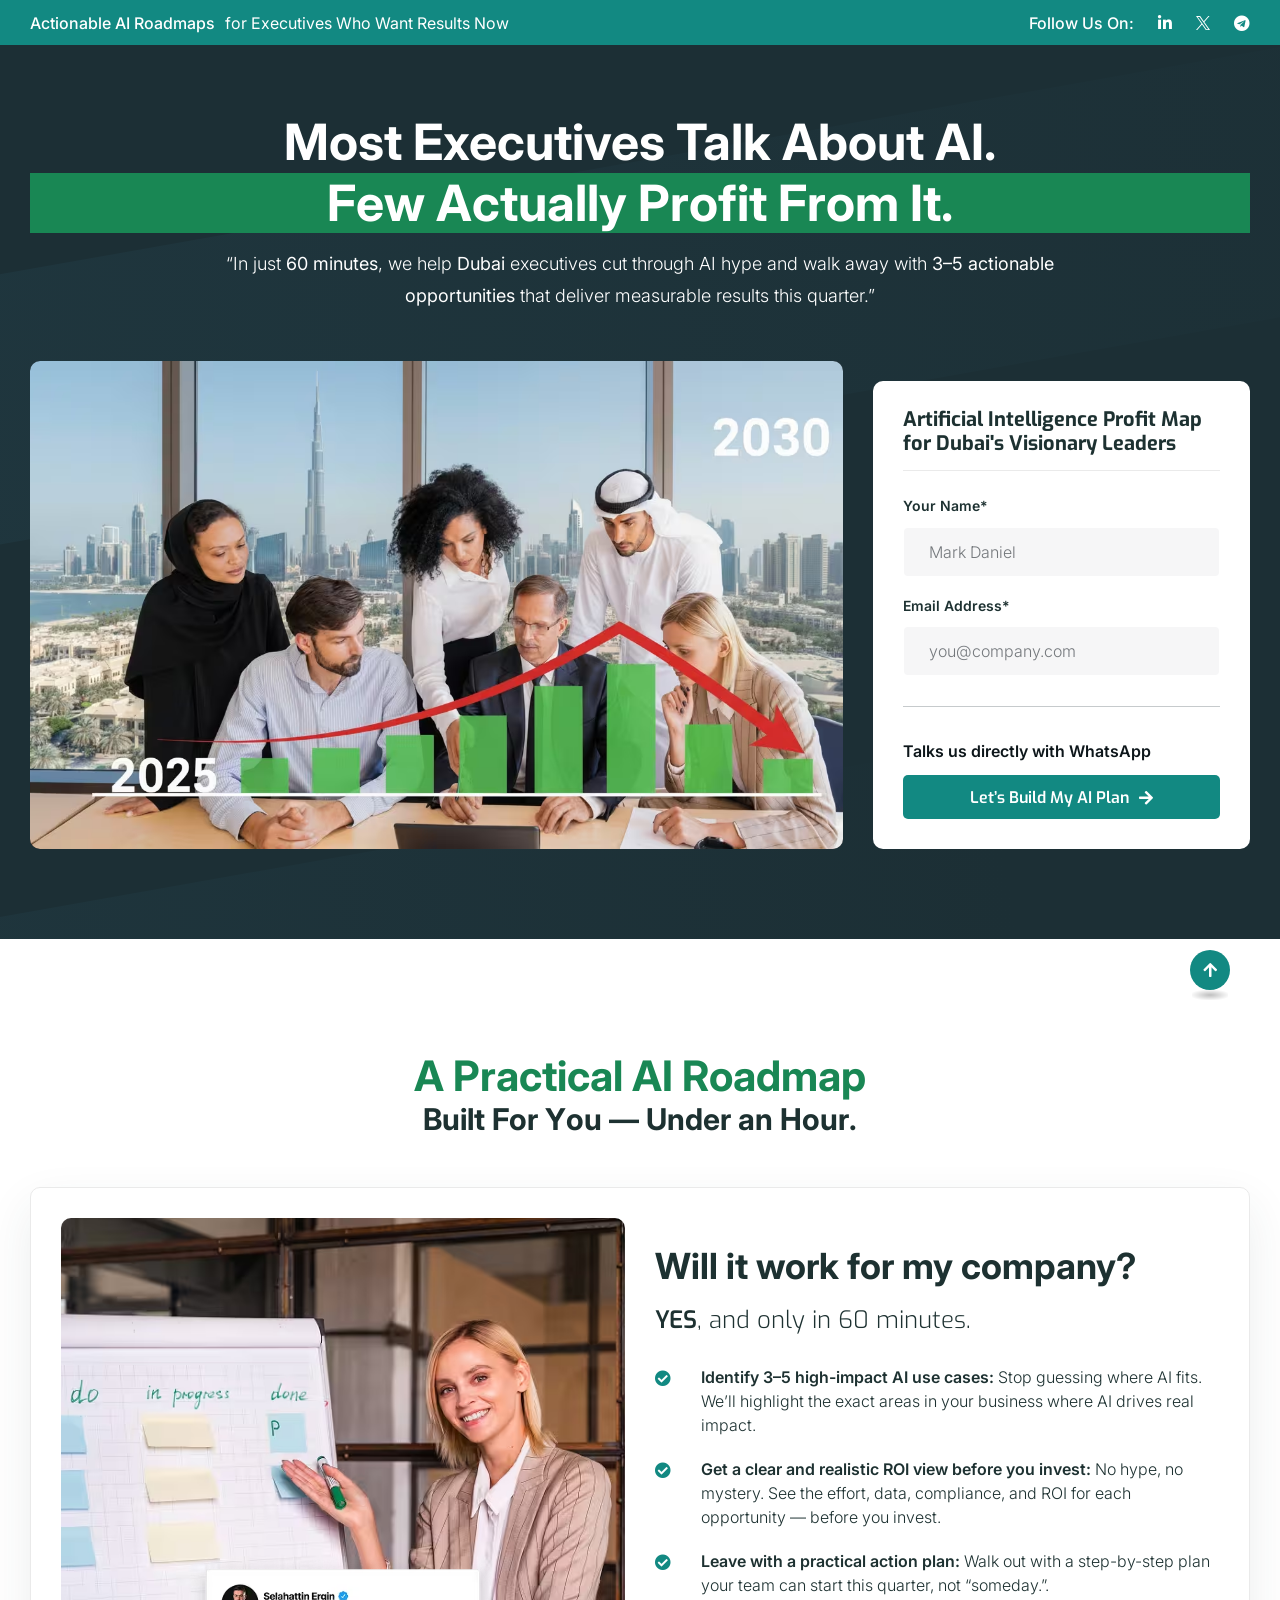
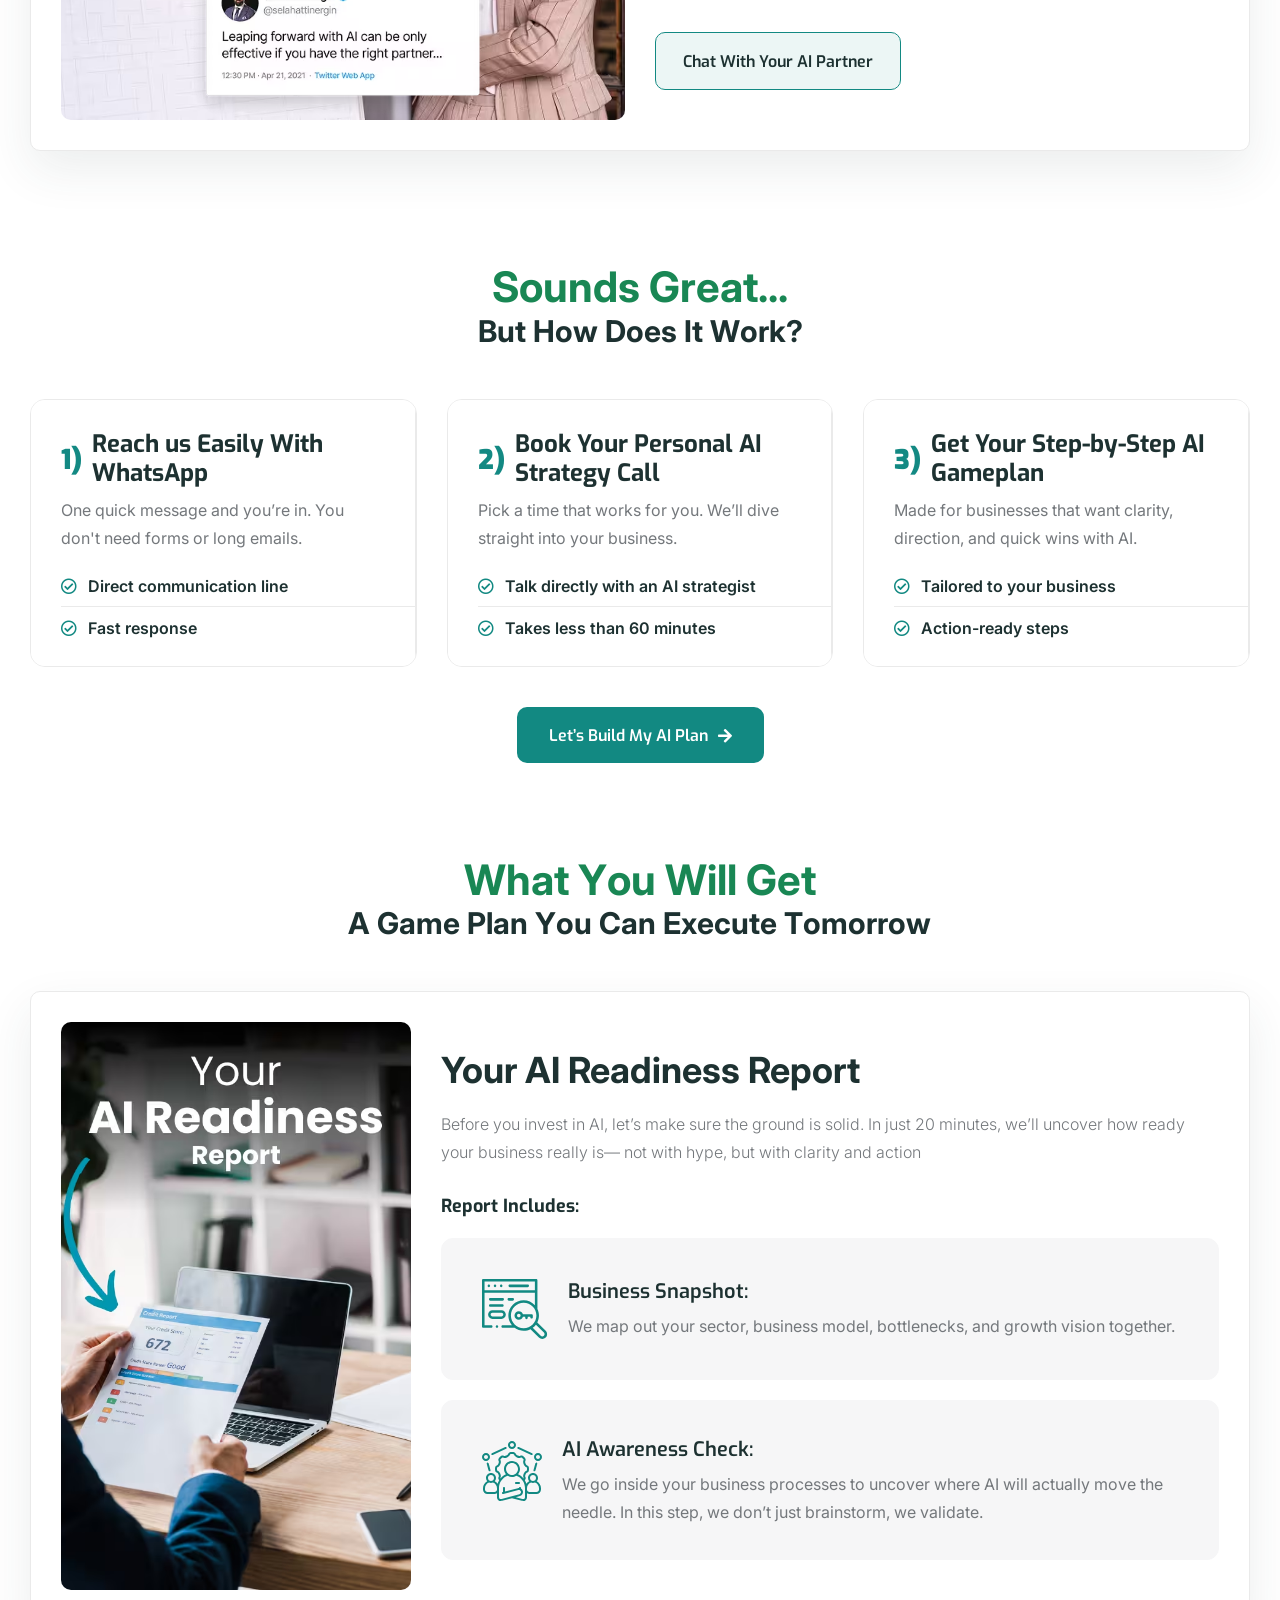
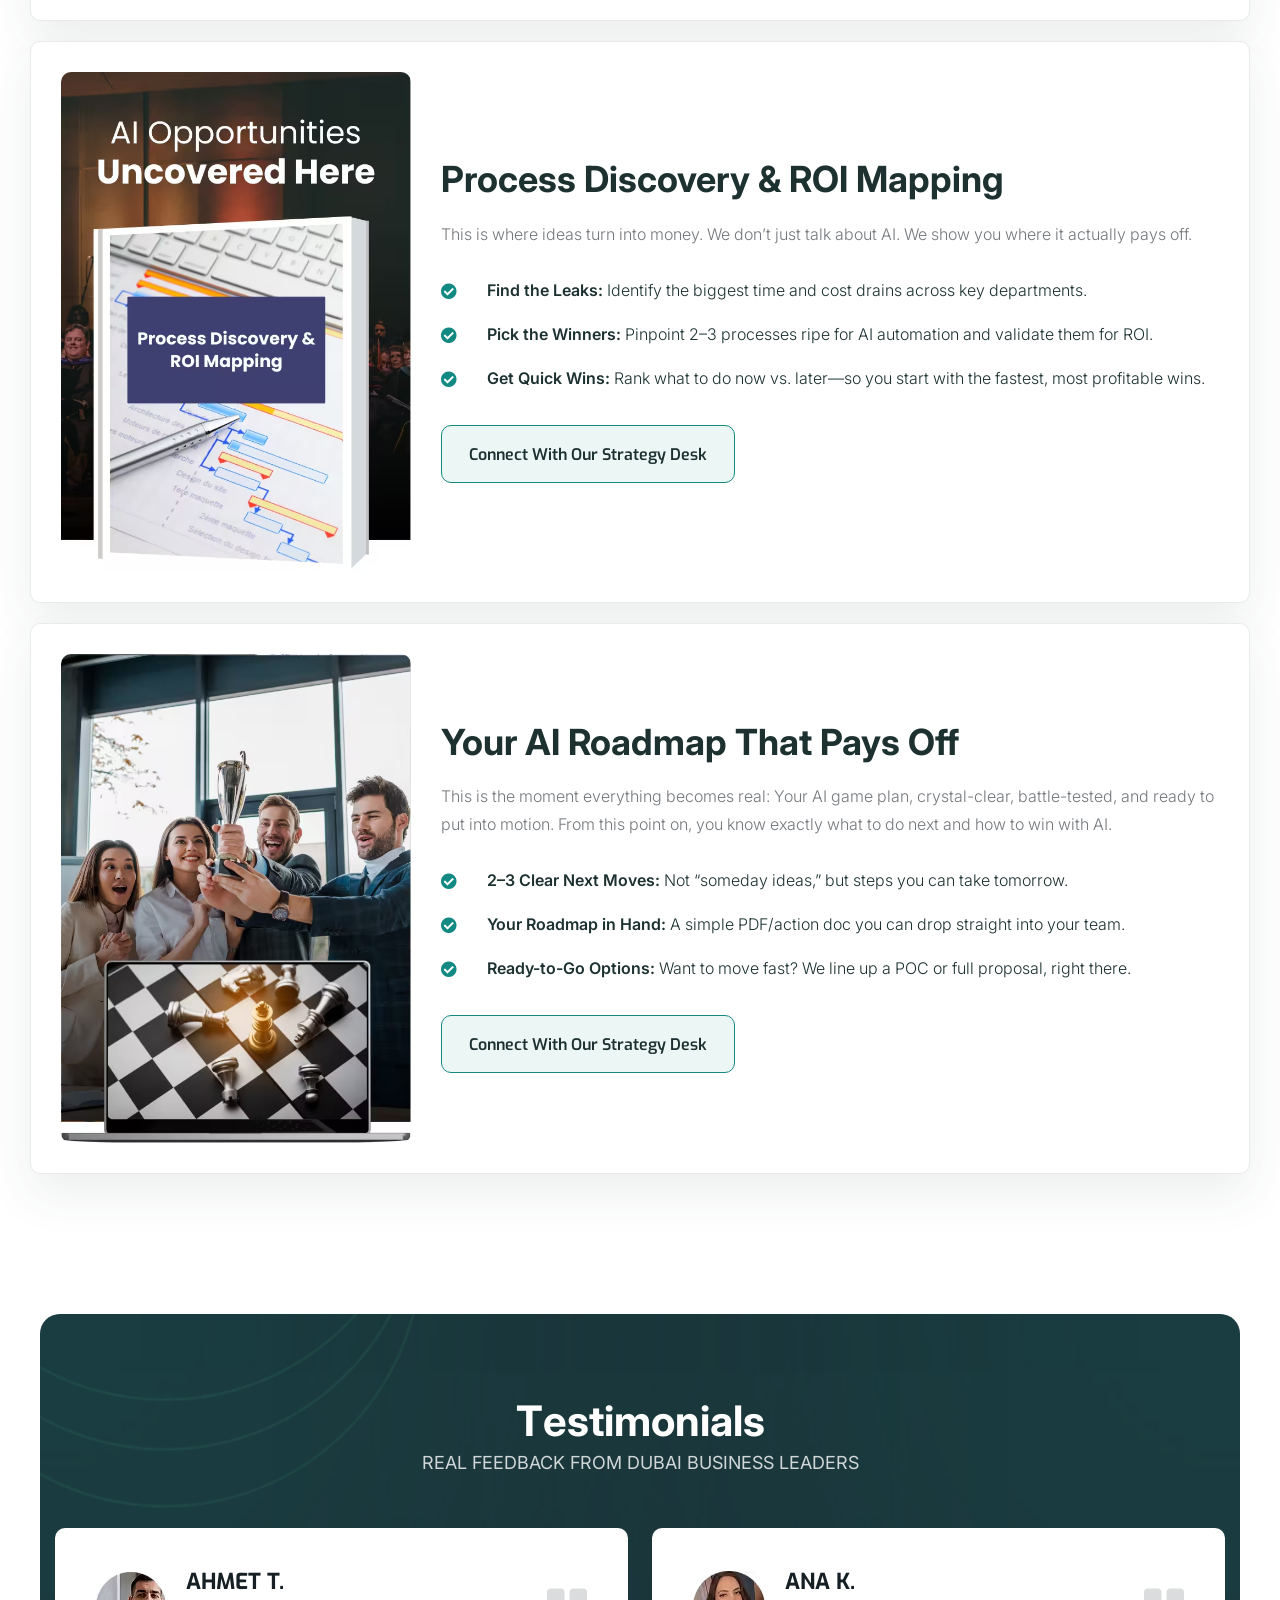
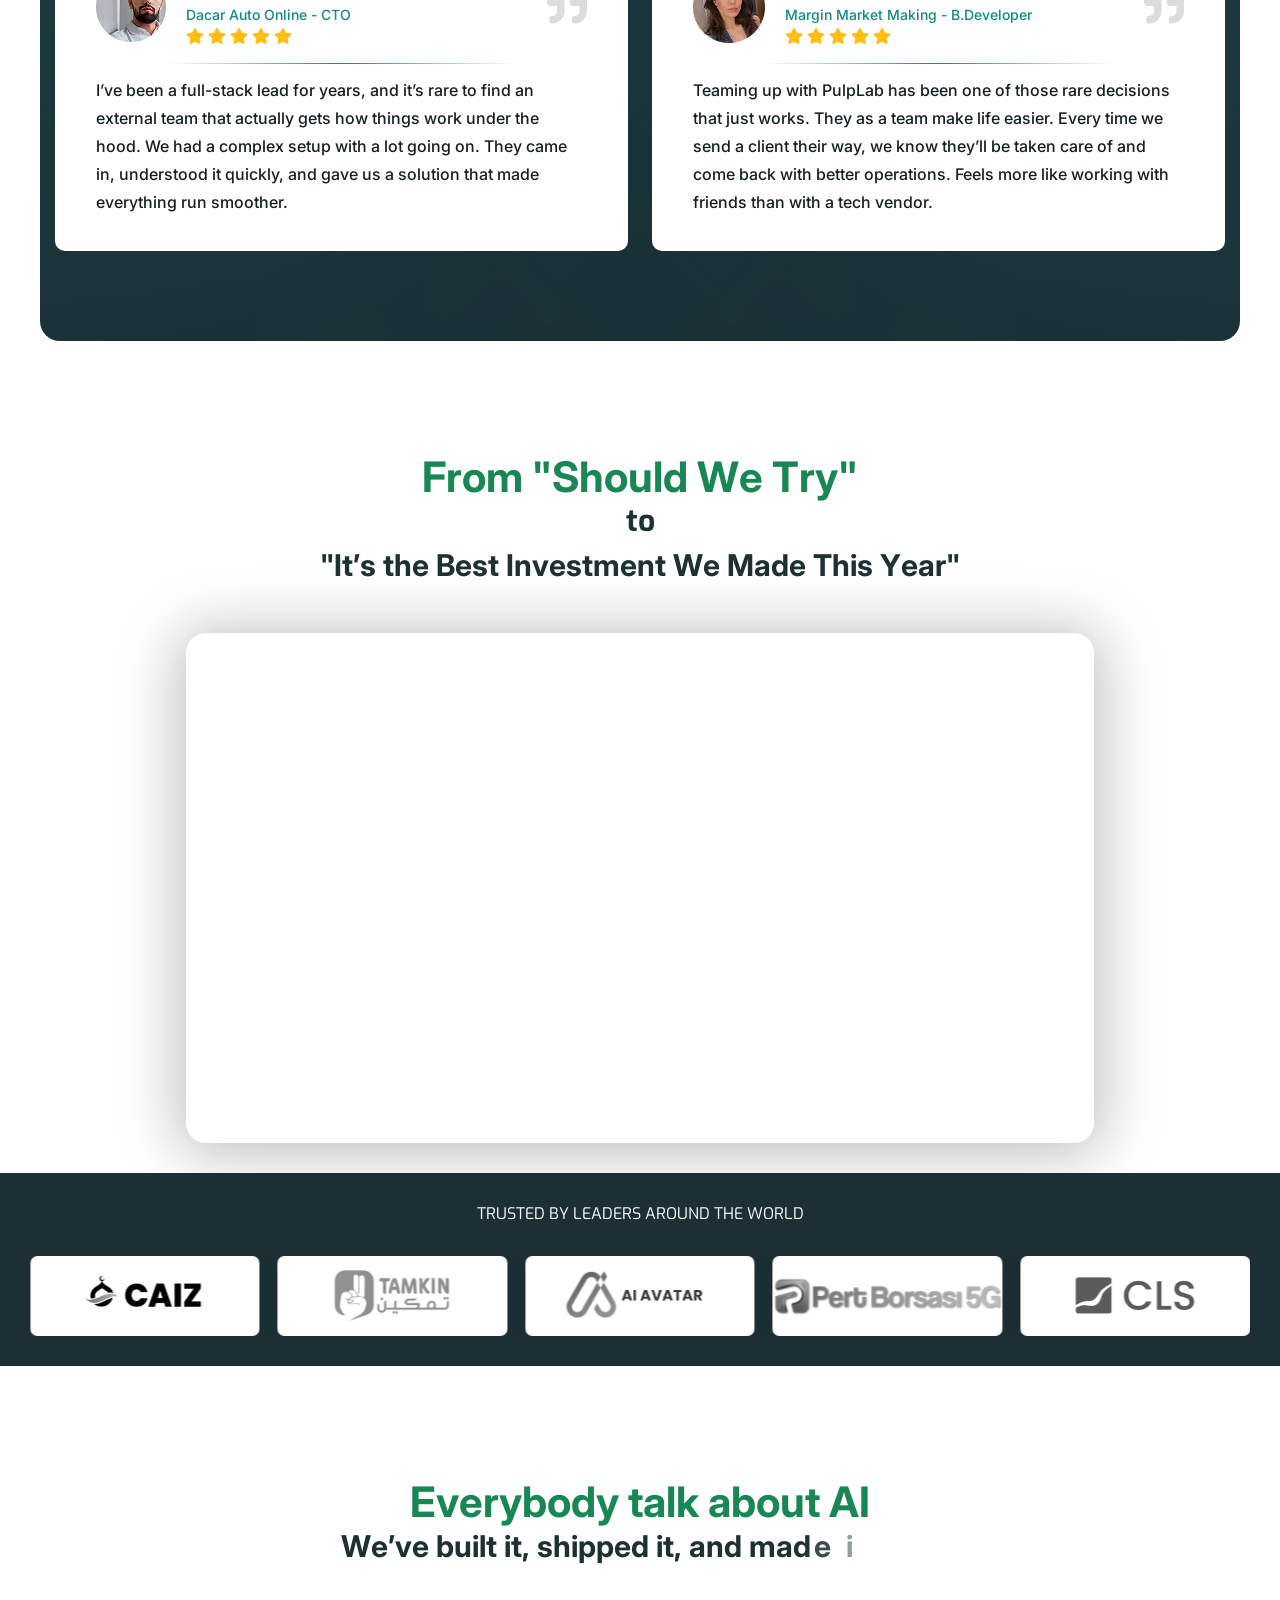
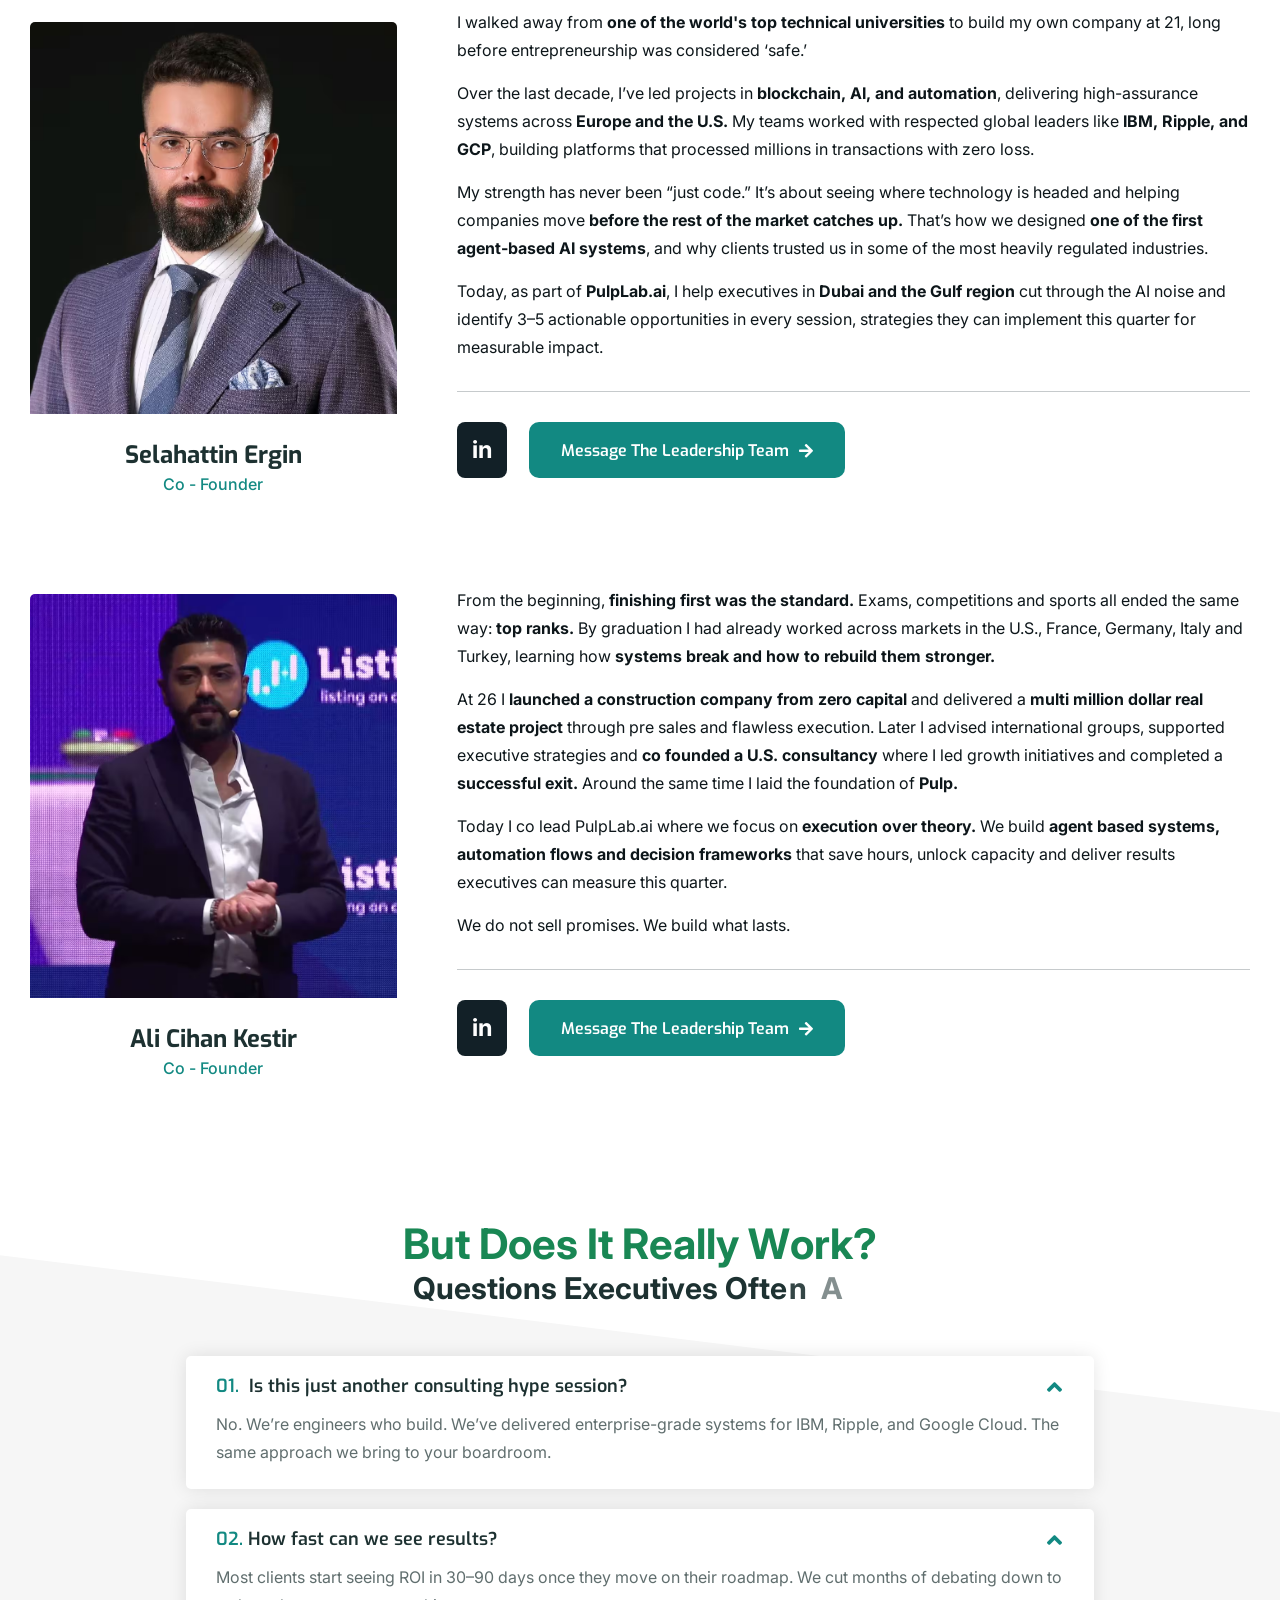
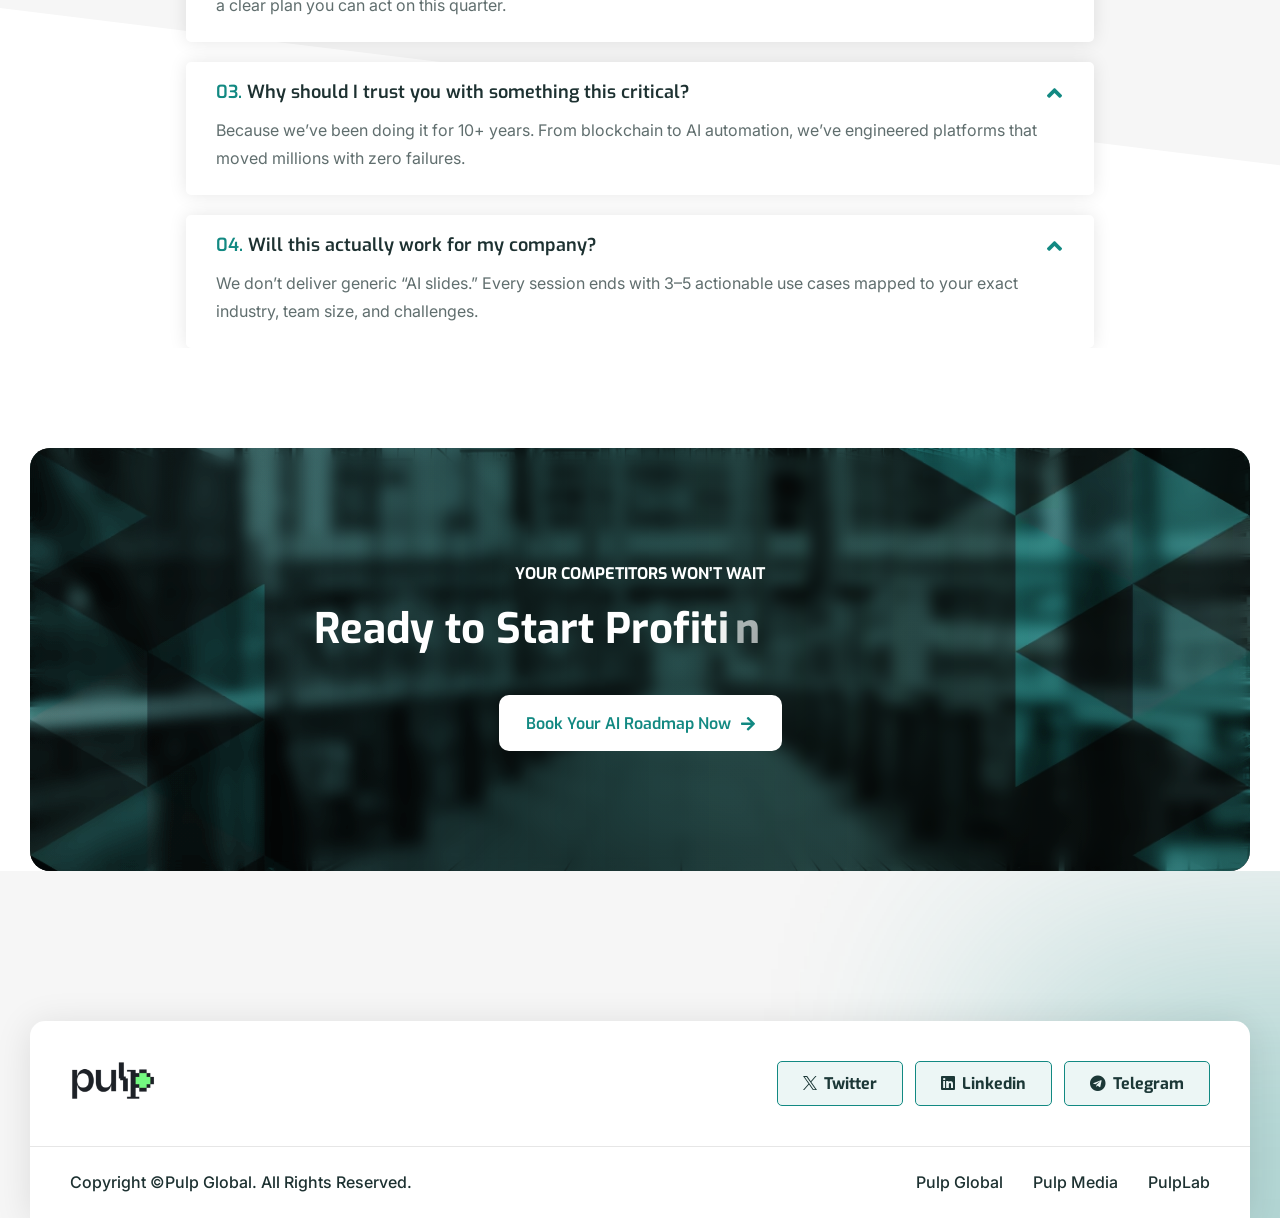
==== index.html @ 7f719d7e "new" ====
<!DOCTYPE html>
<html class="no-js" lang="en">
  <head>
    <meta charset="utf-8" />
    <meta http-equiv="x-ua-compatible" content="ie=edge" />
    <title>Exclusive AI Advisory for Dubai Executives | PulpLab.ai</title>
    <meta
      name="description"
      content="Cut through AI hype with PulpLab.ai. Exclusive 1:1 advisory sessions for Dubai executives — walk away with a clear AI roadmap, cost-saving strategies, and growth opportunities you can execute immediately."
    />
    <meta name="viewport" content="width=device-width, initial-scale=1" />

    <link
      rel="shortcut icon"
      type="image/x-icon"
      href="assets/img/favicon.ico"
    />
    <!-- Place favicon.ico in the root directory -->

    <!-- CSS here -->
    <link rel="stylesheet" href="assets/css/bootstrap.min.css" />
    <link rel="stylesheet" href="assets/css/animate.min.css" />
    <link rel="stylesheet" href="assets/css/magnific-popup.css" />
    <link rel="stylesheet" href="assets/css/fontawesome-all.min.css" />
    <link rel="stylesheet" href="assets/css/swiper-bundle.min.css" />
    <link rel="stylesheet" href="assets/css/aos.css" />
    <link rel="stylesheet" href="assets/css/jquery.datetimepicker.min.css" />
    <link rel="stylesheet" href="assets/css/default.css" />
    <link rel="stylesheet" href="assets/css/style.css" />

    <!-- Google Tag Manager -->
    <script>
      (function (w, d, s, l, i) {
        w[l] = w[l] || [];
        w[l].push({ "gtm.start": new Date().getTime(), event: "gtm.js" });
        var f = d.getElementsByTagName(s)[0],
          j = d.createElement(s),
          dl = l != "dataLayer" ? "&l=" + l : "";
        j.async = true;
        j.src = "https://www.googletagmanager.com/gtm.js?id=" + i + dl;
        f.parentNode.insertBefore(j, f);
      })(window, document, "script", "dataLayer", "GTM-NC9KHP3R");
    </script>
    <!-- End Google Tag Manager -->
  </head>
  <!-- Google tag (gtag.js) -->
  <script
    async
    src="https://www.googletagmanager.com/gtag/js?id=G-JP04Q40TRC"
  ></script>
  <script>
    window.dataLayer = window.dataLayer || [];
    function gtag() {
      dataLayer.push(arguments);
    }
    gtag("js", new Date());

    gtag("config", "G-JP04Q40TRC");
  </script>

  <body class="white-bg">
    <!--Preloader-->
    <div id="preloader" class="white-bg">
      <div id="loader" class="loader">
        <div class="loader-container">
          <div class="loader-icon">
            <img src="assets/img/logo/preloader.svg" alt="Preloader" />
          </div>
        </div>
      </div>
    </div>
    <!--Preloader-end -->

    <!-- Scroll-top -->
    <button class="scroll__top scroll-to-target" data-target="html">
      <i class="fas fa-arrow-up"></i>
    </button>
    <!-- Scroll-top-end-->

    <!-- header-area -->
    <header>
      <div class="transparent-header">
        <div class="tg-header__top tg-header__top-three d-lg-block d-none">
          <div class="container">
            <div class="row">
              <div class="col-xl-6 col-md-8">
                <ul class="tg-header__top-info left-side list-wrap">
                  <li>
                    <span class="fw-medium">Actionable AI Roadmaps</span> for
                    Executives Who Want Results Now
                  </li>
                </ul>
              </div>
              <div class="col-xl-6 col-md-4">
                <ul class="tg-header__top-right list-wrap">
                  <li class="tg-header__top-social">
                    <ul class="list-wrap">
                      <li>Follow Us On:</li>
                      <li>
                        <a
                          href="https://www.linkedin.com/company/pulplabai/"
                          target="_blank"
                          ><i class="fab fa-linkedin-in"></i
                        ></a>
                      </li>
                      <li>
                        <a href="http://x.com/pumpwithpulp" target="_blank">
                          <svg
                            class="d-block"
                            width="14"
                            height="14"
                            viewBox="0 0 14 14"
                            fill="none"
                            xmlns="http://www.w3.org/2000/svg"
                          >
                            <path
                              d="M8.33192 5.92804L13.5438 0H12.3087L7.78328 5.14724L4.16883 0H0L5.46575 7.78353L0 14H1.2351L6.01407 8.56431L9.83119 14H14L8.33192 5.92804ZM6.64027 7.85211L6.08648 7.07704L1.68013 0.909771H3.57718L7.13316 5.88696L7.68694 6.66202L12.3093 13.1316H10.4123L6.64027 7.85211Z"
                              fill="currentColor"
                            />
                          </svg>
                        </a>
                      </li>
                      <li>
                        <a href="https://t.me/PulpArmy" target="_blank"
                          ><i class="fab fa-telegram"></i
                        ></a>
                      </li>
                    </ul>
                  </li>
                </ul>
              </div>
            </div>
          </div>
        </div>
      </div>
    </header>
    <!-- header-area-end -->

    <!-- main-area -->
    <main class="fix">
      <!--==============================
    Hero Area
    ==============================-->
      <section class="hero-wrapper hero-2 overflow-hidden">
        <div class="container">
          <div class="row">
            <div class="col-12">
              <div class="hero-style2 text-center">
                <h2 class="hero-title font-impact text-white pb-10">
                  Most Executives Talk About AI.
                </h2>
                <h1
                  class="hero-title text-white text-anim font-impact heroRedBgText mt-10"
                >
                  Few Actually Profit From It.
                </h1>
                <div class="sub-title text-white fw-light">
                  “In just <b>60 minutes</b>, we help <b>Dubai</b> executives
                  cut through AI hype and walk away with
                  <b>3–5 actionable opportunities</b> that deliver measurable
                  results this quarter.”
                </div>
                <div class="hero-form-wrap">
                  <div
                    class="hero-thumb-wrap"
                    style="position: relative; overflow: hidden;"
                  >
                    <!-- Placeholder -->
                    <img
                      id="video-ph"
                      src="assets/img/hero/hero-2-1.avif"
                      srcset="
                        assets/img/hero/hero-2-1.avif    1200w,
                        assets/img/hero/hero-2-1-2x.avif 2400w
                      "
                      sizes="(max-width:1200px) 100vw, 1200px"
                      width="1200"
                      height="675"
                      loading="eager"
                      decoding="async"
                      fetchpriority="high"
                      alt="AI Advisory Video"
                    />
                    <wistia-player
                      id="wp"
                      media-id="2hefeh8jhb"
                    ></wistia-player>
                  </div>
                  <form
                    id="whatsapp-form"
                    class="appointment__form ajax-contact mt-20"
                  >
                    <h2 class="box-title">
                      Artificial Intelligence Profit Map <br />for Dubai's
                      Visionary Leaders
                    </h2>

                    <div class="row gy-4">
                      <div class="col-12 form-group">
                        <label class="form-label">Your Name*</label>
                        <input
                          type="text"
                          class="form-control"
                          name="name"
                          id="name"
                          required
                          placeholder="Mark Daniel"
                        />
                      </div>
                      <div class="col-12 form-group">
                        <label class="form-label">Email Address*</label>
                        <input
                          type="text"
                          class="form-control"
                          name="email"
                          id="email"
                          required
                          placeholder="you@company.com"
                        />
                      </div>
                    </div>
                    <hr />
                    <p class="mt-20 mb-0 pb-0 fw-semibold black-text">
                      Talks us directly with WhatsApp
                    </p>
                    <button type="submit" class="btn mt-10 w-100">
                      <span
                        class="btn-text"
                        data-text="Let’s Build My AI Plan"
                      ></span>
                      <i class="fas fa-arrow-right"></i>
                    </button>
                  </form>
                </div>
              </div>
            </div>
          </div>
          <!--
                <div class="mt-90">
                    <div class="row gy-40 justify-content-center">
                        <div class="col-lg-4">
                            <div class="hero-feature-grid">
                                <div class="box-icon">
                                    <img src="assets/img/icon/hero-feature-icon2-1.svg" alt="img">
                                </div>
                                <div class="box-details">
                                    <h4 class="box-title">Data-Driven Strategies</h4>
                                    <p class="box-text">The company can provide highly customized and predictive.</p>
                                </div>
                            </div>
                        </div>
                        <div class="col-lg-4">
                            <div class="hero-feature-grid">
                                <div class="box-icon">
                                    <img src="assets/img/icon/hero-feature-icon2-2.svg" alt="img">
                                </div>
                                <div class="box-details">
                                    <h4 class="box-title">Ethical Consulting:</h4>
                                    <p class="box-text">The company can provide highly customized and predictive.</p>
                                </div>
                            </div>
                        </div>
                        <div class="col-lg-4">
                            <div class="hero-feature-grid">
                                <div class="box-icon">
                                    <img src="assets/img/icon/hero-feature-icon2-3.svg" alt="img">
                                </div>
                                <div class="box-details">
                                    <h4 class="box-title">End-to-End Solutions</h4>
                                    <p class="box-text">The company can provide highly customized and predictive.</p>
                                </div>
                            </div>
                        </div>
                    </div>
                </div>
                -->
        </div>
      </section>
      <!--======== / Hero Section ========-->

      <!--==============================
    Business Process Area
    ==============================-->
      <section class="business-process-area-1 pt-120 pb-120">
        <div class="container">
          <div class="row justify-content-center">
            <div class="col-xl-8 col-lg-10">
              <div class="section__title text-center mb-50">
                <h2 class="title text-anim2 font-impact color-red">
                  A Practical AI Roadmap
                </h2>
                <h3 class="customTitle text-anim2 font-impact">
                  Built For You — Under an Hour.
                </h3>
              </div>
            </div>
          </div>
          <div class="row">
            <div class="col-12">
              <div class="tab-content">
                <div
                  class="tab-pane fade show active"
                  id="step01"
                  role="tabpanel"
                  aria-labelledby="step1"
                >
                  <div class="process-card">
                    <div class="process-card-thumb image-anim image-wrapper">
                      <img
                        class="tweetBG"
                        src="assets/img/others/business-process2-1.avif"
                        alt="img"
                      />
                      <img
                        src="assets/img/others/tweet.avif"
                        alt="Tweet"
                        class="tweet-image"
                      />
                    </div>
                    <div class="process-card-content pt-30 pb-30">
                      <h4 class="process-card-title font-impact">
                        Will it work for my company?
                      </h4>
                      <h4 class="process-card-text mb-30 fw-light">
                        <b class="fw-semibold">YES</b>, and only in 60 minutes.
                      </h4>
                      <div class="checklist-wrap">
                        <ul class="list-wrap">
                          <li class="fw-light">
                            <div class="row align-items-start">
                              <div class="col-auto">
                                <span class="icon">
                                  <i class="fas fa-check-circle"></i>
                                </span>
                              </div>
                              <div class="col">
                                <b class="fw-semibold"
                                  >Identify 3–5 high-impact AI use cases: </b
                                >Stop guessing where AI fits. We’ll highlight
                                the exact areas in your business where AI drives
                                real impact.
                              </div>
                            </div>
                          </li>
                          <li class="fw-light">
                            <div class="row align-items-start">
                              <div class="col-auto">
                                <span class="icon">
                                  <i class="fas fa-check-circle"></i>
                                </span>
                              </div>
                              <div class="col">
                                <b class="fw-semibold"
                                  >Get a clear and realistic ROI view before you
                                  invest:</b
                                >
                                No hype, no mystery. See the effort, data,
                                compliance, and ROI for each opportunity —
                                before you invest.
                              </div>
                            </div>
                          </li>
                          <li class="fw-light">
                            <div class="row align-items-start">
                              <div class="col-auto">
                                <span class="icon">
                                  <i class="fas fa-check-circle"></i>
                                </span>
                              </div>
                              <div class="col">
                                <b class="fw-semibold"
                                  >Leave with a practical action plan:</b
                                >
                                Walk out with a step-by-step plan your team can
                                start this quarter, not “someday.”.
                              </div>
                            </div>
                          </li>
                        </ul>
                      </div>
                      <div class="tg-button-wrap mt-35">
                        <a
                          target="_blank"
                          href="https://wa.me/905396818895?text=Hello%2C%20I%20would%20like%20to%20request%20a%20private%20slot%20for%20the%20Exclusive%20AI%20Advisory."
                          class="btn btn-six"
                        >
                          <span
                            class="btn-text"
                            data-text="Chat with Your AI Partner"
                          ></span>
                        </a>
                      </div>
                    </div>
                  </div>
                </div>
              </div>
            </div>
          </div>
        </div>
      </section>
      <!--======== / Business Process Section ========-->
      <!--==============================
    Pricing Area 2
    ==============================-->
      <section class="mb-100">
        <div class="container">
          <div class="row">
            <div class="col-xl-12">
              <div class="section__title mb-50 text-center">
                <h2 class="title text-anim2 font-impact color-red">
                  Sounds Great...
                </h2>
                <h3 class="customTitle text-anim2 font-impact">
                  But How Does It Work?
                </h3>
              </div>
            </div>
          </div>
          <div class="row">
            <div class="col-12 col-md-4 mb-20">
              <div class="pricing-card-wrap">
                <div class="pricing-card style2">
                  <div class="pricing-card_details">
                    <h4 class="Cstpricing-card_title">
                      <span class="numberedListTop">1)</span>
                      <span class="titleText"
                        >Reach us Easily With WhatsApp</span
                      >
                    </h4>
                    <p class="pricing-card_text">
                      One quick message and you’re in. You don't need forms or
                      long emails.
                    </p>
                    <div class="checklist">
                      <ul class="list-wrap">
                        <li>
                          <i class="far fa-check-circle"></i> Direct
                          communication line
                        </li>
                        <li>
                          <i class="far fa-check-circle"></i> Fast response
                        </li>
                      </ul>
                    </div>
                  </div>
                </div>
              </div>
            </div>
            <div class="col-12 col-md-4 mb-20">
              <div class="pricing-card-wrap">
                <div class="pricing-card style2">
                  <div class="pricing-card_details">
                    <h4 class="Cstpricing-card_title">
                      <span class="numberedListTop">2)</span>
                      <span class="titleText"
                        >Book Your Personal AI Strategy Call</span
                      >
                    </h4>
                    <p class="pricing-card_text">
                      Pick a time that works for you. We’ll dive straight into
                      your business.
                    </p>
                    <div class="checklist">
                      <ul class="list-wrap">
                        <li>
                          <i class="far fa-check-circle"></i> Talk directly with
                          an AI strategist
                        </li>
                        <li>
                          <i class="far fa-check-circle"></i> Takes less than 60
                          minutes
                        </li>
                      </ul>
                    </div>
                  </div>
                </div>
              </div>
            </div>
            <div class="col-12 col-md-4 mb-20">
              <div class="pricing-card-wrap">
                <div class="pricing-card style2">
                  <div class="pricing-card_details">
                    <h4 class="Cstpricing-card_title">
                      <span class="numberedListTop">3)</span>
                      <span class="titleText"
                        >Get Your Step-by-Step AI Gameplan</span
                      >
                    </h4>
                    <p class="pricing-card_text">
                      Made for businesses that want clarity, direction, and
                      quick wins with AI.
                    </p>
                    <div class="checklist">
                      <ul class="list-wrap">
                        <li>
                          <i class="far fa-check-circle"></i> Tailored to your
                          business
                        </li>
                        <li>
                          <i class="far fa-check-circle"></i> Action-ready steps
                        </li>
                      </ul>
                    </div>
                  </div>
                </div>
              </div>
            </div>
            <div class="mt-20 text-center">
              <a
                target="_blank"
                href="https://wa.me/905396818895?text=Hello%2C%20I%20would%20like%20to%20request%20a%20private%20slot%20for%20the%20Exclusive%20AI%20Advisory."
                class="btn"
              >
                <span
                  class="btn-text"
                  data-text="Let’s Build My AI Plan"
                ></span>
                <i class="fas fa-arrow-right"></i>
              </a>
            </div>
          </div>
        </div>
      </section>
      <!--======== / Pricing Section ========-->

      <!--==============================
    Business Process Area
    ==============================-->
      <section class="business-process-area-1 pb-120">
        <div class="container">
          <div class="row justify-content-center">
            <div class="col-xl-8 col-lg-10">
              <div class="section__title text-center mb-50">
                <h2 class="title text-anim2 font-impact color-red">
                  What You Will Get
                </h2>
                <h3 class="customTitle text-anim2 font-impact">
                  A Game Plan You Can Execute Tomorrow
                </h3>
              </div>
            </div>
          </div>
          <div class="row">
            <div class="col-12">
              <div class="tab-content">
                <div
                  class="tab-pane fade show active mb-20"
                  id="step01"
                  role="tabpanel"
                  aria-labelledby="step1"
                >
                  <div class="process-card">
                    <div
                      class="process-card-thumb image-anim image-wrapper"
                      style="max-width: 350px;"
                    >
                      <img
                        class="tweetBG"
                        src="assets/img/others/test.avif"
                        alt="img"
                      />
                    </div>
                    <div class="process-card-content pt-30 pb-30">
                      <h4 class="process-card-title font-impact">
                        Your AI Readiness Report
                      </h4>
                      <p class="mb-30 fw-light">
                        Before you invest in AI, let’s make sure the ground is
                        solid. In just 20 minutes, we’ll uncover how ready your
                        business really is— not with hype, but with clarity and
                        action
                      </p>
                      <h6 class="mb-20">Report Includes:</h6>
                      <div class="about-grid-card style6">
                        <div class="box-icon">
                          <svg
                            width="66"
                            height="60"
                            viewBox="0 0 66 60"
                            fill="none"
                            xmlns="http://www.w3.org/2000/svg"
                          >
                            <path
                              d="M45.7109 5.59375H27.7781C27.0761 5.59375 26.5068 6.16292 26.5068 6.86506C26.5068 7.5672 27.0761 8.13637 27.7781 8.13637H45.7109C46.4129 8.13637 46.9822 7.5672 46.9822 6.86506C46.9822 6.16292 46.4129 5.59375 45.7109 5.59375Z"
                              fill="currentColor"
                            ></path>
                            <path
                              d="M13.0246 5.59363C12.6901 5.59363 12.3622 5.72966 12.1257 5.96613C11.8893 6.2026 11.7532 6.53061 11.7532 6.86498C11.7532 7.20061 11.8891 7.52735 12.1257 7.76382C12.3622 8.00029 12.6901 8.13632 13.0246 8.13632C13.359 8.13632 13.687 8.00029 13.9233 7.76382C14.1598 7.52735 14.2959 7.19934 14.2959 6.86498C14.2959 6.53061 14.1599 6.2026 13.9233 5.96613C13.687 5.72966 13.359 5.59363 13.0246 5.59363Z"
                              fill="currentColor"
                            ></path>
                            <path
                              d="M6.85226 5.59363C6.5179 5.59363 6.18989 5.72966 5.95355 5.96613C5.71708 6.2026 5.58091 6.53061 5.58091 6.86498C5.58091 7.19934 5.71695 7.52735 5.95355 7.76382C6.18989 8.00029 6.5179 8.13632 6.85226 8.13632C7.18803 8.13632 7.51464 8.00029 7.75111 7.76382C7.98758 7.52735 8.12361 7.19934 8.12361 6.86498C8.12361 6.53061 7.98771 6.2026 7.75111 5.96613C7.51464 5.72966 7.18803 5.59363 6.85226 5.59363Z"
                              fill="currentColor"
                            ></path>
                            <path
                              d="M19.1968 5.59363C18.8624 5.59363 18.5344 5.72966 18.2979 5.96613C18.0615 6.2026 17.9254 6.53061 17.9254 6.86498C17.9254 7.19934 18.0613 7.52735 18.2979 7.76382C18.5344 8.00029 18.8624 8.13632 19.1968 8.13632C19.5312 8.13632 19.8592 8.00029 20.0955 7.76382C20.332 7.52735 20.4681 7.19934 20.4681 6.86498C20.4681 6.53061 20.3321 6.2026 20.0955 5.96613C19.8592 5.72966 19.5312 5.59363 19.1968 5.59363Z"
                              fill="currentColor"
                            ></path>
                            <path
                              d="M63.7038 51.8095L55.3082 43.414C56.3524 41.3476 56.9416 39.014 56.9416 36.545C56.9416 34.1724 56.398 31.9243 55.429 29.9187V1.27131C55.429 0.569164 54.8597 0 54.1577 0H1.27131C0.569292 0 0 0.569164 0 1.27131V47.5469C0 48.2489 0.569292 48.8182 1.27131 48.8182H9.24686C9.94887 48.8182 10.5182 48.2489 10.5182 47.5469C10.5182 46.8449 9.94887 46.2756 9.24686 46.2756H2.54262V13.7301H52.8864V26.1884C50.0922 23.1617 46.0937 21.2627 41.6592 21.2627C33.2326 21.2627 26.377 28.1183 26.377 36.545C26.377 40.2389 27.6944 43.6308 29.884 46.2757H20.6888C19.9867 46.2757 19.4174 46.845 19.4174 47.547C19.4174 48.249 19.9867 48.8183 20.6888 48.8183H32.5639C35.107 50.7079 38.2548 51.8274 41.6592 51.8274C44.117 51.8274 46.4407 51.2434 48.5001 50.208L56.9027 58.6106C57.8294 59.5371 59.0478 60 60.2691 60C61.5019 60 62.7378 59.5285 63.6797 58.5867C65.5549 56.7116 65.5655 53.6714 63.7038 51.8095ZM2.54262 11.1875V2.54261H52.8864V11.1875H2.54262ZM28.9196 36.545C28.9196 29.5204 34.6345 23.8054 41.6592 23.8054C48.684 23.8054 54.399 29.5204 54.399 36.545C54.399 43.5697 48.684 49.2848 41.6592 49.2848C34.6345 49.2848 28.9196 43.5697 28.9196 36.545ZM61.8819 56.7887C60.9984 57.6724 59.5712 57.6833 58.7009 56.8126L50.7268 48.8387C51.9478 47.9358 53.0301 46.8559 53.9352 45.6368L61.9058 53.6074C62.7764 54.4778 62.7656 55.905 61.8819 56.7887Z"
                              fill="currentColor"
                            ></path>
                            <path
                              d="M10.4247 39.9192H19.511C21.8945 39.9192 23.8335 37.9802 23.8335 35.5967C23.8335 33.2133 21.8945 31.2743 19.511 31.2743H10.4247C8.04128 31.2743 6.10228 33.2133 6.10228 35.5967C6.10228 37.9802 8.04128 39.9192 10.4247 39.9192ZM10.4247 33.8169H19.511C20.4925 33.8169 21.2908 34.6153 21.2908 35.5967C21.2908 36.5782 20.4925 37.3766 19.511 37.3766H10.4247C9.44327 37.3766 8.64489 36.5782 8.64489 35.5967C8.64489 34.6153 9.44327 33.8169 10.4247 33.8169Z"
                              fill="currentColor"
                            ></path>
                            <path
                              d="M8.26096 27.7306H20.3833C21.0853 27.7306 21.6546 27.1615 21.6546 26.4593C21.6546 25.7572 21.0853 25.188 20.3833 25.188H8.26096C7.55894 25.188 6.98965 25.7572 6.98965 26.4593C6.98965 27.1615 7.55894 27.7306 8.26096 27.7306Z"
                              fill="currentColor"
                            ></path>
                            <path
                              d="M8.26096 21.6284H20.6888C21.3908 21.6284 21.9601 21.0592 21.9601 20.3571C21.9601 19.6549 21.3908 19.0858 20.6888 19.0858H8.26096C7.55894 19.0858 6.98965 19.6549 6.98965 20.3571C6.98965 21.0592 7.55894 21.6284 8.26096 21.6284Z"
                              fill="currentColor"
                            ></path>
                            <path
                              d="M30.7233 21.6284C31.4253 21.6284 31.9946 21.0592 31.9946 20.3571C31.9946 19.6549 31.4253 19.0858 30.7233 19.0858H26.8228C26.1208 19.0858 25.5515 19.6549 25.5515 20.3571C25.5515 21.0592 26.1208 21.6284 26.8228 21.6284H30.7233Z"
                              fill="currentColor"
                            ></path>
                            <path
                              d="M50.8393 36.545C50.8393 35.843 50.2701 35.2737 49.568 35.2737H40.9331C40.3889 33.5087 38.7428 32.2226 36.8017 32.2226C34.4182 32.2226 32.4792 34.1616 32.4792 36.545C32.4792 38.9285 34.4182 40.8675 36.8017 40.8675C38.7428 40.8675 40.3889 39.5813 40.9331 37.8163H43.2115V38.8584C43.2115 39.5604 43.7808 40.1297 44.4828 40.1297C45.1848 40.1297 45.7541 39.5604 45.7541 38.8584V37.8163H48.2967V38.2625C48.2967 38.9646 48.866 39.5338 49.568 39.5338C50.2701 39.5338 50.8393 38.9646 50.8393 38.2625V36.545ZM36.8017 38.3248C35.8202 38.3248 35.0219 37.5265 35.0219 36.545C35.0219 35.5636 35.8202 34.7652 36.8017 34.7652C37.7831 34.7652 38.5815 35.5636 38.5815 36.545C38.5815 37.5265 37.7831 38.3248 36.8017 38.3248Z"
                              fill="currentColor"
                            ></path>
                            <path
                              d="M14.967 46.2756C14.6327 46.2756 14.306 46.4115 14.0694 46.6481C13.8317 46.8844 13.6957 47.2125 13.6957 47.5469C13.6957 47.8813 13.8317 48.2093 14.0694 48.4457C14.3046 48.6821 14.6327 48.8183 14.967 48.8183C15.3028 48.8183 15.6308 48.6823 15.8671 48.4457C16.1036 48.2093 16.2398 47.8813 16.2398 47.5469C16.2398 47.2125 16.1037 46.8844 15.8671 46.6481C15.6294 46.4115 15.3028 46.2756 14.967 46.2756Z"
                              fill="currentColor"
                            ></path>
                          </svg>
                        </div>
                        <div class="card-details">
                          <h4 class="box-title">Business Snapshot:</h4>
                          <p class="box-text">
                            We map out your sector, business model, bottlenecks,
                            and growth vision together.
                          </p>
                        </div>
                      </div>
                      <div class="about-grid-card style6">
                        <div class="box-icon">
                          <svg
                            width="60"
                            height="60"
                            viewBox="0 0 60 60"
                            fill="none"
                            xmlns="http://www.w3.org/2000/svg"
                          >
                            <path
                              d="M29.9997 0C27.7789 0 25.9977 1.79873 25.9977 3.99593C25.9977 6.19317 27.7789 7.99972 29.9997 7.99972C32.2203 7.99972 34.0016 6.19317 34.0016 3.99593C34.0016 1.79873 32.2203 0 29.9997 0ZM29.9997 1.99991C31.0926 1.99991 32.0016 2.87959 32.0016 3.99593C32.0016 5.11231 31.0965 5.99977 29.9997 5.99977C28.9027 5.99977 27.9977 5.11231 27.9977 3.99593C27.9977 2.87959 28.9067 1.99991 29.9997 1.99991ZM23.2751 5.9997L9.88466 12.1772C8.67821 12.7074 9.4877 14.5578 10.7225 13.9936L24.1149 7.81604C25.0485 7.39931 24.8061 5.97955 23.7615 5.90404C23.5936 5.89274 23.4269 5.92675 23.2751 5.9997ZM49.2768 13.9936C50.5117 14.5579 51.3211 12.7075 50.1147 12.1773L36.7243 5.99977C36.5727 5.92721 36.4057 5.8947 36.2379 5.90411C35.1931 5.97967 34.9507 7.39939 35.8844 7.81611L49.2768 13.9936ZM27.3785 11.4098C26.6317 11.7715 26.3554 12.3295 26.1911 12.7241C26.0267 13.1188 25.962 13.3418 25.7555 13.5952C25.5488 13.8485 25.1719 14.1723 24.3005 14.5405C23.4258 14.9101 22.9166 14.9623 22.5798 14.9389C22.243 14.9162 22.0412 14.8142 21.6579 14.6657C21.2746 14.5168 20.6773 14.3259 19.9372 14.57C19.2688 14.7904 18.6099 15.3213 17.8787 16.0622C17.0854 16.8658 16.6064 17.529 16.4158 18.1363C16.1845 18.8737 16.3931 19.4676 16.5485 19.8472C16.7045 20.2268 16.8085 20.4304 16.8376 20.7632C16.8678 21.0962 16.8225 21.6074 16.4683 22.4838C16.1127 23.3603 15.7913 23.756 15.5386 23.974C15.2862 24.1921 15.0697 24.2593 14.6969 24.4174C14.212 24.6226 13.7267 24.9095 13.4039 25.5325C13.1106 26.0989 12.9906 26.8921 12.9996 27.9973C12.992 29.0126 13.082 29.8408 13.4039 30.4621C13.7267 31.0851 14.2145 31.3729 14.6969 31.5773C15.0695 31.7352 15.2743 31.7987 15.5269 32.0167C15.7794 32.2348 16.1125 32.6344 16.4683 33.5108C16.8175 34.3703 16.8628 34.878 16.8376 35.2099C16.8111 35.5422 16.7144 35.7427 16.5639 36.1025C16.3825 36.536 16.2136 37.078 16.3863 37.7411C16.5133 38.2285 16.7711 38.675 17.1871 39.1805C16.5064 40.2974 15.9713 41.4852 15.5992 42.7703C14.8771 41.7032 13.928 40.8601 12.8024 40.243C13.55 39.3677 13.9977 38.2362 13.9977 36.999C13.9977 34.2495 11.7766 31.9972 8.9997 31.9972C6.2228 31.9972 3.99389 34.2495 3.99389 36.999C3.99389 38.2376 4.44421 39.3673 5.19505 40.243C2.68218 41.5974 0.999823 44.2502 0.999823 47.3072V48.481C0.999823 50.9858 3.01996 52.9984 5.49782 52.9984H12.4958C13.4209 52.9984 14.2824 52.7217 14.9997 52.2367V56.0061C14.9997 57.2067 15.3769 58.3826 16.2926 59.1564C17.2082 59.9301 18.5474 60.1714 20.0797 59.8732C20.1023 59.8694 20.1243 59.8618 20.1462 59.858L29.9937 57.2078L39.8803 59.8659C41.4457 60.1716 42.7474 59.9626 43.7045 59.1569C44.6199 58.3861 44.9994 57.2147 44.9994 56.0203V52.241C45.7166 52.7259 46.5781 52.9988 47.5033 52.9988H54.5012C56.9791 52.9988 58.9992 50.9861 58.9992 48.4814V47.3076C58.9992 44.2506 57.3168 41.5977 54.8039 40.2434C55.5548 39.3676 56.0051 38.238 56.0051 36.9993C56.0051 34.2498 53.7762 31.9975 50.9993 31.9975C48.2224 31.9975 46.0013 34.2498 46.0013 36.9993C46.0013 38.2365 46.449 39.368 47.1966 40.2434C46.0788 40.8448 45.118 41.7075 44.3959 42.7745C44.0236 41.4897 43.4908 40.2899 42.8099 39.1731C43.2264 38.6671 43.4857 38.2293 43.6127 37.7415C43.7854 37.0783 43.6163 36.5364 43.435 36.1029C43.285 35.7431 43.1871 35.5423 43.1614 35.2103C43.1349 34.8785 43.1803 34.3707 43.5306 33.5112C43.8863 32.6348 44.2195 32.2351 44.472 32.0171C44.7245 31.799 44.9293 31.7355 45.3021 31.5776C45.7845 31.3732 46.2723 31.0855 46.5951 30.4625C46.9171 29.8412 47.0077 29.013 46.9994 27.9977C47.0069 26.8925 46.8886 26.0993 46.5951 25.5329C46.2723 24.9099 45.787 24.6231 45.3021 24.4177C44.9295 24.2598 44.713 24.1925 44.4604 23.9744C44.2079 23.7563 43.8864 23.3606 43.5307 22.4842C43.175 21.6078 43.1325 21.0963 43.1614 20.7636C43.1917 20.431 43.2945 20.2272 43.4506 19.8476C43.6067 19.468 43.8149 18.8741 43.5832 18.1367C43.3927 17.5294 42.9136 16.8662 42.1204 16.0626C41.3891 15.3217 40.7303 14.791 40.0618 14.5704C39.3217 14.3263 38.7244 14.5171 38.3411 14.666C37.9578 14.815 37.7561 14.9159 37.4192 14.9393C37.0825 14.962 36.5732 14.9091 35.6985 14.5409C34.8271 14.1727 34.4501 13.849 34.2435 13.5956C34.0367 13.3424 33.9725 13.1192 33.808 12.7245C33.6436 12.3299 33.3673 11.772 32.6205 11.4101C31.9725 11.0961 31.1956 10.998 29.9995 10.9978C28.8034 10.9976 28.0265 11.0959 27.3785 11.4098ZM3.99994 11.9976C1.77923 11.9976 0 13.7963 0 15.9936C0 18.1908 1.77923 19.9973 3.99994 19.9973C6.22064 19.9973 8.00184 18.1908 8.00184 15.9936C8.00184 13.7963 6.22064 11.9976 3.99994 11.9976ZM55.9993 11.9976C53.7786 11.9976 51.9974 13.7963 51.9974 15.9936C51.9974 18.1908 53.7786 19.9973 55.9993 19.9973C58.22 19.9973 59.9992 18.1908 59.9992 15.9936C59.9992 13.7963 58.22 11.9976 55.9993 11.9976ZM31.7496 13.2047C31.8872 13.2712 31.9008 13.3786 31.9643 13.4995C32.075 13.7652 32.2455 14.3059 32.6947 14.8569C33.144 15.4078 33.8351 15.9296 34.9154 16.3861C35.9926 16.8412 36.8499 16.988 37.558 16.9388C38.2661 16.8897 38.7899 16.6418 39.0716 16.5326C39.239 16.4676 39.3233 16.4302 39.4329 16.4661C39.5766 16.5137 39.9413 16.6989 40.6966 17.4641C41.4169 18.1938 41.6269 18.5923 41.6712 18.7336C41.7014 18.8519 41.6523 18.9565 41.5971 19.0869C41.5026 19.3164 41.2309 19.8784 41.1694 20.5849C41.1078 21.2915 41.2382 22.1539 41.6772 23.2353C42.1161 24.3166 42.6159 25.0229 43.1537 25.4871C43.6915 25.9514 44.2401 26.1436 44.5209 26.2625C44.6796 26.3298 44.7544 26.3358 44.8157 26.4538C44.8769 26.572 45.016 26.9634 45.0069 27.9966C45.0145 28.9692 44.8977 29.381 44.8157 29.5396C44.7544 29.6579 44.6433 29.679 44.5209 29.7308C44.2401 29.8499 43.6915 30.0419 43.1537 30.5062C42.6159 30.9704 42.1161 31.6768 41.6772 32.7581C41.2467 33.8185 41.1159 34.6638 41.1694 35.3635C41.2227 36.063 41.4513 36.539 41.5893 36.8692C41.6479 37.0344 41.7061 37.127 41.6773 37.2385C41.6698 37.2687 41.6263 37.3753 41.5874 37.4494C40.1051 35.6541 38.1997 34.2012 36.0348 33.2542C37.2647 31.8459 38.0015 30.0091 38.0015 27.9985C38.0015 23.5922 34.406 19.9988 29.9997 19.9988C25.5933 19.9988 21.9979 23.5922 21.9979 27.9985C21.9979 30.0096 22.7341 31.8458 23.9646 33.2542C21.7995 34.2008 19.8939 35.6543 18.412 37.4494C18.3734 37.3753 18.3303 37.2699 18.322 37.2385C18.2918 37.127 18.3522 37.0344 18.4101 36.8692C18.548 36.5389 18.7767 36.063 18.83 35.3634C18.8833 34.6638 18.7525 33.8185 18.3222 32.7581C17.8833 31.6768 17.3834 30.9704 16.8456 30.5062C16.3078 30.042 15.7592 29.8497 15.4785 29.7308C15.3556 29.679 15.2449 29.6575 15.1837 29.5396C15.1017 29.3812 14.9841 28.9692 14.9924 27.9966C14.9848 26.9634 15.1224 26.572 15.1837 26.4538C15.2449 26.3355 15.3197 26.3298 15.4785 26.2625C15.7593 26.1435 16.3078 25.9515 16.8456 25.4871C17.3834 25.0229 17.8833 24.3166 18.3222 23.2353C18.7611 22.1539 18.8917 21.2915 18.83 20.5849C18.7684 19.8784 18.4966 19.3162 18.4022 19.0869C18.3486 18.9562 18.2964 18.8515 18.3282 18.7336C18.3724 18.5922 18.5825 18.1938 19.3028 17.4641C20.058 16.6989 20.4228 16.5135 20.5665 16.4661C20.6761 16.4283 20.7603 16.4675 20.9278 16.5326C21.2093 16.6418 21.7333 16.8897 22.4414 16.9388C23.1495 16.988 24.0068 16.8413 25.0839 16.3861C26.1643 15.9296 26.8554 15.4078 27.3046 14.8569C27.7539 14.3059 27.9245 13.765 28.0351 13.4995C28.0989 13.3786 28.1122 13.2712 28.2501 13.2047C28.4111 13.1265 28.9379 12.9976 29.9999 12.9976C31.0618 12.9976 31.5884 13.1265 31.7496 13.2047ZM3.99994 13.9976C5.09289 13.9976 6.00185 14.8772 6.00185 15.9936C6.00185 17.11 5.09682 17.9974 3.99994 17.9974C2.90306 17.9974 1.99995 17.11 1.99995 15.9936C1.99995 14.8772 2.90699 13.9976 3.99994 13.9976ZM55.9993 13.9976C57.0923 13.9976 57.9993 14.8772 57.9993 15.9936C57.9993 17.11 57.0961 17.9974 55.9993 17.9974C54.9024 17.9974 53.9973 17.11 53.9973 15.9936C53.9973 14.8772 54.9063 13.9976 55.9993 13.9976ZM5.80071 21.6262C5.11273 21.5831 4.58825 22.2322 4.7753 22.8957L6.53309 29.5537C6.83999 30.8961 8.85914 30.3658 8.46668 29.0459L6.70888 22.3879C6.60532 21.9626 6.23746 21.654 5.80071 21.6262ZM54.1985 21.6262C53.7617 21.6526 53.3938 21.9626 53.2903 22.3879L51.5325 29.0459C51.1401 30.3658 53.1593 30.8961 53.4661 29.5537L55.2239 22.8957C55.411 22.2322 54.8864 21.5829 54.1985 21.6262ZM29.9996 21.9992C33.2938 21.9992 36.0015 24.6734 36.0015 27.999C36.0015 31.3246 33.3056 34.0008 29.9996 34.0008C26.6936 34.0008 23.9977 31.3246 23.9977 27.999C23.9977 24.6734 26.7015 21.9992 29.9996 21.9992ZM8.99988 33.9969C10.6451 33.9969 11.9959 35.3301 11.9959 36.9987C11.9959 38.6674 10.649 39.9966 8.99988 39.9966C7.35071 39.9966 5.99599 38.6674 5.99599 36.9987C5.99599 35.3301 7.35464 33.9969 8.99988 33.9969ZM50.9994 33.9969C52.6446 33.9969 54.0032 35.3301 54.0032 36.9987C54.0032 38.6674 52.6485 39.9966 50.9994 39.9966C49.3502 39.9966 48.0033 38.6674 48.0033 36.9987C48.0033 35.3301 49.3541 33.9969 50.9994 33.9969ZM23.0016 50.4514V46.9886C22.9714 45.6846 21.0306 45.6846 21.0017 46.9886V50.965L20.7518 51.0293C19.4574 51.3589 19.9515 53.3002 21.246 52.9706L36.363 49.088C37.5161 48.7916 38.6386 49.4591 38.9313 50.5567C39.2288 51.667 38.5851 52.8209 37.4489 53.1269L19.6952 57.9099C19.6914 57.9107 19.6914 57.9091 19.6876 57.9099C18.552 58.1287 17.9413 57.9288 17.5841 57.6287C17.2254 57.3256 17.0021 56.8023 17.0021 56.0057V47.0002C17.0021 41.2991 20.6376 36.4886 25.67 34.7291C26.9151 35.5298 28.408 36.0006 30 36.0006C31.5908 36.0006 33.0795 35.5307 34.3241 34.7311C39.3897 36.502 42.9998 41.2989 42.9998 47.0002V56.0194C42.9998 56.8066 42.7745 57.3268 42.4158 57.6287C42.0587 57.9296 41.448 58.1288 40.3123 57.9099L33.8475 56.1698L37.9647 55.0604C40.1375 54.4754 41.4482 52.2453 40.8592 50.0469C40.5674 48.9575 39.8772 48.1063 38.9979 47.5861V46.9884C38.9676 45.6844 37.0268 45.6961 36.9979 47.0224C36.6963 46.9998 36.2418 47.0489 35.861 47.1466L23.0016 50.4514ZM34.0015 40.9986C32.6974 41.0288 32.6974 42.9696 34.0015 42.9985H36.9976C38.3016 42.9683 38.3016 41.0275 36.9976 40.9986H34.0015ZM7.06241 41.604C7.61951 41.847 8.32151 41.9966 8.99988 41.9966C9.67826 41.9966 10.3535 41.8469 10.9413 41.604C13.3159 42.4017 14.9998 44.671 14.9998 47.307V48.4807C14.9998 49.8735 13.896 50.9983 12.4959 50.9983H5.49797C4.09794 50.9982 2.99996 49.8599 2.99996 48.4807V47.307C2.99996 44.667 4.68618 42.4029 7.06241 41.604ZM49.0579 41.604C49.6222 41.8508 50.321 41.9986 50.9994 41.9986C51.6777 41.9986 52.3602 41.8587 52.9368 41.604C55.3131 42.4029 56.9993 44.667 56.9993 47.307V48.4807C56.9993 49.8599 55.9013 50.9982 54.5012 50.9983H47.5033C46.1033 50.9983 44.9994 49.8599 44.9994 48.4807V47.307C44.9994 44.671 46.6833 42.4017 49.0579 41.604Z"
                              fill="currentColor"
                            ></path>
                          </svg>
                        </div>
                        <div class="card-details">
                          <h4 class="box-title">AI Awareness Check:</h4>
                          <p class="box-text">
                            We go inside your business processes to uncover
                            where AI will actually move the needle. In this
                            step, we don’t just brainstorm, we validate.
                          </p>
                        </div>
                      </div>
                    </div>
                  </div>
                </div>
                <div
                  class="tab-pane fade show active mb-20"
                  id="step01"
                  role="tabpanel"
                  aria-labelledby="step1"
                >
                  <div class="process-card">
                    <div
                      class="process-card-thumb image-anim image-wrapper"
                      style="max-width: 350px;"
                    >
                      <img
                        class="tweetBG"
                        src="assets/img/others/step2.avif"
                        alt="img"
                      />
                    </div>
                    <div class="process-card-content pt-30 pb-30">
                      <h4 class="process-card-title font-impact">
                        Process Discovery & ROI Mapping
                      </h4>
                      <p class="mb-30 fw-light">
                        This is where ideas turn into money. We don’t just talk
                        about AI. We show you where it actually pays off.
                      </p>
                      <div class="checklist-wrap">
                        <ul class="list-wrap">
                          <li class="fw-light">
                            <div class="row align-items-start">
                              <div class="col-auto">
                                <span class="icon">
                                  <i class="fas fa-check-circle"></i>
                                </span>
                              </div>
                              <div class="col">
                                <b class="fw-semibold">Find the Leaks: </b
                                >Identify the biggest time and cost drains
                                across key departments.
                              </div>
                            </div>
                          </li>
                          <li class="fw-light">
                            <div class="row align-items-start">
                              <div class="col-auto">
                                <span class="icon">
                                  <i class="fas fa-check-circle"></i>
                                </span>
                              </div>
                              <div class="col">
                                <b class="fw-semibold">Pick the Winners: </b>
                                Pinpoint 2–3 processes ripe for AI automation
                                and validate them for ROI.
                              </div>
                            </div>
                          </li>
                          <li class="fw-light">
                            <div class="row align-items-start">
                              <div class="col-auto">
                                <span class="icon">
                                  <i class="fas fa-check-circle"></i>
                                </span>
                              </div>
                              <div class="col">
                                <b class="fw-semibold">Get Quick Wins:</b> Rank
                                what to do now vs. later—so you start with the
                                fastest, most profitable wins.
                              </div>
                            </div>
                          </li>
                        </ul>
                      </div>
                      <div class="tg-button-wrap mt-35">
                        <a
                          target="_blank"
                          href="https://wa.me/905396818895?text=Hello%2C%20I%20would%20like%20to%20request%20a%20private%20slot%20for%20the%20Exclusive%20AI%20Advisory."
                          class="btn btn-six"
                        >
                          <span
                            class="btn-text"
                            data-text="Connect with Our Strategy Desk"
                          ></span>
                        </a>
                      </div>
                    </div>
                  </div>
                </div>
                <div
                  class="tab-pane fade show active mb-20"
                  id="step01"
                  role="tabpanel"
                  aria-labelledby="step1"
                >
                  <div class="process-card">
                    <div
                      class="process-card-thumb image-anim image-wrapper"
                      style="max-width: 350px;"
                    >
                      <img
                        class="tweetBG"
                        src="assets/img/others/step3.avif"
                        alt="img"
                      />
                    </div>
                    <div class="process-card-content pt-30 pb-30">
                      <h4 class="process-card-title font-impact">
                        Your AI Roadmap That Pays Off
                      </h4>
                      <p class="mb-30 fw-light">
                        This is the moment everything becomes real: Your AI game
                        plan, crystal-clear, battle-tested, and ready to put
                        into motion. From this point on, you know exactly what
                        to do next and how to win with AI.
                      </p>
                      <div class="checklist-wrap">
                        <ul class="list-wrap">
                          <li class="fw-light">
                            <div class="row align-items-start">
                              <div class="col-auto">
                                <span class="icon">
                                  <i class="fas fa-check-circle"></i>
                                </span>
                              </div>
                              <div class="col">
                                <b class="fw-semibold">2–3 Clear Next Moves: </b
                                >Not “someday ideas,” but steps you can take
                                tomorrow.
                              </div>
                            </div>
                          </li>
                          <li class="fw-light">
                            <div class="row align-items-start">
                              <div class="col-auto">
                                <span class="icon">
                                  <i class="fas fa-check-circle"></i>
                                </span>
                              </div>
                              <div class="col">
                                <b class="fw-semibold"
                                  >Your Roadmap in Hand:
                                </b>
                                A simple PDF/action doc you can drop straight
                                into your team.
                              </div>
                            </div>
                          </li>
                          <li class="fw-light">
                            <div class="row align-items-start">
                              <div class="col-auto">
                                <span class="icon">
                                  <i class="fas fa-check-circle"></i>
                                </span>
                              </div>
                              <div class="col">
                                <b class="fw-semibold">Ready-to-Go Options:</b>
                                Want to move fast? We line up a POC or full
                                proposal, right there.
                              </div>
                            </div>
                          </li>
                        </ul>
                      </div>
                      <div class="tg-button-wrap mt-35">
                        <a
                          target="_blank"
                          href="https://wa.me/905396818895?text=Hello%2C%20I%20would%20like%20to%20request%20a%20private%20slot%20for%20the%20Exclusive%20AI%20Advisory."
                          class="btn btn-six"
                        >
                          <span
                            class="btn-text"
                            data-text="Connect with Our Strategy Desk"
                          ></span>
                        </a>
                      </div>
                    </div>
                  </div>
                </div>
              </div>
            </div>
          </div>
        </div>
      </section>
      <!--======== / Business Process Section ========-->

      <!--==============================
    Testimonial Area
    ==============================-->
      <section class="testimonial-area-3 overflow-hidden">
        <div
          class="testimonial-wrap3 pt-90 pb-90 bg-cover gray-bg"
          data-background="assets/img/bg/testimonial-bg-shape3-1.avif"
        >
          <div class="container">
            <div class="row align-items-center justify-content-center">
              <div class="col-xl-6 col-lg-10">
                <div class="section__title text-center mb-50">
                  <h2 class="title text-white text-anim2 font-impact">
                    Testimonials
                  </h2>
                  <p class="sec-text text-white mt-0">
                    REAL FEEDBACK FROM DUBAI BUSINESS LEADERS
                  </p>
                </div>
              </div>
            </div>
            <div class="slider-area">
              <div
                class="tg-swiper__slider swiper-container testi-slider3 overflow-hidden"
                id="testiSlider3"
                data-swiper-options='{
                    "loop": true,
                    "autoplay": { "delay": 3000, "disableOnInteraction": false, "pauseOnMouseEnter": true },
                    "speed": 500,
                    "spaceBetween": 24,
                    "slidesPerView": 1,
                    "breakpoints": {
                        "1200": {
                            "slidesPerView": 2
                        },
                        "1500": {
                            "slidesPerView": 3
                        }
                    }}'
              >
                <div class="swiper-wrapper">
                  <div class="swiper-slide">
                    <div class="testimonial-card3">
                      <div class="testimonial-author-card3">
                        <div class="testi-author-thumb">
                          <img
                            src="assets/img/testimonial/gabby.avif"
                            alt="img"
                          />
                        </div>
                        <div class="media-body">
                          <h4 class="testimonial-card-title">Gabby B.</h4>
                          <p class="testimonial-card-desig">
                            CLS MM - Head of BD
                          </p>
                          <div class="testimonial-card_review">
                            <i class="fas fa-star"></i>
                            <i class="fas fa-star"></i>
                            <i class="fas fa-star"></i>
                            <i class="fas fa-star"></i>
                            <i class="fas fa-star"></i>
                          </div>
                        </div>
                        <div class="testimonial-quote-icon">
                          <i class="fas fa-quote-right"></i>
                        </div>
                      </div>
                      <p class="testi-text">
                        PulpLab is the kind of partner you’re glad to have on
                        your side. We’ve sent a bunch of clients their way and
                        saw things improve almost instantly. The tools they
                        build just works and they help teams make more work, cut
                        down on cost, and grow without getting messy.
                      </p>
                    </div>
                  </div>
                  <div class="swiper-slide">
                    <div class="testimonial-card3">
                      <div class="testimonial-author-card3">
                        <div class="testi-author-thumb">
                          <img
                            src="assets/img/testimonial/ahmet.avif"
                            alt="img"
                          />
                        </div>
                        <div class="media-body">
                          <h4 class="testimonial-card-title">Ahmet T.</h4>
                          <p class="testimonial-card-desig">
                            Dacar Auto Online - CTO
                          </p>
                          <div class="testimonial-card_review">
                            <i class="fas fa-star"></i>
                            <i class="fas fa-star"></i>
                            <i class="fas fa-star"></i>
                            <i class="fas fa-star"></i>
                            <i class="fas fa-star"></i>
                          </div>
                        </div>
                        <div class="testimonial-quote-icon">
                          <i class="fas fa-quote-right"></i>
                        </div>
                      </div>
                      <p class="testi-text">
                        I’ve been a full-stack lead for years, and it’s rare to
                        find an external team that actually gets how things work
                        under the hood. We had a complex setup with a lot going
                        on. They came in, understood it quickly, and gave us a
                        solution that made everything run smoother.
                      </p>
                    </div>
                  </div>
                  <div class="swiper-slide">
                    <div class="testimonial-card3">
                      <div class="testimonial-author-card3">
                        <div class="testi-author-thumb">
                          <img
                            src="assets/img/testimonial/ana.avif"
                            alt="img"
                          />
                        </div>
                        <div class="media-body">
                          <h4 class="testimonial-card-title">Ana K.</h4>
                          <p class="testimonial-card-desig">
                            Margin Market Making - B.Developer
                          </p>
                          <div class="testimonial-card_review">
                            <i class="fas fa-star"></i>
                            <i class="fas fa-star"></i>
                            <i class="fas fa-star"></i>
                            <i class="fas fa-star"></i>
                            <i class="fas fa-star"></i>
                          </div>
                        </div>
                        <div class="testimonial-quote-icon">
                          <i class="fas fa-quote-right"></i>
                        </div>
                      </div>
                      <p class="testi-text">
                        Teaming up with PulpLab has been one of those rare
                        decisions that just works. They as a team make life
                        easier. Every time we send a client their way, we know
                        they’ll be taken care of and come back with better
                        operations. Feels more like working with friends than
                        with a tech vendor.
                      </p>
                    </div>
                  </div>
                  <div class="swiper-slide">
                    <div class="testimonial-card3">
                      <div class="testimonial-author-card3">
                        <div class="testi-author-thumb">
                          <img
                            src="assets/img/testimonial/gabby.avif"
                            alt="img"
                          />
                        </div>
                        <div class="media-body">
                          <h4 class="testimonial-card-title">Gabby B.</h4>
                          <p class="testimonial-card-desig">
                            CLS MM - Head of BD
                          </p>
                          <div class="testimonial-card_review">
                            <i class="fas fa-star"></i>
                            <i class="fas fa-star"></i>
                            <i class="fas fa-star"></i>
                            <i class="fas fa-star"></i>
                            <i class="fas fa-star"></i>
                          </div>
                        </div>
                        <div class="testimonial-quote-icon">
                          <i class="fas fa-quote-right"></i>
                        </div>
                      </div>
                      <p class="testi-text">
                        PulpLab is the kind of partner you’re glad to have on
                        your side. We’ve sent a bunch of clients their way and
                        saw things improve almost instantly. The tools they
                        build just works and they help teams make more work, cut
                        down on cost, and grow without getting messy.
                      </p>
                    </div>
                  </div>
                  <div class="swiper-slide">
                    <div class="testimonial-card3">
                      <div class="testimonial-author-card3">
                        <div class="testi-author-thumb">
                          <img
                            src="assets/img/testimonial/ahmet.avif"
                            alt="img"
                          />
                        </div>
                        <div class="media-body">
                          <h4 class="testimonial-card-title">Ahmet T.</h4>
                          <p class="testimonial-card-desig">
                            Dacar Auto Online - CTO
                          </p>
                          <div class="testimonial-card_review">
                            <i class="fas fa-star"></i>
                            <i class="fas fa-star"></i>
                            <i class="fas fa-star"></i>
                            <i class="fas fa-star"></i>
                            <i class="fas fa-star"></i>
                          </div>
                        </div>
                        <div class="testimonial-quote-icon">
                          <i class="fas fa-quote-right"></i>
                        </div>
                      </div>
                      <p class="testi-text">
                        I’ve been a full-stack lead for years, and it’s rare to
                        find an external team that actually gets how things work
                        under the hood. We had a complex setup with a lot going
                        on. They came in, understood it quickly, and gave us a
                        solution that made everything run smoother.
                      </p>
                    </div>
                  </div>
                  <div class="swiper-slide">
                    <div class="testimonial-card3">
                      <div class="testimonial-author-card3">
                        <div class="testi-author-thumb">
                          <img
                            src="assets/img/testimonial/ana.avif"
                            alt="img"
                          />
                        </div>
                        <div class="media-body">
                          <h4 class="testimonial-card-title">Ana K.</h4>
                          <p class="testimonial-card-desig">
                            Margin Market Making - B.Developer
                          </p>
                          <div class="testimonial-card_review">
                            <i class="fas fa-star"></i>
                            <i class="fas fa-star"></i>
                            <i class="fas fa-star"></i>
                            <i class="fas fa-star"></i>
                            <i class="fas fa-star"></i>
                          </div>
                        </div>
                        <div class="testimonial-quote-icon">
                          <i class="fas fa-quote-right"></i>
                        </div>
                      </div>
                      <p class="testi-text">
                        Teaming up with PulpLab has been one of those rare
                        decisions that just works. They as a team make life
                        easier. Every time we send a client their way, we know
                        they’ll be taken care of and come back with better
                        operations. Feels more like working with friends than
                        with a tech vendor.
                      </p>
                    </div>
                  </div>
                </div>
              </div>
            </div>
          </div>
        </div>
      </section>
      <!--======== / Testimonial Section ========-->

      <!--==============================
    Video Area
    ==============================-->
      <section
        class="video-area-1 pt-120 pb-30 overflow-hidden position-relative"
      >
        <div class="container">
          <div class="row justify-content-center">
            <div class="col-12">
              <div class="section__title text-center mb-50">
                <h2
                  class="title text-anim2 color-red font-impact customTitleAfter"
                >
                  From "Should We Try"
                </h2>
                <h3>to</h3>
                <h3 class="customTitle text-anim2 font-impact">
                  "It’s the Best Investment We Made This Year"
                </h3>
              </div>
            </div>
          </div>
          <div class="row">
            <div class="col-12 col-md-9 mx-auto">
              <div class="video-wrap1">
                <script src="https://fast.wistia.com/player.js" async></script>
                <script
                  src="https://fast.wistia.com/embed/whkt840xpd.js"
                  async
                  type="module"
                ></script>
                <style>
                  wistia-player[media-id="whkt840xpd"]:not(:defined) {
                    background: center / contain no-repeat
                      url("https://fast.wistia.com/embed/medias/whkt840xpd/swatch");
                    display: block;
                    filter: blur(5px);
                    padding-top: 56.25%;
                  }
                </style>
                <wistia-player
                  media-id="whkt840xpd"
                  aspect="1.7777777777777777"
                ></wistia-player>
              </div>
            </div>
          </div>
        </div>
      </section>
      <!--======== / Video Section ========-->
      <!--==============================
    Client Area
    ==============================-->
      <section
        class="client-area-1 pt-30 pb-30 overflow-hidden gray-bg position-relative"
      >
        <div class="container">
          <div class="row justify-content-center">
            <div class="col-12">
              <div class="section__title text-center mb-30">
                <span class="sub-title text-white fw-normal lh-normal lh-base"
                  >Trusted by leaders around the world</span
                >
              </div>
            </div>
          </div>
          <div
            class="tg-swiper__slider swiper-container client-slider1"
            id="clientSlider1"
            data-swiper-options='{
            "loop": true,
            "autoplay": { "delay": 3000, "disableOnInteraction": false, "pauseOnMouseEnter": true },
            "speed": 500,
            "breakpoints": {
                "0": {
                    "spaceBetween": 30,
                    "slidesPerView": 1
                },
                "375": {
                    "spaceBetween": 30,
                    "slidesPerView": 2
                },
                "600": {
                    "spaceBetween": 30,
                    "slidesPerView": 2
                },
                "768": {
                    "spaceBetween": 30,
                    "slidesPerView": 3
                },
                "992": {
                    "spaceBetween": 30,
                    "slidesPerView": 4
                },
                "1200": {
                    "spaceBetween": 18,
                    "slidesPerView": 5
                }
            }}'
          >
            <div class="swiper-wrapper">
              <div class="swiper-slide">
                <a href="javascript:void(0)" class="client-card">
                  <img src="assets/img/client/client1-1.svg" alt="img" />
                </a>
              </div>
              <div class="swiper-slide">
                <a href="javascript:void(0)" class="client-card">
                  <img src="assets/img/client/client1-2.svg" alt="img" />
                </a>
              </div>
              <div class="swiper-slide">
                <a href="javascript:void(0)" class="client-card">
                  <img src="assets/img/client/client1-3.svg" alt="img" />
                </a>
              </div>
              <div class="swiper-slide">
                <a href="javascript:void(0)" class="client-card">
                  <img src="assets/img/client/client1-4.svg" alt="img" />
                </a>
              </div>
              <div class="swiper-slide">
                <a href="javascript:void(0)" class="client-card">
                  <img src="assets/img/client/client1-5.svg" alt="img" />
                </a>
              </div>
              <div class="swiper-slide">
                <a href="javascript:void(0)" class="client-card">
                  <img src="assets/img/client/client1-1.svg" alt="img" />
                </a>
              </div>
              <div class="swiper-slide">
                <a href="javascript:void(0)" class="client-card">
                  <img src="assets/img/client/client1-2.svg" alt="img" />
                </a>
              </div>
              <div class="swiper-slide">
                <a href="javascript:void(0)" class="client-card">
                  <img src="assets/img/client/client1-3.svg" alt="img" />
                </a>
              </div>
              <div class="swiper-slide">
                <a href="javascript:void(0)" class="client-card">
                  <img src="assets/img/client/client1-4.svg" alt="img" />
                </a>
              </div>
              <div class="swiper-slide">
                <a href="javascript:void(0)" class="client-card">
                  <img src="assets/img/client/client1-5.svg" alt="img" />
                </a>
              </div>
            </div>
          </div>
        </div>
      </section>
      <!--======== / Client Section ========-->

      <!--==============================
    About Area 6
    ==============================-->
      <section class="about-area-6 pt-120 pb-120">
        <div class="container">
          <div class="row">
            <div class="col-lg-7 mx-auto mb-50">
              <div class="section__title text-center">
                <h2
                  class="title text-anim2 color-red font-impact customTitleAfter"
                >
                  Everybody talk about AI
                </h2>
                <h3 class="customTitle text-anim2 font-impact">
                  We’ve built it, shipped it, and made it work.
                </h3>
              </div>
            </div>
          </div>
          <div class="row gx-60 gy-60 align-items-center">
            <div class="col-12 col-md-4">
              <div class="team-card style3">
                <div class="box-img image-anim">
                  <a class="thumb">
                    <img src="assets/img/others/about2-2.avif" alt="img" />
                  </a>
                  <div class="social-wrap d-block">
                    <a
                      target="_blank"
                      href="https://www.linkedin.com/in/selahattin-ergin-6a955567/"
                      tabindex="-1"
                      ><i class="fab fa-linkedin"></i
                    ></a>
                  </div>
                </div>
                <div class="team-card-details">
                  <h4 class="box-title"><a>Selahattin Ergin</a></h4>
                  <span class="box-text">Co - Founder</span>
                </div>
              </div>
            </div>
            <div class="col-12 col-md-8 mt-0">
              <p class="black-text">
                I walked away from
                <b>one of the world's top technical universities</b> to build my
                own company at 21, long before entrepreneurship was considered
                ‘safe.’
              </p>
              <p class="black-text">
                Over the last decade, I’ve led projects in
                <b>blockchain, AI, and automation</b>, delivering high-assurance
                systems across <b>Europe and the U.S.</b> My teams worked with
                respected global leaders like <b>IBM, Ripple, and GCP</b>,
                building platforms that processed millions in transactions with
                zero loss.
              </p>
              <p class="black-text">
                My strength has never been “just code.” It’s about seeing where
                technology is headed and helping companies move
                <b>before the rest of the market catches up.</b> That’s how we
                designed <b>one of the first agent-based AI systems</b>, and why
                clients trusted us in some of the most heavily regulated
                industries.
              </p>
              <p class="black-text">
                Today, as part of <b>PulpLab.ai</b>, I help executives in
                <b>Dubai and the Gulf region</b> cut through the AI noise and
                identify 3–5 actionable opportunities in every session,
                strategies they can implement this quarter for measurable
                impact.
              </p>
              <hr />
              <div class="tg-button-wrap mt-10">
                <a
                  href="https://www.linkedin.com/in/selahattin-ergin-6a955567/"
                  target="_blank"
                  class="linkedin-btn text-decoration-none"
                >
                  <span>in</span>
                </a>
                <a
                  target="_blank"
                  href="https://wa.me/905396818895?text=Hello%2C%20I%20would%20like%20to%20request%20a%20private%20slot%20for%20the%20Exclusive%20AI%20Advisory."
                  class="btn"
                >
                  <span
                    class="btn-text"
                    data-text="Message the Leadership Team"
                  ></span>
                  <i class="fas fa-arrow-right"></i>
                </a>
              </div>
            </div>
          </div>
          <div class="row gx-60 gy-60 mt-10 align-items-center">
            <div class="col-12 col-md-4">
              <div class="team-card style3">
                <div class="box-img image-anim">
                  <a class="thumb">
                    <img src="assets/img/others/about2-1.avif" alt="img" />
                  </a>
                  <div class="social-wrap d-block">
                    <a
                      target="_blank"
                      href="https://www.linkedin.com/in/alicihankestir/"
                      tabindex="-1"
                      ><i class="fab fa-linkedin"></i
                    ></a>
                  </div>
                </div>
                <div class="team-card-details">
                  <h4 class="box-title"><a>Ali Cihan Kestir</a></h4>
                  <span class="box-text">Co - Founder</span>
                </div>
              </div>
            </div>
            <div class="col-12 col-md-8 mt-0">
              <p class="black-text">
                From the beginning,
                <b>finishing first was the standard.</b> Exams, competitions and
                sports all ended the same way: <b>top ranks.</b> By graduation I
                had already worked across markets in the U.S., France, Germany,
                Italy and Turkey, learning how
                <b>systems break and how to rebuild them stronger.</b>
              </p>
              <p class="black-text">
                At 26 I
                <b>launched a construction company from zero capital</b> and
                delivered a
                <b>multi million dollar real estate project</b> through pre
                sales and flawless execution. Later I advised international
                groups, supported executive strategies and
                <b>co founded a U.S. consultancy</b> where I led growth
                initiatives and completed a <b>successful exit.</b> Around the
                same time I laid the foundation of <b>Pulp.</b>
              </p>
              <p class="black-text">
                Today I co lead PulpLab.ai where we focus on
                <b>execution over theory.</b> We build
                <b
                  >agent based systems, automation flows and decision
                  frameworks</b
                >
                that save hours, unlock capacity and deliver results executives
                can measure this quarter.
              </p>
              <p class="black-text">
                We do not sell promises. We build what lasts.
              </p>
              <hr />
              <div class="tg-button-wrap mt-10">
                <a
                  href="https://www.linkedin.com/in/alicihankestir/"
                  target="_blank"
                  class="linkedin-btn text-decoration-none"
                >
                  <span>in</span>
                </a>
                <a
                  target="_blank"
                  href="https://wa.me/905396818895?text=Hello%2C%20I%20would%20like%20to%20request%20a%20private%20slot%20for%20the%20Exclusive%20AI%20Advisory."
                  class="btn"
                >
                  <span
                    class="btn-text"
                    data-text="Message the Leadership Team"
                  ></span>
                  <i class="fas fa-arrow-right"></i>
                </a>
              </div>
            </div>
          </div>
        </div>
      </section>
      <!--======== / About Area Section ========-->

      <!--==============================
    Counter Area
    ==============================-->
      <section class="counter-area-2 d-none">
        <div class="container">
          <div class="counter-wrap2">
            <div class="counter-bg-shape2-1"></div>
            <div class="counter-bg-shape2-2"></div>
            <div
              class="row gy-60 justify-content-xl-between justify-content-center"
            >
              <div class="col-xl-auto col-lg-6">
                <div class="counter-card2">
                  <div class="box-icon">
                    <img src="assets/img/icon/counter-icon2-1.svg" alt="img" />
                  </div>
                  <div class="box-content">
                    <h3 class="counter-card_title">
                      <span class="counter-number">20</span>+
                    </h3>
                    <p class="counter-card_text">GLOBAL TEAM MEMBERS</p>
                  </div>
                </div>
              </div>
              <div class="col-xl-auto col-lg-6">
                <div class="counter-card2">
                  <div class="box-icon">
                    <img src="assets/img/icon/counter-icon2-2.svg" alt="img" />
                  </div>
                  <div class="box-content">
                    <h3 class="counter-card_title">
                      <span class="counter-number">10</span>+
                    </h3>
                    <p class="counter-card_text">YEARS EXPERIENCE</p>
                  </div>
                </div>
              </div>
              <div class="col-xl-auto col-lg-6">
                <div class="counter-card2">
                  <div class="box-icon">
                    <img src="assets/img/icon/counter-icon2-3.svg" alt="img" />
                  </div>
                  <div class="box-content">
                    <h3 class="counter-card_title">
                      <span class="counter-number">100</span>M+
                    </h3>
                    <p class="counter-card_text">TRANSACTION SECURED</p>
                  </div>
                </div>
              </div>
            </div>
          </div>
        </div>
      </section>
      <!--======== / Counter Section ========-->

      <!--==============================
    Faq Area
    ==============================-->
      <section class="faq-area-1 overflow-hidden position-relative z-1 mb-100">
        <div class="faq-bg-shape1-1"></div>
        <div class="container">
          <div
            class="row gy-5 gx-80 justify-content-between align-items-center"
          >
            <div class="col-xl-9 mx-auto">
              <div class="section__title mb-50 text-center">
                <h2
                  class="title text-anim2 color-red font-impact customTitleAfter"
                >
                  But Does It Really Work?
                </h2>
                <h3 class="customTitle text-anim2 font-impact">
                  Questions Executives Often Ask
                </h3>
              </div>
              <div class="accordion-area accordion" id="faqAccordion">
                <div class="accordion-card active">
                  <div class="accordion-header" id="collapse-item-1">
                    <button
                      class="accordion-button"
                      type="button"
                      data-bs-toggle="collapse"
                      data-bs-target="#collapse-1"
                      aria-expanded="true"
                      aria-controls="collapse-1"
                    >
                      <span class="text-theme">01.</span> Is this just another
                      consulting hype session?
                    </button>
                  </div>
                  <div
                    id="collapse-1"
                    class="accordion-collapse collapse show"
                    aria-labelledby="collapse-item-1"
                    data-bs-parent="#faqAccordion"
                  >
                    <div class="accordion-body">
                      <p class="faq-text">
                        No. We’re engineers who build. We’ve delivered
                        enterprise-grade systems for IBM, Ripple, and Google
                        Cloud. The same approach we bring to your boardroom.
                      </p>
                    </div>
                  </div>
                </div>

                <div class="accordion-card active">
                  <div class="accordion-header" id="collapse-item-2">
                    <button
                      class="accordion-button"
                      type="button"
                      data-bs-toggle="collapse"
                      data-bs-target="#collapse-2"
                      aria-expanded="false"
                      aria-controls="collapse-2"
                    >
                      <span class="text-theme">02.</span>How fast can we see
                      results?
                    </button>
                  </div>
                  <div
                    id="collapse-2"
                    class="accordion-collapse collapse show"
                    aria-labelledby="collapse-item-2"
                    data-bs-parent="#faqAccordion"
                  >
                    <div class="accordion-body">
                      <p class="faq-text">
                        Most clients start seeing ROI in 30–90 days once they
                        move on their roadmap. We cut months of debating down to
                        a clear plan you can act on this quarter.
                      </p>
                    </div>
                  </div>
                </div>

                <div class="accordion-card active">
                  <div class="accordion-header" id="collapse-item-3">
                    <button
                      class="accordion-button"
                      type="button"
                      data-bs-toggle="collapse"
                      data-bs-target="#collapse-3"
                      aria-expanded="false"
                      aria-controls="collapse-3"
                    >
                      <span class="text-theme">03.</span>Why should I trust you
                      with something this critical?
                    </button>
                  </div>
                  <div
                    id="collapse-3"
                    class="accordion-collapse collapse show"
                    aria-labelledby="collapse-item-3"
                    data-bs-parent="#faqAccordion"
                  >
                    <div class="accordion-body">
                      <p class="faq-text">
                        Because we’ve been doing it for 10+ years. From
                        blockchain to AI automation, we’ve engineered platforms
                        that moved millions with zero failures.
                      </p>
                    </div>
                  </div>
                </div>

                <div class="accordion-card active">
                  <div class="accordion-header" id="collapse-item-4">
                    <button
                      class="accordion-button"
                      type="button"
                      data-bs-toggle="collapse"
                      data-bs-target="#collapse-4"
                      aria-expanded="false"
                      aria-controls="collapse-4"
                    >
                      <span class="text-theme">04.</span>Will this actually work
                      for my company?
                    </button>
                  </div>
                  <div
                    id="collapse-4"
                    class="accordion-collapse collapse show"
                    aria-labelledby="collapse-item-4"
                    data-bs-parent="#faqAccordion"
                  >
                    <div class="accordion-body">
                      <p class="faq-text">
                        We don’t deliver generic “AI slides.” Every session ends
                        with 3–5 actionable use cases mapped to your exact
                        industry, team size, and challenges.
                      </p>
                    </div>
                  </div>
                </div>
              </div>
            </div>
          </div>
        </div>
      </section>
      <!--======== / Faq Section ========-->

      <!--==============================
    Cta Area
    ==============================-->
      <section class="cta-area-1 overflow-hidden">
        <div class="container">
          <div
            class="cta-wrap1 pt-120 pb-120 bg-cover"
            data-background="assets/img/bg/cta-bg1-1.avif"
          >
            <div
              class="cta-bg-shape1-1"
              data-background="assets/img/bg/cta-bg-shape1-1.avif"
            ></div>
            <div class="row justify-content-center align-items-center">
              <div class="col-xl-7 col-lg-8">
                <div class="section__title text-center">
                  <span class="sub-title text-white"
                    >Your Competitors Won’t Wait</span
                  >
                  <h2 class="title text-white text-anim2">
                    Ready to Start Profiting From AI?
                  </h2>
                  <div class="tg-button-wrap mt-40 justify-content-center">
                    <a
                      target="_blank"
                      href="https://wa.me/905396818895?text=Hello%2C%20I%20would%20like%20to%20request%20a%20private%20slot%20for%20the%20Exclusive%20AI%20Advisory."
                      class="btn btn-seven"
                    >
                      <span
                        class="btn-text"
                        data-text="Book Your AI Roadmap Now"
                      ></span>
                      <i class="fas fa-arrow-right"></i>
                    </a>
                  </div>
                </div>
              </div>
            </div>
          </div>
        </div>
      </section>
      <!--======== / Cta Section ========-->
    </main>
    <!-- main-area-end -->

    <!-- footer-area -->
    <footer>
      <div class="footer__area footer__area-two smoke5-bg overflow-hidden">
        <div class="container">
          <div class="footer__middle">
            <div class="row justify-content-between"></div>
          </div>
        </div>
        <div class="container">
          <div class="footer__bottom">
            <div class="footer__logo-wrap">
              <div
                class="row justify-content-lg-between justify-content-center gy-4"
              >
                <div class="col-auto">
                  <div class="footer__logo mb-0">
                    <a href="index.html"
                      ><img src="assets/img/logo/logo.svg" alt="logo"
                    /></a>
                  </div>
                </div>
                <div class="col-auto">
                  <div class="social-links">
                    <ul class="list-wrap">
                      <li>
                        <a href="https://x.com/pumpwithpulp" target="_blank"
                          ><svg
                            class="d-inline-block"
                            width="14"
                            height="14"
                            viewBox="0 0 14 14"
                            fill="none"
                            xmlns="http://www.w3.org/2000/svg"
                          >
                            <path
                              d="M8.33192 5.92804L13.5438 0H12.3087L7.78328 5.14724L4.16883 0H0L5.46575 7.78353L0 14H1.2351L6.01407 8.56431L9.83119 14H14L8.33192 5.92804ZM6.64027 7.85211L6.08648 7.07704L1.68013 0.909771H3.57718L7.13316 5.88696L7.68694 6.66202L12.3093 13.1316H10.4123L6.64027 7.85211Z"
                              fill="currentColor"
                            /></svg
                          >Twitter</a
                        >
                      </li>
                      <li>
                        <a
                          href="https://www.linkedin.com/company/pulplabai/"
                          target="_blank"
                          ><i class="fab fa-linkedin"></i>Linkedin</a
                        >
                      </li>
                      <li>
                        <a href="https://t.me/PulpArmy" target="_blank"
                          ><i class="fab fa-telegram"></i>Telegram</a
                        >
                      </li>
                    </ul>
                  </div>
                </div>
              </div>
            </div>
            <div class="footer__copyright-wrap">
              <div
                class="row justify-content-lg-between justify-content-center gy-2"
              >
                <div class="col-auto">
                  <div class="footer__copyright text-center">
                    Copyright ©<a href="#">Pulp Global</a>. All Rights Reserved.
                  </div>
                </div>
                <div class="col-auto">
                  <div class="footer__bottom-links">
                    <ul class="list-wrap">
                      <li>
                        <a target="_blank" href="https://pulp.global/"
                          >Pulp Global</a
                        >
                      </li>
                      <li>
                        <a target="_blank" href="https://pulpmedia.io/"
                          >Pulp Media</a
                        >
                      </li>
                      <li>
                        <a target="_blank" href="https://pulplab.io/"
                          >PulpLab</a
                        >
                      </li>
                    </ul>
                  </div>
                </div>
              </div>
            </div>
          </div>
        </div>
      </div>
    </footer>
    <!-- footer-area-end -->
    <!-- 3) Wistia scriptleri (en alta, defer ile) -->
    <script src="https://fast.wistia.com/player.js" defer></script>
    <script
      src="https://fast.wistia.com/embed/2hefeh8jhb.js"
      defer
      type="module"
    ></script>

    <script>
      document
        .getElementById("play-video")
        .addEventListener("click", function (e) {
          e.preventDefault();
          const box = document.getElementById("video-box");
          box.innerHTML = `
            <iframe width="100%" height="500" 
                src="https://www.youtube.com/embed/vvNwlRLjLkU?autoplay=1" 
                frameborder="0" allow="accelerometer; autoplay; clipboard-write; encrypted-media; gyroscope; picture-in-picture" 
                allowfullscreen>
            </iframe>
            `;
        });
    </script>

    <script>
      document
        .getElementById("whatsapp-form")
        .addEventListener("submit", function (e) {
          e.preventDefault();

          const name = document.getElementById("name").value.trim();
          const email = document.getElementById("email").value.trim();

          const phone = "905396818895"; // TR için doğru format: 905xxxxxxxxx (başında + ve boşluk yok)
          const msg = `Hello, my name is ${name} (${email}). I would like to request a private slot for the Exclusive AI Advisory.`;
          const enc = encodeURIComponent(msg);

          const isMobile = /Android|iPhone|iPad|iPod|IEMobile|Opera Mini/i.test(
            navigator.userAgent
          );

          if (isMobile) {
            // 1) Uygulamayı doğrudan açmayı dene
            const deepLink = `whatsapp://send?phone=${phone}&text=${enc}`;
            window.location.href = deepLink;

            // 2) Olmazsa kısa süre sonra tarayıcı linkine düş
            setTimeout(() => {
              window.location.href = `https://wa.me/${phone}?text=${enc}`;
            }, 400);
          } else {
            // Masaüstünde doğrudan WhatsApp Web sohbetine git
            window.location.href = `https://web.whatsapp.com/send?phone=${phone}&text=${enc}`;
          }
        });
    </script>
    <style>
      .hero-thumb-wrap {
        position: relative;
        aspect-ratio: 16/9;
        background: #000;
        overflow: hidden;
      }
      /* placeholder en üstte başlar */
      #video-ph {
        position: absolute;
        inset: 0;
        width: 100%;
        height: 100%;
        object-fit: cover;
        z-index: 2;
        /* geçiş yok! */
      }
      /* play başlayınca player'ı üste al (placeholder hâlâ görünür) */
      .wp-show wistia-player {
        z-index: 3;
      }
    </style>

    <script>
      (function () {
        const ph = document.getElementById("video-ph");
        const wp = document.getElementById("wp"); // <wistia-player id="wp">

        if (!wp || !ph) return;

        const hidePlaceholder = () => {
          setTimeout(() => {
            ph.style.display = "none";
          }, 200); // 0.5 saniye sonra kaldır
        };

        wp.addEventListener("play", hidePlaceholder, { once: true });
      })();
    </script>

    <script>
      // Ortak numara ve mesaj
      const phone = "905396818895";
      const msg =
        "Hello, I would like to request a private slot for the Exclusive AI Advisory.";
      const enc = encodeURIComponent(msg);

      document.querySelectorAll(".whatsapp-btn").forEach((btn) => {
        btn.addEventListener("click", function () {
          const isMobile = /Android|iPhone|iPad|iPod|IEMobile|Opera Mini/i.test(
            navigator.userAgent
          );

          if (isMobile) {
            // Mobilde uygulamayı dene
            const deepLink = `whatsapp://send?phone=${phone}&text=${enc}`;
            window.location.href = deepLink;

            // fallback
            setTimeout(() => {
              window.location.href = `https://wa.me/${phone}?text=${enc}`;
            }, 400);
          } else {
            // Masaüstünde WhatsApp Web
            window.location.href = `https://web.whatsapp.com/send?phone=${phone}&text=${enc}`;
          }
        });
      });
    </script>
    <script>
      // Kritik olmayan JS init'lerini ilk boyamadan sonra başlat
      window.addEventListener("load", () => {
        requestAnimationFrame(() => {
          // Artık animasyonlara izin ver
          document.documentElement.classList.remove("loading");

          // Kritik olmayan kütüphaneleri idle modda başlat
          const idle =
            window.requestIdleCallback || ((cb) => setTimeout(cb, 0));
          idle(() => {
            try {
              if (window.AOS) AOS.init({ once: true, duration: 600 });
              // if (window.WOW) new WOW().init();
              // if (window.Swiper) { /* slider init */ }
              // Isotope, Counter gibi ağır şeyler de buraya
            } catch (e) {}
          });
        });
      });
    </script>

    <!-- JS here -->
    <script src="assets/js/vendor/jquery-3.7.1.min.js"></script>
    <script src="assets/js/bootstrap.bundle.min.js"></script>
    <script src="assets/js/jquery.magnific-popup.min.js"></script>
    <script src="assets/js/swiper-bundle.min.js"></script>
    <script src="assets/js/ajax-form.js"></script>
    <script src="assets/js/wow.min.js"></script>
    <script src="assets/js/aos.js"></script>
    <script src="assets/js/jquery.datetimepicker.min.js"></script>

    <!-- Gsap -->
    <script src="assets/js/gsap.min.js"></script>
    <!-- Scroll Trigger -->
    <script src="assets/js/ScrollTrigger.min.js"></script>
    <!-- Split Text -->
    <script src="assets/js/SplitText.min.js"></script>

    <script src="assets/js/jquery.counterup.min.js"></script>
    <script src="assets/js/imagesloaded.pkgd.min.js"></script>
    <script src="assets/js/isotope.pkgd.min.js"></script>
    <script src="assets/js/main.js"></script>
  </body>
  <!-- Google Tag Manager (noscript) -->
  <noscript
    ><iframe
      src="https://www.googletagmanager.com/ns.html?id=GTM-NC9KHP3R"
      height="0"
      width="0"
      style="display: none; visibility: hidden;"
    ></iframe
  ></noscript>
  <!-- End Google Tag Manager (noscript) -->
</html>
---- assets/css/default.css ----
/* Deafult Margin & Padding */
/*-- Margin Top --*/
.mt-5 {
	margin-top: 5px;
}
.mt-10 {
	margin-top: 10px;
}
.mt-15 {
	margin-top: 15px;
}
.mt-20 {
	margin-top: 20px;
}
.mt-25 {
	margin-top: 25px;
}
.mt-30 {
	margin-top: 30px;
}
.mt-35 {
	margin-top: 35px;
}
.mt-40 {
	margin-top: 40px;
}
.mt-45 {
	margin-top: 45px;
}
.mt-50 {
	margin-top: 50px;
}
.mt-55 {
	margin-top: 55px;
}
.mt-60 {
	margin-top: 60px;
}
.mt-65 {
	margin-top: 65px;
}
.mt-70 {
	margin-top: 70px;
}
.mt-75 {
	margin-top: 75px;
}
.mt-80 {
	margin-top: 80px;
}
.mt-85 {
	margin-top: 85px;
}
.mt-90 {
	margin-top: 90px;
}
.mt-95 {
	margin-top: 95px;
}
.mt-100 {
	margin-top: 100px;
}
.mt-105 {
	margin-top: 105px;
}
.mt-110 {
	margin-top: 110px;
}
.mt-115 {
	margin-top: 115px;
}
.mt-120 {
	margin-top: 120px;
}
.mt-125 {
	margin-top: 125px;
}
.mt-130 {
	margin-top: 130px;
}
.mt-135 {
	margin-top: 135px;
}
.mt-140 {
	margin-top: 140px;
}
.mt-145 {
	margin-top: 145px;
}
.mt-150 {
	margin-top: 150px;
}
.mt-155 {
	margin-top: 155px;
}
.mt-160 {
	margin-top: 160px;
}
.mt-165 {
	margin-top: 165px;
}
.mt-170 {
	margin-top: 170px;
}
.mt-175 {
	margin-top: 175px;
}
.mt-180 {
	margin-top: 180px;
}
.mt-185 {
	margin-top: 185px;
}
.mt-190 {
	margin-top: 190px;
}
.mt-195 {
	margin-top: 195px;
}
.mt-200 {
	margin-top: 200px;
}

@media (min-width: 992px) {
	.mt-lg-60 {
		margin-top: 60px;
	}	
}
@media (min-width: 992px) {
	.mt-lg-200 {
		margin-top: 200px;
	}	
}
/*-- Margin Bottom --*/

.mb-5 {
	margin-bottom: 5px;
}
.mb-10 {
	margin-bottom: 10px;
}
.mb-15 {
	margin-bottom: 15px;
}
.mb-20 {
	margin-bottom: 20px;
}
.mb-25 {
	margin-bottom: 25px;
}
.mb-30 {
	margin-bottom: 30px;
}
.mb-35 {
	margin-bottom: 35px;
}
.mb-40 {
	margin-bottom: 40px;
}
.mb-45 {
	margin-bottom: 45px;
}
.mb-50 {
	margin-bottom: 50px;
}
.mb-55 {
	margin-bottom: 55px;
}
.mb-60 {
	margin-bottom: 60px;
}
.mb-65 {
	margin-bottom: 65px;
}
.mb-70 {
	margin-bottom: 70px;
}
.mb-75 {
	margin-bottom: 75px;
}
.mb-80 {
	margin-bottom: 80px;
}
.mb-85 {
	margin-bottom: 85px;
}
.mb-90 {
	margin-bottom: 90px;
}
.mb-95 {
	margin-bottom: 95px;
}
.mb-100 {
	margin-bottom: 100px;
}
.mb-105 {
	margin-bottom: 105px;
}
.mb-110 {
	margin-bottom: 110px;
}
.mb-115 {
	margin-bottom: 115px;
}
.mb-120 {
	margin-bottom: 120px;
}
.mb-125 {
	margin-bottom: 125px;
}
.mb-130 {
	margin-bottom: 130px;
}
.mb-135 {
	margin-bottom: 135px;
}
.mb-140 {
	margin-bottom: 140px;
}
.mb-145 {
	margin-bottom: 145px;
}
.mb-150 {
	margin-bottom: 150px;
}
.mb-155 {
	margin-bottom: 155px;
}
.mb-160 {
	margin-bottom: 160px;
}
.mb-165 {
	margin-bottom: 165px;
}
.mb-170 {
	margin-bottom: 170px;
}
.mb-175 {
	margin-bottom: 175px;
}
.mb-180 {
	margin-bottom: 180px;
}
.mb-185 {
	margin-bottom: 185px;
}
.mb-190 {
	margin-bottom: 190px;
}
.mb-195 {
	margin-bottom: 195px;
}
.mb-200 {
	margin-bottom: 200px;
}
/*-- Padding Top --*/

.pt-5 {
	padding-top: 5px;
}
.pt-10 {
	padding-top: 10px;
}
.pt-15 {
	padding-top: 15px;
}
.pt-20 {
	padding-top: 20px;
}
.pt-25 {
	padding-top: 25px;
}
.pt-30 {
	padding-top: 30px;
}
.pt-35 {
	padding-top: 35px;
}
.pt-40 {
	padding-top: 40px;
}
.pt-45 {
	padding-top: 45px;
}
.pt-50 {
	padding-top: 50px;
}
.pt-55 {
	padding-top: 55px;
}
.pt-60 {
	padding-top: 60px;
}
.pt-65 {
	padding-top: 65px;
}
.pt-70 {
	padding-top: 70px;
}
.pt-75 {
	padding-top: 75px;
}
.pt-80 {
	padding-top: 80px;
}
.pt-85 {
	padding-top: 85px;
}
.pt-90 {
	padding-top: 90px;
}
.pt-95 {
	padding-top: 95px;
}
.pt-100 {
	padding-top: 100px;
}
.pt-105 {
	padding-top: 105px;
}
.pt-110 {
	padding-top: 110px;
}
.pt-115 {
	padding-top: 115px;
}
.pt-120 {
	padding-top: 120px;
}
.pt-125 {
	padding-top: 125px;
}
.pt-130 {
	padding-top: 130px;
}
.pt-135 {
	padding-top: 135px;
}
.pt-140 {
	padding-top: 140px;
}
.pt-145 {
	padding-top: 145px;
}
.pt-150 {
	padding-top: 150px;
}
.pt-155 {
	padding-top: 155px;
}
.pt-160 {
	padding-top: 160px;
}
.pt-165 {
	padding-top: 165px;
}
.pt-170 {
	padding-top: 170px;
}
.pt-175 {
	padding-top: 175px;
}
.pt-180 {
	padding-top: 180px;
}
.pt-185 {
	padding-top: 185px;
}
.pt-190 {
	padding-top: 190px;
}
.pt-195 {
	padding-top: 195px;
}
.pt-200 {
	padding-top: 200px;
}
/*-- Padding Bottom --*/

.pb-5 {
	padding-bottom: 5px;
}
.pb-10 {
	padding-bottom: 10px;
}
.pb-15 {
	padding-bottom: 15px;
}
.pb-20 {
	padding-bottom: 20px;
}
.pb-25 {
	padding-bottom: 25px;
}
.pb-30 {
	padding-bottom: 30px;
}
.pb-35 {
	padding-bottom: 35px;
}
.pb-40 {
	padding-bottom: 40px;
}
.pb-45 {
	padding-bottom: 45px;
}
.pb-50 {
	padding-bottom: 50px;
}
.pb-55 {
	padding-bottom: 55px;
}
.pb-60 {
	padding-bottom: 60px;
}
.pb-65 {
	padding-bottom: 65px;
}
.pb-70 {
	padding-bottom: 70px;
}
.pb-75 {
	padding-bottom: 75px;
}
.pb-80 {
	padding-bottom: 80px;
}
.pb-85 {
	padding-bottom: 85px;
}
.pb-90 {
	padding-bottom: 90px;
}
.pb-95 {
	padding-bottom: 95px;
}
.pb-100 {
	padding-bottom: 100px;
}
.pb-105 {
	padding-bottom: 105px;
}
.pb-110 {
	padding-bottom: 110px;
}
.pb-115 {
	padding-bottom: 115px;
}
.pb-120 {
	padding-bottom: 120px;
}
.pb-125 {
	padding-bottom: 125px;
}
.pb-130 {
	padding-bottom: 130px;
}
.pb-135 {
	padding-bottom: 135px;
}
.pb-140 {
	padding-bottom: 140px;
}
.pb-145 {
	padding-bottom: 145px;
}
.pb-150 {
	padding-bottom: 150px;
}
.pb-155 {
	padding-bottom: 155px;
}
.pb-160 {
	padding-bottom: 160px;
}
.pb-165 {
	padding-bottom: 165px;
}
.pb-170 {
	padding-bottom: 170px;
}
.pb-175 {
	padding-bottom: 175px;
}
.pb-180 {
	padding-bottom: 180px;
}
.pb-185 {
	padding-bottom: 185px;
}
.pb-190 {
	padding-bottom: 190px;
}
.pb-195 {
	padding-bottom: 195px;
}
.pb-200 {
	padding-bottom: 200px;
}



/*-- Padding Left --*/
.pl-0 {
	padding-left: 0px;
}
.pl-5 {
	padding-left: 5px;
}
.pl-10 {
	padding-left: 10px;
}
.pl-15 {
	padding-left: 15px;
}
.pl-20{
	padding-left: 20px;
}
.pl-25 {
	padding-left: 35px;
}
.pl-30 {
	padding-left: 30px;
}
.pl-35 {
	padding-left: 35px;
}

.pl-35 {
	padding-left: 35px;
}

.pl-40 {
	padding-left: 40px;
}

.pl-45 {
	padding-left: 45px;
}

.pl-50 {
	padding-left: 50px;
}

.pl-55 {
	padding-left: 55px;
}

.pl-60 {
	padding-left: 60px;
}
.pl-65 {
	padding-left: 65px;
}
.pl-70 {
	padding-left: 70px;
}
.pl-75 {
	padding-left: 75px;
}
.pl-80 {
	padding-left: 80px;
}
.pl-85 {
	padding-left: 80px;
}
.pl-90 {
	padding-left: 90px;
}
.pl-95 {
	padding-left: 95px;
}
.pl-100 {
	padding-left: 100px;
}


/*-- Padding Right --*/
.pr-0 {
	padding-right: 0px;
}
.pr-5 {
	padding-right: 5px;
}
.pr-10 {
	padding-right: 10px;
}
.pr-15 {
	padding-right: 15px;
}
.pr-20{
	padding-right: 20px;
}
.pr-25 {
	padding-right: 35px;
}
.pr-30 {
	padding-right: 30px;
}
.pr-35 {
	padding-right: 35px;
}

.pr-35 {
	padding-right: 35px;
}

.pr-40 {
	padding-right: 40px;
}

.pr-45 {
	padding-right: 45px;
}

.pr-50 {
	padding-right: 50px;
}

.pr-55 {
	padding-right: 55px;
}

.pr-60 {
	padding-right: 60px;
}
.pr-65 {
	padding-right: 65px;
}
.pr-70 {
	padding-right: 70px;
}
.pr-75 {
	padding-right: 75px;
}
.pr-80 {
	padding-right: 80px;
}
.pr-85 {
	padding-right: 80px;
}
.pr-90 {
	padding-right: 90px;
}
.pr-95 {
	padding-right: 95px;
}
.pr-100 {
	padding-right: 100px;
}

/* font weight */
.f-700{font-weight: 700;}
.f-600{font-weight: 600;}
.f-500{font-weight: 500;}
.f-400{font-weight: 400;}
.f-300{font-weight: 300;}

/* Background Color */

.gray-bg {
	background: #f7f7fd;
}
.white-bg {
	background: #fff;
}
.black-bg {
	background: #222;
}
.theme-bg {
	background: #222;
}
.primary-bg {
	background: #222;
}
/* Color */

.white-color {
	color: #fff;
}
.black-color {
	color: #222;
}
.theme-color {
	color: #222;
}
.primary-color {
	color: #222;
}
/* black overlay */

[data-overlay] {
	position: relative;
}
[data-overlay]::before {
	background: #000 none repeat scroll 0 0;
	content: "";
	height: 100%;
	left: 0;
	position: absolute;
	top: 0;
	width: 100%;
	z-index: 1;
}
[data-overlay="3"]::before {
	opacity: 0.3;
}
[data-overlay="4"]::before {
	opacity: 0.4;
}
[data-overlay="5"]::before {
	opacity: 0.5;
}
[data-overlay="6"]::before {
	opacity: 0.6;
}
[data-overlay="7"]::before {
	opacity: 0.7;
}
[data-overlay="8"]::before {
	opacity: 0.8;
}
[data-overlay="9"]::before {
	opacity: 0.9;
}
---- assets/css/style.css ----
/*============================================

   Theme Name: Valom Business Consultancy HTML Template
   Author : 
   Support: 
   Description: Valom Business Consultancy HTML Template
   Version: 1.0

==============================================*/
/* CSS Index
==============================================

    01. Theme Default CSS
    02. Header
    03. Mobile Menu
    04. Banner
    05. Slider
    06. About
    07. Services
    08. Choose
    09. Project
    10. Pricing
    11. Request
    12. Consulting
    13. Testimonial
    14. Features
    15. Marquee
    16. Fact
    17. Team
    18. Call-back
    19. Blog
    20. Contact
    21. Brand
    22. 404 Error
    23. Footer

==============================================*/
/*============================================
/*  01. Theme Default CSS
==============================================*/
@import url("https://fonts.googleapis.com/css2?family=Exo:ital,wght@0,100..900;1,100..900&family=Inter:ital,opsz,wght@0,14..32,100..900;1,14..32,100..900&display=swap");
.text-theme {
  color: var(--tg-theme-primary) !important;
}

.text-body {
  color: var(--tg-body-color) !important;
}

:root {
  --tg-body-font-family: "Inter", sans-serif;
  --tg-heading-font-family: "Exo", serif;
  --tg-icon-font-family: "Font Awesome 5 Free";
  --tg-body-font-size: 16px;
  --tg-body-line-height: 1.75;
  --tg-heading-line-height: 1.2;
  --tg-body-color: #74787c;
  --tg-heading-color: #1d3131;
  --tg-theme-primary: #128982;
  --tg-color-dark-theme: #51aea9;
  --tg-color-white-default: #ffffff;
  --tg-color-red-default: #ed1730;
  --tg-color-yellow-default: #fce300;
  --tg-color-gray-1: #1c2f35;
  --tg-color-gray-2: #2c383d;
  --tg-color-gray-3: #0d161a;
  --tg-color-gray-4: #f7f4f7;
  --tg-color-gray-5: #263b42;
  --tg-color-gray-6: #1f363e;
  --tg-color-gray-7: #18282d;
  --tg-color-gray-8: #172727;
  --tg-color-dark: #000000;
  --tg-color-black-1: #161f23;
  --tg-color-black-2: #0b0f13;
  --tg-color-black-3: #151d22;
  --tg-color-smoke: #f5f6f7;
  --tg-color-smoke-2: #e4f2f6;
  --tg-color-smoke-3: #f6f6f7;
  --tg-color-smoke-4: #f2f6ff;
  --tg-color-smoke-5: #f6f6f6;
  --tg-color-smoke-6: #708288;
  --tg-color-smoke-7: #f0f3f9;
  --tg-border-1: #eaeaea;
  --tg-border-2: #e8e8e8;
  --tg-border-3: #ebf2f6;
  --tg-border-4: #dbe3eb;
  --tg-border-5: #f8f8f8;
  --tg-border-6: #e6e6e6;
  --tg-border-7: #37464d;
  --tg-border-8: #55656c;
  --tg-border-9: #24383f;
  --tg-fw-extra-bold: 800;
  --tg-fw-bold: 700;
  --tg-fw-semi-bold: 600;
  --tg-fw-medium: 500;
  --tg-fw-regular: 400;
  --tg-fw-light: 300;
}

.numberedListTop {
  max-width: 30px;
  max-height: 30px;
  text-align: center;
  border-radius: 1000px;
  font-size: 27px;
  color: #138983;
  font-weight: 900;
}

.Cstpricing-card_title {
  display: flex; /* yan yana dizer */
  align-items: center; /* dikey ortalama */
  gap: 10px; /* 2 ile yazı arasına boşluk */
}

.titleText {
  display: inline-block;
}

.black-text {
  color: var(--tg-color-gray-3);
}

.process-card .image-wrapper {
  position: relative;
}

.tweetBG {
  display: block;
}

.process-card .process-card-thumb img.tweet-image {
  position: absolute;
  left: 50%;
  bottom: 0px; /* alta ortalanmış istersen */
  transform: translateX(-50%);
  width: clamp(240px, 55%, 420px); /* responsive genişlik */
  height: auto; /* oran koru */
  object-fit: contain; /* kırpma yok */
  border-radius: 12px;
  z-index: 2;
}

.linkedin-btn {
  background-color: #122027;
  display: flex;
  align-items: center;
  justify-content: center;
  border-radius: 8px;
  transition: background-color 0.3s;
  aspect-ratio: 1 / 1; /* kare kalmasını sağlar */
  width: 50px;
}

.linkedin-btn:hover {
  background-color: #0a66c2;
}

.linkedin-btn span {
  font-size: 1.5rem;
  font-weight: bold;
  color: white;
}

@media only screen and (max-width: 575.98px) {
  .customTitle {
    font-size: 1.4rem;
    font-weight: 500;
  }
}

.video-wrap1 .video-thumb-box1::after {
  display: none !important;
}

/*=============================
	Typography css start
===============================*/
body {
  font-family: var(--tg-body-font-family);
  font-size: var(--tg-body-font-size);
  font-weight: var(--tg-fw-regular);
  color: var(--tg-body-color);
  line-height: var(--tg-body-line-height);
  background: var(--tg-color-smoke);
}

.lenis.lenis-smooth {
  scroll-behavior: auto !important;
}
.lenis.lenis-smooth [data-lenis-prevent] {
  overscroll-behavior: contain;
}
.lenis.lenis-stopped {
  overflow: hidden;
}
.lenis.lenis-scrolling iframe {
  pointer-events: none;
}

img,
.img {
  max-width: 100%;
  -webkit-transition: all 0.3s ease-out 0s;
  -moz-transition: all 0.3s ease-out 0s;
  -ms-transition: all 0.3s ease-out 0s;
  -o-transition: all 0.3s ease-out 0s;
  transition: all 0.3s ease-out 0s;
}

a,
button {
  color: var(--tg-theme-primary);
  outline: none;
  text-decoration: none;
  -webkit-transition: all 0.3s ease-out 0s;
  -moz-transition: all 0.3s ease-out 0s;
  -ms-transition: all 0.3s ease-out 0s;
  -o-transition: all 0.3s ease-out 0s;
  transition: all 0.3s ease-out 0s;
}

a:focus,
.btn:focus,
.button:focus {
  text-decoration: none;
  outline: none;
  -webkit-box-shadow: none;
  -moz-box-shadow: none;
  -ms-box-shadow: none;
  -o-box-shadow: none;
  box-shadow: none;
}

a:hover,
button:hover {
  color: var(--tg-theme-primary);
  text-decoration: none;
}

button:focus,
input:focus,
input:focus,
textarea,
textarea:focus {
  outline: 0;
}

h1,
h2,
h3,
h4,
h5,
h6 {
  font-family: var(--tg-heading-font-family);
  color: var(--tg-heading-color);
  margin-top: 0px;
  font-weight: var(--tg-fw-bold);
  line-height: var(--tg-heading-line-height);
  text-transform: unset;
}

h1 a,
h2 a,
h3 a,
h4 a,
h5 a,
h6 a {
  color: inherit;
}

h1 {
  font-size: 72px;
}
@media (max-width: 1399px) {
  h1 {
    font-size: 6.25rem;
  }
}
@media (max-width: 1199.98px) {
  h1 {
    font-size: 5rem;
  }
}
@media (max-width: 767.98px) {
  h1 {
    font-size: 2.5rem;
  }
}
@media only screen and (min-width: 576px) and (max-width: 767px) {
  h1 {
    font-size: 4.063rem;
  }
}

h2 {
  font-size: 3.75rem;
}

h3 {
  font-size: 1.875rem;
}

h4 {
  font-size: 1.5rem;
}

h5 {
  font-size: 1.25rem;
}

h6 {
  font-size: 1.125rem;
}

.list-wrap {
  margin: 0px;
  padding: 0px;
}
.list-wrap li {
  list-style: none;
}

p {
  font-family: var(--tg-body-font-family);
  font-size: var(--tg-body-font-size);
  line-height: var(--tg-body-line-height);
  font-weight: var(--tg-fw-regular);
  color: var(--tg-body-color);
  margin-bottom: 15px;
}

hr {
  border-bottom: 1px solid var(--tg-color-gray-1);
  border-top: 0 none;
  margin: 30px 0;
  padding: 0;
}

label {
  color: var(--tg-heading-color);
  cursor: pointer;
  font-size: var(--tg-body-font-size);
  font-weight: var(--tg-fw-regular);
}

input[type="color"] {
  appearance: none;
  -moz-appearance: none;
  -webkit-appearance: none;
  background: none;
  border: 0;
  cursor: pointer;
  height: 100%;
  width: 100%;
  padding: 0;
  border-radius: 50%;
}

*::-moz-selection {
  background: var(--tg-theme-primary);
  color: var(--tg-color-white-default);
  text-shadow: none;
}

::-moz-selection {
  background: var(--tg-theme-primary);
  color: var(--tg-color-white-default);
  text-shadow: none;
}

::selection {
  background: var(--tg-theme-primary);
  color: var(--tg-color-white-default);
  text-shadow: none;
}

/*=============================
    - Input Placeholder
===============================*/
input,
textarea {
  color: var(--tg-body-color);
}

*::-moz-placeholder {
  color: var(--tg-body-color);
  font-size: var(--tg-body-font-size);
  opacity: 1;
}

*::placeholder {
  color: var(--tg-body-color);
  font-size: var(--tg-body-font-size);
  opacity: 1;
}

/*=============================
    - Common Classes
===============================*/
.fix {
  overflow: hidden;
}

.clear {
  clear: both;
}

/*=============================
    - Bootstrap Custom
=============================*/
.container {
  padding-left: 15px;
  padding-right: 15px;
}

.row {
  --bs-gutter-x: 30px;
}
.row.g-0 {
  --bs-gutter-x: 0px;
}

.gy-20 {
  --bs-gutter-y: 20px;
}

.gy-30 {
  --bs-gutter-y: 30px;
}

.gy-35 {
  --bs-gutter-y: 35px;
}

.gy-40 {
  --bs-gutter-y: 40px;
}

.gy-60 {
  --bs-gutter-y: 60px;
}

.gy-80 {
  --bs-gutter-y: 80px;
}
@media (max-width: 1199.98px) {
  .gy-80 {
    --bs-gutter-y: 50px;
  }
}
@media (max-width: 767.98px) {
  .gy-80 {
    --bs-gutter-y: 40px;
  }
}

.gy-90 {
  --bs-gutter-y: 90px;
}
@media (max-width: 1199.98px) {
  .gy-90 {
    --bs-gutter-y: 50px;
  }
}
@media (max-width: 767.98px) {
  .gy-90 {
    --bs-gutter-y: 40px;
  }
}

.gx-0 {
  --bs-gutter-x: 0;
}

.gx-20 {
  --bs-gutter-x: 20px;
}

.gx-30 {
  --bs-gutter-x: 30px;
}

.gx-60 {
  --bs-gutter-x: 60px;
}

@media (min-width: 1500px) {
  .gx-80 {
    --bs-gutter-x: 80px;
  }
}

@media (min-width: 1500px) {
  .gx-50 {
    --bs-gutter-x: 50px;
  }
}

@media (min-width: 1500px) {
  .gx-100 {
    --bs-gutter-x: 100px;
  }
}

.container {
  max-width: 1320px;
}
@media (max-width: 1500px) {
  .container {
    max-width: 1250px;
  }
}
@media (max-width: 1199.98px) {
  .container {
    max-width: 960px;
  }
}
@media (max-width: 991.98px) {
  .container {
    max-width: 720px;
  }
}
@media (max-width: 767.98px) {
  .container {
    max-width: 100%;
  }
}
@media only screen and (min-width: 576px) and (max-width: 767px) {
  .container {
    max-width: 540px;
  }
}

.custom-container {
  max-width: 1870px;
}
@media (max-width: 1800px) {
  .custom-container {
    max-width: 1600px;
  }
}
@media (max-width: 1500px) {
  .custom-container {
    max-width: 100%;
  }
}
@media (max-width: 1199.98px) {
  .custom-container {
    max-width: 960px;
  }
}
@media (max-width: 991.98px) {
  .custom-container {
    max-width: 720px;
  }
}
@media (max-width: 767.98px) {
  .custom-container {
    max-width: 100%;
  }
}
@media only screen and (min-width: 576px) and (max-width: 767px) {
  .custom-container {
    max-width: 540px;
  }
}

.custom-container2 {
  max-width: 1750px;
}
@media (max-width: 1800px) {
  .custom-container2 {
    max-width: 1600px;
  }
}
@media (max-width: 1500px) {
  .custom-container2 {
    max-width: 100%;
  }
}
@media (max-width: 1199.98px) {
  .custom-container2 {
    max-width: 960px;
  }
}
@media (max-width: 991.98px) {
  .custom-container2 {
    max-width: 720px;
  }
}
@media (max-width: 767.98px) {
  .custom-container2 {
    max-width: 100%;
  }
}
@media only screen and (min-width: 576px) and (max-width: 767px) {
  .custom-container2 {
    max-width: 540px;
  }
}

.include-bg {
  background-position: center;
  background-size: cover;
  background-repeat: no-repeat;
}

.section-radius {
  border-radius: 150px 0;
}
@media (max-width: 1199.98px) {
  .section-radius {
    border-radius: 50px 0;
  }
}

.tg-swiper__slider.has-shadow {
  padding-left: 15px;
  padding-right: 15px;
  margin: -30px -15px;
}
.tg-swiper__slider.has-shadow .swiper-wrapper {
  padding: 30px 0;
}
.tg-swiper__slider.swiper-fade .swiper-slide {
  opacity: 0 !important;
}
.tg-swiper__slider.swiper-fade .swiper-slide.swiper-slide-active {
  opacity: 1 !important;
}

.checklist-wrap .list-wrap li {
  line-height: 1.5em;
  font-size: 16px;
  font-weight: 600;
  color: var(--tg-heading-color);
  display: flex;
  gap: 18px;
}
.checklist-wrap .list-wrap li .icon {
  color: var(--tg-theme-primary);
  flex: none;
  position: relative;
  top: 1px;
}
.checklist-wrap .list-wrap li:not(:last-child) {
  margin-bottom: 20px;
}
.checklist-wrap.style2 .list-wrap li {
  font-weight: 400;
  color: var(--tg-body-color);
  display: block;
  line-height: var(--tg-body-line-height);
}
.checklist-wrap.style2 .list-wrap li span {
  color: var(--tg-heading-color);
}
.checklist-wrap.style2 .list-wrap li:not(:last-child) {
  margin-bottom: 14px;
}

/*=============================
	02. Button style
===============================*/
.tg-button-wrap {
  display: -webkit-box;
  display: -moz-box;
  display: -ms-flexbox;
  display: -webkit-flex;
  display: flex;
  gap: 22px;
  flex-wrap: wrap;
}

.btn {
  user-select: none;
  -moz-user-select: none;
  background: var(--tg-theme-primary) none repeat scroll 0 0;
  border: medium none;
  -webkit-border-radius: 10px;
  -moz-border-radius: 10px;
  -o-border-radius: 10px;
  -ms-border-radius: 10px;
  border-radius: 10px;
  color: var(--tg-color-white-default);
  cursor: pointer;
  display: inline-flex;
  align-items: center;
  font-size: 16px;
  font-weight: 600;
  letter-spacing: 0;
  line-height: 1;
  margin-bottom: 0;
  padding: 21px 32px 19px 32px;
  text-align: center;
  text-transform: capitalize;
  touch-action: manipulation;
  -webkit-transition: all 0.3s ease-out 0s;
  -moz-transition: all 0.3s ease-out 0s;
  -ms-transition: all 0.3s ease-out 0s;
  -o-transition: all 0.3s ease-out 0s;
  transition: all 0.3s ease-out 0s;
  transition: 0.3s cubic-bezier(0.25, 0.46, 0.45, 0.5);
  transition-delay: 0s;
  vertical-align: middle;
  white-space: nowrap;
  position: relative;
  overflow: hidden;
  z-index: 1;
  font-family: var(--tg-heading-font-family);
  gap: 10px;
  min-width: 180px;
  justify-content: center;
  --arrow-hover-move-x: -110%;
}
.btn .btn-text {
  display: inline-block;
  position: relative;
  z-index: 1;
  margin-bottom: 0px;
  text-align: center;
}
.btn .btn-text:before {
  top: 0;
  left: 0;
  opacity: 1;
  display: block;
  -webkit-transition: all 0.5s ease-out 0s;
  -moz-transition: all 0.5s ease-out 0s;
  -ms-transition: all 0.5s ease-out 0s;
  -o-transition: all 0.5s ease-out 0s;
  transition: all 0.5s ease-out 0s;
  position: relative;
  color: inherit;
  content: attr(data-text);
  transform: translateY(0);
}
.btn .btn-text:after {
  top: 0;
  left: 0;
  opacity: 0;
  width: 100%;
  display: block;
  -webkit-transition: all 0.5s ease-out 0s;
  -moz-transition: all 0.5s ease-out 0s;
  -ms-transition: all 0.5s ease-out 0s;
  -o-transition: all 0.5s ease-out 0s;
  transition: all 0.5s ease-out 0s;
  position: absolute;
  background: transparent;
  color: inherit;
  content: attr(data-text);
  transform: translateY(240%);
}
.btn::before {
  content: "";
  position: absolute;
  -webkit-transition-duration: 800ms;
  transition-duration: 800ms;
  width: 200%;
  height: 200%;
  top: 110%;
  left: 50%;
  background: var(--tg-heading-color);
  -webkit-transform: translateX(-50%);
  -moz-transform: translateX(-50%);
  -ms-transform: translateX(-50%);
  -o-transform: translateX(-50%);
  transform: translateX(-50%);
  -webkit-border-radius: 50%;
  -moz-border-radius: 50%;
  -o-border-radius: 50%;
  -ms-border-radius: 50%;
  border-radius: 50%;
  z-index: -1;
}
.btn svg {
  -webkit-transform: translateY(-2.5px);
  -moz-transform: translateY(-2.5px);
  -ms-transform: translateY(-2.5px);
  -o-transform: translateY(-2.5px);
  transform: translateY(-2.5px);
}
.btn svg path {
  transition: transform 0.38s cubic-bezier(0.37, 0.08, 0.02, 0.93),
    opacity 0.18s ease-out;
}
.btn svg path:nth-of-type(1) {
  transform: translateX(0);
  opacity: 1;
  transition-delay: 0.15s, 0.15s;
}
.btn svg path:nth-of-type(2) {
  transform: translateX(calc(1 * var(--arrow-hover-move-x)));
  opacity: 0.5;
  transition-delay: 0s, 0s;
}
.btn:hover,
.btn:focus,
.btn:active,
.btn:focus-visible {
  color: var(--tg-color-white-default) !important;
  background: var(--tg-theme-primary);
}
.btn:hover:before,
.btn:focus:before,
.btn:active:before,
.btn:focus-visible:before {
  top: -40%;
}
.btn:hover .btn-text:before,
.btn:focus .btn-text:before,
.btn:active .btn-text:before,
.btn:focus-visible .btn-text:before {
  opacity: 0;
  transform: translateY(-240%);
}
.btn:hover .btn-text:after,
.btn:focus .btn-text:after,
.btn:active .btn-text:after,
.btn:focus-visible .btn-text:after {
  opacity: 1;
  transform: translateY(0%);
}
.btn-two {
  background: var(--tg-color-white-default);
  color: var(--tg-theme-primary);
}
.btn-two:focus,
.btn-two:active,
.btn-two:hover {
  background: var(--tg-color-white-default) !important;
}
.btn-three:before {
  background: var(--tg-color-white-default);
}
.btn-three:focus,
.btn-three:active,
.btn-three:hover {
  color: var(--tg-theme-primary) !important;
}
.btn-four {
  background: #4d555a;
  border: 1px solid rgba(255, 255, 255, 0.2);
}
.btn-four:before {
  background: var(--tg-theme-primary);
}
.btn-four:focus,
.btn-four:active,
.btn-four:hover {
  border-color: var(--tg-theme-primary);
  background: #4d555a;
  color: var(--tg-color-white-default);
}
.btn-five {
  background: var(--tg-color-smoke-4);
  color: var(--tg-theme-primary);
  min-width: auto;
  padding: 21px 27px 19px 27px;
}
.btn-five:before {
  background: var(--tg-theme-primary);
}
.btn-five:focus,
.btn-five:active,
.btn-five:hover {
  background: var(--tg-color-smoke-4);
  color: var(--tg-color-white-default);
}
.btn-six {
  background: transparent;
  color: var(--tg-heading-color);
  border: 1px solid var(--tg-theme-primary);
  min-width: auto;
  padding: 21px 27px 19px 27px;
}
.btn-six:after {
  content: "";
  position: absolute;
  inset: 0;
  background: var(--tg-theme-primary);
  opacity: 0.08;
}
.btn-six:before {
  background: var(--tg-theme-primary);
}
.btn-six .btn-text:after {
  color: var(--tg-color-white-default);
}
.btn-six:focus,
.btn-six:active,
.btn-six:hover {
  background: var(--tg-color-smoke-4);
  color: var(--tg-color-white-default);
}
.btn-seven {
  background: var(--tg-color-white-default);
  color: var(--tg-theme-primary);
  min-width: auto;
  padding: 21px 27px 19px 27px;
}
.btn-seven:before {
  background: var(--tg-theme-primary);
}
.btn-seven:focus,
.btn-seven:active,
.btn-seven:hover {
  background: var(--tg-color-smoke-4);
  color: var(--tg-color-white-default);
}
.btn-eight {
  background: transparent;
  color: var(--tg-color-white-default);
  border: 1px solid var(--tg-color-white-default);
  min-width: auto;
  padding: 21px 27px 19px 27px;
}
.btn-eight:before {
  background: var(--tg-theme-primary);
}
.btn-eight .btn-text:after {
  color: var(--tg-color-white-default);
}
.btn-eight:focus,
.btn-eight:active,
.btn-eight:hover {
  background: transparent;
  border-color: var(--tg-theme-primary);
  color: var(--tg-color-white-default);
}
.btn.w-100 {
  justify-content: center;
}

.link-btn {
  font-weight: 600;
  position: relative;
}
.link-btn:after {
  content: "";
  position: absolute;
  left: 0;
  bottom: 0;
  height: 1px;
  width: 0;
  background: var(--tg-theme-primary);
  transition: 0.4s;
}
.link-btn:hover:after {
  width: 100%;
}

/*Social Area**************/
.social-links .list-wrap {
  display: flex;
  flex-wrap: wrap;
  gap: 8px;
}
.social-links .list-wrap a {
  border-radius: 5px;
  display: inline-block;
  width: 40px;
  height: 40px;
  line-height: 40px;
  text-align: center;
  background: var(--tg-border-2);
  font-size: 16px;
  transition: 0.4s;
}
.social-links .list-wrap a:hover {
  background: var(--tg-theme-primary);
  color: var(--tg-color-white-default);
}
.social-links.style2 .list-wrap {
  gap: 10px;
}
.social-links.style2 .list-wrap a {
  border-radius: 50%;
  background: var(--tg-color-smoke);
  color: var(--tg-heading-color);
  font-size: 15px;
}
.social-links.style2 .list-wrap a:hover {
  background: var(--tg-theme-primary);
  color: var(--tg-color-white-default);
}
.social-links.style3 .list-wrap {
  gap: 10px;
}
.social-links.style3 .list-wrap a {
  background: var(--tg-color-gray-6);
  color: var(--tg-color-white-default);
  font-size: 16px;
  width: 45px;
  height: 45px;
  line-height: 45px;
}
.social-links.style3 .list-wrap a:hover {
  background: var(--tg-theme-primary);
  color: var(--tg-color-white-default);
}

/*=============================
    03. Preloader
===============================*/
#preloader {
  height: 100%;
  width: 100%;
  position: fixed;
  margin-top: 0px;
  top: 0px;
  z-index: 9999;
}
#preloader .loader .loader-container {
  position: absolute;
  top: 50%;
  left: 50%;
  -webkit-transform: translate(-50%, -50%);
  -moz-transform: translate(-50%, -50%);
  -ms-transform: translate(-50%, -50%);
  -o-transform: translate(-50%, -50%);
  transform: translate(-50%, -50%);
  width: 100px;
  height: 100px;
  border: 3px solid #fdf2f9;
  -webkit-border-radius: 50%;
  -moz-border-radius: 50%;
  -o-border-radius: 50%;
  -ms-border-radius: 50%;
  border-radius: 50%;
}
#preloader .loader .loader-container::before {
  position: absolute;
  content: "";
  display: block;
  top: 50%;
  left: 50%;
  -webkit-transform: translate(-50%, -50%);
  -moz-transform: translate(-50%, -50%);
  -ms-transform: translate(-50%, -50%);
  -o-transform: translate(-50%, -50%);
  transform: translate(-50%, -50%);
  width: 100px;
  height: 100px;
  border-top: 3px solid var(--tg-theme-primary);
  -webkit-border-radius: 50%;
  -moz-border-radius: 50%;
  -o-border-radius: 50%;
  -ms-border-radius: 50%;
  border-radius: 50%;
  animation: loaderspin 1.8s infinite ease-in-out;
  -webkit-animation: loaderspin 1.8s infinite ease-in-out;
}
#preloader .loader .loader-icon {
  position: absolute;
  top: 50%;
  left: 50%;
  -webkit-transform: translate(-50%, -50%);
  -moz-transform: translate(-50%, -50%);
  -ms-transform: translate(-50%, -50%);
  -o-transform: translate(-50%, -50%);
  transform: translate(-50%, -50%);
  width: 80px;
  text-align: center;
}
#preloader .loader .loader-icon img {
  animation: loaderpulse alternate 900ms infinite;
  width: 40px;
}
#preloader.black-bg .loader-container,
#preloader.black2-bg .loader-container {
  border: 3px solid #1a1a1a;
}

@keyframes loaderspin {
  0% {
    transform: translate(-50%, -50%) rotate(0deg);
  }
  100% {
    transform: translate(-50%, -50%) rotate(360deg);
  }
}
@-webkit-keyframes loaderspin {
  0% {
    transform: translate(-50%, -50%) rotate(0deg);
  }
  100% {
    transform: translate(-50%, -50%) rotate(360deg);
  }
}
@keyframes loaderpulse {
  0% {
    transform: scale(1);
  }
  100% {
    transform: scale(1.2);
  }
}
/*=============================
    04. Background color
===============================*/
.gray-bg {
  background: var(--tg-color-gray-1);
}

.smoke5-bg {
  background: var(--tg-color-smoke-5);
}

.smoke7-bg {
  background: var(--tg-color-smoke-7);
}

.smoke3-bg {
  background: var(--tg-color-smoke-3);
}

.white-bg {
  background: var(--tg-color-white-default);
}

.title-bg {
  background: var(--tg-heading-color);
}

.black1-bg {
  background: var(--tg-color-black-1);
}

.black2-bg {
  background: var(--tg-color-black-2);
}

.dark-bg {
  background: var(--tg-color-dark);
}

.theme-bg {
  background: var(--tg-theme-primary);
}

/*=============================
    Background Shape
===============================*/
.bg-parralax {
  background-attachment: fixed;
}

.bg-cover {
  background-size: cover;
}

.bg-mask {
  mask-size: cover;
}

/*=============================
	05. OffCanvas
===============================*/
.offCanvas__info {
  background: transparent none repeat scroll 0 0;
  height: 100%;
  padding: 30px;
  position: fixed;
  right: 0;
  top: 0;
  transition: all 0.5s cubic-bezier(0.785, 0.135, 0.15, 0.86);
  -moz-transition: all 0.5s cubic-bezier(0.785, 0.135, 0.15, 0.86);
  -webkit-transition: all 0.5s cubic-bezier(0.785, 0.135, 0.15, 0.86);
  -ms-transition: all 0.5s cubic-bezier(0.785, 0.135, 0.15, 0.86);
  -o-transition: all 0.5s cubic-bezier(0.785, 0.135, 0.15, 0.86);
  width: 100%;
  z-index: 999;
  overflow-y: scroll;
  -webkit-transform: translateY(-100%);
  -moz-transform: translateY(-100%);
  -ms-transform: translateY(-100%);
  -o-transform: translateY(-100%);
  transform: translateY(-100%);
}
.offCanvas__info.active {
  -webkit-transform: translateY(0);
  -moz-transform: translateY(0);
  -ms-transform: translateY(0);
  -o-transform: translateY(0);
  transform: translateY(0);
}
.offCanvas__info::-webkit-scrollbar {
  width: 0px;
}
.offCanvas__close-icon {
  margin-top: -16px;
  text-align: right;
}
.offCanvas__close-icon button {
  background: transparent;
  border: 0 none;
  color: var(--tg-color-white-default);
  cursor: pointer;
  font-size: 20px;
  padding: 0;
}
.offCanvas__logo img {
  max-height: 45px;
}
.offCanvas__side-info {
  border-top: 1px solid rgba(255, 255, 255, 0.2);
  padding-top: 25px;
}
.offCanvas__side-info .contact-list h4 {
  color: var(--tg-color-white-default);
  font-weight: 400;
  font-size: 18px;
}
.offCanvas__side-info .contact-list p {
  color: var(--tg-color-white-default);
  margin: 0;
  margin-bottom: 2px;
  line-height: 26px;
}
.offCanvas__social-icon {
  display: -webkit-box;
  display: -moz-box;
  display: -ms-flexbox;
  display: -webkit-flex;
  display: flex;
  position: relative;
  text-align: center;
  align-items: center;
  justify-content: center;
  flex-wrap: wrap;
}
.offCanvas__social-icon li {
  position: relative;
  display: inline-block;
  margin: 0px 6px 10px;
}
.offCanvas__social-icon li a {
  display: -webkit-box;
  display: -moz-box;
  display: -ms-flexbox;
  display: -webkit-flex;
  display: flex;
  align-items: center;
  justify-content: center;
  width: 40px;
  height: 40px;
  position: relative;
  line-height: 32px;
  font-size: 16px;
  color: var(--tg-color-white-default);
  -webkit-transition: all 500ms ease;
  -o-transition: all 500ms ease;
  transition: all 500ms ease;
  border: 1px solid #efefef;
  border-radius: 50%;
}
.offCanvas__social-icon li a:hover {
  background: var(--tg-color-white-default);
  color: var(--tg-heading-color);
}
.offCanvas__overly {
  position: fixed;
  background: #000;
  top: 0;
  left: 0;
  height: 100%;
  width: 100%;
  z-index: 99;
  opacity: 0.5;
  visibility: hidden;
  -webkit-transition: all 0.3s ease-out 0s;
  -moz-transition: all 0.3s ease-out 0s;
  -ms-transition: all 0.3s ease-out 0s;
  -o-transition: all 0.3s ease-out 0s;
  transition: all 0.3s ease-out 0s;
}
.offCanvas__overly.active {
  opacity: 0.7;
  visibility: visible;
}

/*=============================
	1. Search Popup
===============================*/
.popup-search-box {
  position: fixed;
  top: 0;
  left: 50%;
  background-color: var(--tg-heading-color);
  width: 100.1%;
  height: 0px;
  overflow: hidden;
  z-index: 99999;
  opacity: 0;
  visibility: hidden;
  transform: translateX(-50%);
  transition: all ease 0.4s;
}
.popup-search-box button.searchClose {
  width: 60px;
  height: 60px;
  line-height: normal;
  position: absolute;
  top: 40px;
  right: 40px;
  background-color: transparent;
  font-size: 18px;
  border-radius: 50%;
  border: 2px solid var(--tg-color-white-default);
  transform: rotate(0);
  transition: all ease 0.4s;
  color: var(--tg-color-white-default);
}
.popup-search-box button.searchClose:hover {
  color: var(--tg-body-color);
  background-color: #2e2e2d;
  border-color: transparent;
  border-color: transparent;
  transform: rotate(90deg);
}
.popup-search-box form {
  position: absolute;
  top: 50%;
  left: 50%;
  display: inline-block;
  padding-bottom: 0px;
  cursor: auto;
  width: 100%;
  max-width: 900px;
  transform: translate(-50%, -50%);
  transition: transform ease 0.4s;
}
@media (max-width: 1199.98px) {
  .popup-search-box form {
    max-width: 600px;
  }
}
.popup-search-box form input {
  font-size: 24px;
  font-weight: 400;
  height: 70px;
  width: 100%;
  border: none;
  background-color: transparent;
  border-bottom: 2px solid var(--tg-color-white-default);
  padding: 0 80px 0 0px;
  color: var(--tg-color-white-default);
  border-radius: 0px;
}
.popup-search-box form input::placeholder {
  color: rgba(246, 245, 243, 0.5);
}
.popup-search-box form button {
  position: absolute;
  top: 0px;
  background-color: transparent;
  border: none;
  color: var(--tg-theme-primary);
  font-size: 24px;
  right: 0px;
  cursor: pointer;
  width: auto;
  height: 70px;
  transition: all ease 0.4s;
  transform: scale(1.001);
  filter: brightness(99999);
}
.popup-search-box form button:hover {
  transform: scale(1.1);
}
.popup-search-box.show {
  opacity: 1;
  visibility: visible;
  width: 100.1%;
  height: 350px;
  transition: all ease 0.4s;
  border-radius: 0;
}
.popup-search-box.show form {
  transition-delay: 0.5s;
}

@media (max-width: 767.98px) {
  .popup-search-box form {
    width: 80%;
  }
  .popup-search-box form input {
    height: 60px;
  }
  .popup-search-box form button {
    width: 60px;
    line-height: 62px;
    height: 60px;
  }
}
/*=========================
   07. Breadcrumb
===========================*/
.breadcrumb {
  margin-bottom: 0;
  align-items: center;
  line-height: 1.3;
  gap: 5px;
  background: var(--tg-color-white-default);
  display: inline-flex;
  flex-wrap: wrap;
  margin-left: auto;
  border-radius: 25px 0 25px 0;
  padding: 15px 35px;
}
.breadcrumb > * {
  font-size: 16px;
  font-family: var(--tg-body-font-family);
  color: var(--tg-theme-primary);
  text-transform: capitalize;
  font-weight: 700;
}
.breadcrumb > * a {
  color: var(--tg-body-color);
}
.breadcrumb > * a:hover {
  color: var(--tg-theme-primary);
}
.breadcrumb-wrap {
  text-align: end;
}
@media (max-width: 1199.98px) {
  .breadcrumb-wrap {
    text-align: center;
    margin-top: 40px;
  }
}
.breadcrumb .breadcrumb-separator {
  line-height: 0;
  font-size: 16px;
  margin-top: 1px;
  font-weight: 400;
  margin-top: 2px;
  color: var(--tg-theme-primary);
}
@media (max-width: 1199.98px) {
  .breadcrumb {
    justify-content: center;
  }
}
.breadcrumb__area {
  background: var(--tg-heading-color);
  background-size: cover;
  position: relative;
  z-index: 1;
  border-radius: 0 0 150px 0;
  padding: 160px 0;
}
@media (max-width: 1199.98px) {
  .breadcrumb__area {
    padding: 130px 0;
    text-align: center;
  }
}
@media (max-width: 767.98px) {
  .breadcrumb__area {
    border-radius: 0 0 100px 0;
  }
}
.breadcrumb__area:after {
  content: "";
  position: absolute;
  inset: 0;
  background: var(--tg-color-gray-3);
  opacity: 0.86;
  z-index: -3;
}
.breadcrumb__bg-shape {
  position: absolute;
  width: 279.91px;
  height: 436.94px;
  background: linear-gradient(
    174.89deg,
    rgba(0, 0, 0, 0) 20.65%,
    var(--tg-theme-primary) 95.9%
  );
  transform: rotate(15deg);
  bottom: -150px;
  left: 135px;
  z-index: -1;
}
.breadcrumb__bg-shape:before {
  content: "";
  position: absolute;
  width: 133.18px;
  height: 436.94px;
  background: linear-gradient(
    174.89deg,
    rgba(6, 122, 122, 0) 6.98%,
    var(--tg-theme-primary) 95.9%
  );
  z-index: -2;
  bottom: -66px;
  left: -100px;
}
@media (max-width: 767.98px) {
  .breadcrumb__bg-shape {
    width: 150px;
    left: 80px;
    bottom: -200px;
  }
  .breadcrumb__bg-shape:before {
    width: 50px;
    left: -50px;
  }
}
.breadcrumb__content .title {
  font-size: 60px;
  font-weight: 700;
  line-height: 0.85em;
  color: var(--tg-color-white-default);
  position: relative;
  display: block;
  margin-bottom: -0.1em;
}
@media (max-width: 1199.98px) {
  .breadcrumb__content .title {
    font-size: 50px;
  }
}
@media (max-width: 767.98px) {
  .breadcrumb__content .title {
    font-size: 40px;
  }
}
@media only screen and (min-width: 576px) and (max-width: 767px) {
  .breadcrumb__content .title {
    font-size: 48px;
  }
}
.breadcrumb__img {
  text-align: right;
}
.breadcrumb__img .thumb {
  position: relative;
  display: inline-block;
  z-index: 1;
}
.breadcrumb__img .thumb:after {
  content: "";
  position: absolute;
  z-index: -1;
  left: 50%;
  transform: translate(-50%, 0);
  top: 28px;
  border-radius: 50%;
  width: 437px;
  height: 437px;
  background: linear-gradient(
    205.39deg,
    var(--tg-theme-primary) 12.33%,
    #030201 87.34%
  );
  opacity: 0.4;
}
@media (max-width: 1199.98px) {
  .breadcrumb__img {
    display: none;
  }
}

/*=============================
    08. Scroll Top
===============================*/
.scroll__top {
  width: 40px;
  height: 40px;
  line-height: 40px;
  text-align: center;
  position: fixed;
  display: flex;
  align-items: center;
  justify-content: center;
  bottom: -10%;
  right: 50px;
  font-size: 16px;
  border-radius: 50%;
  z-index: 99;
  color: var(--tg-color-white-default);
  text-align: center;
  cursor: pointer;
  background: var(--tg-theme-primary);
  transition: 1s ease;
  border: none;
}
@media (max-width: 1199.98px) {
  .scroll__top {
    right: 25px;
    bottom: 25px;
  }
}
@media (max-width: 991.98px) {
  .scroll__top {
    right: 30px;
  }
}
@media (max-width: 767.98px) {
  .scroll__top {
    right: 15px;
    width: 30px;
    height: 30px;
    line-height: 30px;
    text-align: center;
  }
}
.scroll__top.open {
  bottom: 30px;
}
@media (max-width: 767.98px) {
  .scroll__top.open {
    bottom: 15px;
  }
}
.scroll__top::after {
  position: absolute;
  z-index: -1;
  content: "";
  top: 100%;
  left: 5%;
  height: 10px;
  width: 90%;
  opacity: 1;
  background: radial-gradient(
    ellipse at center,
    rgba(0, 0, 0, 0.25) 0%,
    rgba(0, 0, 0, 0) 80%
  );
}
.scroll__top:hover {
  background: var(--tg-heading-color);
  color: var(--tg-color-white-default);
}

/*=============================
	09. Section Title
===============================*/
.section__title .sub-title {
  text-transform: uppercase;
  font-size: 16px;
  font-weight: 700;
  margin-bottom: 30px;
  margin-top: -0.1em;
  line-height: 1;
  color: var(--tg-theme-primary);
  font-family: var(--tg-heading-font-family);
  display: block;
}
@media (max-width: 991.98px) {
  .section__title .sub-title {
    margin-top: -0.07em;
  }
}
.section__title .title {
  margin-bottom: 0;
  font-weight: 700;
  font-size: 3rem;
  line-height: 1.20833em;
  margin-top: -0.2em;
}
@media (max-width: 1399px) {
  .section__title .title {
    font-size: 2.625rem;
  }
}
@media (max-width: 767.98px) {
  .section__title .title {
    font-size: 2rem;
  }
}
@media only screen and (min-width: 576px) and (max-width: 767px) {
  .section__title .title {
    font-size: 2.375rem;
  }
}
@media (max-width: 991.98px) {
  .section__title .title br {
    display: none;
  }
}
.section__title .title.title2 {
  font-family: var(--tg-heading2-font-family);
  font-weight: 700;
}
.section__title .shadow-title {
  font-weight: 700;
  font-size: 180px;
  font-family: var(--tg-heading-font-family);
  margin-bottom: 0;
  position: absolute;
  right: 0;
  top: 50%;
  line-height: 0.85;
  z-index: -1;
  opacity: 0.08;
  transform: translate(0, -50%);
}
@media (max-width: 1199.98px) {
  .section__title .shadow-title {
    font-size: 100px;
  }
}
@media (max-width: 380px) {
  .section__title .shadow-title {
    font-size: 80px;
  }
}
.section__title p {
  margin-bottom: 0;
  margin-top: 10px;
}
@media (max-width: 767.98px) {
  .section__title p br {
    display: none;
  }
}
.section__title .sec-text {
  font-size: 18px;
  margin-top: 28px;
  opacity: 0.8;
}
@media (max-width: 767.98px) {
  .section__title .sec-text {
    font-size: 16px;
  }
}
.section__title .sec-text2 {
  font-size: 20px;
  font-family: var(--tg-heading2-font-family);
  margin-top: 28px;
  line-height: 1.5em;
  letter-spacing: -0.015em;
}
@media (max-width: 767.98px) {
  .section__title .sec-text2 {
    font-size: 16px;
  }
}
.section__title .sec-text3 {
  font-size: 20px;
  margin-top: 28px;
  line-height: 1.5em;
  letter-spacing: -0.015em;
}
@media (max-width: 767.98px) {
  .section__title .sec-text3 {
    font-size: 16px;
  }
}
.section__title-two {
  border-top: 1px solid var(--tg-heading-color);
  border-bottom: 1px solid var(--tg-heading-color);
  padding: 40px 0 31px;
}
@media (min-width: 1920px) {
  .section__title-two .title {
    margin-left: -20px;
  }
}
.section__title-three {
  position: relative;
}
.section__title-three:after {
  content: "";
  position: absolute;
  left: 0;
  right: 0;
  top: 44px;
  height: 1px;
  background: var(--tg-color-white-default);
}
.section__title.white-title .sub-title {
  color: var(--tg-color-gray-5);
}
.section__title.white-title .sub-title svg {
  color: var(--tg-color-light-blue);
}
.section__title.white-title .title {
  color: var(--tg-color-white-default);
}
.section__title.white-title p {
  color: var(--tg-color-gray-5);
}
@media (max-width: 991.98px) {
  .section__title.mb-40 {
    margin-bottom: 30px;
  }
}

.page-title {
  font-size: 40px;
  font-weight: 400;
  letter-spacing: -0.03em;
}
@media (max-width: 767.98px) {
  .page-title {
    font-size: 24px;
  }
}

/*=============================
    10. Select2 CSS
===============================*/
.tgmenu__search-form .select2-container {
  margin-left: -17px;
}
.tgmenu__search-form
  .select2-container
  .select2-selection--single
  .select2-selection__rendered {
  padding-left: 15px;
  padding-right: 18px;
  background-image: url("data:image/svg+xml,%3csvg xmlns='http://www.w3.org/2000/svg' viewBox='0 0 16 16'%3e%3cpath fill='none' stroke='%23343a40' stroke-linecap='round' stroke-linejoin='round' stroke-width='2' d='M2 5l6 6 6-6'/%3e%3c/svg%3e");
  background-repeat: no-repeat;
  background-position: right 0.1rem center;
  background-size: 16px 12px;
  font-size: 14px;
  color: var(--tg-body-color);
  font-weight: 500;
}
.tgmenu__search-form .select2-container .select2-selection--single {
  height: auto;
}

.course-category-dropdown {
  background: var(--tg-color-white-default);
  border: 1px solid var(--tg-border-2);
  margin: 0 0;
}
.course-category-dropdown .select2-results__options {
  margin-top: 7px;
}
.course-category-dropdown .select2-results__option {
  padding: 1px 10px;
  -webkit-transition: all 0.3s ease-out 0s;
  -moz-transition: all 0.3s ease-out 0s;
  -ms-transition: all 0.3s ease-out 0s;
  -o-transition: all 0.3s ease-out 0s;
  transition: all 0.3s ease-out 0s;
}
.course-category-dropdown .select2-results__option--selectable:hover {
  background: var(--tg-theme-primary);
  color: var(--tg-color-white-default);
}

/*=============================
    Input
===============================*/
select,
.single-select,
.form-control,
.form-select,
textarea,
input {
  height: 55px;
  padding: 0 25px;
  border: 1px solid transparent;
  color: var(--tg-heading-color);
  background-color: var(--tg-color-smoke-3);
  font-size: 16px;
  font-weight: 300;
  width: 100%;
  font-family: var(--tg-body-font-family);
  transition: 0.4s ease-in-out;
  padding-right: 45px;
  border-radius: 5px;
}
select:focus,
.single-select:focus,
.form-control:focus,
.form-select:focus,
textarea:focus,
input:focus {
  outline: 0;
  box-shadow: none;
  border-color: transparent;
  background-color: var(--tg-color-smoke-3);
}
select::placeholder,
.single-select::placeholder,
.form-control::placeholder,
.form-select::placeholder,
textarea::placeholder,
input::placeholder {
  color: var(--tg-body-color);
}
select.style-white,
.single-select.style-white,
.form-control.style-white,
.form-select.style-white,
textarea.style-white,
input.style-white {
  background: var(--tg-color-white-default);
}
select.style-dark,
.single-select.style-dark,
.form-control.style-dark,
.form-select.style-dark,
textarea.style-dark,
input.style-dark {
  background: var(--tg-color-black-3);
  font-size: 14px;
  color: var(--tg-color-white-default);
  padding: 0 20px;
}
select.style-dark::placeholder,
.single-select.style-dark::placeholder,
.form-control.style-dark::placeholder,
.form-select.style-dark::placeholder,
textarea.style-dark::placeholder,
input.style-dark::placeholder {
  color: rgba(255, 255, 255, 0.4);
}
select.style-border,
.single-select.style-border,
.form-control.style-border,
.form-select.style-border,
textarea.style-border,
input.style-border {
  background: var(--tg-color-smoke-3);
  border: 1px solid var(--tg-border-1);
  border-radius: 10px;
  color: var(--tg-body-color);
  font-weight: 400;
  padding-right: 25px;
}
select.style-border::placeholder,
.single-select.style-border::placeholder,
.form-control.style-border::placeholder,
.form-select.style-border::placeholder,
textarea.style-border::placeholder,
input.style-border::placeholder {
  color: var(--tg-body-color);
}
select.style-border2,
.single-select.style-border2,
.form-control.style-border2,
.form-select.style-border2,
textarea.style-border2,
input.style-border2 {
  background: transparent;
  border-bottom: 1px solid rgba(255, 255, 255, 0.3);
  border-radius: 0;
  color: var(--tg-color-white-default);
  font-weight: 400;
  padding: 0;
  padding-bottom: 20px;
  height: auto;
}
select.style-border2::placeholder,
.single-select.style-border2::placeholder,
.form-control.style-border2::placeholder,
.form-select.style-border2::placeholder,
textarea.style-border2::placeholder,
input.style-border2::placeholder {
  color: rgba(255, 255, 255, 0.4);
}
select.style-border2:hover,
select.style-border2:active,
select.style-border2:focus,
.single-select.style-border2:hover,
.single-select.style-border2:active,
.single-select.style-border2:focus,
.form-control.style-border2:hover,
.form-control.style-border2:active,
.form-control.style-border2:focus,
.form-select.style-border2:hover,
.form-select.style-border2:active,
.form-select.style-border2:focus,
textarea.style-border2:hover,
textarea.style-border2:active,
textarea.style-border2:focus,
input.style-border2:hover,
input.style-border2:active,
input.style-border2:focus {
  border-bottom: 1px solid var(--tg-theme-primary);
}
select.style-border3,
.single-select.style-border3,
.form-control.style-border3,
.form-select.style-border3,
textarea.style-border3,
input.style-border3 {
  background: var(--tg-color-white-default);
  border: 1px solid var(--tg-border-4);
  border-radius: 10px;
  color: var(--tg-body-color);
  font-weight: 400;
  padding-right: 25px;
  height: 60px;
}
select.style-border3::placeholder,
.single-select.style-border3::placeholder,
.form-control.style-border3::placeholder,
.form-select.style-border3::placeholder,
textarea.style-border3::placeholder,
input.style-border3::placeholder {
  color: var(--tg-body-color);
}

.single-select,
.form-select,
select {
  display: block;
  width: 100%;
  line-height: 55px;
  cursor: pointer;
  background-image: url("data:image/svg+xml;charset=utf-8,%3Csvg xmlns='http://www.w3.org/2000/svg' viewBox='0 0 16 16'%3E%3Cpath fill='none' stroke='%23343a40' stroke-linecap='round' stroke-linejoin='round' stroke-width='2' d='M2 5l6 6 6-6'/%3E%3C/svg%3E");
  background-position: right 26px center;
  background-repeat: no-repeat;
  background-size: 16px 12px;
  -webkit-appearance: none;
  -moz-appearance: none;
  appearance: none;
}
.single-select:after,
.form-select:after,
select:after {
  right: 30px;
  height: 8px;
  width: 8px;
}
.single-select .list,
.form-select .list,
select .list {
  width: 100%;
}

textarea.form-control,
textarea {
  min-height: 155px;
  padding-top: 18px;
  padding-bottom: 17px;
}
textarea.form-control.style2,
textarea.style2 {
  min-height: 200px;
}
textarea.form-control.style-dark,
textarea.style-dark {
  padding: 20px;
}

.form-group {
  position: relative;
}
.form-group > i {
  display: inline-block;
  position: absolute;
  right: 25px;
  top: 21px;
  font-size: 16px;
  color: var(--tg-heading-color);
}
.form-group > i.fa-envelope {
  padding-top: 1px;
}
.form-group > i.fa-comment {
  margin-top: -2px;
}
.form-group > i.fa-chevron-down {
  width: 17px;
  background-color: var(--tg-heading-color);
}
.form-group .form-icon-left {
  display: inline-block;
  position: absolute;
  right: auto;
  margin-bottom: 0;
  left: 25px;
  top: 12px;
  margin-top: 0;
}
.form-group:has(.form-icon-left) input {
  padding-left: 50px;
}
.form-group:has(.form-icon-left) textarea {
  padding-left: 55px;
}
.form-group.has-label > i {
  top: 50px;
}
.form-group.has-icon .form-control {
  padding-left: 70px;
}
.form-group.has-icon .input-icon {
  display: inline-block;
  position: absolute;
  left: 40px;
  top: 18px;
  font-size: 16px;
  color: var(--tg-heading-color);
}
.form-group.has-icon .input-icon:hover {
  color: var(--tg-theme-primary);
}
.form-group:has(.style-border2) .form-icon-left {
  filter: brightness(99);
}
.form-group .form-icon-right {
  display: inline-block;
  position: absolute;
  right: 25px;
  left: auto;
  top: 17px;
  margin-bottom: 0;
}
.form-group .form-icon-right2 {
  display: inline-block;
  position: absolute;
  right: 25px;
  left: auto;
  top: 20px;
  margin-bottom: 0;
}
.form-group:has(.form-icon-right) textarea,
.form-group:has(.form-icon-right) input {
  padding-right: 33px;
}
.form-group:has(textarea) .form-icon-left {
  top: 17px;
}
.form-group.radius-group input {
  border-radius: 100px;
}
.form-group.style-2 .form-control {
  padding: 0 30px 0 55px;
}
.form-group.style-2 textarea.form-control {
  padding: 16px 30px 30px 55px;
}
.form-group.style-3 .form-control {
  padding: 0 60px 0 30px;
}
.form-group .form-label {
  font-size: 14px;
  font-weight: 600;
  color: var(--tg-heading-color);
  margin-top: -0.5em;
}

input[type="date"] {
  padding: 0 25px 0 25px;
  position: relative;
}

input[type="date"]::-webkit-calendar-picker-indicator {
  background: transparent;
  position: absolute;
  left: 0px;
  height: 100%;
  width: 100%;
  z-index: 1;
  cursor: pointer;
}

option:checked,
option:focus,
option:hover {
  background-color: var(--tg-theme-primary);
  color: var(--tg-heading-color);
}

input::-webkit-outer-spin-button,
input::-webkit-inner-spin-button {
  -webkit-appearance: none;
  margin: 0;
}

/* Firefox */
input[type="number"] {
  -moz-appearance: textfield;
}

input[type="checkbox"] {
  visibility: hidden;
  opacity: 0;
  display: inline-block;
  vertical-align: middle;
  width: 0;
  height: 0;
  display: none;
  border-radius: 10px;
}
input[type="checkbox"]:checked ~ label:before {
  content: "\f00c";
  color: var(--tg-color-white-default);
  background-color: var(--tg-theme-primary);
  border-color: var(--tg-theme-primary);
}
input[type="checkbox"] ~ label {
  position: relative;
  padding-left: 30px;
  cursor: pointer;
  display: block;
}
input[type="checkbox"] ~ label:before {
  content: "";
  font-family: var(--tg-icon-font-family);
  font-weight: 700;
  position: absolute;
  left: 0px;
  top: 3.5px;
  background-color: var(--tg-color-white-default);
  border: 1px solid var(--tg-theme-primary);
  height: 18px;
  width: 18px;
  line-height: 18px;
  text-align: center;
  font-size: 12px;
}
input[type="checkbox"].style2 ~ label {
  color: #8b929c;
  padding-left: 23px;
  margin-bottom: -0.5em;
}
input[type="checkbox"].style2 ~ label:before {
  background-color: white;
  border: 1px solid rgb(247, 204, 215);
  height: 14px;
  width: 14px;
  line-height: 14px;
  border-radius: 3px;
  top: 6px;
}
input[type="checkbox"].style2:checked ~ label:before {
  color: var(--tg-theme-primary);
}

input[type="radio"] {
  visibility: hidden;
  opacity: 0;
  display: inline-block;
  vertical-align: middle;
  width: 0;
  height: 0;
  display: none;
}
input[type="radio"] ~ label {
  position: relative;
  padding-left: 30px;
  cursor: pointer;
  line-height: 1;
  display: inline-block;
  font-weight: 600;
  margin-bottom: 0;
}
input[type="radio"] ~ label::before {
  content: "\f111";
  position: absolute;
  font-family: var(--tg-icon-font-family);
  left: 0;
  top: -2px;
  width: 20px;
  height: 20px;
  padding-left: 0;
  font-size: 0.6em;
  line-height: 19px;
  text-align: center;
  border: 1px solid var(--tg-theme-primary);
  border-radius: 100%;
  font-weight: 700;
  background: var(--tg-color-white-default);
  color: transparent;
  transition: all 0.2s ease;
}
input[type="radio"]:checked ~ label::before {
  border-color: var(--tg-theme-primary);
  background-color: var(--tg-theme-primary);
  color: var(--tg-color-white-default);
}

label {
  margin-bottom: 0.5em;
  margin-top: -0.3em;
  display: block;
  color: var(--tg-heading-color);
  font-family: var(--tg-body-font-family);
  font-size: 16px;
}

textarea.is-invalid,
select.is-invalid,
input.is-invalid,
.was-validated input:invalid {
  background-position: right calc(0.375em + 0.8875rem) center;
  background-image: none;
}
textarea.is-invalid:focus,
select.is-invalid:focus,
input.is-invalid:focus,
.was-validated input:invalid:focus {
  outline: 0;
  box-shadow: none;
}

textarea.is-invalid {
  background-position: top calc(0.375em + 0.5875rem) right
    calc(0.375em + 0.8875rem);
}

.row.no-gutters > .form-group {
  margin-bottom: 0;
}

.form-messages {
  display: none;
}
.form-messages.mb-0 * {
  margin-bottom: 0;
}
.form-messages pre {
  padding: 0;
  background-color: transparent;
  color: inherit;
}

.xdsoft_datetimepicker {
  z-index: 9999;
}

/*=============================
	1. Pagination
===============================*/
.pagination__wrap ul {
  gap: 10px;
}
.pagination__wrap .page-numbers {
  display: -webkit-box;
  display: -moz-box;
  display: -ms-flexbox;
  display: -webkit-flex;
  display: flex;
  align-items: center;
  justify-content: center;
  width: 50px;
  height: 50px;
  background-color: var(--tg-color-white-default);
  border: 1px solid var(--tg-border-1);
  color: var(--tg-heading-color);
  -webkit-border-radius: 10px;
  -moz-border-radius: 10px;
  -o-border-radius: 10px;
  -ms-border-radius: 10px;
  border-radius: 10px;
  font-weight: 700;
  font-size: 16px;
}
.pagination__wrap .page-numbers:hover,
.pagination__wrap .page-numbers.current {
  background-image: none;
  border-color: var(--tg-theme-primary);
  background-color: var(--tg-theme-primary);
  color: var(--tg-color-white-default);
}

/*=============================
	11. Header
===============================*/
.transparent-header {
  position: absolute;
  left: 0;
  top: 0px;
  width: 100%;
  z-index: 9;
  height: auto;
}

.tg-header__top {
  background: var(--tg-theme-primary);
  padding: 11px 0;
}
@media (max-width: 767.98px) {
  .tg-header__top {
    display: none;
  }
}
.tg-header__top-info {
  display: -webkit-box;
  display: -moz-box;
  display: -ms-flexbox;
  display: -webkit-flex;
  display: flex;
  align-items: center;
  gap: 50px;
}
@media (max-width: 767.98px) {
  .tg-header__top-info {
    justify-content: center;
    margin-bottom: 10px;
  }
}
.tg-header__top-info li {
  display: -webkit-box;
  display: -moz-box;
  display: -ms-flexbox;
  display: -webkit-flex;
  display: flex;
  align-items: center;
  gap: 10px;
  color: var(--tg-color-white-default);
  font-size: 16px;
  font-weight: 500;
  position: relative;
}
.tg-header__top-info li::before {
  content: "";
  position: absolute;
  right: -26px;
  top: 50%;
  -webkit-transform: translateY(-50%) rotate(16deg);
  -moz-transform: translateY(-50%) rotate(16deg);
  -ms-transform: translateY(-50%) rotate(16deg);
  -o-transform: translateY(-50%) rotate(16deg);
  transform: translateY(-50%) rotate(16deg);
  width: 1px;
  height: 50px;
  background: var(--tg-color-dark-theme);
}
.tg-header__top-info li:last-child::before {
  display: none;
}
.tg-header__top-info li i {
  color: var(--tg-color-white-default);
  font-size: 16px;
  line-height: 0;
}
.tg-header__top-info li a {
  color: var(--tg-color-white-default);
}
.tg-header__top-info li a:hover {
  text-shadow: -0.3px -0.3px 0 var(--tg-color-white-default),
    0.3px 0.3px var(--tg-color-white-default);
}
.tg-header__top-right {
  display: -webkit-box;
  display: -moz-box;
  display: -ms-flexbox;
  display: -webkit-flex;
  display: flex;
  align-items: center;
  justify-content: flex-end;
  gap: 60px;
}
@media (max-width: 1199.98px) {
  .tg-header__top-right {
    gap: 15px;
  }
}
@media (max-width: 767.98px) {
  .tg-header__top-right {
    justify-content: center;
  }
}
.tg-header__top-right > li {
  display: -webkit-box;
  display: -moz-box;
  display: -ms-flexbox;
  display: -webkit-flex;
  display: flex;
  align-items: center;
  gap: 10px;
  color: var(--tg-color-white-default);
  font-size: 16px;
  font-weight: 500;
  position: relative;
}
@media (max-width: 1199.98px) {
  .tg-header__top-right > li:first-child {
    display: none;
  }
}
.tg-header__top-right > li::before {
  content: "";
  position: absolute;
  right: -30px;
  top: 50%;
  -webkit-transform: translateY(-50%) rotate(16deg);
  -moz-transform: translateY(-50%) rotate(16deg);
  -ms-transform: translateY(-50%) rotate(16deg);
  -o-transform: translateY(-50%) rotate(16deg);
  transform: translateY(-50%) rotate(16deg);
  width: 1px;
  height: 50px;
  background: var(--tg-color-dark-theme);
}
.tg-header__top-right > li:last-child::before {
  display: none;
}
.tg-header__top-right > li i {
  color: var(--tg-color-white-default);
  font-size: 20px;
  line-height: 0;
}
.tg-header__top-right > li a {
  color: var(--tg-color-white-default);
}
.tg-header__top-right > li a:hover {
  text-shadow: -0.3px -0.3px 0 var(--tg-color-white-default),
    0.3px 0.3px var(--tg-color-white-default);
}
.tg-header__top-social .list-wrap {
  display: -webkit-box;
  display: -moz-box;
  display: -ms-flexbox;
  display: -webkit-flex;
  display: flex;
  align-items: center;
  gap: 24px;
}
.tg-header__top-social .list-wrap li a {
  font-size: 16px;
  color: var(--tg-color-white-default);
}
.tg-header__top-social .list-wrap li a i {
  font-size: 16px;
  -webkit-transition: all 0.3s ease-out 0s;
  -moz-transition: all 0.3s ease-out 0s;
  -ms-transition: all 0.3s ease-out 0s;
  -o-transition: all 0.3s ease-out 0s;
  transition: all 0.3s ease-out 0s;
}
.tg-header__top-social .list-wrap li a:hover i {
  text-shadow: -0.3px -0.3px 0 var(--tg-color-white-default),
    0.3px 0.3px var(--tg-color-white-default);
}
.tg-header__top-links {
  display: flex;
  gap: 25px;
}
.tg-header__top-two {
  background: var(--tg-color-gray-1);
  padding: 8.5px 0;
}
.tg-header__top-two .tg-header__top-social .list-wrap li a {
  font-size: 14px;
  font-weight: 600;
}
.tg-header__top-three {
  padding: 8.5px 0;
}
.tg-header__top-three .tg-header__top-info li {
  font-weight: 400;
}
.tg-header__top-four {
  background: var(--tg-color-smoke-5);
  padding: 8.5px 0;
}
.tg-header__top-four .tg-header__top-info li {
  color: var(--tg-heading-color);
  font-weight: 400;
}
.tg-header__top-four .tg-header__top-info li a {
  color: var(--tg-theme-primary);
  font-weight: 600;
}
.tg-header__top-four .tg-header__top-info li a i {
  color: inherit;
}
.tg-header__top-four .tg-header__top-info li a:hover {
  color: var(--tg-heading-color);
}
.tg-header__top-four .tg-header__top-right > li {
  color: var(--tg-heading-color);
}
.tg-header__top-four .tg-header__top-right > li i {
  color: var(--tg-heading-color);
}
.tg-header__top-four .tg-header__top-right > li i:hover {
  color: var(--tg-theme-primary);
}
.tg-header__top-five {
  border-top: 6px solid var(--tg-theme-primary);
  background: var(--tg-color-smoke-3);
  border-bottom: 1px solid var(--tg-border-1);
  padding: 15px 0px;
}
.tg-header__top-five .tg-header__top-info li {
  color: var(--tg-heading-color);
}
.tg-header__top-five .tg-header__top-info li i {
  width: 28px;
  height: 28px;
  border-radius: 50%;
  background: #e7eaf2;
  color: var(--tg-theme-primary);
  display: flex;
  align-items: center;
  justify-content: center;
}
.tg-header__top-five .tg-header__top-right > li i,
.tg-header__top-five .tg-header__top-social .list-wrap li a {
  color: var(--tg-heading-color);
}
.tg-header__top-five .tg-header__top-right > li i:hover,
.tg-header__top-five .tg-header__top-social .list-wrap li a:hover {
  color: var(--tg-theme-primary);
}
.tg-header__middle {
  padding: 30px 0;
  background: var(--tg-color-smoke);
}
.tg-header__middle .info-card-wrap {
  margin-left: auto;
}
.tg-header__middle-two {
  padding: 0;
}
@media (max-width: 1199.98px) {
  .tg-header__middle-two {
    padding: 25px 0;
  }
}
.tg-header__middle-three {
  padding: 27px 0;
}
@media (max-width: 991.98px) {
  .tg-header__area {
    padding: 15px 0;
  }
}
.tg-header__area .tgmenu__navbar-wrap > ul > li a {
  padding: 49.5px 0px;
}
.tg-header__area .searchBoxToggler {
  padding: 0;
  border: 0;
  color: var(--tg-color-white-default);
  background: transparent;
}
.tg-header__area .searchBoxToggler:hover {
  color: var(--tg-theme-primary);
}
.tg-header__area-two {
  position: relative;
  z-index: 2;
  margin-bottom: -60px;
}
.tg-header__area-two.sticky-menu {
  background: transparent;
  box-shadow: none;
}
.tg-header__area-two .tgmenu__wrap {
  background: var(--tg-theme-primary);
  border-radius: 0 0 5px 5px;
  padding: 0px 8px 0px 25px;
}
.tg-header__area-two .tgmenu__navbar-wrap > ul {
  margin-left: 0;
}
.tg-header__area-two .tgmenu__navbar-wrap > ul > li > a {
  color: var(--tg-color-white-default);
  padding: 22px 0px;
}
.tg-header__area-two .tgmenu__main-menu li.menu-item-has-children > a::after {
  color: var(--tg-color-white-default);
}
.tg-header__area-two .tgmenu__navbar-wrap > ul > li.active > a,
.tg-header__area-two .tgmenu__navbar-wrap > ul > li:hover > a {
  text-shadow: -0.3px -0.3px 0 var(--tg-color-white-default),
    0.3px 0.3px var(--tg-color-white-default);
  color: var(--tg-color-white-default);
}
.tg-header__area-two .tgmenu__navbar-wrap > ul > li.active > a:after,
.tg-header__area-two .tgmenu__navbar-wrap > ul > li:hover > a:after {
  color: var(--tg-color-white-default);
}
.tg-header__area-two .btn {
  padding: 15px 23px 13px 23px;
  border-radius: 5px;
}
@media (max-width: 991.98px) {
  .tg-header__area-two {
    margin-bottom: 0;
  }
  .tg-header__area-two.sticky-menu {
    background: var(--tg-color-smoke);
    border-bottom: 1px solid var(--tg-border-2);
  }
  .tg-header__area-two .tgmenu__wrap {
    border-radius: 0;
    background: transparent;
    padding: 0;
  }
}
.tg-header__area-three .tgmenu__wrap {
  background: var(--tg-color-white-default);
  border-radius: 7px;
  padding: 0px 20px 0px 40px;
}
.tg-header__area-three .tgmenu__navbar-wrap > ul {
  margin-left: 0;
}
.tg-header__area-three .tgmenu__navbar-wrap > ul > li a {
  padding: 34.5px 0px;
}
.tg-header__area-three .tgmenu__navbar-wrap > ul > li .sub-menu {
  background: var(--tg-color-white-default);
}
.tg-header__area-three.sticky-menu {
  background: var(--tg-color-white-default);
}
.tg-header__area-three.sticky-menu .tgmenu__wrap {
  padding: 0;
}
.tg-header__area-three .btn {
  padding: 15px 23px 13px 23px;
  border-radius: 5px;
}
@media (max-width: 991.98px) {
  .tg-header__area-three .tgmenu__wrap {
    padding: 15px;
  }
}
.tg-header__area-four {
  border-bottom: 1px solid var(--tg-border-9);
}
.tg-header__area-four .btn {
  padding: 18px 23px 16px 23px;
  border-radius: 5px;
}
.tg-header__area-four .tgmenu__navbar-wrap > ul > li a {
  padding: 46.5px 0px;
  color: var(--tg-color-white-default);
}
.tg-header__area-four .tgmenu__main-menu li.menu-item-has-children > a::after {
  color: var(--tg-color-white-default);
}
.tg-header__area-four.sticky-menu {
  background: var(--tg-color-gray-8);
}
.tg-header__area-five {
  background: var(--tg-color-white-default);
}
.tg-header__area-five.sticky-menu {
  background: var(--tg-color-white-default);
}
.tg-header__area-five .btn {
  border-radius: 5px;
}
.tg-header__area-five .tgmenu__navbar-wrap > ul > li a {
  padding: 47px 0px;
}
.tg-header__area-six {
  background: var(--tg-color-smoke-3);
}
.tg-header__area-six.sticky-menu {
  background: var(--tg-color-smoke-3);
}
.tg-header__area-six .tgmenu__wrap {
  border-top: 1px solid var(--tg-border-1);
}
.tg-header__area-six .tgmenu__navbar-wrap > ul > li a {
  padding: 22px 0px;
}
@media (max-width: 1199.98px) {
  .tg-header__area-six .tgmenu__wrap {
    padding: 15px 0;
  }
}
@media (max-width: 991.98px) {
  .tg-header__area-six .tgmenu__wrap {
    padding: 0;
  }
}

.info-card {
  display: flex;
  gap: 15px;
  align-items: center;
}
.info-card .info-card_icon {
  flex: none;
  height: 50px;
  width: 50px;
  border-radius: 5px;
  font-size: 18px;
  display: flex;
  align-items: center;
  justify-content: center;
  background: var(--tg-color-white-default);
  color: var(--tg-theme-primary);
}
.info-card .info-card_text {
  font-size: 14px;
  color: var(--tg-body-color);
  margin-bottom: -0.2em;
  margin-top: -0.3em;
  display: block;
}
.info-card .info-card_link {
  font-size: 18px;
  font-weight: 700;
  color: var(--tg-heading-color);
  margin-bottom: -0.4em;
  display: block;
}
.info-card a:hover {
  color: var(--tg-theme-primary);
}

.info-card-wrap {
  display: inline-flex;
  gap: 40px;
}
.info-card-wrap.style2 .divider {
  height: 110px;
  width: 1px;
  background: var(--tg-border-7);
}
@media (max-width: 1199.98px) {
  .info-card-wrap.style2 .divider {
    display: none;
  }
}
.info-card-wrap.style2 .info-card .info-card_icon {
  color: var(--tg-color-white-default);
  background: transparent;
  border: 1px solid var(--tg-border-7);
  border-radius: 50%;
}
.info-card-wrap.style2 .info-card .info-card_text {
  color: var(--tg-color-white-default);
  font-weight: 500;
}
.info-card-wrap.style2 .info-card a:hover {
  color: var(--tg-theme-primary);
}
.info-card-wrap.style2 .info-card .info-card_link {
  color: var(--tg-color-white-default);
  font-weight: 600;
}
.info-card-wrap.style3 {
  display: flex;
  justify-content: space-between;
}
.info-card-wrap.style3 .divider {
  height: 65px;
  width: 1px;
  background: var(--tg-border-7);
}
@media (max-width: 1199.98px) {
  .info-card-wrap.style3 .divider {
    display: none;
  }
}
.info-card-wrap.style3 .info-card {
  gap: 10px;
}
.info-card-wrap.style3 .info-card .info-card_icon {
  background: rgba(255, 255, 255, 0.1);
  border-radius: 50%;
  height: 35px;
  width: 35px;
  color: var(--tg-color-white-default);
  font-size: 14px;
}
.info-card-wrap.style3 .info-card .info-card_content .info-card_text {
  font-size: 10px;
  font-weight: 700;
  text-transform: uppercase;
  color: var(--tg-color-smoke-6);
}
.info-card-wrap.style3 .info-card .info-card_content .info-card_link {
  font-size: 16px;
  font-weight: 700;
  color: var(--tg-color-white-default);
}
.info-card-wrap.style3 .info-card .info-card_content a:hover {
  color: var(--tg-theme-primary);
}
.info-card-wrap.style4 .info-card {
  gap: 20px;
}
.info-card-wrap.style4 .info-card .info-card_icon {
  background: #e7eaf2;
  width: 50px;
  height: 50px;
  font-size: 24px;
  border-radius: 50%;
}
.info-card-wrap.style4 .info-card .info-card_text {
  font-size: 12px;
  font-weight: 500;
  text-transform: uppercase;
  letter-spacing: 0.02em;
}

.tg-header-contact-info {
  background: var(--tg-color-gray-1);
}
@media (max-width: 1199.98px) {
  .tg-header-contact-info {
    padding: 15px 0;
  }
}

.sidebar-btn {
  position: relative;
  width: 60px;
  height: 60px;
  line-height: 58px;
  border-radius: 10px;
  background: var(--tg-theme-primary);
  text-align: center;
  padding: 22px 10px;
  display: inline-block;
}
.sidebar-btn .line {
  display: block;
  height: 2px;
  width: 22px;
  background: var(--tg-color-white-default);
  margin: auto;
  transition: 0.4s;
}
.sidebar-btn .line:not(:last-child) {
  margin-bottom: 5px;
}
.sidebar-btn:hover .line:nth-child(2) {
  width: 10px;
}
@media (max-width: 767.98px) {
  .sidebar-btn {
    width: 50px;
    height: 50px;
    padding: 17px 0;
    border-radius: 5px;
  }
}

.tgmenu__nav {
  display: -webkit-box;
  display: -moz-box;
  display: -ms-flexbox;
  display: -webkit-flex;
  display: flex;
  align-items: center;
  flex-wrap: wrap;
  justify-content: flex-start;
}
@media (max-width: 991.98px) {
  .tgmenu__nav {
    justify-content: space-between;
  }
}
.tgmenu__nav .logo img {
  max-height: 40px;
}
.tgmenu__navbar-wrap {
  display: -webkit-box;
  display: -moz-box;
  display: -ms-flexbox;
  display: -webkit-flex;
  display: flex;
  flex-grow: 1;
}
.tgmenu__navbar-wrap > ul {
  display: -webkit-box;
  display: -moz-box;
  display: -ms-flexbox;
  display: -webkit-flex;
  display: flex;
  flex-direction: row;
  flex-wrap: wrap;
  padding: 0 0;
  margin: 0 auto;
}
@media (max-width: 1199.98px) {
  .tgmenu__navbar-wrap > ul {
    margin-right: 0;
  }
}
.tgmenu__navbar-wrap > ul > li {
  list-style: none;
  display: block;
  position: relative;
  margin-right: 50px;
}
@media (max-width: 1199.98px) {
  .tgmenu__navbar-wrap > ul > li {
    margin-right: 45px;
  }
}
.tgmenu__navbar-wrap > ul > li:last-child {
  margin-right: 0;
}
.tgmenu__navbar-wrap > ul > li a {
  font-size: 16px;
  font-weight: 600;
  text-transform: capitalize;
  color: var(--tg-heading-color);
  padding: 55px 0px;
  display: flex;
  line-height: 1;
  position: relative;
  z-index: 1;
  font-family: var(--tg-body-font-family);
}
.tgmenu__navbar-wrap > ul > li .sub-menu {
  position: absolute;
  left: 0;
  top: 100%;
  min-width: 230px;
  background: var(--tg-color-smoke);
  margin: 0;
  -webkit-transform: scale(1, 0);
  -moz-transform: scale(1, 0);
  -ms-transform: scale(1, 0);
  -o-transform: scale(1, 0);
  transform: scale(1, 0);
  transform-origin: 0 0;
  -webkit-transition: all 0.3s ease-out 0s;
  -moz-transition: all 0.3s ease-out 0s;
  -ms-transition: all 0.3s ease-out 0s;
  -o-transition: all 0.3s ease-out 0s;
  transition: all 0.3s ease-out 0s;
  box-shadow: 0 0 10px 0 rgba(0, 0, 0, 0.07);
  border-radius: 0 0 6px 6px;
  padding: 18px 0;
  display: block;
  visibility: hidden;
  opacity: 0;
  z-index: 9;
}
.tgmenu__navbar-wrap > ul > li .sub-menu .sub-menu {
  right: auto;
  left: 100%;
  top: 0;
}
.tgmenu__navbar-wrap > ul > li .sub-menu > li {
  margin-left: 0;
  text-align: left;
  display: block;
}
.tgmenu__navbar-wrap > ul > li .sub-menu > li a {
  padding: 8px 15px 8px 25px;
  line-height: 1.3;
  display: block;
  color: var(--tg-heading-color);
  text-transform: capitalize;
}
.tgmenu__navbar-wrap > ul > li .sub-menu > li:hover > a,
.tgmenu__navbar-wrap > ul > li .sub-menu > li.active > a {
  color: var(--tg-theme-primary);
}
.tgmenu__navbar-wrap > ul > li .sub-menu > li:hover > a {
  -webkit-transform: translateX(8px);
  -moz-transform: translateX(8px);
  -ms-transform: translateX(8px);
  -o-transform: translateX(8px);
  transform: translateX(8px);
}
.tgmenu__navbar-wrap > ul > li:hover > .sub-menu {
  opacity: 1;
  visibility: visible;
  transform: scale(1);
}
.tgmenu__navbar-wrap > ul > li.active a,
.tgmenu__navbar-wrap > ul > li:hover a {
  color: var(--tg-theme-primary);
}
.tgmenu__navbar-wrap-two > ul > li {
  margin-right: 20px;
}
.tgmenu__main-menu li.menu-item-has-children .dropdown-btn {
  display: none;
}
.tgmenu__main-menu li.menu-item-has-children > a::after {
  content: "\f107";
  font-weight: 700;
  font-family: var(--tg-icon-font-family);
  color: var(--tg-heading-color);
  margin-left: 4px;
  -webkit-transition: all 0.3s ease-out 0s;
  -moz-transition: all 0.3s ease-out 0s;
  -ms-transition: all 0.3s ease-out 0s;
  -o-transition: all 0.3s ease-out 0s;
  transition: all 0.3s ease-out 0s;
  line-height: 1;
  transform: translateY(0px);
}
.tgmenu__main-menu li.menu-item-has-children > a:hover {
  color: var(--tg-theme-primary);
}
.tgmenu__main-menu li.menu-item-has-children:hover > a::after {
  color: var(--tg-theme-primary);
}
.tgmenu__main-menu li.menu-item-has-children.active > a::after {
  color: var(--tg-theme-primary);
}
@media (max-width: 991.98px) {
  .tgmenu__action {
    margin-right: 25px;
    margin-left: auto;
  }
}
.tgmenu__action ul {
  display: -webkit-box;
  display: -moz-box;
  display: -ms-flexbox;
  display: -webkit-flex;
  display: flex;
  align-items: center;
}
.tgmenu__action ul li {
  position: relative;
  margin-left: 40px;
}
@media (max-width: 1199.98px) {
  .tgmenu__action ul li {
    margin-left: 20px;
  }
}
.tgmenu__action ul li:first-child {
  margin-left: 0;
}
.tgmenu__action ul .search a {
  color: var(--tg-color-white-default);
}
.tgmenu__action ul .header-search {
  line-height: 0;
}
.tgmenu__action ul .header-search a {
  font-size: 24px;
  line-height: 0;
  color: var(--tg-color-gray-2);
}
.tgmenu__action ul .header-search a:hover {
  color: var(--tg-theme-primary);
}
.tgmenu__action ul .header-cart {
  line-height: 0;
  position: relative;
}
.tgmenu__action ul .header-cart::before {
  content: "";
  position: absolute;
  left: -16px;
  top: 50%;
  transform: translateY(-50%) rotate(16deg);
  width: 2px;
  height: 24px;
  background: #c3c3c3;
  border-radius: 2px;
}
@media (max-width: 1199.98px) {
  .tgmenu__action ul .header-cart::before {
    display: none;
  }
}
.tgmenu__action ul .header-cart a {
  position: relative;
  font-size: 28px;
  line-height: 0;
  color: var(--tg-color-gray-2);
}
.tgmenu__action ul .header-cart a span {
  position: absolute;
  width: 18px;
  height: 18px;
  display: -webkit-box;
  display: -moz-box;
  display: -ms-flexbox;
  display: -webkit-flex;
  display: flex;
  align-items: center;
  -webkit-border-radius: 50%;
  -moz-border-radius: 50%;
  -o-border-radius: 50%;
  -ms-border-radius: 50%;
  border-radius: 50%;
  right: -6px;
  top: -5px;
  background: var(--tg-theme-primary);
  color: var(--tg-color-white-default);
  font-size: 12px;
  font-weight: 600;
  justify-content: center;
}
.tgmenu__action ul .header-cart a:hover {
  color: var(--tg-theme-primary);
}
.tgmenu__action ul .header-cart-two {
  display: -webkit-box;
  display: -moz-box;
  display: -ms-flexbox;
  display: -webkit-flex;
  display: flex;
  align-items: center;
  gap: 5px;
}
.tgmenu__action ul .header-cart-two::before {
  display: none;
}
.tgmenu__action ul .header-cart-two .price {
  font-size: 18px;
  line-height: 0.8;
  font-weight: 500;
  font-family: var(--tg-heading-font-family);
  color: var(--tg-body-color);
}
.tgmenu__action ul .offCanvas-menu {
  line-height: 1;
}
@media (max-width: 1199.98px) {
  .tgmenu__action ul .offCanvas-menu {
    display: none;
  }
}
.tgmenu__action ul .offCanvas-menu .menu-tigger {
  color: var(--tg-heading-color);
  padding: 0 10px;
}
.tgmenu__action ul .offCanvas-menu .menu-tigger svg {
  width: 26px;
}
.tgmenu__action ul .offCanvas-menu .menu-tigger:hover {
  background: var(--tg-color-white-default);
  color: var(--tg-heading-color);
}
.tgmenu__action ul .header-btn {
  margin-left: 25px;
}
@media (max-width: 1199.98px) {
  .tgmenu__action ul .header-btn {
    display: none;
  }
}
.tgmenu__action ul .header-btn .btn {
  color: var(--tg-color-white-default);
  font-size: 16px;
  gap: 5px;
  padding: 17px 24px 15px 24px;
  background: linear-gradient(90deg, #80397e 5.39%, #9f59a4 100%);
}
.tgmenu__action ul .header-btn .btn i {
  line-height: 0;
  font-size: 18px;
  transform: translateY(-2px);
}
.tgmenu__action ul .header-btn .btn::after {
  display: none;
}
.tgmenu__action ul .header-btn.login-btn .btn {
  padding: 11px 19px 9px 19px;
  background: var(--tg-heading-color);
  font-family: var(--tg-heading-font-family);
  font-size: 15px;
  font-weight: 600;
  gap: 10px;
}
.tgmenu__action ul .header-btn.login-btn .btn i {
  font-size: 24px;
  line-height: 0;
  transform: translateY(-1px);
}
.tgmenu__action ul .header-btn.login-btn .btn::before {
  background: var(--tg-theme-primary);
}
.tgmenu__action ul .header-btn.login-btn .btn:hover {
  background: var(--tg-heading-color);
}
@media (max-width: 1199.98px) {
  .tgmenu__search {
    margin-left: auto;
  }
}
@media (max-width: 991.98px) {
  .tgmenu__search {
    display: none;
  }
}
.tgmenu__search-form {
  display: -webkit-box;
  display: -moz-box;
  display: -ms-flexbox;
  display: -webkit-flex;
  display: flex;
  -webkit-border-radius: 100px;
  -moz-border-radius: 100px;
  -o-border-radius: 100px;
  -ms-border-radius: 100px;
  border-radius: 100px;
  border: 1px solid var(--tg-border-3);
  background: #f9f9f9;
  width: 400px;
  position: relative;
}
@media (max-width: 1500px) {
  .tgmenu__search-form {
    width: 360px;
  }
}
@media (max-width: 1199.98px) {
  .tgmenu__search-form {
    width: 390px;
  }
}
.tgmenu__search-form input {
  width: 100%;
  display: block;
  background: transparent;
  -webkit-border-radius: 0;
  -moz-border-radius: 0;
  -o-border-radius: 0;
  -ms-border-radius: 0;
  border-radius: 0;
  border: none;
  padding: 15px 10px 15px 25px;
  font-size: 14px;
  color: var(--tg-heading-color);
  height: 50px;
}
.tgmenu__search-form input::placeholder {
  font-size: 14px;
  color: #7b859b;
}
.tgmenu__search-form .select-grp {
  display: flex;
  align-items: center;
  background: transparent;
  border: none;
  padding: 12px 0 12px 17px;
  border-radius: 0;
  width: 130px;
  flex: 0 0 auto;
  position: relative;
}
.tgmenu__search-form .select-grp::before {
  content: "";
  position: absolute;
  left: 0;
  top: 50%;
  transform: translateY(-50%);
  width: 2px;
  height: 16px;
  -webkit-border-radius: 2px;
  -moz-border-radius: 2px;
  -o-border-radius: 2px;
  -ms-border-radius: 2px;
  border-radius: 2px;
  background: #c1c1c1;
}
.tgmenu__search-form .select-grp svg {
  width: 16px;
  height: 16px;
  flex: 0 0 auto;
}
.tgmenu__search-form .select-grp path {
  fill: var(--tg-theme-primary);
}
.tgmenu__search-form .form-select {
  outline: none;
  box-shadow: none;
  border: none;
  padding-left: 8px;
  color: var(--tg-heading-color);
  font-size: 14px;
  font-weight: 500;
}
.tgmenu__search-form [type="submit"] {
  display: -webkit-box;
  display: -moz-box;
  display: -ms-flexbox;
  display: -webkit-flex;
  display: flex;
  align-items: center;
  justify-content: center;
  position: relative;
  top: 3px;
  bottom: 3px;
  right: 3px;
  width: 43px;
  height: 43px;
  flex: 0 0 auto;
  border: none;
  padding: 0 0;
  background: var(--tg-theme-primary);
  font-size: 18px;
  line-height: 0;
  color: var(--tg-color-white-default);
  -webkit-border-radius: 50%;
  -moz-border-radius: 50%;
  -o-border-radius: 50%;
  -ms-border-radius: 50%;
  border-radius: 50%;
  margin-left: 10px;
}
.tgmenu__search-form [type="submit"]:hover {
  background: var(--tg-heading-color);
  color: var(--tg-color-white-default);
}

.sticky-menu {
  position: fixed;
  left: 0;
  margin: auto;
  top: 0;
  width: 100%;
  z-index: 99;
  background: var(--tg-color-smoke);
  animation: 1000ms ease-in-out 0s normal none 1 running fadeInDown;
  box-shadow: 0 0 10px 0 rgba(0, 0, 0, 0.07);
  border-radius: 0;
}
.sticky-menu ul li .sub-menu {
  -webkit-border-radius: 0 0 6px 6px;
  -moz-border-radius: 0 0 6px 6px;
  -o-border-radius: 0 0 6px 6px;
  -ms-border-radius: 0 0 6px 6px;
  border-radius: 0 0 6px 6px;
}

#header-fixed-height.active-height {
  display: block;
  height: 115px;
}
@media (max-width: 991.98px) {
  #header-fixed-height.active-height {
    height: 90px;
  }
}
@media (max-width: 767.98px) {
  #header-fixed-height.active-height {
    height: 80px;
  }
}
#header-fixed-height.active-height.header-fixed-height-two {
  height: 0px;
}
@media (max-width: 991.98px) {
  #header-fixed-height.active-height.header-fixed-height-two {
    height: 90px;
  }
}
@media (max-width: 767.98px) {
  #header-fixed-height.active-height.header-fixed-height-two {
    height: 80px;
  }
}
#header-fixed-height.active-height.header-fixed-height-three {
  height: 61px;
}
@media (max-width: 1199.98px) {
  #header-fixed-height.active-height.header-fixed-height-three {
    height: 90px;
  }
}
@media (max-width: 767.98px) {
  #header-fixed-height.active-height.header-fixed-height-three {
    height: 80px;
  }
}

/*=============================
	12. Mobile Menu
===============================*/
.tgmobile__search {
  padding: 0 20px 25px 25px;
}
.tgmobile__search form {
  position: relative;
}
.tgmobile__search input {
  display: block;
  width: 100%;
  border: none;
  padding: 10px 45px 10px 20px;
  font-size: 15px;
  height: 45px;
  background: var(--tg-color-gray-4);
  -webkit-border-radius: 4px;
  -moz-border-radius: 4px;
  -o-border-radius: 4px;
  -ms-border-radius: 4px;
  border-radius: 4px;
}
.tgmobile__search input::placeholder {
  font-size: 15px;
  color: var(--tg-body-color);
}
.tgmobile__search button {
  position: absolute;
  top: 50%;
  -webkit-transform: translateY(-50%);
  -moz-transform: translateY(-50%);
  -ms-transform: translateY(-50%);
  -o-transform: translateY(-50%);
  transform: translateY(-50%);
  border: none;
  padding: 0;
  right: 20px;
  line-height: 1;
  background: transparent;
  color: var(--tg-heading-color);
}
.tgmobile__menu {
  position: fixed;
  right: 0;
  top: 0;
  width: 300px;
  padding-right: 30px;
  max-width: 100%;
  height: 100%;
  z-index: 99;
  border-radius: 0px;
  transition: all 0.3s cubic-bezier(0.785, 0.135, 0.15, 0.86);
  -moz-transition: all 0.3s cubic-bezier(0.785, 0.135, 0.15, 0.86);
  -webkit-transition: all 0.3s cubic-bezier(0.785, 0.135, 0.15, 0.86);
  -ms-transition: all 0.3s cubic-bezier(0.785, 0.135, 0.15, 0.86);
  -o-transition: all 0.3s cubic-bezier(0.785, 0.135, 0.15, 0.86);
  -webkit-transform: translateX(101%);
  -moz-transform: translateX(101%);
  -ms-transform: translateX(101%);
  -o-transform: translateX(101%);
  transform: translateX(101%);
}
.tgmobile__menu .navbar-collapse {
  display: block !important;
}
.tgmobile__menu .nav-logo {
  position: relative;
  padding: 30px 25px;
  text-align: left;
}
.tgmobile__menu .nav-logo img {
  max-height: 35px;
}
.tgmobile__menu .navigation {
  position: relative;
  display: block;
  width: 100%;
  float: none;
  margin: 0;
  padding: 0;
}
.tgmobile__menu .navigation li {
  position: relative;
  display: block;
  border-top: 1px solid rgba(0, 0, 0, 0.1);
}
.tgmobile__menu .navigation li.active > a {
  color: var(--tg-theme-primary);
}
.tgmobile__menu .navigation li.menu-item-has-children .dropdown-btn {
  position: absolute;
  right: 20px;
  top: 6px;
  width: 32px;
  height: 32px;
  text-align: center;
  font-size: 16px;
  line-height: 32px;
  color: var(--tg-heading-color);
  background: var(--tg-color-gray-4);
  cursor: pointer;
  border-radius: 2px;
  -webkit-transition: all 500ms ease;
  -o-transition: all 500ms ease;
  transition: all 500ms ease;
  z-index: 5;
}
.tgmobile__menu .navigation li.menu-item-has-children .dropdown-btn .plus-line {
  position: absolute;
  left: 50%;
  top: 50%;
  -webkit-transform: translate(-50%, -50%) rotate(0);
  -ms-transform: translate(-50%, -50%) rotate(0);
  transform: translate(-50%, -50%) rotate(0);
  border-radius: 10px;
  width: 12px;
  height: 2px;
  background-color: var(--tg-color-black-1);
  -webkit-transition: all 500ms ease;
  -o-transition: all 500ms ease;
  transition: all 500ms ease;
}
.tgmobile__menu
  .navigation
  li.menu-item-has-children
  .dropdown-btn
  .plus-line::after {
  content: "";
  position: absolute;
  left: 50%;
  top: 50%;
  -webkit-transform: translate(-50%, -50%) rotate(0);
  -ms-transform: translate(-50%, -50%) rotate(0);
  transform: translate(-50%, -50%) rotate(0);
  border-radius: 10px;
  width: 2px;
  height: 12px;
  background-color: var(--tg-color-black-1);
  -webkit-transition: all 500ms ease;
  -o-transition: all 500ms ease;
  transition: all 500ms ease;
}
.tgmobile__menu .navigation li.menu-item-has-children .dropdown-btn.open {
  background-color: var(--tg-theme-primary);
}
.tgmobile__menu
  .navigation
  li.menu-item-has-children
  .dropdown-btn.open
  .plus-line {
  background-color: var(--tg-color-white-default);
}
.tgmobile__menu
  .navigation
  li.menu-item-has-children
  .dropdown-btn.open
  .plus-line::after {
  display: none;
}
.tgmobile__menu .navigation li > a {
  position: relative;
  display: block;
  line-height: 1.5;
  padding: 10px 60px 10px 25px;
  font-size: 16px;
  font-weight: 500;
  color: var(--tg-heading-color);
  text-transform: capitalize;
  -webkit-transition: all 500ms ease;
  -o-transition: all 500ms ease;
  transition: all 500ms ease;
  border: none;
}
.tgmobile__menu .navigation li > a::before {
  content: "";
  position: absolute;
  left: 0;
  top: 0;
  height: 0;
  -webkit-transition: all 500ms ease;
  -o-transition: all 500ms ease;
  transition: all 500ms ease;
  width: 2px;
  background: var(--tg-theme-primary);
  pointer-events: none;
}
.tgmobile__menu .navigation li ul li > a {
  margin-left: 20px;
}
.tgmobile__menu .navigation li ul li ul li a {
  margin-left: 40px;
}
.tgmobile__menu .navigation li ul li ul li ul li a {
  margin-left: 60px;
}
.tgmobile__menu .navigation li > ul {
  display: none;
}
.tgmobile__menu .navigation li > ul > li > ul {
  display: none;
}
.tgmobile__menu .navigation ul {
  padding: 0;
  margin: 0;
}
.tgmobile__menu .navigation ul li a {
  display: block;
}
.tgmobile__menu .navigation ul li ul li > a {
  font-size: 16px;
  margin-left: 20px;
  text-transform: capitalize;
}
.tgmobile__menu .navigation:last-child {
  border-bottom: 1px solid rgba(0, 0, 0, 0.1);
}
.tgmobile__menu .navigation > li > ul > li:first-child {
  border-top: 1px solid rgba(0, 0, 0, 0.1);
}
.tgmobile__menu .navigation > li.active > a::before {
  height: 100%;
}
.tgmobile__menu .close-btn {
  position: absolute;
  right: 15px;
  top: 28px;
  line-height: 30px;
  width: 35px;
  text-align: center;
  font-size: 20px;
  color: var(--tg-theme-primary);
  cursor: pointer;
  z-index: 10;
  -webkit-transition: all 0.5s ease;
  -o-transition: all 0.5s ease;
  transition: all 0.5s ease;
}
.tgmobile__menu .close-btn i[class^="flaticon-"]:before {
  font-weight: var(--tg-fw-bold) !important;
}
.tgmobile__menu-backdrop {
  position: fixed;
  right: 0;
  top: 0;
  width: 100%;
  height: 100%;
  z-index: 2;
  transition: all 700ms ease;
  -moz-transition: all 700ms ease;
  -webkit-transition: all 700ms ease;
  -ms-transition: all 700ms ease;
  -o-transition: all 700ms ease;
  opacity: 0;
  visibility: hidden;
  background: rgba(0, 0, 0, 0.5);
}
.tgmobile__menu .social-links ul {
  display: -webkit-box;
  display: -moz-box;
  display: -ms-flexbox;
  display: -webkit-flex;
  display: flex;
  position: relative;
  text-align: center;
  align-items: center;
  flex-wrap: wrap;
  gap: 10px;
}
.tgmobile__menu .social-links ul li {
  position: relative;
  display: inline-block;
  margin: 0px;
}
.tgmobile__menu .social-links ul li a {
  display: -webkit-box;
  display: -moz-box;
  display: -ms-flexbox;
  display: -webkit-flex;
  display: flex;
  align-items: center;
  justify-content: center;
  width: 40px;
  height: 40px;
  position: relative;
  line-height: 32px;
  font-size: 16px;
  color: var(--tg-body-color);
  -webkit-transition: all 500ms ease;
  -o-transition: all 500ms ease;
  transition: all 500ms ease;
  border: 1px solid #efefef;
  border-radius: 3px;
  -webkit-border-radius: 3px;
  -moz-border-radius: 3px;
  -ms-border-radius: 3px;
  -o-border-radius: 3px;
}
.tgmobile__menu .social-links ul li a:hover {
  border-color: var(--tg-theme-primary);
  background: var(--tg-theme-primary);
  color: var(--tg-color-white-default);
}
.tgmobile__menu .tgmenu__action {
  padding: 0 0;
  margin: 0 0;
}
.tgmobile__menu .tgmenu__action > ul {
  margin: 0 0;
  padding: 30px 20px 0;
  justify-content: center;
  gap: 0 15px;
}
.tgmobile__menu .tgmenu__action > ul li {
  margin: 0 0;
}
.tgmobile__menu .tgmenu__action > ul .header-btn {
  display: block;
}
.tgmobile__menu-box {
  position: absolute;
  left: 0px;
  top: 0px;
  width: 100%;
  height: 100%;
  max-height: 100%;
  overflow-y: auto;
  overflow-x: hidden;
  background: var(--tg-color-white-default);
  padding: 0px 0px;
  z-index: 5;
  box-shadow: -9px 0 14px 0px rgba(0, 0, 0, 0.06);
  display: flex;
  flex-direction: column;
}
.tgmobile__menu-outer .mobile-nav-toggler {
  position: relative;
  float: right;
  font-size: 40px;
  line-height: 50px;
  cursor: pointer;
  display: none;
  color: var(--tg-color-white-default);
  margin-right: 30px;
  top: 15px;
}
@media (max-width: 991.98px) {
  .tgmobile__menu-outer .mobile-nav-toggler {
    display: block !important;
  }
}
.tgmobile__menu-bottom {
  margin-top: auto;
  padding: 30px 25px 30px;
}
.tgmobile__menu-bottom .contact-info {
  margin-bottom: 20px;
}
.tgmobile__menu-bottom .contact-info li:not(:last-child) {
  margin-bottom: 6px;
}
.tgmobile__menu-bottom .contact-info li a {
  color: var(--tg-heading-color);
}
.tgmobile__menu-bottom .contact-info li a:hover {
  color: var(--tg-theme-primary);
}

.mobile-menu-visible {
  overflow: hidden;
}
.mobile-menu-visible .tgmobile__menu {
  -webkit-transform: translateX(0%);
  -moz-transform: translateX(0%);
  -ms-transform: translateX(0%);
  -o-transform: translateX(0%);
  transform: translateX(0%);
}
.mobile-menu-visible .tgmobile__menu-backdrop {
  opacity: 1;
  visibility: visible;
}
.mobile-menu-visible .tgmobile__menu .close-btn {
  -webkit-transform: rotate(360deg);
  -moz-transform: rotate(360deg);
  -ms-transform: rotate(360deg);
  -o-transform: rotate(360deg);
  transform: rotate(360deg);
}

/*=============================
    13. Banner
===============================*/
/*hero 1****************/
.hero-slider1 {
  position: relative;
}
.hero-slider1 .swiper-slide {
  background-size: cover;
  background-position: center;
  position: relative;
}
.hero-slider1 .swiper-slide:after {
  content: "";
  position: absolute;
  inset: 0;
  background: linear-gradient(270deg, rgba(34, 44, 49, 0) 0%, #222c31 100%);
}
.hero-slider1 .swiper-slide:before {
  content: "";
  position: absolute;
  inset: 0;
  background: linear-gradient(270deg, rgba(34, 44, 49, 0) 50.56%, #222c31 100%);
}
.hero-slider1 .swiper-slide .hero-bg-shape1-1 {
  position: absolute;
  width: 461px;
  height: 367px;
  opacity: 0.8;
  background: var(--tg-theme-primary);
  mix-blend-mode: multiply;
  border-radius: 0px 300px 0px 0px;
  bottom: 0;
  left: 0;
  z-index: 1;
}
@media (max-width: 1199.98px) {
  .hero-slider1 .swiper-slide .hero-bg-shape1-1 {
    width: 300px;
    height: 250px;
  }
}
@media (max-width: 991.98px) {
  .hero-slider1 .swiper-slide .hero-bg-shape1-1 {
    width: 250px;
    height: 200px;
  }
}
.hero-slider1 .swiper-slide .hero-bg-shape1-2 {
  position: absolute;
  width: 172px;
  height: 172px;
  background: var(--tg-theme-primary);
  opacity: 0.2;
  left: 50%;
  bottom: 0;
  transform: translate(-50%, 50%);
  border-radius: 50%;
}
.hero-slider1 .slider-pagination2 {
  position: absolute;
  right: calc((100% - 1320px) / 2);
  top: 50%;
  left: auto;
  transform: translate(-15px, -50%);
  width: auto;
  height: fit-content;
  z-index: 1;
}
.hero-slider1 .slider-pagination2 .custom-page {
  display: block;
  margin: 12px 0;
  width: 45px;
  height: 45px;
  line-height: 45px;
  border-radius: 50%;
  text-align: center;
  background: var(--tg-color-white-default);
  color: var(--tg-theme-primary);
  font-size: 14px;
  font-weight: 700;
  opacity: 1;
  transition: 0.4s;
  cursor: pointer;
}
.hero-slider1 .slider-pagination2 .custom-page.active,
.hero-slider1 .slider-pagination2 .custom-page:hover {
  background: var(--tg-theme-primary);
  color: var(--tg-color-white-default);
}
@media (max-width: 1399px) {
  .hero-slider1 .slider-pagination2 {
    right: 20px;
  }
}
@media (max-width: 767.98px) {
  .hero-slider1 .slider-pagination2 {
    display: none;
  }
}
@media only screen and (min-width: 576px) and (max-width: 767px) {
  .hero-slider1 .slider-pagination2 {
    display: block;
  }
}

.hero-style1 {
  position: relative;
  z-index: 1;
  padding: 240px 0 180px;
}
.hero-style1 .sub-title {
  font-size: 16px;
  color: var(--tg-color-white-default);
  text-transform: uppercase;
  letter-spacing: 0.05em;
  margin-top: -0.5em;
  margin-bottom: 20px;
}
.hero-style1 .sub-title span {
  font-weight: 700;
}
.hero-style1 .hero-title {
  color: var(--tg-color-white-default);
  margin-bottom: 40px;
}
.hero-style1 .hero-title .title2,
.hero-style1 .hero-title .title1 {
  display: block;
}
.hero-style1 .hero-title .text-strock {
  color: #101010;
  -webkit-text-stroke: 1px var(--tg-theme-primary);
}
@media (max-width: 1500px) {
  .hero-style1 .hero-title {
    font-size: 60px;
    line-height: 1.3em;
  }
}
@media (max-width: 1399px) {
  .hero-style1 .hero-title {
    font-size: 50px;
  }
}
@media (max-width: 1199.98px) {
  .hero-style1 .hero-title {
    font-size: 48px;
  }
}
@media (max-width: 767.98px) {
  .hero-style1 .hero-title {
    font-size: 40px;
  }
}
.hero-style1 .tg-button-wrap .btn {
  box-shadow: none;
}
@media (max-width: 1399px) {
  .hero-style1 {
    padding: 180px 0 120px;
  }
}
@media (max-width: 991.98px) {
  .hero-style1 {
    padding: 120px 0;
  }
}
@media (max-width: 767.98px) {
  .hero-style1 {
    text-align: center;
  }
  .hero-style1 .tg-button-wrap {
    justify-content: center;
  }
}
@media only screen and (min-width: 576px) and (max-width: 767px) {
  .hero-style1 {
    text-align: start;
  }
  .hero-style1 .tg-button-wrap {
    justify-content: start;
  }
}

/*hero 2****************/
.hero-2 {
  background: var(--tg-color-gray-1);
  padding: 120px 0 90px;
  position: relative;
  z-index: 1;
}

.font-impact {
  font-family: "Inter", sans-serif !important;
}

.color-red {
  color: #198754;
}

.heroRedBgText {
  font-weight: 400;
  color: #ffffff;
  background: #198754;
  margin-bottom: 10px;
  font-size: 40px;
}

.toIco {
  background: #198754;
  padding: 5px;
  border-radius: 10px;
  color: white;
}

.hero-2:before,
.hero-2:after {
  content: "";
  position: absolute;
  width: 2228.26px;
  height: 265.92px;
  background: linear-gradient(
    90deg,
    var(--tg-color-gray-1) 20.73%,
    var(--tg-color-gray-6) 100%
  );
  transform: rotate(169.93deg);
  z-index: -1;
  top: 100px;
  left: -120px;
}
.hero-2:before {
  width: 1537.18px;
  height: 331.15px;
  background: linear-gradient(
    90deg,
    var(--tg-color-gray-1) 20.73%,
    var(--tg-color-gray-6) 100%
  );
  transform: rotate(169.93deg);
  bottom: -210px;
  right: -60px;
  left: auto;
  top: auto;
}
@media (max-width: 991.98px) {
  .hero-2 {
    padding: 225px 0 90px;
  }
}
@media (max-width: 767.98px) {
  .hero-2 {
    padding: 50px 0 90px;
  }
}

.hero-style2 .hero-title {
  font-size: 60px;
  font-weight: 700;
  margin-bottom: 0;
  margin-top: -0.17em;
}
@media (max-width: 1399px) {
  .hero-style2 .hero-title {
    font-size: 50px;
  }
}
@media (max-width: 1199.98px) {
  .hero-style2 .hero-title {
    font-size: 48px;
  }
}
@media (max-width: 767.98px) {
  .hero-style2 .hero-title {
    font-size: 40px;
  }
}
.hero-style2 .sub-title {
  font-size: 18px;
  font-weight: 500;
  max-width: 860px;
  margin: 0 auto;
  margin-top: 15px;
  margin-bottom: 50px;
}
.hero-style2 .hero-form-wrap {
  display: flex;
  gap: 30px;
}
.hero-style2 .hero-form-wrap .hero-thumb-wrap {
  border-radius: 10px;
  overflow: hidden;
  flex: none;
  width: 66.666%;
}
.hero-style2 .hero-form-wrap .hero-thumb-wrap img {
  height: 100%;
  width: 100%;
  object-fit: cover;
}
@media (max-width: 1199.98px) {
  .hero-style2 .hero-form-wrap .hero-thumb-wrap {
    width: 50%;
  }
}
@media (max-width: 991.98px) {
  .hero-style2 .sub-title {
    font-size: 16px;
  }
  .hero-style2 .hero-form-wrap {
    display: block;
  }
  .hero-style2 .hero-form-wrap .hero-thumb-wrap {
    width: 100%;
    margin-bottom: 30px;
  }
}

.hero-feature-grid {
  display: flex;
  gap: 20px;
}
.hero-feature-grid .box-icon {
  width: 90px;
  height: 90px;
  border-radius: 50%;
  background: var(--tg-color-gray-5);
  border: 2px dashed var(--tg-border-8);
  flex: none;
  display: flex;
  align-items: center;
  justify-content: center;
}
.hero-feature-grid .box-icon svg,
.hero-feature-grid .box-icon img {
  transition: 0.4s;
}
.hero-feature-grid .box-details {
  align-self: center;
}
.hero-feature-grid .box-title {
  font-size: 22px;
  font-weight: 700;
  color: var(--tg-color-white-default);
  margin-bottom: 6px;
}
.hero-feature-grid .box-text {
  color: var(--tg-color-white-default);
  margin-bottom: -0.4em;
}
.hero-feature-grid:hover .box-icon img,
.hero-feature-grid:hover .box-icon svg {
  transform: scale(-1) rotate(180deg);
}
@media (max-width: 1199.98px) {
  .hero-feature-grid {
    display: block;
  }
  .hero-feature-grid .box-icon {
    margin-bottom: 20px;
  }
}
@media (max-width: 991.98px) {
  .hero-feature-grid {
    display: flex;
  }
  .hero-feature-grid .box-icon {
    margin-bottom: 0;
  }
}
@media (max-width: 380px) {
  .hero-feature-grid {
    display: block;
  }
  .hero-feature-grid .box-icon {
    margin-bottom: 20px;
  }
}

/*hero 3****************/
.hero-3 {
  background-color: var(--tg-color-gray-8);
  --space: 120px;
  padding: calc(var(--space) + 160px) 0 var(--space);
}
@media (max-width: 1199.98px) {
  .hero-3 {
    --space: 100px;
  }
}
@media (max-width: 991.98px) {
  .hero-3 {
    padding: calc(var(--space) + 140px) 0 var(--space);
  }
}
@media (max-width: 767.98px) {
  .hero-3 {
    padding: calc(var(--space) + 80px) 0 var(--space);
  }
}

.hero-thumb3 {
  display: flex;
  justify-content: end;
  gap: 20px;
  align-items: start;
}
.hero-thumb3 .img1 {
  border: 13px solid #132222;
  border-radius: 500px;
  overflow: hidden;
}
.hero-thumb3 .img2 {
  border: 13px solid #132222;
  border-radius: 500px;
  overflow: hidden;
  margin-top: 77px;
}
@media (max-width: 991.98px) {
  .hero-thumb3 {
    justify-content: center;
  }
}

.hero-style3 .hero-title {
  color: var(--tg-color-white-default);
  font-size: 66px;
  font-weight: 700;
  margin-top: -0.15em;
  margin-bottom: 16px;
}
.hero-style3 .hero-title span {
  background: linear-gradient(90deg, var(--tg-theme-primary) 0%, #c7ffff 100%);
  -webkit-background-clip: text;
  -webkit-text-fill-color: transparent;
  background-clip: text;
}
.hero-style3 .hero-text {
  font-size: 18px;
  font-weight: 500;
}
.hero-style3 .btn {
  border-radius: 5px;
}
@media (max-width: 1199.98px) {
  .hero-style3 .hero-title {
    font-size: 55px;
  }
  .hero-style3 .hero-text {
    font-size: 16px;
  }
}
@media (max-width: 991.98px) {
  .hero-style3 {
    text-align: center;
  }
  .hero-style3 .hero-title {
    font-size: 50px;
  }
  .hero-style3 .tg-button-wrap {
    justify-content: center;
  }
}
@media (max-width: 767.98px) {
  .hero-style3 .hero-title {
    font-size: 40px;
  }
}
@media only screen and (min-width: 576px) and (max-width: 767px) {
  .hero-style3 .hero-title {
    font-size: 45px;
  }
}

/*hero 4****************/
.hero-slider4 {
  position: relative;
  background: var(--tg-color-gray-3);
}
.hero-slider4 .swiper-slide {
  background-size: cover;
  position: relative;
}
.hero-slider4 .swiper-slide .hero-bg-shape4-1 {
  position: absolute;
  inset: 0;
  background-size: cover;
}
.hero-slider4 .swiper-slide .hero-bg-shape4-2 {
  width: 258.61px;
  height: 632.52px;
  background: linear-gradient(
    180deg,
    rgba(0, 0, 0, 0) 0%,
    var(--tg-theme-primary) 100%
  );
  transform: rotate(-33.94deg) translate(-50%, 50%);
  position: absolute;
  bottom: 0;
  left: 0;
}
.hero-slider4 .swiper-slide .hero-bg-shape4-3 {
  position: absolute;
  width: 258.61px;
  height: 572.44px;
  background: linear-gradient(
    180deg,
    rgba(0, 0, 0, 0) 0%,
    var(--tg-theme-primary) 100%
  );
  transform: rotate(-33.94deg) translate(-10%, 80%);
  bottom: 0;
  left: 0;
}
.hero-slider4 .swiper-slide .hero-bg-shape4-4 {
  position: absolute;
  width: 106.64px;
  height: 572.44px;
  background: linear-gradient(
    180deg,
    rgba(18, 137, 130, 0) 0%,
    rgba(18, 137, 130, 0.0354719) 10.6%,
    var(--tg-theme-primary) 100%
  );
  transform: rotate(-33.94deg) translate(-100%, 10%);
  bottom: 0;
  left: 50%;
}
@media (max-width: 1399px) {
  .hero-slider4 .swiper-slide .hero-bg-shape4-4 {
    transform: rotate(-33.94deg) translate(40%, 40%);
  }
}
.hero-slider4 .slider-arrow {
  position: absolute;
  z-index: 1;
  width: 60px;
  height: 60px;
  border-radius: 50%;
  background: var(--tg-color-gray-1);
  backdrop-filter: blur(40px);
  border: 0;
  color: var(--tg-color-white-default);
  top: 50%;
  transform: translate(0, -50%);
  padding: 0;
}
.hero-slider4 .slider-arrow.slider-prev {
  left: 120px;
}
.hero-slider4 .slider-arrow.slider-next {
  right: 120px;
}
.hero-slider4 .slider-arrow:hover {
  background: var(--tg-theme-primary);
}
@media (max-width: 1500px) {
  .hero-slider4 .slider-arrow {
    right: 100px !important;
  }
  .hero-slider4 .slider-arrow.slider-next {
    transform: translate(0, calc(-50% - 40px));
  }
  .hero-slider4 .slider-arrow.slider-prev {
    left: auto;
    transform: translate(0, calc(-50% + 40px));
  }
}
@media (max-width: 1399px) {
  .hero-slider4 .slider-arrow {
    width: 50px;
    height: 50px;
    right: 80px !important;
  }
  .hero-slider4 .slider-arrow.slider-next {
    transform: translate(0, calc(-50% - 30px));
  }
  .hero-slider4 .slider-arrow.slider-prev {
    transform: translate(0, calc(-50% + 30px));
  }
}
@media (max-width: 1200px) {
  .hero-slider4 .slider-arrow {
    right: 40px !important;
  }
}
@media (max-width: 767.98px) {
  .hero-slider4 .slider-arrow {
    top: auto;
    transform: none;
    bottom: 40px;
    right: 50% !important;
  }
  .hero-slider4 .slider-arrow.slider-next {
    transform: translate(calc(50% + 30px), 0);
  }
  .hero-slider4 .slider-arrow.slider-prev {
    transform: translate(calc(50% - 30px), 0);
  }
}

.hero-style4 {
  position: relative;
  z-index: 1;
  padding: 175px 0;
}
.hero-style4 .sub-title {
  font-size: 16px;
  font-weight: 400;
  color: var(--tg-color-white-default);
  text-transform: uppercase;
  margin-top: -0.5em;
  margin-bottom: 12px;
}
.hero-style4 .sub-title span {
  font-weight: 700;
}
.hero-style4 .hero-title {
  color: var(--tg-color-white-default);
  margin-bottom: 40px;
}
.hero-style4 .hero-title .title2,
.hero-style4 .hero-title .title1 {
  display: block;
}
@media (max-width: 1500px) {
  .hero-style4 .hero-title {
    font-size: 60px;
    line-height: 1.3em;
  }
}
@media (max-width: 1399px) {
  .hero-style4 .hero-title {
    font-size: 50px;
  }
}
@media (max-width: 1199.98px) {
  .hero-style4 .hero-title {
    font-size: 48px;
  }
}
@media (max-width: 767.98px) {
  .hero-style4 .hero-title {
    font-size: 40px;
  }
}
.hero-style4 .tg-button-wrap .btn {
  box-shadow: none;
  border-radius: 5px;
}
@media (max-width: 1399px) {
  .hero-style4 {
    padding: 120px 0;
  }
}
@media (max-width: 767.98px) {
  .hero-style4 {
    text-align: center;
    padding: 120px 0 210px;
  }
  .hero-style4 .tg-button-wrap {
    justify-content: center;
  }
}

/*hero 5****************/
.hero-5 {
  background: #151f23;
  position: relative;
  z-index: 1;
  overflow: hidden;
}
.hero-5 .hero-bg-shape5-1 {
  position: absolute;
  width: 1295.86px;
  height: 965.63px;
  background: rgba(255, 255, 255, 0.03);
  border-radius: 60px;
  transform: rotate(-35.62deg) translate(50%, -50%);
  top: 0;
  right: 0;
  z-index: -1;
}
.hero-5 .hero-bg-shape5-2 {
  position: absolute;
  background: var(--tg-theme-primary);
  border-radius: 50% 50% 0 0/100% 100% 0 0;
  border-bottom: 0;
  width: 158px;
  height: 87px;
  left: 50px;
  top: 0;
  opacity: 0.17;
  z-index: -1;
}
.hero-5 .hero-bg-shape5-3 {
  position: absolute;
  background: var(--tg-theme-primary);
  width: 48px;
  height: 48px;
  border-radius: 50%;
  opacity: 0.17;
  left: 36px;
  top: 100px;
  z-index: -1;
}

.hero-style5 {
  padding: 120px 0;
}
.hero-style5 .sub-title {
  font-size: 16px;
  font-weight: 700;
  font-family: var(--tg-heading-font-family);
  color: var(--tg-theme-primary);
  text-transform: uppercase;
  margin-bottom: 20px;
}
.hero-style5 .hero-title {
  font-size: 64px;
  margin-bottom: 25px;
}
@media (max-width: 1199.98px) {
  .hero-style5 .hero-title {
    font-size: 58px;
  }
}
@media (max-width: 991.98px) {
  .hero-style5 .hero-title {
    font-size: 50px;
  }
}
@media (max-width: 767.98px) {
  .hero-style5 .hero-title {
    font-size: 40px;
  }
}
.hero-style5 .hero-text {
  color: var(--tg-color-white-default);
  font-size: 18px;
  font-weight: 500;
  max-width: 560px;
}
@media (max-width: 991.98px) {
  .hero-style5 {
    padding: 150px 0;
    text-align: center;
  }
  .hero-style5 .hero-text {
    margin-left: auto;
    margin-right: auto;
  }
  .hero-style5 .tg-button-wrap {
    justify-content: center;
  }
}
@media (max-width: 767.98px) {
  .hero-style5 {
    padding: 120px 0;
  }
  .hero-style5 .hero-text {
    font-size: 16px;
  }
}

.hero-thumb5-wrap {
  height: 100%;
  padding-top: 130px;
}
.hero-thumb5-wrap .hero-thumb5 {
  margin-right: -350px;
  display: inline-block;
  height: 100%;
  position: relative;
}
.hero-thumb5-wrap .hero-thumb5:after {
  content: "";
  position: absolute;
  inset: 18px 53px -230px 48px;
  border: 2px solid var(--tg-theme-primary);
  border-radius: 60px;
  transform: rotate(-20.41deg);
}
.hero-thumb5-wrap .hero-thumb5 .thumb {
  height: 100%;
  overflow: hidden;
}
.hero-thumb5-wrap .hero-thumb5 img {
  height: 100%;
  width: 100%;
  object-fit: cover;
}
@media (max-width: 1399px) {
  .hero-thumb5-wrap .hero-thumb5 {
    margin-right: -270px;
  }
}
@media (max-width: 1199.98px) {
  .hero-thumb5-wrap {
    padding-top: 60px;
    padding-left: 40px;
  }
  .hero-thumb5-wrap .hero-thumb5 {
    margin-right: -200px;
  }
  .hero-thumb5-wrap .hero-thumb5:after {
    inset: 58px -47px -160px 58px;
  }
}
@media (max-width: 991.98px) {
  .hero-thumb5-wrap {
    display: none;
  }
}

/*=============================
    Service 01
===============================*/
.service-bg1-1 {
  position: absolute;
  inset: 0 0 320px 0;
  background: var(--tg-heading-color);
  z-index: -1;
  border-radius: 150px 0;
}
@media (max-width: 1199.98px) {
  .service-bg1-1 {
    border-radius: 50px 0;
    inset: 0;
  }
}

.service-card {
  border-radius: 5px;
  overflow: hidden;
}
.service-card .box-content {
  background: var(--tg-color-white-default);
  padding: 40px;
}
.service-card .box-icon {
  color: var(--tg-theme-primary);
  display: inline-block;
  position: relative;
  padding-top: 6px;
  margin-bottom: 30px;
}
.service-card .box-icon svg,
.service-card .box-icon img {
  transition: 0.4s;
}
.service-card .box-icon:after {
  content: "";
  position: absolute;
  width: 51px;
  height: 51px;
  border-radius: 50%;
  background: var(--tg-theme-primary);
  opacity: 0.1;
  top: 0;
  right: -15px;
}
.service-card .box-title {
  font-size: 24px;
  font-weight: 700;
  margin-bottom: 15px;
  line-height: 1.333em;
  margin-top: -0.25em;
}
.service-card .box-title a {
  color: var(--tg-heading-color);
}
.service-card .box-title a:hover {
  color: var(--tg-theme-primary);
}
.service-card .box-text {
  margin-bottom: -0.4em;
}
.service-card .box-img {
  position: relative;
  z-index: 1;
  overflow: hidden;
}
.service-card .box-img:after {
  content: "";
  position: absolute;
  inset: 0;
  background: var(--tg-heading-color);
  opacity: 0;
  transition: 0.4s;
  mix-blend-mode: multiply;
}
.service-card .box-img img {
  width: 100%;
  height: 200px;
  object-fit: cover;
  transition: 0.4s;
}
.service-card .box-img .tg-button-wrap {
  position: absolute;
  left: 40px;
  right: 40px;
  bottom: 40px;
  transition: 0.4s;
  transform: scaleX(0);
  opacity: 0;
  z-index: 1;
}
.service-card .box-img .tg-button-wrap .btn {
  width: 100%;
  border-radius: 5px;
}
.service-card:hover .box-icon svg,
.service-card:hover .box-icon img {
  transform: scale(-1) rotate(180deg);
}
.service-card:hover .box-img:before {
  height: 250%;
  transition: all 600ms linear;
  background-color: transparent;
}
.service-card:hover .box-img:after {
  opacity: 0.8;
}
.service-card:hover .box-img .tg-button-wrap {
  transform: scaleX(1);
  opacity: 1;
}
.service-card:hover .box-img img {
  filter: grayscale(1);
  scale: 1.1;
}
@media (max-width: 1199.98px) {
  .service-card .box-content {
    padding: 30px;
  }
  .service-card .box-title {
    font-size: 20px;
  }
  .service-card .box-img .tg-button-wrap {
    left: 30px;
    right: 30px;
    bottom: 30px;
  }
}

/*=============================
    Service 02
===============================*/
.service-card.style2 {
  text-align: center;
  border-radius: 10px;
}
.service-card.style2 .box-img img {
  filter: none;
}
.service-card.style2 .box-img:after {
  display: none;
}
.service-card.style2 .box-content {
  padding: 0 40px 40px;
}
.service-card.style2 .box-content .box-icon {
  padding: 0;
  margin: 0;
  width: 110px;
  height: 110px;
  border-radius: 50%;
  display: flex;
  align-items: center;
  justify-content: center;
  margin: -55px auto 40px;
  position: relative;
  z-index: 1;
}
.service-card.style2 .box-content .box-icon:after {
  inset: 0;
  width: auto;
  height: auto;
  opacity: 0.15;
  transition: 0.4s;
  z-index: -1;
}
.service-card.style2 .box-content .box-icon:before {
  content: "";
  position: absolute;
  inset: -15px -15px 50% -15px;
  border: 15px solid var(--tg-color-white-default);
  border-radius: 50% 50% 0 0/100% 100% 0 0;
  border-bottom: 0;
  background: var(--tg-color-white-default);
  z-index: -1;
}
.service-card.style2 .box-content .box-title {
  margin-bottom: 9px;
}
.service-card.style2 .box-content .tg-button-wrap {
  margin-top: 30px;
}
.service-card.style2 .box-content .tg-button-wrap .btn {
  border-radius: 5px;
}
.service-card.style2:hover .box-content .box-icon svg {
  color: var(--tg-color-white-default);
}
.service-card.style2:hover .box-content .box-icon:after {
  opacity: 1;
}
@media (max-width: 1199.98px) {
  .service-card.style2 .box-content {
    padding: 0 30px 40px;
  }
}

/*=============================
    Service 03
===============================*/
.service-card.style3 {
  border: 1px solid var(--tg-border-1);
  border-radius: 10px;
  text-align: center;
  padding: 0 40px 40px;
  overflow: inherit;
  margin-top: 58px;
  transition: 0.4s;
}
.service-card.style3 .box-content {
  padding: 0;
  margin-bottom: -0.4em;
  background: transparent;
}
.service-card.style3 .box-icon {
  width: 130px;
  height: 130px;
  background: var(--tg-color-smoke-5);
  border-radius: 50%;
  display: flex;
  align-items: center;
  justify-content: center;
  padding: 0;
  margin: -58px auto 28px;
  transition: 0.4s;
}
.service-card.style3 .box-icon svg {
  position: relative;
  z-index: 2;
}
.service-card.style3 .box-icon:after {
  width: auto;
  height: auto;
  inset: 17px;
  z-index: 1;
  opacity: 1;
  background: var(--tg-color-white-default);
}
.service-card.style3 .box-title {
  margin-bottom: 5px;
}
.service-card.style3 .box-text {
  margin-bottom: 15px;
}
.service-card.style3:hover {
  box-shadow: 0px 23px 30px rgba(113, 113, 113, 0.12);
}
.service-card.style3:hover .box-icon {
  background: var(--tg-theme-primary);
}
@media (max-width: 1199.98px) {
  .service-card.style3 {
    padding: 0 30px 30px;
  }
  .service-card.style3 .box-title {
    margin-bottom: 10px;
    font-size: 18px;
  }
}
@media (max-width: 991.98px) {
  .service-card.style3 .box-title {
    font-size: 20px;
  }
}

/*=============================
    Service 04
===============================*/
.service-card.style4 {
  box-shadow: 0px 13px 39px rgba(23, 29, 33, 0.07);
}
.service-card.style4 .box-content {
  border: 1px solid #e1ebeb;
  border-bottom: 0;
  border-radius: 5px 5px 0 0;
}

/*=============================
    Service details page
===============================*/
.service__details-wrap {
  margin-right: 30px;
  overflow: hidden;
}
.service__details-wrap .service__details-thumb {
  border-radius: 12px;
  overflow: hidden;
}
.service__details-wrap .service__details-thumb .thumb img {
  width: 100%;
}
.service__details-wrap .title {
  font-size: 36px;
}
@media (max-width: 1199.98px) {
  .service__details-wrap {
    margin-right: 0;
  }
  .service__details-wrap .title {
    font-size: 24px;
  }
}

/*=============================
    Work 01
===============================*/
.work-card-wrap {
  padding: 0;
  list-style: none;
  margin: 0;
}

.work-card {
  position: relative;
  display: flex;
  transition: 0.4s;
  border-bottom: 1px solid rgba(255, 255, 255, 0.2);
  padding: 50px 0;
  position: relative;
}
.work-card:first-child {
  border-top: 1px solid rgba(255, 255, 255, 0.2);
}
.work-card:after {
  content: "";
  position: absolute;
  left: 2px;
  bottom: 0;
  width: 100%;
  height: 1px;
  background: var(--tg-theme-primary);
  transform-origin: right top;
  transform: scale(0, 1);
  transition: transform 0.4s cubic-bezier(0.74, 0.72, 0.27, 0.24);
}
.work-card .work-card-title {
  font-size: 60px !important;
  font-weight: 400;
  color: var(--tg-color-white-default);
  margin-bottom: 0;
  margin-top: 0;
  text-transform: uppercase;
}
@media (max-width: 991.98px) {
  .work-card .work-card-title {
    font-size: 40px !important;
  }
}
@media (max-width: 767.98px) {
  .work-card .work-card-title {
    font-size: 32px !important;
  }
}
@media (max-width: 380px) {
  .work-card .work-card-title {
    font-size: 24px !important;
  }
}
.work-card .work-card-text {
  font-size: 18px;
  font-weight: 400;
  text-transform: uppercase;
  color: rgba(255, 255, 255, 0.5);
  margin-bottom: 4px;
  align-self: flex-end;
  margin-left: 30px;
  transition: 0.4s;
}
@media (max-width: 767.98px) {
  .work-card .work-card-text {
    font-size: 16px;
  }
}
.work-card .work-card-tag {
  margin-left: auto;
  align-self: center;
  gap: 10px;
  color: var(--tg-theme-primary);
  text-transform: uppercase;
}
.work-card .hover-wrap {
  position: absolute;
  inset: 0 -315px;
  z-index: 1;
  transition: 0.4s;
  opacity: 0;
  background-size: cover;
  padding: 50px 0;
  display: flex;
  align-items: center;
}
.work-card .hover-wrap:after {
  content: "";
  position: absolute;
  inset: 0;
  background: var(--tg-theme-primary);
  opacity: 0.8;
  z-index: -1;
}
.work-card .hover-wrap .marquee-wrap {
  margin: 0;
}
.work-card .hover-wrap .work-card-title-item.m-item {
  margin-right: 80px !important;
}
.work-card .hover-wrap .work-card-title-item.m-item a {
  letter-spacing: normal;
  color: var(--tg-heading-color);
  line-height: 1;
}
.work-card .hover-wrap .work-card-title-item.m-item a:hover {
  color: transparent;
  -webkit-text-stroke: 2px var(--tg-heading-color);
}
.work-card .hover-wrap .work-card-title-item.m-item span {
  color: rgba(0, 0, 0, 0.2);
  margin-left: 80px;
  font-size: 60px;
}
.work-card:hover .work-card-text {
  color: white;
}
.work-card:hover:after {
  transform-origin: left top;
  transform: scale(1, 1);
}
.work-card:hover .hover-wrap {
  opacity: 1;
}
@media (max-width: 1500px) {
  .work-card .work-card-title {
    font-size: 50px !important;
  }
  .work-card .hover-wrap .work-card-title-item.m-item span {
    font-size: 50px;
  }
}
@media (max-width: 1199.98px) {
  .work-card .work-card-title {
    font-size: 40px !important;
  }
  .work-card .hover-wrap .work-card-title-item.m-item span {
    font-size: 40px;
  }
}
@media (max-width: 991.98px) {
  .work-card .work-card-title {
    font-size: 30px !important;
  }
  .work-card .hover-wrap .work-card-title-item.m-item {
    margin-right: 40px !important;
  }
  .work-card .hover-wrap .work-card-title-item.m-item span {
    margin-left: 40px;
    font-size: 30px;
  }
  .work-card .work-card-text {
    font-size: 14px;
    margin-left: 20px;
  }
  .work-card .work-card-tag {
    font-size: 14px;
  }
}
@media (max-width: 767.98px) {
  .work-card {
    display: block;
    padding: 30px 0;
  }
  .work-card .hover-wrap {
    padding: 30px 0;
  }
  .work-card .work-card-text {
    margin-left: 0;
    margin-top: 10px;
    margin-bottom: 20px;
    display: block;
  }
}

/*=============================
    Team 01
===============================*/
.team-card {
  border-radius: 15px;
  background: var(--tg-color-white-default);
  overflow: hidden;
}
.team-card .box-img {
  position: relative;
}
.team-card .box-img .thumb {
  overflow: hidden;
  display: block;
}
.team-card .box-img .thumb img {
  width: 100%;
  transition: 0.4s;
}
.team-card .box-img .team-social {
  position: absolute;
  right: 0;
  bottom: 0;
  transition: 0.4s;
  z-index: 1;
}
.team-card .box-img .team-social .icon-btn {
  border-radius: 0;
  width: 50px;
  height: 50px;
  line-height: 50px;
  border: 0;
  background: var(--tg-theme-primary);
  color: var(--tg-color-white-default);
  padding: 0;
  font-size: 16px;
  border-radius: 15px 0 0 0;
}
.team-card .box-img .team-social .social-wrap {
  position: absolute;
  bottom: 0;
  right: 0;
  transition: 0.4s;
  width: max-content;
  opacity: 0;
  visibility: hidden;
  z-index: -1;
}
.team-card .box-img .team-social .social-wrap a {
  display: block;
  width: 50px;
  height: 50px;
  line-height: 50px;
  border-radius: 0;
  text-align: center;
  margin-bottom: 0px;
  background: var(--tg-theme-primary);
  color: var(--tg-color-white-default);
}
.team-card .box-img .team-social .social-wrap a:hover {
  background: var(--tg-color-white-default);
  color: var(--tg-theme-primary);
}
.team-card .box-img .team-social .social-wrap a:first-child {
  border-radius: 15px 0 0 0;
}
.team-card .box-img .team-social:hover .icon-btn {
  border-radius: 0;
}
.team-card .box-img .team-social:hover .social-wrap {
  opacity: 1;
  visibility: visible;
  bottom: 50px;
}
.team-card .team-card-details {
  padding: 30px 15px;
  text-align: center;
}
.team-card .box-title {
  color: var(--tg-heading-color);
  font-size: 24px;
  font-weight: 700;
  margin-top: -0.15em;
  margin-bottom: 1px;
}
.team-card .box-text {
  color: var(--tg-theme-primary);
  font-size: 16px;
  font-weight: 500;
  display: block;
  margin-bottom: -0.3em;
}
.team-card:hover .box-img:before {
  height: 250%;
  transition: all 600ms linear;
  background-color: transparent;
}
.team-card:hover .box-img img {
  scale: 1.05;
}

/*=============================
    Team 02
===============================*/
.team-card.style2 {
  border-radius: 0;
  overflow: inherit;
  background: transparent;
}
.team-card.style2 .box-img {
  border-radius: 15px;
  overflow: hidden;
}
.team-card.style2 .team-card-details {
  margin: 0 50px;
  background: var(--tg-color-white-default);
  border: 1px solid var(--tg-border-1);
  box-shadow: 0px 11px 35px rgba(29, 78, 78, 0.23);
  border-radius: 0px 0px 15px 15px;
}
@media (max-width: 991.98px) {
  .team-card.style2 .box-title {
    font-size: 20px;
  }
}

/*=============================
    Team 03
===============================*/
.team-bg-shape3-1 {
  position: absolute;
  right: 0;
  top: 0;
}

.team-card.style3 {
  border-radius: 5px;
}
.team-card.style3 .box-img .social-wrap {
  background: var(--tg-theme-primary);
  border-radius: 10px 10px 0 0;
  right: 50%;
  transform: translate(50%, 100%);
  display: flex;
  position: absolute;
  gap: 24px;
  flex-wrap: wrap;
  padding: 17px 30px;
  width: max-content;
  transition: 0.4s;
  max-width: 100%;
}
.team-card.style3 .box-img .social-wrap a {
  color: var(--tg-color-white-default);
  line-height: 1;
}
.team-card.style3:hover .box-img .social-wrap {
  transform: translate(50%, -100%);
}

/*=============================
    Team 04
===============================*/
.team-card.style4 {
  border-radius: 10px;
  position: relative;
}
.team-card.style4 .team-card-details {
  position: absolute;
  bottom: 20px;
  left: 20px;
  right: 20px;
  background: var(--tg-color-white-default);
  border-radius: 10px;
  text-align: start;
  z-index: 1;
  padding: 30px;
}
.team-card.style4 .box-text {
  font-weight: 400;
}
.team-card.style4 .social-wrap {
  gap: 10px;
  display: flex;
  margin-top: 0;
  height: 0;
  opacity: 0;
  visibility: visible;
  transition: 0.4s;
}
.team-card.style4 .social-wrap a {
  width: 35px;
  height: 35px;
  border: 1px solid var(--tg-border-1);
  border-radius: 5px;
  display: flex;
  align-items: center;
  justify-content: center;
  color: var(--tg-heading-color);
}
.team-card.style4 .social-wrap a:hover {
  background: var(--tg-theme-primary);
  border: 1px solid var(--tg-theme-primary);
  color: var(--tg-color-white-default);
}
.team-card.style4:hover .social-wrap {
  margin-top: 20px;
  height: 35px;
  opacity: 1;
  visibility: visible;
}
@media (max-width: 380px) {
  .team-card.style4 .team-card-details {
    padding: 25px;
    left: 15px;
    right: 15px;
    bottom: 15px;
  }
}

/*=============================
    Team 05
===============================*/
.team-card.style5 {
  border-radius: 0;
}
.team-card.style5 .box-img {
  border-radius: 5px;
  overflow: hidden;
}
.team-card.style5 .box-img .social-wrap {
  position: absolute;
  bottom: 0;
  left: 50%;
  background: var(--tg-color-white-default);
  display: inline-flex;
  border-radius: 80px;
  gap: 25px;
  padding: 0 25px;
  transform: translate(-50%, 0);
  height: 45px;
  align-items: center;
  opacity: 0;
  transition: 0.4s;
}
.team-card.style5 .box-img .social-wrap a {
  color: var(--tg-body-color);
}
.team-card.style5 .box-img .social-wrap a:hover {
  color: var(--tg-heading-color);
}
.team-card.style5 .team-card-details {
  background: var(--tg-color-smoke-5);
  border-radius: 5px;
  margin-top: 5px;
  transition: 0.4s;
}
.team-card.style5 .team-card-details .box-text {
  color: var(--tg-body-color);
}
.team-card.style5:hover .box-img .social-wrap {
  bottom: 30px;
  opacity: 1;
}
.team-card.style5:hover .team-card-details {
  background: var(--tg-heading-color);
}
.team-card.style5:hover .team-card-details .box-title {
  color: var(--tg-color-white-default);
}
.team-card.style5:hover .team-card-details .box-text {
  color: var(--tg-color-smoke-6);
}

/*=============================
    Team Page
===============================*/
.team-slider-card {
  position: relative;
  border-radius: 20px;
  overflow: hidden;
  z-index: 1;
  display: flex;
}
.team-slider-card .team-card-bg-thumb {
  position: absolute;
  inset: 0;
  filter: grayscale(1);
  z-index: -3;
}
.team-slider-card:after {
  content: "";
  position: absolute;
  inset: 0;
  background: linear-gradient(to left, var(--tg-heading-color), transparent);
  z-index: -2;
}
.team-slider-card:before {
  content: "";
  position: absolute;
  inset: 0;
  background: linear-gradient(
    270deg,
    var(--tg-heading-color) 0%,
    rgba(20, 39, 38, 0.6318) 51.63%,
    rgba(18, 44, 44, 0.2964) 100%
  );
  backdrop-filter: blur(7.5px);
  z-index: -1;
  mix-blend-mode: hard-light;
  background-color: var(--tg-heading-color);
}
.team-slider-card .team-slider-bg-shape1-1 {
  position: absolute;
  inset: 0;
  z-index: -1;
}
.team-slider-card .team-card-wrap {
  padding: 100px 0 100px 100px;
  margin-right: -70px;
}
@media (max-width: 1399px) {
  .team-slider-card .team-card-wrap {
    margin-right: 0;
  }
}
@media (max-width: 1199.98px) {
  .team-slider-card .team-card-wrap {
    padding: 80px;
  }
}
@media (max-width: 767.98px) {
  .team-slider-card .team-card-wrap {
    padding: 40px;
  }
}
@media only screen and (min-width: 576px) and (max-width: 767px) {
  .team-slider-card .team-card-wrap {
    padding: 60px;
  }
}
.team-slider-card .team-card-thumb {
  flex: none;
  padding: 30px 30px 0 0;
}
.team-slider-card .team-card-thumb img {
  height: 100%;
  object-fit: cover;
}
@media (max-width: 1199.98px) {
  .team-slider-card .team-card-thumb {
    display: none;
  }
}
.team-slider-card .box-subtitle {
  font-size: 18px;
  font-weight: 500;
  font-family: var(--tg-heading-font-family);
  color: var(--tg-color-white-default);
  margin-bottom: 13px;
  display: block;
}
.team-slider-card .box-title {
  font-size: 48px;
  font-weight: 700;
  color: var(--tg-color-white-default);
}
@media (max-width: 767.98px) {
  .team-slider-card .box-title {
    font-size: 30px;
  }
}
.team-slider-card .team-card-details {
  display: flex;
  gap: 30px;
  margin-top: 40px;
}
.team-slider-card .team-card-details .box-icon {
  width: 90px;
  height: 90px;
  background: rgba(255, 255, 255, 0.04);
  border: 1px solid #294440;
  backdrop-filter: blur(8px);
  flex: none;
  display: flex;
  align-items: center;
  justify-content: center;
  border-radius: 50%;
  color: var(--tg-color-white-default);
}
.team-slider-card .team-card-details .box-text {
  font-size: 18px;
  font-weight: 500;
  color: var(--tg-color-white-default);
  margin-bottom: 27px;
}
.team-slider-card .team-card-details .team-card-info {
  display: flex;
  gap: 10px;
  align-items: end;
}
@media (max-width: 767.98px) {
  .team-slider-card .team-card-details .team-card-info {
    display: block;
  }
}
.team-slider-card .team-card-details .team-card-title {
  font-size: 24px;
  font-weight: 700;
  color: var(--tg-color-white-default);
  margin-bottom: 0;
}
@media (max-width: 767.98px) {
  .team-slider-card .team-card-details .team-card-title {
    margin-bottom: 3px;
  }
}
.team-slider-card .team-card-details .team-card-desig {
  font-size: 16px;
  font-weight: 500;
  color: var(--tg-theme-primary);
}
@media (max-width: 767.98px) {
  .team-slider-card .team-card-details {
    display: block;
  }
  .team-slider-card .team-card-details .box-icon {
    margin-bottom: 20px;
  }
}

.team-page-slider {
  position: relative;
}
.team-page-slider .slider-arrow {
  position: absolute;
  top: 50%;
  min-width: auto;
  width: 55px;
  height: 100px;
  transform: translate(0, -50%);
}
.team-page-slider .slider-arrow.slider-prev {
  border-radius: 15px 0 0 15px;
  transform: translate(-100%, -50%);
  left: 0;
}
.team-page-slider .slider-arrow.slider-next {
  border-radius: 0 15px 15px 0;
  transform: translate(100%, -50%);
  right: 0;
}
@media (max-width: 1399px) {
  .team-page-slider .slider-arrow {
    display: none;
  }
}

/*=============================
    Team Details Page
===============================*/
.team__details-thumb {
  border-radius: 20px;
  overflow: hidden;
}
.team__details-thumb img {
  width: 100%;
}

.team__details-content .title {
  font-size: 36px;
  font-weight: 700;
}
.team__details-content .subtitle {
  font-size: 600;
  font-size: 16px;
  text-transform: uppercase;
}

.team-info-wrap {
  background: var(--tg-color-smoke-3);
  border-radius: 10px;
  list-style: none;
  padding: 0;
  margin: 0;
  display: grid;
  grid-template-columns: repeat(2, 1fr);
  padding: 30px;
  gap: 50px;
  position: relative;
}
.team-info-wrap:after,
.team-info-wrap:before {
  content: "";
  position: absolute;
  background: var(--tg-border-4);
}
.team-info-wrap:after {
  height: 1px;
  width: 100%;
  left: 0;
  top: 50%;
  transform: translate(0, -50%);
}
.team-info-wrap:before {
  width: 1px;
  height: 100%;
  top: 0;
  left: 50%;
  transform: translate(-50%, 0);
}
.team-info-wrap .team-info-card {
  display: flex;
  gap: 20px;
}
.team-info-wrap .team-info-card .team-info-icon {
  width: 50px;
  height: 50px;
  border-radius: 50%;
  flex: none;
  border: 1px solid var(--tg-border-4);
  display: flex;
  align-items: center;
  justify-content: center;
  color: var(--tg-theme-primary);
}
.team-info-wrap .team-info-card .team-info-details p {
  margin-bottom: 0;
}
.team-info-wrap .team-info-card .team-info-details h4 {
  font-size: 18px;
  font-weight: 600;
  font-family: var(--tg-body-font-family);
  margin-bottom: 0;
}
@media (max-width: 1500px) {
  .team-info-wrap {
    gap: 20px;
    padding: 20px;
  }
  .team-info-wrap:after,
  .team-info-wrap:before {
    display: none;
  }
}
@media (max-width: 1199.98px) {
  .team-info-wrap {
    gap: 50px;
    padding: 30px;
  }
  .team-info-wrap:after,
  .team-info-wrap:before {
    display: block;
  }
}
@media (max-width: 767.98px) {
  .team-info-wrap {
    grid-template-columns: repeat(1, 1fr);
    display: block;
  }
  .team-info-wrap:after,
  .team-info-wrap:before {
    display: none;
  }
  .team-info-wrap li:not(:last-child) {
    border-bottom: 1px solid var(--tg-border-4);
    margin-bottom: 30px;
    padding-bottom: 30px;
  }
}

/*=============================
    Testimonial 01
===============================*/
.testimonial-bg-shape {
  position: relative;
  z-index: 1;
}
.testimonial-bg-shape:before,
.testimonial-bg-shape:after {
  content: "";
  position: absolute;
  width: 2228.26px;
  height: 265.92px;
  background: linear-gradient(
    90deg,
    var(--tg-color-gray-1) 20.73%,
    var(--tg-color-gray-6) 100%
  );
  transform: rotate(169.93deg);
  z-index: -2;
  top: 100px;
  left: -120px;
}
.testimonial-bg-shape:before {
  width: 1537.18px;
  height: 331.15px;
  background: linear-gradient(
    90deg,
    var(--tg-color-gray-1) 20.73%,
    var(--tg-color-gray-6) 100%
  );
  transform: rotate(169.93deg);
  bottom: -210px;
  right: -460px;
  left: auto;
  top: auto;
}

.testimonial-wrap1 {
  position: relative;
}
.testimonial-wrap1:after {
  content: "";
  position: absolute;
  height: calc(100% - 260px);
  width: 1px;
  background: var(--tg-border-8);
  left: 4px;
  top: 50%;
  transform: translate(0, -50%);
}
@media (max-width: 1199.98px) {
  .testimonial-wrap1:after {
    height: calc(100% - 300px);
  }
}
@media (max-width: 991.98px) {
  .testimonial-wrap1:after {
    display: none;
  }
}

.testimonial-card-list {
  display: flex;
  gap: 100px;
  align-items: center;
  position: relative;
}
.testimonial-card-list:not(:last-child) {
  margin-bottom: 40px;
}
.testimonial-card-list .testimonial-brand-thumb {
  background: var(--tg-theme-primary);
  border-radius: 7px;
  padding: 20px 33px;
  flex: none;
  width: 237px;
}
.testimonial-card-list:before {
  content: "";
  display: inline-block;
  position: relative;
  width: 9px;
  height: 9px;
  border-radius: 50%;
  background: var(--tg-theme-primary);
  flex: none;
}
.testimonial-card-list:after {
  content: "";
  display: inline-block;
  position: absolute;
  width: 21px;
  height: 21px;
  border-radius: 50%;
  border: 1px solid var(--tg-border-8);
  flex: none;
  transform: translate(-6px, -50%);
  left: 0;
  top: 50%;
}
@media (max-width: 1199.98px) {
  .testimonial-card-list {
    gap: 50px;
  }
  .testimonial-card-list .testimonial-brand-thumb {
    width: 150px;
  }
}
@media (max-width: 991.98px) {
  .testimonial-card-list {
    display: block;
  }
  .testimonial-card-list .testimonial-brand-thumb {
    margin-bottom: 20px;
    width: auto;
    display: inline-block;
  }
  .testimonial-card-list:after,
  .testimonial-card-list:before {
    display: none;
  }
}

.testimonial-card {
  background: var(--tg-color-gray-7);
  border-radius: 7px;
  padding: 40px;
  position: relative;
  transition: 0.4s;
  border: 1px solid var(--tg-border-9);
}
.testimonial-card_review {
  color: #ffbe11;
  margin-bottom: 0;
  display: block;
  margin-left: auto;
  line-height: 1;
}
.testimonial-card_text {
  font-size: 20px;
  font-weight: 500;
  font-family: var(--tg-body-font-family);
  color: var(--tg-color-white-default);
  line-height: 1.5em;
  margin-bottom: 25px;
  margin-top: -0.35em;
}
.testimonial-card_details {
  display: flex;
  align-items: center;
  gap: 15px;
  border-top: 1px solid var(--tg-border-9);
  padding-top: 30px;
}
.testimonial-card_thumb {
  flex: none;
  border-radius: 50%;
  overflow: hidden;
  width: 45px;
  height: 45px;
}
.testimonial-card_title {
  font-size: 18px;
  font-weight: 700;
  color: var(--tg-color-white-default);
  margin-bottom: 0;
  line-height: 1;
}
.testimonial-card_desig {
  color: #808c8f;
  font-size: 16px;
  margin-bottom: -0.3em;
  line-height: 1;
}
@media (max-width: 767.98px) {
  .testimonial-card {
    padding: 30px;
  }
  .testimonial-card .testimonial-card_details {
    flex-wrap: wrap;
    gap: 25px 15px;
  }
  .testimonial-card .testimonial-card_text {
    font-size: 18px;
  }
  .testimonial-card .testimonial-card_review {
    margin-left: 0;
  }
  .testimonial-card .testimonial-card_desig {
    line-height: normal;
  }
}

/*=============================
    Testimonial 02
===============================*/
.testimonial-wrap2 {
  border-radius: 8px;
  position: relative;
  border: 1px solid var(--tg-theme-primary);
  overflow: hidden;
  padding: 60px;
  display: flex;
  gap: 40px;
}
.testimonial-wrap2:after {
  content: "";
  position: absolute;
  inset: 0;
  background: var(--tg-theme-primary);
  opacity: 0.08;
  z-index: -1;
}
.testimonial-wrap2 .testimonial-thumb2 {
  border-radius: 15px;
  overflow: hidden;
  flex: none;
}
.testimonial-wrap2 .testimonial-thumb2 img {
  width: 100%;
  height: 100%;
  object-fit: cover;
}
.testimonial-wrap2 .slider-area {
  flex: 1;
  overflow: hidden;
  align-self: center;
}
@media (max-width: 991.98px) {
  .testimonial-wrap2 {
    display: block;
  }
  .testimonial-wrap2 .testimonial-thumb2 {
    margin-bottom: 30px;
  }
}
@media (max-width: 767.98px) {
  .testimonial-wrap2 {
    padding: 30px;
  }
}

.testi-slider2 {
  position: relative;
  z-index: -1;
}
.testi-slider2 .testimonial-card2 .testi-text {
  font-size: 22px;
  margin-bottom: 0;
}
@media (max-width: 1199.98px) {
  .testi-slider2 .testimonial-card2 .testi-text {
    font-size: 20px;
  }
}
@media (max-width: 767.98px) {
  .testi-slider2 .testimonial-card2 .testi-text {
    font-size: 16px;
  }
}

.testi-thumb-slider2 {
  margin-top: 30px;
}
.testi-thumb-slider2
  .swiper-slide.swiper-slide-active
  .testimonial-author-card2 {
  background: var(--tg-color-white-default);
  box-shadow: 0px 17px 30px rgba(13, 48, 46, 0.09);
}
.testi-thumb-slider2
  .swiper-slide.swiper-slide-active
  .testimonial-author-card2:after {
  opacity: 1;
  height: 20px;
}
.testi-thumb-slider2 .testimonial-author-card2 {
  display: flex;
  gap: 15px;
  align-items: center;
  padding: 25px 30px;
  border-radius: 10px;
  transition: 0.4s;
  position: relative;
}
.testi-thumb-slider2 .testimonial-author-card2:after {
  content: "";
  position: absolute;
  width: 5px;
  height: 0px;
  background: var(--tg-theme-primary);
  border-radius: 15px;
  left: 0;
  top: 50%;
  transform: translate(0, -50%);
  transition: 0.4s;
  opacity: 0;
}
.testi-thumb-slider2 .testimonial-author-card2 .testimonial-card-title {
  font-size: 20px;
  font-weight: 700;
  margin-bottom: 3px;
}
.testi-thumb-slider2 .testimonial-author-card2 .testimonial-card-desig {
  font-size: 14px;
  font-weight: 400;
  color: var(--tg-theme-primary);
  margin-bottom: -0.3em;
}
@media (max-width: 380px) {
  .testi-thumb-slider2 .testimonial-author-card2 {
    display: block;
  }
  .testi-thumb-slider2 .testimonial-author-card2 .testi-author-thumb {
    margin-bottom: 15px;
  }
}

/*=============================
    Testimonial 03
===============================*/
.testimonial-wrap3 {
  margin: 0 40px;
  border-radius: 20px;
  overflow: hidden;
  position: relative;
  z-index: 1;
}
.testimonial-wrap3:before,
.testimonial-wrap3:after {
  content: "";
  position: absolute;
  width: 788px;
  height: 788px;
  background: var(--tg-theme-primary);
  opacity: 0.25;
  filter: blur(250px);
  left: 0;
  top: 0;
  transform: translate(-50%, -50%);
  z-index: -1;
}
.testimonial-wrap3:before {
  left: auto;
  right: 0;
  transform: translate(50%, -50%);
}
@media (max-width: 1200px) {
  .testimonial-wrap3 {
    margin: 0;
    border-radius: 0;
  }
}

.testi-slider3 {
  margin: 0 -190px;
}
@media (max-width: 1500px) {
  .testi-slider3 {
    margin: 0;
  }
}

.testimonial-card3 {
  background: #fff;
  border: 1px solid rgba(255, 255, 255, 0.13);
  border-radius: 10px;
  padding: 40px;
}
.testimonial-card3 .testimonial-author-card3 {
  display: flex;
  align-items: center;
  gap: 20px;
  padding-bottom: 20px;
  position: relative;
  margin-bottom: 20px;
}
.testimonial-card3 .testimonial-author-card3:after {
  content: "";
  position: absolute;
  height: 1px;
  left: 0;
  right: 0;
  background: radial-gradient(
    var(--tg-theme-primary) 0%,
    rgba(255, 255, 255, 0.1) 50%
  );
  bottom: 0;
}
.testimonial-card3 .testimonial-author-card3 .testi-author-thumb {
  flex: none;
}
.testimonial-card3 .testimonial-author-card3 .testimonial-card-title {
  font-size: 22px;
  font-weight: 700;
  text-transform: uppercase;
  color: var(--tg-color-black-1);
}
.testimonial-card3 .testimonial-author-card3 .testimonial-card-desig {
  font-size: 14px;
  font-weight: 500;
  margin-bottom: 0;
  color: var(--tg-theme-primary);
}
.testimonial-card3 .testimonial-author-card3 .testimonial-quote-icon {
  margin-left: auto;
  color: var(--tg-color-black-1);
  font-size: 40px;
  opacity: 0.15;
  line-height: 1;
}
@media (max-width: 767.98px) {
  .testimonial-card3 .testimonial-author-card3 {
    display: block;
    margin-bottom: 30px;
    padding-bottom: 30px;
  }
  .testimonial-card3 .testimonial-author-card3 .testi-author-thumb {
    margin-bottom: 30px;
  }
  .testimonial-card3 .testimonial-author-card3 .testimonial-quote-icon {
    margin-top: 20px;
  }
}
.testimonial-card3 .testi-text {
  font-weight: 500;
  color: var(--tg-color-black-1);
  margin-bottom: -0.4em;
  margin-top: -0.5em;
}
@media (max-width: 767.98px) {
  .testimonial-card3 {
    padding: 30px;
  }
}

/*=============================
    Counter 01
===============================*/
.counter-card {
  background: linear-gradient(180deg, #f0f4f7 0%, #ffffff 100%);
  border: 1px solid var(--tg-border-3);
  border-radius: 40px 0px;
  padding: 60px 50px;
  transition: 0.4s;
}
.counter-card_title {
  font-weight: 700;
  font-size: 48px;
  line-height: normal;
  margin-bottom: -0.3em;
  margin-top: -0.25em;
}
@media (max-width: 1399px) {
  .counter-card_title {
    font-size: 42px;
  }
}
@media (max-width: 767.98px) {
  .counter-card_title {
    font-size: 32px;
  }
}
@media only screen and (min-width: 576px) and (max-width: 767px) {
  .counter-card_title {
    font-size: 40px;
  }
}
.counter-card_subtitle {
  font-size: 14px;
  font-weight: 700;
  font-family: var(--tg-heading-font-family);
  color: var(--tg-theme-primary);
  text-transform: uppercase;
  margin-top: 12px;
}
.counter-card_text {
  font-size: 16px;
  margin-bottom: -0.3em;
  margin-top: 15px;
}
.counter-card:hover {
  border-color: var(--tg-theme-primary);
}
@media (max-width: 1199.98px) {
  .counter-card {
    padding: 50px 30px;
  }
}
@media (max-width: 767.98px) {
  .counter-card {
    padding: 50px 30px;
  }
}
@media only screen and (min-width: 576px) and (max-width: 767px) {
  .counter-card {
    padding: 50px 40px;
  }
}

/*=============================
    Counter 02
===============================*/
.counter-wrap2 {
  background: var(--tg-heading-color);
  border-radius: 10px;
  padding: 100px 120px;
  position: relative;
  overflow: hidden;
  z-index: 1;
}
.counter-wrap2:after {
  content: "";
  position: absolute;
  width: 416px;
  height: 416px;
  bottom: 0;
  left: 0;
  background: var(--tg-theme-primary);
  mix-blend-mode: difference;
  filter: blur(125px);
  z-index: -1;
  transform: translate(-50%, 50%);
}
.counter-wrap2 .counter-bg-shape2-1 {
  position: absolute;
  clip-path: polygon(
    50% 0,
    50% 0,
    0 100%,
    20% 100%,
    50% 40%,
    80% 100%,
    100% 100%,
    100% 100%
  );
  background: linear-gradient(
    var(--tg-theme-primary) 0%,
    var(--tg-heading-color) 75%
  );
  height: 600px;
  width: 600px;
  right: 100px;
  bottom: -140px;
  z-index: -1;
  opacity: 0.4;
}
.counter-wrap2 .counter-bg-shape2-2 {
  position: absolute;
  clip-path: polygon(
    50% 0,
    50% 0,
    0 100%,
    20% 100%,
    50% 40%,
    80% 100%,
    100% 100%,
    100% 100%
  );
  background: linear-gradient(
    var(--tg-theme-primary) 0%,
    var(--tg-heading-color) 75%
  );
  height: 300px;
  width: 300px;
  right: -150px;
  bottom: -90px;
  z-index: -1;
  opacity: 0.4;
}
@media (max-width: 1399px) {
  .counter-wrap2 {
    padding: 80px;
  }
}
@media (max-width: 767.98px) {
  .counter-wrap2 {
    padding: 60px 30px;
  }
}
@media only screen and (min-width: 576px) and (max-width: 767px) {
  .counter-wrap2 {
    padding: 60px;
  }
}

.counter-card2 {
  display: flex;
  gap: 30px;
}
.counter-card2 .box-icon {
  flex: none;
}
.counter-card2 .box-icon img {
  transition: 0.4s;
}
.counter-card2 .counter-card_title {
  font-size: 40px;
  font-weight: 700;
  color: var(--tg-color-white-default);
}
.counter-card2 .counter-card_text {
  color: var(--tg-color-white-default);
  font-weight: 700;
  margin-top: 10px;
}
.counter-card2:hover .box-icon img {
  transform: scale(-1) rotate(180deg);
}
@media (max-width: 1199.98px) {
  .counter-card2 {
    justify-content: center;
  }
}
@media (max-width: 767.98px) {
  .counter-card2 {
    justify-content: start;
  }
  .counter-card2 .counter-card_title {
    font-size: 36px;
  }
}

/*=============================
    Counter 03
===============================*/
.counter-card3 {
  background: var(--tg-color-white-default);
  box-shadow: 0px 6px 60px 6px rgba(14, 25, 27, 0.11);
  border-radius: 10px;
  overflow: hidden;
  text-align: center;
  position: relative;
}
.counter-card3:after {
  content: "";
  position: absolute;
  width: 156px;
  height: 156px;
  border-radius: 50%;
  top: 0;
  left: 50%;
  background: var(--tg-theme-primary);
  opacity: 0.19;
  filter: blur(40px);
  transform: translate(-50%, -50%);
}
.counter-card3 .counter-card_title {
  color: var(--tg-theme-primary);
  font-size: 54px;
  font-weight: 700;
}
.counter-card3 .box-content {
  padding: 50px 0;
}
.counter-card3 .box-thumb {
  position: relative;
}
.counter-card3 .box-thumb img {
  width: 100%;
  mix-blend-mode: luminosity;
}
.counter-card3 .box-thumb:after {
  content: "";
  position: absolute;
  inset: 0;
  background: var(--tg-theme-primary);
  mix-blend-mode: multiply;
}
.counter-card3 .counter-card_text {
  position: absolute;
  font-size: 16px;
  font-weight: 700;
  color: var(--tg-color-white-default);
  text-transform: uppercase;
  inset: 0;
  margin-top: 0;
  margin-bottom: 0;
  display: flex;
  align-items: center;
  justify-content: center;
  z-index: 1;
}

/*=============================
    Counter 04
===============================*/
.counter-wrap4 {
  border-radius: 20px;
  overflow: hidden;
  margin: 0 40px;
  position: relative;
  z-index: 1;
}
.counter-wrap4:before,
.counter-wrap4:after {
  content: "";
  position: absolute;
  width: 788px;
  height: 788px;
  background: var(--tg-theme-primary);
  opacity: 0.25;
  filter: blur(250px);
  left: 0;
  top: 0;
  transform: translate(-50%, -50%);
  z-index: -1;
}
.counter-wrap4:before {
  left: auto;
  right: 0;
  transform: translate(50%, -50%);
}
@media (max-width: 1200px) {
  .counter-wrap4 {
    margin: 0;
    border-radius: 0;
  }
}

.counter-card4-wrap {
  display: flex;
  border-radius: 10px;
  background: rgba(255, 255, 255, 0.05);
  border: 1px solid rgba(255, 255, 255, 0.1);
  justify-content: space-around;
  align-items: center;
  padding: 0 60px;
  gap: 60px;
  flex-wrap: wrap;
}
.counter-card4-wrap .divider {
  background: rgba(255, 255, 255, 0.08);
  height: 150px;
  width: 1px;
}
@media (max-width: 1500px) {
  .counter-card4-wrap {
    gap: 40px;
  }
}
@media (max-width: 1200px) {
  .counter-card4-wrap {
    gap: 0 30px;
    padding: 0 30px;
  }
}
@media (max-width: 1199.98px) {
  .counter-card4-wrap {
    padding: 60px;
    gap: 30px;
  }
  .counter-card4-wrap .divider {
    display: none;
  }
}
@media (max-width: 991.98px) {
  .counter-card4-wrap {
    justify-content: start;
  }
}
@media (max-width: 767.98px) {
  .counter-card4-wrap {
    padding: 60px 30px;
  }
}
@media only screen and (min-width: 576px) and (max-width: 767px) {
  .counter-card4-wrap {
    padding: 60px;
  }
}

.counter-card4 {
  display: flex;
  gap: 20px;
  align-items: center;
}
.counter-card4 .counter-card_title {
  font-size: 48px;
  font-weight: 700;
  color: var(--tg-color-white-default);
}
.counter-card4 .counter-card_text {
  text-transform: uppercase;
  color: var(--tg-color-white-default);
  font-size: 16px;
  font-weight: 700;
  font-family: var(--tg-heading-font-family);
  margin-bottom: 0;
  margin-top: 0;
  max-width: 192px;
}
@media (max-width: 1500px) {
  .counter-card4 .counter-card_text {
    font-size: 14px;
  }
}
@media (max-width: 767.98px) {
  .counter-card4 .counter-card_title {
    font-size: 36px;
  }
}

/*=============================
    Project 01
===============================*/
.project-slider1 {
  margin: 0 -10px;
}
@media (max-width: 1199.98px) {
  .project-slider1 {
    margin: 0 20px;
  }
}
@media (max-width: 767.98px) {
  .project-slider1 {
    margin: 0 15px;
  }
}

.project-card {
  position: relative;
  border-radius: 10px;
  overflow: hidden;
  z-index: 1;
}
.project-card:before {
  z-index: -1 !important;
}
.project-card .project-thumb {
  position: relative;
  z-index: -2;
}
.project-card .project-thumb:after {
  content: "";
  position: absolute;
  inset: 0;
  background: linear-gradient(
    180deg,
    rgba(13, 46, 44, 0.2) 65.21%,
    var(--tg-theme-primary) 80.14%
  );
  mix-blend-mode: normal;
  opacity: 0;
  transition: 0.4s;
}
.project-card .project-thumb img {
  width: 100%;
  height: 500px;
  object-fit: cover;
}
.project-card .project-card-details {
  position: absolute;
  bottom: -40px;
  left: 0;
  right: 0;
  padding: 40px;
  opacity: 0;
  transition: 0.4s;
}
.project-card .project-subtitle {
  font-size: 16px;
  text-transform: uppercase;
  color: var(--tg-color-white-default);
  margin-bottom: 6px;
  display: block;
}
.project-card .project-title {
  font-size: 24px;
  font-weight: 700;
  margin-bottom: -0.3em;
}
.project-card .project-title a {
  color: var(--tg-color-white-default);
}
.project-card:hover .project-thumb img {
  scale: 1.05;
}
.project-card:hover .project-thumb:after {
  opacity: 0.96;
}
.project-card:hover .project-card-details {
  opacity: 1;
  bottom: 0;
}
@media (max-width: 767.98px) {
  .project-card .project-thumb:after {
    opacity: 0.96;
  }
  .project-card .project-card-details {
    opacity: 1;
    bottom: 0;
  }
}
@media (max-width: 380px) {
  .project-card .project-card-details {
    padding: 30px;
  }
}

/*=============================
    Project 02
===============================*/
.project-area-2 {
  background-image: linear-gradient(
    var(--tg-theme-primary),
    var(--tg-theme-primary)
  );
  background-repeat: no-repeat;
  background-size: 100% calc(100% - 294px);
}
@media (max-width: 1199.98px) {
  .project-area-2 {
    background-size: 100% calc(100% - 150px);
  }
}
@media (max-width: 991.98px) {
  .project-area-2 {
    background-size: 100% calc(100% - 148px);
  }
}
@media (max-width: 767.98px) {
  .project-area-2 {
    background-size: 100% calc(100% - 170px);
  }
}

.project-card2 .project-thumb {
  overflow: hidden;
  border-radius: 10px;
}
.project-card2 .project-thumb img {
  width: 100%;
  min-height: 300px;
  object-fit: cover;
}
.project-card2 .project-card-details {
  position: absolute;
  left: 30px;
  right: 30px;
  bottom: 30px;
}
@media (max-width: 767.98px) {
  .project-card2 .project-card-details {
    left: 20px;
    right: 20px;
    bottom: 20px;
  }
}
.project-card2 .project-card-tag {
  border-radius: 5px;
  background: var(--tg-theme-primary);
  font-size: 14px;
  font-weight: 600;
  padding: 5.25px 30px;
  text-transform: uppercase;
  display: inline-flex;
  margin-bottom: 5px;
  flex-wrap: wrap;
}
.project-card2 .project-card-tag a {
  color: var(--tg-color-white-default);
}
.project-card2 .project-card-tag a:hover {
  color: var(--tg-color-white-default);
  text-shadow: -0.3px -0.3px 0 var(--tg-color-white-default),
    0.3px 0.3px var(--tg-color-white-default);
}
@media (max-width: 767.98px) {
  .project-card2 .project-card-tag {
    padding: 5.25px 25px;
  }
}
.project-card2 .project-title {
  margin-bottom: 0;
  font-size: 24px;
  font-weight: 700;
  background: var(--tg-color-white-default);
  border-radius: 5px;
  padding: 24px 30px;
}
.project-card2 .project-title a {
  display: flex;
  justify-content: space-between;
  align-items: center;
  color: var(--tg-heading-color);
  gap: 15px;
}
.project-card2 .project-title a:hover {
  color: var(--tg-theme-primary);
}
@media (max-width: 767.98px) {
  .project-card2 .project-title {
    font-size: 20px;
    padding: 24px;
  }
}
@media (max-width: 380px) {
  .project-card2 .project-title {
    font-size: 18px;
  }
}

/*=============================
    Project 03
===============================*/
.project-slider3 {
  position: relative;
}
.project-slider3 .slider-arrow {
  position: absolute;
  top: 50%;
  margin-top: calc(var(--icon-size, 60px) / -2);
  width: var(--icon-size, 60px);
  height: var(--icon-size, 60px);
  display: flex;
  align-items: center;
  justify-content: center;
  border-radius: 50%;
  color: var(--tg-theme-primary);
}
.project-slider3 .slider-arrow.slider-prev {
  left: var(--pos-x, -120px);
}
.project-slider3 .slider-arrow.slider-next {
  right: var(--pos-x, -120px);
}
@media (max-width: 1500px) {
  .project-slider3 .slider-arrow {
    --pos-x: -90px;
  }
}
@media (max-width: 1399px) {
  .project-slider3 .slider-arrow {
    --pos-x: -30px;
    background: var(--tg-color-white-default);
  }
}
@media (max-width: 1200px) {
  .project-slider3 .slider-arrow {
    display: none;
  }
}

.project-card3 {
  position: relative;
}
.project-card3 .project-thumb {
  overflow: hidden;
  border-radius: 10px;
  position: relative;
}
.project-card3 .project-thumb:after {
  content: "";
  position: absolute;
  inset: 0;
  background: var(--tg-theme-primary);
  mix-blend-mode: multiply;
  opacity: 0;
  transition: 0.4s;
}
.project-card3 .project-thumb img {
  width: 100%;
  min-height: 300px;
  object-fit: cover;
  transition: 0.4s;
}
@media (max-width: 767.98px) {
  .project-card3 .project-thumb img {
    min-height: 500px;
  }
}
.project-card3 .project-card-details {
  position: absolute;
  left: 30px;
  right: 30px;
  bottom: 30px;
}
@media (max-width: 767.98px) {
  .project-card3 .project-card-details {
    left: 20px;
    right: 20px;
    bottom: 20px;
  }
}
.project-card3 .project-card-tag {
  border-radius: 10px;
  background: var(--tg-theme-primary);
  font-size: 14px;
  font-weight: 600;
  padding: 5.25px 30px;
  text-transform: uppercase;
  display: inline-flex;
  margin-bottom: 5px;
  flex-wrap: wrap;
}
.project-card3 .project-card-tag a {
  color: var(--tg-color-white-default);
}
.project-card3 .project-card-tag a:hover {
  color: var(--tg-color-white-default);
  text-shadow: -0.3px -0.3px 0 var(--tg-color-white-default),
    0.3px 0.3px var(--tg-color-white-default);
}
@media (max-width: 767.98px) {
  .project-card3 .project-card-tag {
    padding: 5.25px 25px;
  }
}
.project-card3 .project-title {
  margin-bottom: 0;
  font-size: 24px;
  font-weight: 700;
  border-bottom: 1px solid var(--tg-border-1);
  padding-bottom: 15px;
  margin-bottom: 20px;
}
.project-card3 .project-title a {
  display: flex;
  justify-content: space-between;
  align-items: center;
  color: var(--tg-heading-color);
  gap: 15px;
}
.project-card3 .project-title a:hover {
  color: var(--tg-theme-primary);
}
@media (max-width: 767.98px) {
  .project-card3 .project-title {
    font-size: 20px;
  }
}
@media (max-width: 380px) {
  .project-card3 .project-title {
    font-size: 18px;
  }
}
.project-card3 .box-text {
  margin-bottom: -0.4em;
}
.project-card3 .project-card-content {
  background: var(--tg-color-white-default);
  border-radius: 10px;
  padding: 30px;
}
.project-card3:hover .project-thumb img {
  filter: grayscale(1);
}
.project-card3:hover .project-thumb:after {
  opacity: 1;
}
.project-card3.style2 .project-thumb img {
  filter: none;
}
.project-card3.style2 .project-thumb:after {
  display: none;
}
.project-card3.style2 .project-card-details {
  opacity: 0;
  bottom: 0;
  transition: 0.4s;
}
.project-card3.style2:hover .project-card-details {
  opacity: 1;
  bottom: 30px;
}

/*=============================
    Project Details Page
===============================*/
.project__details-wrap {
  margin-right: 20px;
}
.project__details-wrap .title {
  font-size: 36px;
}
@media (max-width: 1199.98px) {
  .project__details-wrap {
    margin-right: 0;
  }
  .project__details-wrap .title {
    font-size: 24px;
  }
}

.project__details-thumb {
  border-radius: 12px;
  overflow: hidden;
}
.project__details-thumb img {
  width: 100%;
}

/*=============================
    Award 01
===============================*/
.award-list-wrap {
  margin: 0;
  padding: 0;
  list-style: none;
  display: grid;
  grid-template-columns: repeat(4, 1fr);
  margin: 2px 0 0 2px;
}
.award-list-wrap .award-list-title {
  font-size: 50px;
  font-weight: 400;
  margin-bottom: 0;
  text-transform: uppercase;
  padding: 0 50px 0 0;
}
@media (max-width: 1199.98px) {
  .award-list-wrap .award-list-title {
    font-size: 40px;
    padding: 0 40px 0 0;
  }
}
.award-list-wrap .award-card-details {
  position: absolute;
  inset: 0;
  display: flex;
  align-items: center;
  justify-content: center;
  transition: 0.4s;
  opacity: 0;
  padding: 0 20px;
}
.award-list-wrap .award-card-details span {
  display: block;
  margin-bottom: 10px;
}
.award-list-wrap .award-card-details .award-card-title {
  color: var(--tg-color-white-default);
  font-weight: 400;
  font-size: 20px;
  text-transform: uppercase;
  margin-bottom: 0;
}
.award-list-wrap li {
  border: 2px solid #1e2122;
  margin-left: -2px;
  margin-top: -2px;
}
.award-list-wrap li a {
  height: 220px;
  line-height: 220px;
  width: 100%;
  display: inline-block;
  text-align: center;
  display: flex;
  align-items: center;
  justify-content: center;
  margin: auto;
  position: relative;
}
.award-list-wrap li a img {
  transition: 0.4s;
}
.award-list-wrap li a:hover img {
  opacity: 0.1;
}
.award-list-wrap li a:hover .award-card-details {
  opacity: 1;
}
.award-list-wrap li:first-child {
  border-left: 0;
  border-top: 0;
}
.award-list-wrap li:last-child {
  border-right: 0;
  border-bottom: 0;
}
.award-list-wrap li:nth-child(odd) {
  border-top: 0;
}
.award-list-wrap li:nth-child(even) {
  border-bottom: 0;
}
@media (max-width: 1199.98px) {
  .award-list-wrap li a {
    height: 200px;
    line-height: 200px;
  }
}
@media (max-width: 991.98px) {
  .award-list-wrap {
    grid-template-columns: repeat(3, 1fr);
  }
  .award-list-wrap li:nth-child(even) {
    border-bottom: 1px solid #1e2122;
  }
  .award-list-wrap li:nth-child(odd) {
    border-top: 1px solid #1e2122;
  }
  .award-list-wrap li:first-child {
    border-top: 0;
  }
  .award-list-wrap li:last-child {
    border-bottom: 0;
  }
}
@media (max-width: 767.98px) {
  .award-list-wrap {
    grid-template-columns: repeat(1, 1fr);
  }
  .award-list-wrap .award-list-title {
    text-align: center;
    padding-right: 0;
    margin-bottom: 30px;
    font-size: 30px;
  }
  .award-list-wrap li:first-child {
    border: 0;
  }
  .award-list-wrap li:last-child {
    border: 1px solid #1e2122;
  }
}
@media only screen and (min-width: 576px) and (max-width: 767px) {
  .award-list-wrap {
    grid-template-columns: repeat(2, 1fr);
  }
  .award-list-wrap .award-list-title {
    text-align: start;
    padding-right: 40px;
    margin-bottom: 0px;
    font-size: 40px;
  }
}

/*=============================
    Award 02
===============================*/
.award-list-wrap2 {
  list-style: none;
  padding: 0;
  margin: 0;
}
.award-list-wrap2 .single-award-list {
  display: flex;
  border-bottom: 1px solid rgba(255, 255, 255, 0.1);
  padding-bottom: 40px;
  padding-top: 40px;
  transition: 0.4s;
}
.award-list-wrap2 .single-award-list:first-child {
  border-top: 1px solid rgba(255, 255, 255, 0.1);
}
.award-list-wrap2 .single-award-list .subtitle {
  font-size: 18px;
  font-weight: 400;
  font-family: var(--tg-paragraph-font-family);
  color: var(--tg-theme-primary);
  transition: 0.4s;
  text-transform: uppercase;
  margin-bottom: 6px;
  margin-top: -0.4em;
}
.award-list-wrap2 .single-award-list .award-details {
  transition: 0.4s;
  position: relative;
}
.award-list-wrap2 .single-award-list .award-details .title {
  font-size: 30px;
  font-weight: 400;
  text-transform: uppercase;
  font-family: var(--tg-heading-font-family);
  margin-bottom: -0.2em;
}
.award-list-wrap2 .single-award-list .award-details .title a {
  color: var(--tg-color-white-default);
}
.award-list-wrap2 .single-award-list .award-details .title a:hover {
  color: var(--tg-theme-primary);
}
.award-list-wrap2 .single-award-list .link-btn {
  margin-left: auto;
  text-transform: uppercase;
  transition: 0.4s;
  align-self: center;
  font-size: 14px;
  font-weight: 600;
  color: var(--tg-color-white-2);
  gap: 10px;
  margin-bottom: -7px;
}
.award-list-wrap2 .single-award-list .link-btn i.fa-arrow-right {
  transform: rotate(-45deg);
  font-size: 16px;
}
.award-list-wrap2 .single-award-list .link-btn:hover i.fa-arrow-right {
  transform: none;
}
.award-list-wrap2 .single-award-list:hover {
  border-bottom-color: var(--tg-theme-primary);
}
.award-list-wrap2 .single-award-list:hover .award-details {
  transform: translate3d(1.5rem, 0px, 0px) scale3d(1, 1, 1) rotateX(0deg)
    rotateY(0deg) rotateZ(0deg) skew(0deg, 0deg);
  transform-style: preserve-3d;
}
.award-list-wrap2 .single-award-list:hover .link-btn {
  transform: translate3d(-1.5rem, 0px, 0px) scale3d(1, 1, 1) rotateX(0deg)
    rotateY(0deg) rotateZ(0deg) skew(0deg, 0deg);
  transform-style: preserve-3d;
  color: var(--tg-theme-primary);
}
@media (max-width: 991.98px) {
  .award-list-wrap2 .single-award-list .award-details p {
    font-size: 16px;
  }
}
@media (max-width: 767.98px) {
  .award-list-wrap2 {
    padding-bottom: 120px;
  }
  .award-list-wrap2 .single-award-list {
    display: block;
  }
  .award-list-wrap2 .single-award-list:hover .link-btn {
    transform: none;
  }
  .award-list-wrap2 .single-award-list .award-details {
    margin-left: 0px;
    margin-top: 10px;
    margin-bottom: 20px;
  }
  .award-list-wrap2 .single-award-list .award-details .title {
    font-size: 24px;
    line-height: normal;
  }
  .award-list-wrap2 .single-award-list .award-tag {
    margin-bottom: -0.5em;
    display: block;
    transform: none;
  }
  .award-list-wrap2 .single-award-list {
    transition: 1s;
  }
  .award-list-wrap2 .single-award-list:hover .award-details {
    transform: none;
  }
  .award-list-wrap2 .single-award-list:hover .award-tag {
    transform: none;
  }
}

/*=============================
    Client
===============================*/
.client-slider1 {
  overflow: hidden;
}

.client-card {
  background: var(--tg-color-white-default);
  transition: 0.4s;
  border-radius: 7px;
  box-shadow: 0px 0px 15px rgba(29, 43, 42, 0.1);
  height: 80px;
  display: flex;
  align-items: center;
  justify-content: center;
}
.client-card img {
  transition: 0.4s;
  filter: grayscale(1);
}
.client-card:hover img {
  filter: none;
  scale: 1.05;
}

/*=============================
    Client
===============================*/
.client-area-2 {
  border-top: 1px solid var(--tg-border-1);
  border-bottom: 1px solid var(--tg-border-1);
}

.client-slider2 {
  overflow: hidden;
}

/*=============================
    Contact 01
===============================*/
.contact-wrap1 {
  margin: 0 40px 40px;
  border-radius: 20px;
  overflow: hidden;
}
@media (max-width: 1200px) {
  .contact-wrap1 {
    margin: 0;
    border-radius: 0;
  }
}

.contact-thumb1 {
  position: absolute;
  left: 0;
  top: 0;
  bottom: 0;
  border-radius: 20px;
  overflow: hidden;
  width: calc(50% - 105px);
}
.contact-thumb1 img {
  height: 100%;
  width: 100%;
  object-fit: cover;
}
@media (max-width: 1500px) {
  .contact-thumb1 {
    width: calc(50% - 55px);
  }
}
@media (max-width: 1399px) {
  .contact-thumb1 {
    width: calc(50% - 15px);
  }
}
@media (max-width: 1200px) {
  .contact-thumb1 {
    border-radius: 0;
  }
}

.contact-form-wrap {
  background: var(--tg-color-white-default);
  border-radius: 10px;
  padding: 50px;
  margin-right: -150px;
}
.contact-form-wrap .section__title {
  border-bottom: 1px solid var(--tg-border-1);
  padding-bottom: 17px;
}
.contact-form-wrap .section__title .title {
  font-size: 30px;
  font-weight: 700;
}
@media (max-width: 1500px) {
  .contact-form-wrap {
    margin-right: 0;
  }
}
@media (max-width: 767.98px) {
  .contact-form-wrap {
    padding: 40px 30px;
  }
  .contact-form-wrap .section__title .title {
    font-size: 24px;
  }
}

/*contact page ***********/
.contact-form-wrap2 {
  padding: 0 120px;
}
@media (max-width: 991.98px) {
  .contact-form-wrap2 {
    padding: 0 80px;
  }
}
@media (max-width: 767.98px) {
  .contact-form-wrap2 {
    padding: 0 30px;
  }
}
@media only screen and (min-width: 576px) and (max-width: 767px) {
  .contact-form-wrap2 {
    padding: 0 50px;
  }
}

.contact-map-area {
  width: 100%;
  line-height: 0.01px;
  position: relative;
  z-index: 1;
}
.contact-map-area iframe {
  height: 100%;
  width: 100%;
  filter: grayscale(100) brightness(0.8);
  position: absolute;
  inset: 0;
  z-index: -1;
}
@media (max-width: 991.98px) {
  .contact-map-area iframe {
    min-height: 400px;
  }
}
@media (max-width: 767.98px) {
  .contact-map-area iframe {
    min-height: 280px;
  }
}
@media only screen and (min-width: 576px) and (max-width: 767px) {
  .contact-map-area iframe {
    min-height: 300px;
  }
}
.contact-map-area .contact-info-wrap {
  background: var(--tg-color-white-default);
  display: inline-block;
  border-bottom: 5px solid var(--tg-theme-primary);
  box-shadow: 0px 4px 38px rgba(0, 0, 0, 0.15);
}
.contact-map-area .contact-info-wrap .contact-info-thumb img {
  width: 100%;
}
.contact-map-area .contact-info-wrap .list-wrap {
  padding: 40px;
}
.contact-map-area .contact-info-wrap .list-wrap li:not(:last-child) {
  border-bottom: 1px solid var(--tg-border-4);
  margin-bottom: 25px;
  padding-bottom: 25px;
}
.contact-map-area .contact-info-wrap .list-wrap .contact-info-card {
  display: flex;
  gap: 20px;
}
.contact-map-area
  .contact-info-wrap
  .list-wrap
  .contact-info-card
  .contact-info-icon {
  width: 50px;
  height: 50px;
  border-radius: 50%;
  background: var(--tg-theme-primary);
  flex: none;
  display: flex;
  align-items: center;
  justify-content: center;
  color: var(--tg-color-white-default);
}
.contact-map-area .contact-info-wrap .list-wrap .contact-info-card p {
  font-size: 14px;
  font-weight: 600;
  font-family: var(--tg-heading-font-family);
  text-transform: uppercase;
  color: var(--tg-theme-primary);
  margin-bottom: 5px;
}
.contact-map-area .contact-info-wrap .list-wrap .contact-info-card h4 {
  font-size: 20px;
  font-weight: 700;
  margin-bottom: -0.4em;
}

/*=============================
    Marquee 01
===============================*/
.marquee-wrap {
  margin: -7px 0 -26px;
  display: flex;
}
@media (max-width: 1399px) {
  .marquee-wrap {
    margin: -5px 0 -20px;
  }
}
@media (max-width: 1199.98px) {
  .marquee-wrap {
    margin: -4px 0 -7px;
  }
}
@media (max-width: 767.98px) {
  .marquee-wrap {
    margin: -2px 0 -7px;
  }
}
.marquee-wrap .marquee__group .m-item {
  margin-right: 25px;
  display: inline;
}
.marquee-wrap .marquee__group .m-item a {
  font-size: 130px;
  font-weight: 400;
  letter-spacing: -0.03em;
  text-transform: uppercase;
  line-height: 1;
}
@media (max-width: 1399px) {
  .marquee-wrap .marquee__group .m-item a {
    font-size: 100px;
  }
}
@media (max-width: 1199.98px) {
  .marquee-wrap .marquee__group .m-item a {
    font-size: 80px;
  }
}
@media (max-width: 991.98px) {
  .marquee-wrap .marquee__group .m-item a {
    font-size: 65px;
  }
}
@media (max-width: 767.98px) {
  .marquee-wrap .marquee__group .m-item a {
    font-size: 45px;
  }
}
@media (max-width: 380px) {
  .marquee-wrap .marquee__group .m-item a {
    font-size: 40px;
  }
}
@media only screen and (min-width: 576px) and (max-width: 767px) {
  .marquee-wrap .marquee__group .m-item a {
    font-size: 50px;
  }
}
.marquee-wrap .marquee__group .m-item.text-stroke a {
  -webkit-text-fill-color: transparent;
  -webkit-text-stroke: 1px var(--tg-heading-color);
}
.marquee-wrap .marquee__group .m-item.text-stroke a:hover {
  -webkit-text-stroke: 1px var(--tg-theme-primary);
}

.marquee-area-1.marquee-wrap .marquee__group .m-item {
  margin-right: 80px;
  position: relative;
  display: inline-flex;
  align-items: center;
  gap: 80px;
  margin-bottom: 0;
}
.marquee-area-1.marquee-wrap .marquee__group .m-item:after {
  content: "";
  position: relative;
  width: 20px;
  height: 20px;
  background: var(--tg-heading-color);
  opacity: 0.2;
  border-radius: 50%;
}
.marquee-area-1.marquee-wrap .marquee__group .m-item a {
  font-size: 120px;
  color: var(--tg-heading-color);
}
@media (max-width: 1399px) {
  .marquee-area-1.marquee-wrap .marquee__group .m-item a {
    font-size: 100px;
  }
}
@media (max-width: 1199.98px) {
  .marquee-area-1.marquee-wrap .marquee__group .m-item a {
    font-size: 80px;
  }
}
@media (max-width: 991.98px) {
  .marquee-area-1.marquee-wrap .marquee__group .m-item a {
    font-size: 65px;
  }
}
@media (max-width: 767.98px) {
  .marquee-area-1.marquee-wrap .marquee__group .m-item a {
    font-size: 45px;
  }
}
@media (max-width: 380px) {
  .marquee-area-1.marquee-wrap .marquee__group .m-item a {
    font-size: 40px;
  }
}
@media only screen and (min-width: 576px) and (max-width: 767px) {
  .marquee-area-1.marquee-wrap .marquee__group .m-item a {
    font-size: 50px;
  }
}
@media (max-width: 1199.98px) {
  .marquee-area-1.marquee-wrap .marquee__group .m-item {
    margin-right: 40px;
    gap: 40px;
  }
}

/*=============================
    Marquee 02
===============================*/
.marquee-area-2.marquee-wrap .marquee__group .m-item {
  margin-right: 140px;
}
.marquee-area-2.marquee-wrap .marquee__group .m-item a {
  font-size: 120px;
  color: transparent;
  letter-spacing: normal;
  -webkit-text-stroke: 2px rgba(255, 255, 255, 0.2);
}
.marquee-area-2.marquee-wrap .marquee__group .m-item a:hover {
  color: var(--tg-theme-primary);
  -webkit-text-stroke: 2px var(--tg-theme-primary);
}
@media (max-width: 1399px) {
  .marquee-area-2.marquee-wrap .marquee__group .m-item a {
    font-size: 100px;
  }
}
@media (max-width: 1199.98px) {
  .marquee-area-2.marquee-wrap .marquee__group .m-item a {
    font-size: 80px;
  }
}
@media (max-width: 991.98px) {
  .marquee-area-2.marquee-wrap .marquee__group .m-item a {
    font-size: 65px;
  }
}
@media (max-width: 767.98px) {
  .marquee-area-2.marquee-wrap .marquee__group .m-item a {
    font-size: 45px;
  }
}
@media (max-width: 380px) {
  .marquee-area-2.marquee-wrap .marquee__group .m-item a {
    font-size: 40px;
  }
}
@media only screen and (min-width: 576px) and (max-width: 767px) {
  .marquee-area-2.marquee-wrap .marquee__group .m-item a {
    font-size: 50px;
  }
}
@media (max-width: 1199.98px) {
  .marquee-area-2.marquee-wrap .marquee__group .m-item {
    margin-right: 40px;
  }
}

/*=============================
    Marquee 03
===============================*/
.marquee-area-3 {
  position: relative;
}
.marquee-area-3:after,
.marquee-area-3:before {
  content: "";
  position: absolute;
  width: 200px;
  left: 0;
  top: 0;
  bottom: 0;
  background: linear-gradient(to right, var(--tg-heading-color), transparent);
  background-size: cover;
  z-index: 1;
}
.marquee-area-3:after {
  left: auto;
  right: 0;
  background: linear-gradient(to left, var(--tg-heading-color), transparent);
}
.marquee-area-3.marquee-wrap {
  margin: 0;
}
.marquee-area-3.marquee-wrap .marquee__group .m-item {
  margin-right: 0px;
  display: inline-flex;
  align-items: center;
  margin-bottom: 0;
}
.marquee-area-3.marquee-wrap .marquee__group .m-item a {
  font-size: 120px;
  margin-left: 50px;
  color: transparent;
  letter-spacing: normal;
  -webkit-text-stroke: 2px rgba(255, 255, 255, 0.2);
}
.marquee-area-3.marquee-wrap .marquee__group .m-item a:hover {
  color: var(--tg-theme-primary);
  -webkit-text-stroke: 2px var(--tg-theme-primary);
}
@media (max-width: 1399px) {
  .marquee-area-3.marquee-wrap .marquee__group .m-item a {
    font-size: 100px;
  }
}
@media (max-width: 1199.98px) {
  .marquee-area-3.marquee-wrap .marquee__group .m-item a {
    font-size: 80px;
  }
}
@media (max-width: 991.98px) {
  .marquee-area-3.marquee-wrap .marquee__group .m-item a {
    font-size: 65px;
  }
}
@media (max-width: 767.98px) {
  .marquee-area-3.marquee-wrap .marquee__group .m-item a {
    font-size: 45px;
  }
}
@media (max-width: 380px) {
  .marquee-area-3.marquee-wrap .marquee__group .m-item a {
    font-size: 40px;
  }
}
@media only screen and (min-width: 576px) and (max-width: 767px) {
  .marquee-area-3.marquee-wrap .marquee__group .m-item a {
    font-size: 50px;
  }
}
.marquee-area-3.marquee-wrap .marquee__group .m-item .skull-icon {
  width: 110px;
  height: 110px;
  line-height: 110px;
  border-radius: 50%;
  text-align: center;
  display: inline-block;
  border: 1px solid var(--tg-theme-primary);
  margin-left: 50px;
}
@media (max-width: 1199.98px) {
  .marquee-area-3.marquee-wrap .marquee__group .m-item .skull-icon {
    width: 80px;
    height: 80px;
    line-height: 80px;
  }
  .marquee-area-3.marquee-wrap .marquee__group .m-item .skull-icon img {
    width: 40px;
  }
}
@media (max-width: 767.98px) {
  .marquee-area-3:after,
  .marquee-area-3:before {
    display: none;
  }
}

/*=============================
    Pricing 01
===============================*/
.pricing-card {
  position: relative;
  z-index: 1;
  border-radius: 12px;
  overflow: hidden;
}
.pricing-card_thumb {
  position: relative;
  z-index: 1;
}
.pricing-card_thumb:after {
  content: "";
  position: absolute;
  background: linear-gradient(
    76.62deg,
    rgba(13, 35, 34, 0.27) 0%,
    #052321 100%
  );
  inset: 0;
  transition: 0.4s;
  opacity: 0;
}
.pricing-card_thumb img {
  width: 100%;
  min-height: 200px;
  object-fit: cover;
}
.pricing-card_tag {
  background: var(--tg-theme-primary);
  color: var(--tg-color-white-default);
  text-transform: uppercase;
  font-size: 14px;
  font-weight: 700;
  text-align: center;
  position: absolute;
  padding: 10.5px 20px;
  line-height: normal;
  min-width: 180px;
  transform: rotate(45deg) translate(50%, 100%);
  transform-origin: top right;
  right: 0;
  top: 0;
  z-index: 1;
}
.pricing-card_price {
  background: var(--tg-theme-primary);
  display: inline-block;
  position: absolute;
  bottom: 0;
  left: 0;
  z-index: 1;
  font-size: 30px;
  font-weight: 700;
  color: var(--tg-color-white-default);
  margin-bottom: 0;
  padding: 17px 40px;
  border-radius: 0 20px 0 0;
}
.pricing-card_price .duration {
  font-size: 16px;
  font-weight: 600;
}
.pricing-card_details {
  padding: 40px;
  background: var(--tg-color-white-default);
}
@media (max-width: 767.98px) {
  .pricing-card_details {
    padding: 30px;
  }
}
.pricing-card_title {
  font-size: 24px;
  font-weight: 700;
  margin-top: -0.2em;
  margin-bottom: 12px;
}
@media (max-width: 1199.98px) {
  .pricing-card_title {
    font-size: 20px;
    margin-bottom: 18px;
    margin-top: -0.1em;
  }
}
.pricing-card p {
  font-size: 16px;
}
.pricing-card .checklist {
  margin-bottom: 28px;
  margin-top: 20px;
}
.pricing-card .checklist li {
  font-size: 16px;
  font-weight: 600;
  color: var(--tg-heading-color);
  display: flex;
  align-items: start;
  transition: 0.4s;
}
.pricing-card .checklist li:not(:last-child) {
  margin-bottom: 7px;
}
.pricing-card .checklist li i,
.pricing-card .checklist li svg,
.pricing-card .checklist li img {
  margin-right: 12px;
  margin-top: 6px;
  color: var(--tg-theme-primary);
}
.pricing-card .btn {
  border-radius: 5px;
}
.pricing-card:hover .pricing-card_thumb:after,
.pricing-card.active .pricing-card_thumb:after {
  opacity: 1;
}

/*=============================
    Pricing 02
===============================*/
.pricing-bg-shape2-1 {
  position: absolute;
  left: 0;
  top: 0;
  bottom: 0;
  width: calc(50% - 105px);
}
.pricing-bg-shape2-1 img {
  width: 100%;
  height: 100%;
  object-fit: cover;
}
@media (max-width: 1399px) {
  .pricing-bg-shape2-1 {
    width: calc(50% - 55px);
  }
}

.pricing-card.style2 {
  display: flex;
  border-radius: 15px;
  background: var(--tg-color-white-default);
  border: 1px solid var(--tg-border-1);
}
.pricing-card.style2 .pricing-card_details {
  padding: 40px 35px 40px 40px;
  border-right: 1px solid var(--tg-border-1);
}
@media (max-width: 1399px) {
  .pricing-card.style2 .pricing-card_details {
    padding: 30px;
  }
}
.pricing-card.style2 .media-body {
  align-self: center;
  text-align: center;
  flex: none;
  padding: 0 40px;
}
@media (max-width: 1399px) {
  .pricing-card.style2 .media-body {
    padding: 0 30px;
  }
}
.pricing-card.style2 .pricing-card_price {
  position: relative;
  background: transparent;
  color: var(--tg-heading-color);
  padding: 0;
  border-radius: 0;
  margin-bottom: 25px;
}
.pricing-card.style2 .checklist {
  margin-bottom: -0.35em;
}
.pricing-card.style2 .checklist li:not(:last-child) {
  padding-bottom: 7px;
  margin-bottom: 7px;
  position: relative;
}
.pricing-card.style2 .checklist li:not(:last-child):after {
  content: "";
  position: absolute;
  bottom: 0;
  left: 0;
  right: 0;
  background: var(--tg-border-1);
  width: calc(100% + 35px);
  height: 1px;
}
@media (max-width: 1399px) {
  .pricing-card.style2 .checklist li:not(:last-child):after {
    width: calc(100% + 30px);
  }
}
.pricing-card.style2 .checklist li i {
  margin-right: 11px;
}
@media (max-width: 767.98px) {
  .pricing-card.style2 {
    display: block;
  }
  .pricing-card.style2 .media-body {
    padding-bottom: 30px;
    text-align: start;
  }
  .pricing-card.style2 .checklist {
    margin-bottom: -0.35em;
  }
  .pricing-card.style2 .checklist li:not(:last-child) {
    padding-bottom: 0;
  }
  .pricing-card.style2 .checklist li:not(:last-child):after {
    display: none;
  }
}

.pricing-card-wrap .pricing-card:not(:last-child) {
  margin-bottom: 24px;
}

/*=============================
    FAQ 01
===============================*/
.faq-bg-shape1-1 {
  position: absolute;
  width: 110%;
  height: 350px;
  bottom: 0;
  left: 50%;
  background: var(--tg-color-smoke-5);
  transform: rotate(7deg) translate(-50%, -50%);
  z-index: -1;
}
@media (max-width: 991.98px) {
  .faq-bg-shape1-1 {
    display: none;
  }
}

.faq-thumb1-1 {
  border-radius: 15px;
  overflow: hidden;
}
.faq-thumb1-1 img {
  width: 100%;
}

.accordion-card {
  transition: 0.3s;
  background: var(--tg-color-white-default);
  border-radius: 5px;
  position: relative;
  padding: 18px 30px;
  box-shadow: 0px 0px 18px rgba(24, 16, 16, 0.1);
}
.accordion-card:not(:last-child) {
  margin-bottom: 20px;
}
.accordion-card .accordion-button {
  font-size: 18px;
  font-weight: 600;
  font-family: var(--tg-heading-font-family);
  color: var(--tg-heading-color);
  border: 0;
  background-color: transparent;
  text-align: left;
  transition: 0.3s;
  box-shadow: none;
  padding: 0px 45px 0px 0;
  line-height: normal;
  display: block;
}
.accordion-card .accordion-button span {
  margin-right: 5px;
  align-self: start;
}
@media (max-width: 767.98px) {
  .accordion-card .accordion-button {
    font-size: 18px;
  }
}
.accordion-card .accordion-button:after {
  content: "\f107";
  height: 30px;
  width: auto;
  background: transparent;
  border: 0;
  font-family: "Font Awesome 5 Free";
  color: var(--tg-theme-primary);
  font-weight: 900;
  font-size: 24px;
  display: grid;
  justify-content: center;
  align-items: center;
  text-align: center;
  position: absolute;
  line-height: normal;
  top: -2px;
  right: 2px;
  transition: 0.3s ease-in-out;
}
@media (max-width: 767.98px) {
  .accordion-card .accordion-button:after {
    font-size: 20px;
    right: 1px;
  }
}
.accordion-card .accordion-button:not(.collapsed)::after {
  color: var(--tg-theme-primary);
}
.accordion-card .accordion-button:focus {
  outline: none;
  box-shadow: none;
}
.accordion-card .accordion-collapse {
  border: none;
  position: relative;
}
.accordion-card .accordion-body {
  border-radius: 0;
  background-color: transparent;
  border: none;
  padding: 12px 0 5px 0;
}
.accordion-card .accordion-body p {
  font-weight: 400;
  font-size: 16px;
  margin: 0;
  opacity: 0.7;
  color: var(--tg-heading-color);
}
@media (max-width: 767.98px) {
  .accordion-card .accordion-body p {
    font-size: 16px;
  }
}
.accordion-card:last-child {
  margin-bottom: 0;
}

/*=============================
    Feature 01
===============================*/
.feature-wrap1 {
  margin: 30px 30px 0;
  border-radius: 5px;
  background-size: cover;
  background-position: center;
}
@media (max-width: 1399px) {
  .feature-wrap1 {
    margin: 0;
    border-radius: 0;
  }
}

.feature-card {
  background: var(--tg-color-white-default);
  border-radius: 5px;
  padding: 40px;
}
.feature-card .box-icon {
  color: var(--tg-theme-primary);
  display: inline-block;
  position: relative;
  padding-top: 6px;
  margin-bottom: 30px;
}
.feature-card .box-icon svg,
.feature-card .box-icon img {
  transition: 0.4s;
}
.feature-card .box-icon:after {
  content: "";
  position: absolute;
  width: 51px;
  height: 51px;
  border-radius: 50%;
  background: var(--tg-theme-primary);
  opacity: 0.1;
  top: 0;
  right: -15px;
}
.feature-card .box-title {
  font-size: 24px;
  font-weight: 700;
  margin-bottom: 15px;
  line-height: 1.333em;
  margin-top: -0.25em;
}
.feature-card .box-title a {
  color: var(--tg-heading-color);
}
.feature-card .box-title a:hover {
  color: var(--tg-theme-primary);
}
.feature-card .box-text {
  margin-bottom: -0.4em;
}
.feature-card:hover .box-icon svg,
.feature-card:hover .box-icon img {
  transform: scale(-1) rotate(180deg);
}
@media (max-width: 1199.98px) {
  .feature-card {
    padding: 30px;
  }
  .feature-card .box-title {
    font-size: 20px;
  }
}

/*=============================
    Feature 02
===============================*/
.feature-thumb2-1 {
  position: relative;
  padding-left: 125px;
  padding-bottom: 245px;
  display: inline-block;
}
.feature-thumb2-1 .img1 {
  border-radius: 10px;
  display: inline-block;
  overflow: hidden;
}
.feature-thumb2-1 .img2 {
  border: 6px solid var(--tg-color-white-default);
  border-radius: 10px;
  overflow: hidden;
  display: inline-block;
  position: absolute;
  left: 0;
  bottom: 50px;
  z-index: 1;
}
.feature-thumb2-1 .img2 .thumb {
  border-radius: 10px;
  overflow: hidden;
}
.feature-thumb2-1 .feature-counter-wrap {
  background: var(--tg-theme-primary);
  position: absolute;
  bottom: 0;
  right: 0;
  border-radius: 10px;
  text-align: start;
  padding: 30px;
  z-index: 1;
}
.feature-thumb2-1 .feature-counter-wrap .box-icon {
  margin-bottom: 27px;
}
.feature-thumb2-1 .feature-counter-wrap .box-counter {
  font-size: 48px;
  font-weight: 700;
  color: var(--tg-color-white-default);
  margin-bottom: 0;
}
.feature-thumb2-1 .feature-counter-wrap .box-text {
  color: var(--tg-color-white-default);
  font-size: 16px;
  font-weight: 700;
  font-family: var(--tg-heading-font-family);
  text-transform: uppercase;
  margin-bottom: -0.5em;
}
@media (max-width: 767.98px) {
  .feature-thumb2-1 {
    padding: 0;
    display: block;
  }
  .feature-thumb2-1 .img1 {
    display: block;
  }
  .feature-thumb2-1 .img1 img {
    width: 100%;
  }
  .feature-thumb2-1 .img2 {
    position: relative;
    animation: none !important;
    display: block;
    border: 0;
    bottom: auto;
    margin-top: 20px;
  }
  .feature-thumb2-1 .img2 img {
    width: 100%;
  }
  .feature-thumb2-1 .feature-counter-wrap {
    position: relative;
    margin-top: 20px;
  }
}

/*=============================
    Feature 03
===============================*/
.feature-wrap3 {
  border-radius: 0 0 20px 20px;
  overflow: hidden;
  margin: 0 40px;
}
@media (max-width: 767.98px) {
  .feature-wrap3 {
    margin: 0 15px;
  }
}

.feature-card-wrap3:last-child .feature-card3 {
  border: 0;
}

.feature-card3 {
  border-right: 1px solid #2c464f;
  padding: 120px;
}
.feature-card3 .box-icon {
  width: 120px;
  height: 120px;
  border-radius: 50%;
  display: flex;
  align-items: center;
  justify-content: center;
  background: #253d45;
  border: 1px solid #344b53;
  color: var(--tg-color-white-default);
  margin-bottom: 40px;
}
.feature-card3 .box-icon svg,
.feature-card3 .box-icon i,
.feature-card3 .box-icon img {
  transition: 0.4s;
}
.feature-card3 .box-title {
  color: var(--tg-color-white-default);
  font-size: 24px;
  margin-top: -0.2em;
  margin-bottom: 10px;
}
.feature-card3 .box-text {
  margin-bottom: -0.4em;
  color: #adadad;
}
.feature-card3:hover .box-icon svg,
.feature-card3:hover .box-icon i,
.feature-card3:hover .box-icon img {
  transform: scale(-1) rotate(180deg);
}
@media (max-width: 1500px) {
  .feature-card3 {
    padding: 80px;
  }
}
@media (max-width: 1399px) {
  .feature-card3 {
    padding: 60px;
  }
}
@media (max-width: 1199.98px) {
  .feature-card3 {
    padding: 60px 30px;
  }
}
@media (max-width: 991.98px) {
  .feature-card3 {
    padding: 60px;
    border-right: 0;
    border-bottom: 1px solid #2c464f;
  }
}
@media (max-width: 767.98px) {
  .feature-card3 {
    padding: 60px 30px;
  }
}

/*=============================
    Video 01
===============================*/
.video-bg-shape1 {
  position: absolute;
  left: 120px;
  top: 220px;
}
@media (max-width: 1399px) {
  .video-bg-shape1 {
    display: none;
  }
}

.video-wrap1 {
  box-shadow: 0px 4px 60px 8px rgba(0, 0, 0, 0.25);
  border-radius: 20px;
}
.video-wrap1 .video-thumb-box1 {
  position: relative;
  border: 10px solid var(--tg-color-white-default);
  border-radius: 20px;
  overflow: hidden;
}
.video-wrap1 .video-thumb-box1:after {
  content: "";
  position: absolute;
  inset: 0;
  background: rgba(29, 29, 30, 0.41);
}
.video-wrap1 .video-thumb-box1 img {
  width: 100%;
  min-height: 300px;
  object-fit: cover;
}
.video-wrap1 .video-thumb-box1 .video-link {
  position: absolute;
  left: 50%;
  top: 50%;
  transform: translate(-50%, -50%);
  background: var(--tg-theme-primary);
  color: var(--tg-color-white-default);
  border-radius: 50px;
  display: flex;
  overflow: hidden;
  font-size: 18px;
  font-weight: 600;
  padding: 0 0 0 30px;
  align-items: center;
  z-index: 1;
  transition: 0.4s;
  width: max-content;
}
.video-wrap1 .video-thumb-box1 .video-link .video-btn {
  background: var(--tg-color-white-default);
  color: var(--tg-theme-primary);
  font-size: 30px;
  padding: 4px 26px 4px 28px;
  margin-left: 30px;
  transition: 0.4s;
}
.video-wrap1 .video-thumb-box1 .video-link:hover {
  background: var(--tg-color-white-default);
  color: var(--tg-theme-primary);
}
.video-wrap1 .video-thumb-box1 .video-link:hover .video-btn {
  background: var(--tg-theme-primary);
  color: var(--tg-color-white-default);
}
.video-wrap1 .video-thumb-box1 .video-text {
  font-size: 220px;
  font-weight: 700;
  position: absolute;
  bottom: -40px;
  left: 0;
  right: 0;
  margin: 0 -30px;
  line-height: 0.85;
  -webkit-text-stroke: 2px #fff;
  color: transparent;
  z-index: 1;
  opacity: 0.6;
  text-align: center;
}
@media (max-width: 1500px) {
  .video-wrap1 .video-thumb-box1 .video-text {
    font-size: 200px;
  }
}
@media (max-width: 1199.98px) {
  .video-wrap1 .video-thumb-box1 .video-text {
    font-size: 150px;
    bottom: -20px;
  }
}
@media (max-width: 991.98px) {
  .video-wrap1 .video-thumb-box1 .video-text {
    font-size: 100px;
  }
}
@media (max-width: 767.98px) {
  .video-wrap1 .video-thumb-box1 .video-text {
    font-size: 50px;
    bottom: -5px;
  }
}
@media only screen and (min-width: 576px) and (max-width: 767px) {
  .video-wrap1 .video-thumb-box1 .video-text {
    font-size: 70px;
    bottom: -10px;
  }
}
@media (max-width: 767.98px) {
  .video-wrap1 .video-thumb-box1 .video-text {
    font-size: 40px;
  }
}
@media (max-width: 380px) {
  .video-wrap1 .video-thumb-box1 .video-link {
    font-size: 16px;
    padding: 0 0 0 20px;
  }
  .video-wrap1 .video-thumb-box1 .video-link .video-btn {
    padding: 0px 20px 0px 20px;
    margin-left: 20px;
  }
}

/*=============================
    About area
===============================*/
.about-grid-card {
  display: flex;
  gap: 20px;
}
.about-grid-card:not(:last-child) {
  margin-bottom: 40px;
}
.about-grid-card .box-icon {
  width: 90px;
  height: 90px;
  background: rgba(29, 49, 49, 0.08);
  border-radius: 5px;
  flex: none;
  color: var(--tg-theme-primary);
  display: flex;
  align-items: center;
  justify-content: center;
}
.about-grid-card .box-title {
  font-size: 24px;
  font-weight: 700;
  color: var(--tg-heading-color);
  margin-top: -0.15em;
}
.about-grid-card .box-text {
  margin-bottom: -0.4em;
}
.about-grid-card .card-details {
  align-self: center;
}
@media (max-width: 767.98px) {
  .about-grid-card {
    display: block;
  }
  .about-grid-card .box-icon {
    margin-bottom: 20px;
  }
}

.about-thumb1-1 {
  display: inline-block;
  position: relative;
  z-index: 1;
  padding-right: 85px;
}
.about-thumb1-1:after {
  content: "";
  position: absolute;
  width: 198px;
  height: 100px;
  background: var(--tg-theme-primary);
  mix-blend-mode: multiply;
  transform: rotate(-135deg);
  border-radius: 50% 50% 0 0/100% 100% 0 0;
  right: 0;
  top: 52px;
  animation: spin 15s linear infinite;
  z-index: -1;
}
.about-thumb1-1 .img1 {
  border-radius: 130px 0 130px 0;
  display: inline-block;
  overflow: hidden;
}
.about-thumb1-1 .about-experience-wrap {
  background: var(--tg-theme-primary);
  display: inline-block;
  border-radius: 60px 0 60px 0;
  padding: 40px;
  position: absolute;
  bottom: 8px;
  left: 0;
}
.about-thumb1-1 .about-experience-wrap .counter-title {
  color: var(--tg-color-white-default);
  font-size: 48px;
  font-weight: 700;
  margin-top: -0.15em;
  margin-bottom: 0px;
}
.about-thumb1-1 .about-experience-wrap .counter-text {
  color: var(--tg-color-white-default);
  font-size: 16px;
  font-weight: 700;
  font-family: var(--tg-heading-font-family);
  text-transform: uppercase;
  margin-bottom: -0.5em;
  display: block;
}
@media (max-width: 767.98px) {
  .about-thumb1-1 {
    padding-right: 0px;
  }
  .about-thumb1-1:after {
    top: 0px;
  }
  .about-thumb1-1 .img1 {
    border-radius: 70px 0 70px 0;
  }
}

/*=============================
    About area 2
===============================*/
.about-thumb2-1 {
  position: relative;
  display: inline-block;
  padding: 0 185px 195px 0;
}
.about-thumb2-1 .img1 {
  border-radius: 15px;
  overflow: hidden;
  display: inline-block;
}
.about-thumb2-1 .img2 {
  overflow: hidden;
  border-radius: 15px;
  display: inline-block;
  position: absolute;
  right: 0;
  bottom: 0;
}
.about-thumb2-1 .about-bg-shape2-1 {
  position: absolute;
  right: 60px;
  top: 122px;
  border-radius: 15px;
  display: inline-block;
  width: 184px;
  height: 184px;
  z-index: -1;
  overflow: hidden;
}
.about-thumb2-1 .about-bg-shape2-1:after,
.about-thumb2-1 .about-bg-shape2-1:before {
  content: "";
  position: absolute;
  inset: 0;
  opacity: 0.06;
  background: var(--tg-theme-primary);
}
.about-thumb2-1 .about-bg-shape2-1 .shape1 {
  position: absolute;
  width: 43px;
  height: 200px;
  right: 10px;
  top: -60px;
  background: linear-gradient(
    -180deg,
    var(--tg-theme-primary) 0%,
    rgba(255, 255, 255, 0.4) 100%
  );
  transform: rotate(-38.54deg);
  opacity: 0.25;
}
.about-thumb2-1 .about-bg-shape2-1 .shape2 {
  position: absolute;
  width: 43px;
  background: linear-gradient(
    -180deg,
    var(--tg-theme-primary) 0%,
    rgba(255, 255, 255, 0.4) 100%
  );
  transform: rotate(-38.54deg);
  top: -60px;
  right: 50px;
  height: 300px;
  opacity: 0.25;
}
@media (max-width: 767.98px) {
  .about-thumb2-1 {
    padding: 0;
  }
  .about-thumb2-1 .img2 {
    position: initial;
    display: block;
    margin-top: 20px;
  }
  .about-thumb2-1 .img2 img {
    width: 100%;
  }
}
@media only screen and (min-width: 576px) and (max-width: 767px) {
  .about-thumb2-1 {
    padding: 0 130px 220px 0;
  }
  .about-thumb2-1 .img2 {
    position: absolute;
    margin-top: 0;
  }
}

.about-wrap2 .cta-link {
  font-family: var(--tg-heading-font-family);
  color: var(--tg-heading-color);
  margin-top: 30px;
}
.about-wrap2 .cta-link a {
  font-size: 20px;
  font-weight: 600;
}
.about-wrap2 .tg-button-wrap {
  border-top: 1px solid var(--tg-border-1);
  padding-top: 40px;
}

/*=============================
    About area 3
===============================*/
.about-thumb3-1 {
  position: relative;
  display: inline-block;
  padding-right: 45px;
}
.about-thumb3-1 .img1 {
  border-radius: 15px;
  display: inline-block;
  overflow: hidden;
}
.about-thumb3-1 .img2 {
  border-radius: 15px;
  overflow: hidden;
  filter: drop-shadow(0px 6px 34px rgba(0, 0, 0, 0.13));
  border: 5px solid var(--tg-color-white-default);
  display: inline-block;
  position: absolute;
  right: 0;
  bottom: 80px;
}
@media (max-width: 380px) {
  .about-thumb3-1 {
    padding-right: 0;
  }
  .about-thumb3-1 .img1 {
    width: 100%;
  }
  .about-thumb3-1 .img2 {
    position: relative;
    bottom: auto;
    right: auto;
    animation: none !important;
    border: 0;
    filter: none;
    width: 100%;
    margin-top: 15px;
  }
  .about-thumb3-1 .img2 img {
    width: 100%;
  }
}

.about-grid-wrap {
  display: flex;
  gap: 40px;
  align-items: start;
  flex-wrap: wrap;
}

.about-grid-card.style2 {
  gap: 15px;
  align-items: center;
  margin-bottom: 0;
}
.about-grid-card.style2 .box-icon {
  width: 60px;
  height: 60px;
  border-radius: 10px;
  box-shadow: 0px 10px 21px rgba(0, 0, 0, 0.12);
  background: var(--tg-color-white-default);
}
.about-grid-card.style2 .box-icon svg,
.about-grid-card.style2 .box-icon img {
  transition: 0.4s;
}
.about-grid-card.style2 .box-title {
  font-size: 24px;
  font-weight: 700;
  margin-bottom: 0;
}
@media (max-width: 767.98px) {
  .about-grid-card.style2 .box-title {
    font-size: 20px;
  }
}
.about-grid-card.style2:hover .box-icon svg,
.about-grid-card.style2:hover .box-icon img {
  transform: scale(-1) rotate(180deg);
}

.about-wrap3 .tg-button-wrap {
  border-top: 1px solid var(--tg-border-1);
  padding-top: 40px;
  gap: 30px;
}
.about-wrap3 .info-card .info-card_icon {
  box-shadow: 0px 10px 21px rgba(0, 0, 0, 0.12);
  width: 55px;
  height: 55px;
  border-radius: 50%;
}
.about-wrap3 .info-card .info-card_text {
  font-size: 14px;
  font-weight: 400;
  font-family: var(--tg-heading-font-family);
}
.about-wrap3 .info-card .info-card_link {
  font-size: 20px;
  font-weight: 700;
  font-family: var(--tg-heading-font-family);
}

.about-grid-wrap.style3 {
  gap: 0;
}

.about-grid-card.style3 {
  gap: 0;
  align-items: center;
}
.about-grid-card.style3 .box-icon {
  background: var(--tg-theme-primary);
  border-radius: 5px;
  width: 75px;
  height: 75px;
  position: relative;
  z-index: 1;
}
.about-grid-card.style3 .card-details {
  background: var(--tg-color-white-default);
  box-shadow: 0px 2px 35px rgba(0, 0, 0, 0.1);
  border-radius: 5px;
  padding: 40px 35px 40px 70px;
  margin-left: -35px;
}
.about-grid-card.style3 .box-title {
  font-size: 22px;
}
.about-grid-card.style3:not(:last-child) {
  margin-bottom: 20px;
}
@media (max-width: 767.98px) {
  .about-grid-card.style3 {
    box-shadow: 0px 2px 35px rgba(0, 0, 0, 0.1);
    background: var(--tg-color-white-default);
    padding: 30px;
    border-radius: 5px;
  }
  .about-grid-card.style3 .card-details {
    border-radius: 0px;
    padding: 0;
    margin-left: 0;
    box-shadow: none;
  }
}

/*=============================
    About area 4
===============================*/
.about-thumb4-1 {
  position: relative;
  padding-top: 60px;
  padding-right: 60px;
  display: inline-block;
}
.about-thumb4-1 .img1 {
  border-radius: 15px;
  overflow: hidden;
  display: inline-block;
}
.about-thumb4-1 .img2 {
  position: absolute;
  top: 30px;
  right: 0;
  border-radius: 15px;
  z-index: 1;
}
.about-thumb4-1 .about-experience-wrap {
  background: var(--tg-theme-primary);
  border-radius: 15px;
  box-shadow: 0px 8px 34px rgba(0, 0, 0, 0.12);
  border: 5px solid var(--tg-color-white-default);
  display: inline-flex;
  color: var(--tg-color-white-default);
  gap: 5px;
  align-items: center;
  padding: 17px 40px;
  left: -115px;
  bottom: 60px;
  position: absolute;
}
.about-thumb4-1 .about-experience-wrap .counter-title {
  margin-bottom: 0;
  color: var(--tg-color-white-default);
  font-size: 44px;
  font-weight: 700;
}
.about-thumb4-1 .about-experience-wrap .counter-text {
  font-size: 16px;
  font-weight: 700;
  font-family: var(--tg-heading-font-family);
  text-transform: uppercase;
  max-width: 120px;
  line-height: normal;
}
@media (max-width: 1199.98px) {
  .about-thumb4-1 {
    padding-left: 0px;
  }
  .about-thumb4-1 .about-experience-wrap {
    left: 50px;
  }
}
@media (max-width: 380px) {
  .about-thumb4-1 {
    padding-right: 0;
    padding-top: 0;
  }
  .about-thumb4-1 .img2 {
    position: relative;
    animation: none !important;
    top: 0;
    margin-top: 10px;
  }
  .about-thumb4-1 .img2 .thumb img {
    width: 100%;
  }
  .about-thumb4-1 .about-experience-wrap {
    position: relative;
    animation: none !important;
    left: 0;
    bottom: 0;
    display: flex;
    margin-top: 20px;
  }
}

.about-tabs {
  gap: 15px;
  border-bottom: 0;
}
.about-tabs .nav-item .nav-link {
  border-radius: 5px;
  background: var(--tg-color-white-default);
  margin: 0;
  border: 1px solid var(--tg-border-1);
  font-size: 16px;
  font-weight: 700;
  font-family: var(--tg-heading-font-family);
  text-transform: uppercase;
  color: var(--tg-heading-color);
  padding: 17px 30px 15px;
  line-height: 1;
  transition: 0.4s;
}
.about-tabs .nav-item .nav-link.active,
.about-tabs .nav-item .nav-link:hover {
  background: var(--tg-theme-primary);
  border: 1px solid var(--tg-theme-primary);
  color: var(--tg-color-white-default);
}

.about-grid-wrap.style4 {
  display: flex;
  gap: 30px 55px;
}

.about-grid-card.style4 {
  margin-bottom: 0;
}
.about-grid-card.style4 .box-icon {
  width: 65px;
  height: 65px;
}
.about-grid-card.style4 .box-title {
  margin-bottom: 0;
  max-width: 152px;
  font-size: 18px;
  font-weight: 700;
  line-height: normal;
}

.about-wrap4 .btn {
  border-radius: 5px;
}

/*=============================
    About area 5
===============================*/
.about-wrap5 {
  background: var(--tg-heading-color);
  border-radius: 20px;
  overflow: hidden;
  padding: 100px 0 100px 100px;
  position: relative;
}
.about-wrap5:after {
  content: "";
  position: absolute;
  background: rgba(18, 137, 130, 0.42);
  filter: blur(200px);
  width: 710px;
  height: 710px;
  border-radius: 50%;
  left: 50%;
  bottom: 0;
  transform: translate(-50%, 50%);
}
.about-wrap5 .checklist .list-wrap {
  text-align: end;
}
.about-wrap5 .checklist .list-wrap li {
  display: inline-flex;
  gap: 10px;
  font-size: 18px;
  font-weight: 600;
  color: #adadad;
  border: 1px solid rgba(255, 255, 255, 0.1);
  background: rgba(255, 255, 255, 0.01);
  box-shadow: 0px 20px 32px 1px rgba(11, 12, 12, 0.29);
  backdrop-filter: blur(30px);
  border-radius: 10px 0px 0px 10px;
  padding: 17px 20px 17px 20px;
}
.about-wrap5 .checklist .list-wrap li i {
  width: 31px;
  height: 31px;
  line-height: 31px;
  border: 1px solid rgba(255, 255, 255, 0.17);
  text-align: center;
  border-radius: 50%;
  color: var(--tg-theme-primary);
  flex: none;
}
.about-wrap5 .checklist .list-wrap li:not(:last-child) {
  margin-bottom: 25px;
}
@media (max-width: 1199.98px) {
  .about-wrap5 {
    padding: 80px;
  }
  .about-wrap5 .checklist .list-wrap {
    text-align: start;
    display: flex;
    gap: 20px;
    flex-wrap: wrap;
  }
  .about-wrap5 .checklist .list-wrap li {
    border-radius: 10px;
  }
  .about-wrap5 .checklist .list-wrap li:not(:last-child) {
    margin-bottom: 0;
  }
}
@media (max-width: 991.98px) {
  .about-wrap5 {
    padding: 80px 60px;
  }
}
@media (max-width: 991.98px) {
  .about-wrap5 {
    padding: 60px 30px;
  }
}

.about-grid-card.style5 {
  gap: 25px;
}
.about-grid-card.style5 .box-icon {
  border-radius: 50%;
  width: 85px;
  height: 85px;
  background: var(--tg-border-3);
}
.about-grid-card.style5 .box-title {
  margin-bottom: 10px;
}

/*=============================
    About area 6
===============================*/
.about-thumb6-1 {
  border-radius: 15px;
  overflow: hidden;
}
.about-thumb6-1 .img1 img {
  width: 100%;
}

.about-grid-card.style6 {
  background: var(--tg-color-smoke-3);
  border-radius: 12px;
  padding: 40px;
  border: 1px solid var(--tg-color-smoke-3);
  transition: 0.4s;
}
.about-grid-card.style6 .box-icon {
  width: auto;
  height: auto;
  background: transparent;
  align-self: start;
}
.about-grid-card.style6 .box-icon img,
.about-grid-card.style6 .box-icon svg,
.about-grid-card.style6 .box-icon i {
  transition: 0.4s;
}
.about-grid-card.style6 .box-title {
  font-size: 20px;
  font-weight: 600;
}
.about-grid-card.style6:not(:last-child) {
  margin-bottom: 20px;
}
.about-grid-card.style6:hover {
  border: 1px solid var(--tg-theme-primary);
}
.about-grid-card.style6:hover .box-icon img,
.about-grid-card.style6:hover .box-icon svg,
.about-grid-card.style6:hover .box-icon i {
  transform: scale(-1) rotate(180deg);
}
@media (max-width: 991.98px) {
  .about-grid-card.style6 .box-icon {
    justify-content: start;
  }
}
@media (max-width: 767.98px) {
  .about-grid-card.style6 {
    padding: 30px;
  }
}

/*=============================
    Blog
===============================*/
.blog__post-meta .list-wrap {
  display: flex;
  align-items: center;
  gap: 15px 25px;
  flex-wrap: wrap;
}
.blog__post-meta .list-wrap li {
  display: flex;
  align-items: center;
  line-height: 1;
  gap: 10px;
  font-size: 16px;
  font-weight: 400;
  text-transform: capitalize;
  position: relative;
}
.blog__post-meta .list-wrap li a {
  color: var(--tg-heading-color);
  display: flex;
  align-items: center;
  gap: 10px;
}
.blog__post-meta .list-wrap li a:hover {
  color: var(--tg-theme-primary);
}

/*blog item one*****************/
.blog__post-item {
  border-radius: 12px;
  background: var(--tg-color-white-default);
  overflow: hidden;
}
.blog__post-item .blog__post-meta {
  background: var(--tg-heading-color);
  padding: 12px 10px 12px 120px;
}
.blog__post-item .blog__post-meta .list-wrap {
  position: relative;
}
.blog__post-item .blog__post-meta .list-wrap li a {
  color: var(--tg-color-white-default);
}
.blog__post-item .blog__post-meta .list-wrap li a:hover {
  color: var(--tg-theme-primary);
}
.blog__post-item .blog__post-thumb {
  position: relative;
}
.blog__post-item .blog__post-thumb a {
  display: block;
  transition: 0.4s;
  overflow: hidden;
}
.blog__post-item .blog__post-thumb img {
  transition: 0.4s;
  height: 410px;
  min-width: 380px;
  width: 100%;
  object-fit: cover;
}
.blog__post-item .blog__post-date {
  background: var(--tg-theme-primary);
  position: absolute;
  bottom: -30px;
  left: 40px;
  font-size: 20px;
  font-weight: 700;
  font-family: var(--tg-heading-font-family);
  text-align: center;
  display: block;
  width: 60px;
  height: 60px;
  line-height: 45px;
  border-radius: 10px;
  color: var(--tg-color-white-default);
}
.blog__post-item .blog__post-date span {
  display: block;
  font-size: 12px;
  font-weight: 700;
  font-family: var(--tg-body-font-family);
  text-transform: uppercase;
  line-height: normal;
  margin-top: -10px;
}
.blog__post-item .blog__post-content {
  padding: 40px;
}
.blog__post-item .title {
  font-size: 36px;
  font-weight: 700;
  margin-bottom: 12px;
  margin-top: -0.2em;
}
.blog__post-item .text {
  margin-bottom: -0.4em;
}
.blog__post-item .blog__post-bottom {
  border-top: 1px solid var(--tg-border-1);
  margin-top: 30px;
  padding-top: 30px;
}
.blog__post-item:hover .blog__post-thumb a {
  filter: grayscale(0);
}
.blog__post-item:hover .blog__post-thumb img {
  transform: scale(1.05);
}
@media (max-width: 1199.98px) {
  .blog__post-item .title {
    font-size: 30px;
  }
}
@media (max-width: 767.98px) {
  .blog__post-item .blog__post-thumb {
    width: 100%;
  }
  .blog__post-item .blog__post-thumb img {
    width: 100%;
    height: 300px;
  }
  .blog__post-item .blog__post-content {
    padding: 30px;
  }
  .blog__post-item .title {
    font-size: 24px;
  }
  .blog__post-item .blog__post-date {
    left: 30px;
  }
  .blog__post-item .blog__post-meta {
    padding: 12px 10px 12px 110px;
  }
}
@media (max-width: 380px) {
  .blog__post-item .blog__post-date {
    left: 30px;
    top: 30px;
    bottom: auto;
  }
  .blog__post-item .blog__post-meta {
    padding: 12px 30px;
  }
}

/*blog post style two*****************/
.blog__post-item-two .blog__post-date {
  left: 30px;
}
.blog__post-item-two .blog__post-meta {
  padding: 12px 10px 12px 110px;
}
.blog__post-item-two .blog__post-thumb img {
  height: 260px;
}
.blog__post-item-two .blog__post-content {
  padding: 30px;
}
.blog__post-item-two .title {
  font-size: 24px;
  font-weight: 700;
  margin-bottom: 12px;
  margin-top: -0.2em;
  line-height: 1.4166;
}
.blog__post-item-two .blog__post-bottom {
  margin-bottom: -0.4em;
  padding-top: 18px;
}
@media (max-width: 991.98px) {
  .blog__post-item-two .blog__post-meta .list-wrap li {
    font-size: 14px;
  }
  .blog__post-item-two .title {
    font-size: 20px;
  }
}
@media (max-width: 380px) {
  .blog__post-item-two .blog__post-meta {
    padding: 12px 30px;
  }
}

/*blog post style three*****************/
.blog__post-item-three {
  background: var(--tg-color-smoke-5);
}
.blog__post-item-three .blog__post-thumb img {
  height: 300px;
}
.blog__post-item-three .blog__post-date {
  bottom: auto;
  left: 20px;
  top: 20px;
}
.blog__post-item-three .blog__post-bottom {
  border-color: var(--tg-border-4);
}
.blog__post-item-three:hover .blog__post-thumb:before {
  height: 250%;
  transition: all 600ms linear;
  background-color: transparent;
  visibility: hidden;
}

/*blog item four*****************/
.blog__post-item-four {
  overflow: inherit;
}
.blog__post-item-four .blog__post-thumb {
  border-radius: 10px;
  overflow: hidden;
}
.blog__post-item-four .blog__post-meta {
  background: transparent;
  padding: 0;
  padding-bottom: 25px;
}
.blog__post-item-four .blog__post-meta .list-wrap {
  gap: 15px 20px;
}
.blog__post-item-four .blog__post-meta .list-wrap li a {
  color: var(--tg-body-color);
  gap: 8px;
}
.blog__post-item-four .blog__post-meta .list-wrap li a i {
  color: var(--tg-theme-primary);
}
.blog__post-item-four .blog__post-content {
  background: var(--tg-color-white-default);
  margin: 0 30px;
  margin-top: -70px;
  box-shadow: 0px 11px 28px rgba(32, 46, 53, 0.11);
  border-radius: 10px;
  position: relative;
  z-index: 1;
}
.blog__post-item-four .title {
  font-size: 24px;
  font-weight: 700;
  line-height: 1.4166em;
}
@media (max-width: 1200px) {
  .blog__post-item-four .title {
    font-size: 22px;
  }
}
.blog__post-item-four .blog__post-bottom {
  margin-bottom: -0.4em;
  padding-top: 23px;
}
@media (max-width: 1199.98px) {
  .blog__post-item-four .blog__post-content {
    padding: 30px;
  }
  .blog__post-item-four .title {
    font-size: 20px;
  }
}
@media (max-width: 767.98px) {
  .blog__post-item-four .blog__post-content {
    margin: -70px 25px 0;
  }
}

/*blog item five*****************/
.blog__post-item-five {
  overflow: hidden;
  background: var(--tg-color-white-default);
  box-shadow: 0px 11px 28px rgba(32, 46, 53, 0.11);
  border-radius: 10px;
}
.blog__post-item-five .blog__post-thumb {
  overflow: hidden;
}
.blog__post-item-five .blog__post-thumb img {
  height: 255px;
}
.blog__post-item-five .blog__post-meta {
  background: transparent;
  padding: 0;
  padding-bottom: 25px;
}
.blog__post-item-five .blog__post-meta .list-wrap {
  gap: 15px 20px;
}
.blog__post-item-five .blog__post-meta .list-wrap li a {
  color: var(--tg-body-color);
  gap: 8px;
}
.blog__post-item-five .blog__post-meta .list-wrap li a i {
  color: var(--tg-theme-primary);
}
.blog__post-item-five .blog__post-content {
  padding: 30px;
}
.blog__post-item-five .title {
  font-size: 22px;
  font-weight: 700;
  line-height: 1.3636em;
  margin-bottom: -0.35em;
}
.blog__post-item-five .blog__post-bottom {
  margin-bottom: -0.4em;
  padding-top: 23px;
}

/*blog item six*****************/
.blog__post-item-six {
  overflow: hidden;
  border-radius: 10px;
  position: relative;
  filter: drop-shadow(0px 10px 65px rgba(0, 0, 0, 0.09));
}
.blog__post-item-six:after {
  content: "";
  position: absolute;
  inset: 0;
  background: linear-gradient(
    180deg,
    rgba(3, 17, 16, 0) 0%,
    rgba(6, 24, 23, 0.98) 61.06%
  );
}
.blog__post-item-six .blog__post-thumb {
  overflow: hidden;
}
.blog__post-item-six .blog__post-thumb img {
  min-height: 470px;
}
.blog__post-item-six .blog__post-meta {
  background: transparent;
  padding: 0;
  padding-bottom: 25px;
}
.blog__post-item-six .blog__post-meta .list-wrap {
  gap: 15px 20px;
}
.blog__post-item-six .blog__post-meta .list-wrap li a {
  color: var(--tg-color-white-default);
  gap: 8px;
}
.blog__post-item-six .blog__post-meta .list-wrap li a i {
  color: var(--tg-color-white-default);
}
.blog__post-item-six .blog__post-content {
  padding: 30px;
  position: absolute;
  left: 0;
  right: 0;
  bottom: 0;
  z-index: 1;
}
.blog__post-item-six .title {
  font-size: 22px;
  font-weight: 700;
  line-height: 1.3636em;
  margin-bottom: -0.35em;
}
.blog__post-item-six .title a {
  color: var(--tg-color-white-default);
  background-image: linear-gradient(
    to left,
    var(--tg-color-white-default),
    var(--tg-color-white-default)
  );
  background-repeat: no-repeat;
  background-position: bottom left;
  background-size: 0 2px;
  transition: 0.5s;
}
.blog__post-item-six .title a:hover {
  background-size: 100% 2px;
}
.blog__post-item-six .blog__post-bottom {
  margin-bottom: -0.4em;
  padding-top: 23px;
  border-color: rgba(255, 255, 255, 0.1);
}
.blog__post-item-six .blog__post-bottom .link-btn {
  color: var(--tg-color-white-default);
}
.blog__post-item-six .blog__post-bottom .link-btn:after {
  background: var(--tg-color-white-default);
}

/*blog item seven*****************/
.blog__post-item-seven {
  border-radius: 0;
}
.blog__post-item-seven .blog__post-thumb {
  border-radius: 10px;
  overflow: hidden;
  position: relative;
}
.blog__post-item-seven .blog__post-thumb img {
  height: 300px;
}
.blog__post-item-seven .blog__post-thumb .blog__post-tag {
  position: absolute;
  left: 30px;
  top: 30px;
  background: var(--tg-color-white-default);
  border-radius: 4px;
  color: var(--tg-theme-primary);
  font-size: 12px;
  font-weight: 700;
  text-transform: uppercase;
  padding: 4px 15px;
}
.blog__post-item-seven .blog__post-thumb .blog__post-tag:hover {
  background: var(--tg-theme-primary);
  color: var(--tg-color-white-default);
}
.blog__post-item-seven .blog__post-content {
  padding: 30px 0 0 0;
}
.blog__post-item-seven .blog__post-content .blog__post-meta {
  padding: 0;
  background: transparent;
  margin-bottom: 25px;
}
.blog__post-item-seven .blog__post-content .blog__post-meta li {
  font-size: 12px;
  font-weight: 700;
  text-transform: uppercase;
}
.blog__post-item-seven .blog__post-content .blog__post-meta .blog-author {
  color: var(--tg-heading-color);
}
.blog__post-item-seven .blog__post-content .title {
  margin-bottom: 0;
  font-size: 24px;
  line-height: 1.416em;
  font-weight: 700;
}
@media (max-width: 767.98px) {
  .blog__post-item-seven .blog__post-content .title {
    font-size: 20px;
  }
}

/*Blog Details Area*****************/
.blog__details-wrap {
  background: var(--tg-color-white-default);
  border-radius: 12px;
  margin-right: 20px;
  overflow: hidden;
}
@media (max-width: 1199.98px) {
  .blog__details-wrap {
    margin-right: 0;
  }
}
.blog__details-wrap .blog__post-meta {
  background: var(--tg-heading-color);
  padding: 12px 10px 12px 120px;
}
.blog__details-wrap .blog__post-meta .list-wrap {
  position: relative;
}
.blog__details-wrap .blog__post-meta .list-wrap li a {
  color: var(--tg-color-white-default);
}
.blog__details-wrap .blog__post-meta .list-wrap li a:hover {
  color: var(--tg-theme-primary);
}
@media (max-width: 380px) {
  .blog__details-wrap .blog__post-meta {
    padding: 12px 30px;
  }
}

.blog__details-thumb {
  position: relative;
  z-index: 1;
}
.blog__details-thumb img {
  min-height: 410px;
  width: 100%;
  object-fit: cover;
}
.blog__details-thumb .blog__post-date {
  background: var(--tg-theme-primary);
  position: absolute;
  bottom: -30px;
  left: 40px;
  font-size: 20px;
  font-weight: 700;
  font-family: var(--tg-heading-font-family);
  text-align: center;
  display: block;
  width: 60px;
  height: 60px;
  line-height: 45px;
  border-radius: 10px;
  color: var(--tg-color-white-default);
}
.blog__details-thumb .blog__post-date span {
  display: block;
  font-size: 12px;
  font-weight: 700;
  font-family: var(--tg-body-font-family);
  text-transform: uppercase;
  line-height: normal;
  margin-top: -10px;
}
@media (max-width: 380px) {
  .blog__details-thumb .blog__post-date {
    left: 30px;
    top: 30px;
    bottom: auto;
  }
}

.blog__details-thumb2 img {
  border-radius: 10px;
  width: 100%;
}

.blog__details-content {
  padding: 40px;
}
.blog__details-content .title {
  margin-top: -0.15em;
}
@media (max-width: 767.98px) {
  .blog__details-content {
    padding: 30px;
  }
  .blog__details-content .title {
    font-size: 24px;
  }
}

.blog__details-inner-wrap {
  margin: 30px 0 25px;
}
.blog__details-inner-wrap .col-54 {
  width: 54%;
  flex: 0 0 auto;
}
@media (max-width: 767.98px) {
  .blog__details-inner-wrap .col-54 {
    width: 100%;
  }
}
.blog__details-inner-wrap .col-46 {
  width: 46%;
  flex: 0 0 auto;
}
@media (max-width: 767.98px) {
  .blog__details-inner-wrap .col-46 {
    width: 100%;
  }
}
@media (max-width: 767.98px) {
  .blog__details-inner-wrap .content {
    margin-bottom: 40px;
  }
}
.blog__details-inner-wrap .content p {
  margin-bottom: 20px;
  width: 80%;
}
.blog__details-inner-wrap .content .list-wrap li {
  display: flex;
  font-size: 22px;
  font-weight: 600;
  align-items: center;
  line-height: 1;
  font-family: var(--tg-heading-font-family);
  color: var(--tg-heading-color);
  gap: 10px;
  margin-bottom: 15px;
}
.blog__details-inner-wrap .content .list-wrap li:last-child {
  margin-bottom: 0;
}
.blog__details-inner-wrap .content .list-wrap li i {
  width: 26px;
  height: 26px;
  display: flex;
  align-items: center;
  justify-content: center;
  flex: 0 0 auto;
  background: var(--tg-theme-primary);
  color: var(--tg-color-white-default);
  border-radius: 50%;
  font-size: 13px;
}

blockquote {
  background: var(--tg-color-smoke);
  padding: 0;
  position: relative;
  z-index: 1;
  margin: 35px 0;
  border-radius: 10px;
  display: flex;
}
blockquote .quote-icon {
  position: relative;
  display: flex;
  align-items: center;
  justify-content: center;
  background: var(--tg-theme-primary);
  transition: 0.4s;
  border-radius: 10px 0 0 10px;
  font-size: 60px;
  padding: 0 36px;
  flex: none;
  color: var(--tg-color-white-default);
}
blockquote .media-body {
  padding: 40px;
}
@media (max-width: 767.98px) {
  blockquote .media-body {
    padding: 30px;
  }
}
blockquote p {
  margin-bottom: 0;
  font-size: 18px;
  font-weight: 700;
  font-style: normal;
  font-family: var(--tg-heading-font-family);
  color: var(--tg-heading-color);
  line-height: 1.5em;
  margin-top: -0.3em;
}
blockquote .blockquote-card_title {
  font-size: 18px;
  font-weight: 700;
  font-family: var(--tg-body-font-family);
  color: var(--tg-theme-primary);
  margin-bottom: -0.3em;
  margin-top: 20px;
  position: relative;
  display: flex;
  gap: 10px;
  align-items: center;
}
blockquote .blockquote-card_title:before {
  content: "";
  position: relative;
  display: inline-block;
  width: 30px;
  height: 2px;
  background: var(--tg-theme-primary);
}
@media (max-width: 767.98px) {
  blockquote {
    display: block;
  }
  blockquote .quote-icon {
    padding: 30px;
    border-radius: 10px;
    font-size: 40px;
  }
}

.blog__details-content-bottom {
  padding-top: 40px;
}
.blog__details-content-bottom .post-tags {
  display: flex;
  align-items: center;
  gap: 15px;
  flex-wrap: wrap;
}
.blog__details-content-bottom .post-tags .title {
  font-size: 16px;
  font-weight: 700;
  margin-bottom: 0;
  line-height: 1;
}
.blog__details-content-bottom .post-tags .list-wrap {
  display: flex;
  align-items: center;
  flex-wrap: wrap;
  gap: 10px;
}
.blog__details-content-bottom .post-tags .list-wrap li a {
  font-size: 14px;
  font-weight: 600;
  color: var(--tg-heading-color);
  background: var(--tg-color-smoke);
  border-radius: 5px;
  padding: 10.5px 16px;
  display: block;
  line-height: 1;
}
.blog__details-content-bottom .post-tags .list-wrap li a:hover {
  background: var(--tg-theme-primary);
  color: var(--tg-color-white-default);
}
.blog__details-content-bottom .blog-post-share {
  display: flex;
  align-items: center;
  gap: 10px;
  flex-wrap: wrap;
  justify-content: flex-end;
}
@media (max-width: 1199.98px) {
  .blog__details-content-bottom .blog-post-share {
    justify-content: flex-start;
    margin-top: 20px;
  }
}
.blog__details-content-bottom .blog-post-share .title {
  font-size: 16px;
  font-weight: 700;
  margin-bottom: 0;
  line-height: 1;
}
.blog__details-content-bottom .blog-post-share .social-links {
  display: flex;
  align-items: center;
}

.blog-avatar-wrap {
  display: flex;
  align-items: flex-start;
  border-top: 1px solid var(--tg-border-1);
  border-bottom: 1px solid var(--tg-border-1);
  margin: 50px 0 50px;
  padding: 40px 0;
}
.blog-avatar-wrap .blog-avatar-img {
  width: 120px;
  height: 120px;
  flex: 0 0 auto;
  margin-right: 30px;
}
.blog-avatar-wrap .blog-avatar-img img {
  border-radius: 50%;
}
.blog-avatar-wrap .blog-avatar-info .designation {
  display: block;
  font-weight: 400;
  font-size: 14px;
  color: var(--tg-body-color);
  line-height: 1;
  margin-bottom: 12px;
}
.blog-avatar-wrap .blog-avatar-info .name {
  margin-bottom: 18px;
  font-size: 24px;
  font-weight: 700;
  line-height: 1;
}
.blog-avatar-wrap .blog-avatar-info p {
  margin-bottom: -0.3em;
}
@media (max-width: 767.98px) {
  .blog-avatar-wrap {
    display: block;
  }
  .blog-avatar-wrap .blog-avatar-img {
    margin-right: 0;
    margin-bottom: 30px;
  }
}

.inner__page-nav {
  display: flex;
  justify-content: space-between;
  flex-wrap: wrap;
  gap: 40px;
  border-top: 1px solid var(--tg-theme-primary);
  padding-top: 30px;
  margin-top: 60px;
}
.inner__page-nav .text-wrap {
  color: var(--tg-color-white-default);
  font-size: 18px;
  font-weight: 400;
  font-family: var(--tg-heading-font-family);
  text-transform: uppercase;
  margin-bottom: 20px;
  display: flex;
  gap: 20px;
  align-items: center;
  transition: 0.4s;
}
.inner__page-nav .text-wrap .thumb {
  overflow: hidden;
}
.inner__page-nav .text-wrap .thumb img {
  width: 60px;
  height: 60px;
  border-radius: 50%;
  object-fit: cover;
}
.inner__page-nav .text-wrap:hover {
  color: var(--tg-theme-primary);
}

.blog-sidebar {
  position: sticky;
  top: 140px;
}
@media (max-width: 991.98px) {
  .blog-sidebar {
    padding-right: 0;
    border-right: none;
    margin-right: 0;
  }
}

.blog-widget {
  margin-bottom: 30px;
  padding-top: 15px;
  background: var(--tg-color-white-default);
  border-radius: 12px;
  padding: 40px;
}
.blog-widget:last-child {
  border-bottom: none;
  margin-bottom: 0;
}
@media (max-width: 767.98px) {
  .blog-widget {
    padding: 30px;
  }
}

.widget-title {
  margin-bottom: 35px;
  line-height: 0.85;
  font-size: 24px;
  position: relative;
  font-weight: 700;
  text-transform: capitalize;
  color: var(--tg-heading-color);
  border-bottom: 1px solid var(--tg-border-1);
  padding-bottom: 30px;
}
.widget-title:after {
  content: "";
  position: absolute;
  width: 60px;
  height: 4px;
  background: var(--tg-theme-primary);
  left: 0;
  bottom: 0;
  clip-path: polygon(0 0, 90% 0%, 100% 100%, 0% 100%);
}
@media (max-width: 1199.98px) {
  .widget-title {
    font-size: 24px;
  }
}

.sidebar-search-form form {
  position: relative;
}
.sidebar-search-form input {
  background: transparent;
  width: 100%;
  border: 1px solid var(--tg-border-1);
  padding: 13px 65px 13px 25px;
  color: var(--tg-heading-color);
  font-size: 16px;
  font-weight: 400;
  line-height: 1;
  border-radius: 5px;
  height: 55px;
}
.sidebar-search-form input::placeholder {
  font-size: 16px;
  font-weight: 400;
  color: var(--tg-body-color);
}
.sidebar-search-form button {
  position: absolute;
  right: 0;
  top: 0;
  border: none;
  background: var(--tg-theme-primary);
  padding: 0;
  font-size: 16px;
  line-height: 0;
  width: 55px;
  height: 55px;
  color: var(--tg-color-white-default);
  border-radius: 5px;
}
.sidebar-search-form button:hover {
  background: var(--tg-heading-color);
}

.sidebar-cat-list .list-wrap li {
  line-height: 1.4;
  margin-bottom: 15px;
}
.sidebar-cat-list .list-wrap li:last-child {
  margin-bottom: 0;
}
.sidebar-cat-list .list-wrap li a {
  color: var(--tg-body-color);
  font-size: 16px;
  font-weight: 500;
  font-family: var(--tg-heading-font-family);
  text-transform: capitalize;
  display: flex;
  border: 1px solid var(--tg-border-1);
  border-radius: 5px;
  padding: 14px 25px 13px;
  line-height: normal;
  align-items: center;
}
.sidebar-cat-list .list-wrap li a span {
  margin-left: auto;
  color: var(--tg-theme-primary);
}
.sidebar-cat-list .list-wrap li a:hover {
  background: var(--tg-theme-primary);
  color: var(--tg-color-white-default);
}
.sidebar-cat-list .list-wrap li a:hover span {
  color: var(--tg-color-white-default);
}

.sidebar-insta-feed-list .list-wrap {
  display: flex;
  flex-wrap: wrap;
  gap: 10px;
}
.sidebar-insta-feed-list .insta-thumb {
  overflow: hidden;
  position: relative;
  border-radius: 5px;
  width: 75px;
  height: 75px;
}
.sidebar-insta-feed-list .insta-thumb img {
  width: 100%;
  height: 100%;
  object-fit: cover;
}
.sidebar-insta-feed-list .insta-thumb:after {
  content: "";
  background-color: var(--tg-heading-color);
  opacity: 0.8;
  position: absolute;
  inset: 5px;
  transform: scaleX(0);
  border-radius: inherit;
  -webkit-transition: 0.4s ease-in-out;
  transition: 0.4s ease-in-out;
}
.sidebar-insta-feed-list .insta-thumb .icon-btn {
  position: absolute;
  top: 50%;
  left: 50%;
  color: var(--tg-color-white-default);
  visibility: hidden;
  opacity: 0;
  transform: translate(-50%, -40%);
  background: transparent;
  z-index: 1;
}
.sidebar-insta-feed-list .insta-thumb:hover:after {
  transform: scaleX(1);
}
.sidebar-insta-feed-list .insta-thumb:hover .icon-btn {
  transform: translate(-50%, -50%);
  opacity: 1;
  visibility: visible;
}

.sidebar-tag-list .list-wrap {
  display: flex;
  align-items: center;
  flex-wrap: wrap;
  gap: 10px;
}
.sidebar-tag-list .list-wrap li a {
  font-size: 14px;
  font-weight: 500;
  color: var(--tg-heading-color);
  background: var(--tg-color-smoke);
  border-radius: 5px;
  display: block;
  line-height: 1;
  padding: 10.5px 15px;
}
@media (max-width: 1199.98px) {
  .sidebar-tag-list .list-wrap li a {
    font-size: 16px;
  }
}
.sidebar-tag-list .list-wrap li a:hover {
  background: var(--tg-theme-primary);
  color: var(--tg-color-white-default);
  opacity: 1;
}

.rc-post-item {
  display: flex;
  align-items: center;
  gap: 20px;
  margin-bottom: 20px;
  padding-bottom: 20px;
  border-bottom: 1px solid var(--tg-border-1);
}
.rc-post-item:last-child {
  margin-bottom: 0;
  padding-bottom: 0;
  border-bottom: 0;
}
.rc-post-item .thumb {
  width: 85px;
  flex: 0 0 auto;
  background: var(--tg-heading-color);
  border-radius: 5px;
}
.rc-post-item .thumb img {
  border-radius: 5px;
}
.rc-post-item .content .title {
  margin-top: 11px;
  font-size: 18px;
  font-weight: 600;
  font-family: var(--tg-heading-font-family);
  color: var(--tg-heading-color);
  line-height: 1.333333em;
  text-transform: capitalize;
  margin-bottom: -0.3em;
}
@media (max-width: 1199.98px) {
  .rc-post-item .content .title {
    font-size: 14px;
  }
}
.rc-post-item .content .date {
  display: flex;
  align-items: center;
  line-height: 1;
  font-size: 14px;
  font-weight: 400;
  gap: 5px;
  color: var(--tg-body-color);
  text-transform: capitalize;
}
.rc-post-item .content .date i {
  color: var(--tg-body-color);
}
.rc-post-item .content .price {
  display: flex;
  align-items: center;
  line-height: 1;
  font-size: 14px;
  font-weight: 600;
  gap: 5px;
  color: var(--tg-theme-primary);
  text-transform: uppercase;
}

.sidebar-banner {
  background: var(--tg-theme-primary);
  padding: 60px;
}
.sidebar-banner .widget-title {
  color: var(--tg-color-white-default);
  line-height: 1.33333em;
  margin-top: -0.25em;
  padding-bottom: 0;
  border-bottom: 0;
  margin-bottom: 16px;
}
.sidebar-banner .banner-text {
  font-size: 16px;
  color: var(--tg-color-white-default);
  margin-bottom: 12px;
}
.sidebar-banner .banner-link {
  font-size: 30px;
  font-weight: 700;
  font-family: var(--tg-heading-font-family);
  color: var(--tg-color-white-default);
  display: block;
  margin-bottom: 20px;
}
.sidebar-banner .banner-link:hover {
  color: var(--tg-heading-color);
}
@media (max-width: 1199.98px) {
  .sidebar-banner {
    padding: 40px;
  }
  .sidebar-banner .banner-link {
    font-size: 24px;
  }
}
@media (max-width: 767.98px) {
  .sidebar-banner {
    padding: 30px;
  }
}

/*service widget*************/
.service-widget {
  background: var(--tg-color-smoke-3);
  border: 1px solid var(--tg-border-4);
  border-radius: 12px;
}
.service-widget .widget-title {
  border-bottom: 1px solid var(--tg-border-4);
}
.service-widget .sidebar-cat-list .list-wrap li a {
  background: var(--tg-color-white-default);
  border: 1px solid var(--tg-border-4);
}
.service-widget .sidebar-cat-list .list-wrap li a:hover {
  background: var(--tg-theme-primary);
  color: var(--tg-color-white-default);
}

.donwload-media-wrap {
  margin-top: -4px;
  margin-bottom: -4px;
}
.donwload-media-wrap .download-media {
  display: flex;
  align-items: center;
}
.donwload-media-wrap .download-media:not(:last-child) {
  margin-bottom: 15px;
  padding-bottom: 15px;
  border-bottom: 1px solid #e7e7e7;
}
.donwload-media-wrap .download-media .download-media_icon {
  margin-right: 15px;
  color: var(--tg-theme-primary);
}
.donwload-media-wrap .download-media_title {
  color: var(--tg-heading-color);
  font-size: 18px;
  font-weight: 600;
  margin-bottom: -4px;
}
.donwload-media-wrap .download-media_text {
  color: var(--tg-heading-color);
  font-size: 14px;
  margin-bottom: -0.3em;
  display: block;
}
.donwload-media-wrap .download-media_btn {
  margin-left: auto;
  width: 40px;
  height: 40px;
  line-height: 40px;
  background-color: var(--tg-theme-primary);
  border-radius: 5px;
  color: var(--tg-color-white-default);
  text-align: center;
}
.donwload-media-wrap .download-media_btn:hover {
  background: var(--tg-heading-color);
}

/*service widget*************/
.widget_info .list-wrap li {
  display: flex;
  gap: 20px;
}
.widget_info .list-wrap li:not(:last-child) {
  margin-bottom: 20px;
  padding-bottom: 20px;
  border-bottom: 1px solid var(--tg-border-4);
}
.widget_info .list-wrap li .project-info-icon {
  width: 50px;
  height: 50px;
  border-radius: 50%;
  flex: none;
  border: 1px solid var(--tg-border-1);
  background: var(--tg-color-white-default);
  display: flex;
  align-items: center;
  justify-content: center;
  color: var(--tg-theme-primary);
}
.widget_info .list-wrap li p {
  margin-bottom: 0;
  margin-top: -0.2em;
}
.widget_info .list-wrap li strong {
  font-size: 18px;
  font-weight: 700;
  color: var(--tg-heading-color);
  margin-bottom: -0.2em;
}

/*comment area*************/
.comment-reply-title,
.comments-wrap-title {
  font-size: 30px;
  line-height: 1.5em;
  font-weight: 700;
  margin-bottom: 30px;
}

.latest-comments {
  margin-bottom: 60px;
}
.latest-comments .list-wrap > li:first-child > .comments-box {
  border-top: 0;
  padding-top: 0;
  margin-top: 0;
}

.comments-box {
  display: flex;
  align-items: flex-start;
  margin-top: 40px;
  gap: 30px;
}
@media (max-width: 767.98px) {
  .comments-box {
    display: block;
  }
}
@media only screen and (min-width: 576px) and (max-width: 767px) {
  .comments-box {
    display: flex;
  }
}

.children {
  padding-left: 110px;
}
@media (max-width: 767.98px) {
  .children {
    padding-left: 60px;
  }
}

.comments-avatar {
  width: 80px;
  flex: 0 0 auto;
}
.comments-avatar img {
  border-radius: 10px;
}
@media (max-width: 767.98px) {
  .comments-avatar {
    margin-bottom: 20px;
  }
}
@media only screen and (min-width: 576px) and (max-width: 767px) {
  .comments-avatar {
    margin-bottom: 0px;
  }
}

.comments-text {
  margin-top: -0.15em;
}
.comments-text .avatar-name {
  display: flex;
  align-items: center;
  margin-bottom: 10px;
}
.comments-text .avatar-name .name {
  margin-bottom: 0;
  font-size: 16px;
  font-weight: 700;
}
.comments-text .avatar-name .date {
  font-family: var(--tg-heading-font-family);
  font-size: 14px;
  font-weight: 600;
  line-height: 1;
}
.comments-text p {
  font-size: 14px;
  margin-bottom: 18px;
}
.comments-text .reply-btn {
  font-family: var(--tg-heading-font-family);
  color: var(--tg-heading-color);
  font-weight: 600;
  display: inline-flex;
  align-items: center;
  gap: 10px;
}
.comments-text .reply-btn:hover {
  color: var(--tg-theme-primary);
}

.rating-select p.stars {
  margin-bottom: 0;
  line-height: 1;
}
.rating-select p.stars a {
  position: relative;
  height: 14px;
  width: 18px;
  text-indent: -999em;
  display: inline-block;
  text-decoration: none;
}
.rating-select p.stars a::before {
  display: block;
  position: absolute;
  top: 0;
  left: 0;
  width: 18px;
  height: 14px;
  line-height: 1;
  font-family: "Font Awesome 5 Free";
  content: "\f005";
  font-weight: 700;
  text-indent: 0;
  color: rgba(255, 255, 255, 0.16);
}
.rating-select p.stars a:hover ~ a::before {
  color: rgba(255, 255, 255, 0.16);
}
.rating-select p.stars:hover a::before {
  color: var(--tg-theme-primary);
}
.rating-select p.stars.selected a.active::before {
  color: var(--tg-theme-primary);
}
.rating-select p.stars.selected a.active ~ a::before {
  color: rgba(255, 255, 255, 0.16);
}
.rating-select p.stars.selected a:not(.active)::before {
  color: var(--tg-theme-primary);
}

.comment-respond {
  position: relative;
}
.comment-respond .rating-select {
  position: absolute;
  top: 5px;
  right: 0;
}
@media (max-width: 380px) {
  .comment-respond .rating-select {
    position: initial;
    margin-bottom: 30px;
  }
}

.comment-form .comment-notes {
  margin-bottom: 40px;
}

/*=============================
    Service 01
===============================*/
.subscribe-area-1 {
  position: relative;
  z-index: 1;
}
.subscribe-area-1:after {
  content: "";
  position: absolute;
  inset: 0;
  background: var(--tg-color-dark);
  opacity: 0.7;
  z-index: -1;
}

.subscribe-wrap1 {
  display: flex;
  background: var(--tg-color-black-2);
}
.subscribe-wrap1 .subscribe-wrap-thumb {
  flex: none;
}
.subscribe-wrap1 .subscribe-wrap-thumb img {
  height: 100%;
  object-fit: cover;
}
.subscribe-wrap1 .subscribe-wrap-details {
  padding: 80px 50px;
}
.subscribe-wrap1 .subscribe-wrap-details .text {
  font-size: 18px;
  color: rgba(255, 255, 255, 0.6);
  margin-bottom: 30px;
}
.subscribe-wrap1 .subscribe__form {
  display: flex;
  border: 1px solid var(--tg-color-white-default);
}
.subscribe-wrap1 .subscribe__form .form-control {
  width: 100%;
  color: var(--tg-color-white-default);
  height: 60px;
  border-radius: 0;
  padding: 0 20px;
}
.subscribe-wrap1 .subscribe__form .form-control::placeholder {
  color: rgba(255, 255, 255, 0.5);
}
.subscribe-wrap1 .subscribe__form .btn {
  flex: none;
  border: 0;
  background: transparent;
  box-shadow: none;
  color: var(--tg-color-white-default);
  font-family: var(--tg-heading-font-family);
  font-size: 20px;
  font-weight: 400;
  letter-spacing: normal;
  padding: 0 26px 0 0;
  gap: 15px;
}
.subscribe-wrap1 .subscribe__form .btn:after {
  display: none;
}
.subscribe-wrap1 .subscribe__form .btn i.fa-arrow-right {
  color: var(--tg-theme-primary);
  transform: rotate(-45deg);
  transition: 0.4s;
}
.subscribe-wrap1 .subscribe__form .btn:focus,
.subscribe-wrap1 .subscribe__form .btn:active,
.subscribe-wrap1 .subscribe__form .btn:hover {
  background: transparent;
  background-color: transparent !important;
  color: var(--tg-theme-primary);
}
.subscribe-wrap1 .subscribe__form .btn:focus i.fa-arrow-right,
.subscribe-wrap1 .subscribe__form .btn:active i.fa-arrow-right,
.subscribe-wrap1 .subscribe__form .btn:hover i.fa-arrow-right {
  transform: rotate(0);
}
@media (max-width: 991.98px) {
  .subscribe-wrap1 {
    display: block;
    text-align: center;
  }
  .subscribe-wrap1 .subscribe-wrap-thumb {
    width: 100%;
  }
  .subscribe-wrap1 .subscribe-wrap-thumb img {
    width: 100%;
  }
}
@media (max-width: 767.98px) {
  .subscribe-wrap1 .subscribe-wrap-details {
    padding: 60px 40px;
  }
}
@media (max-width: 380px) {
  .subscribe-wrap1 .subscribe-wrap-details {
    padding: 40px 30px;
  }
  .subscribe-wrap1 .subscribe__form {
    display: block;
  }
  .subscribe-wrap1 .subscribe__form .btn {
    background: var(--tg-theme-primary);
    padding: 20px;
    color: var(--tg-color-dark);
    width: 100%;
    justify-content: center;
    margin: 0 -1px -1px;
  }
  .subscribe-wrap1 .subscribe__form .btn i.fa-arrow-right {
    color: var(--tg-color-dark);
  }
  .subscribe-wrap1 .subscribe__form .btn:hover {
    background: var(--tg-color-white-default) !important;
    color: var(--tg-color-dark);
  }
}

.subscribe-cta-wrap {
  background: var(--tg-color-white-default);
  padding: 98px 80px;
}
.subscribe-cta-wrap .subscribe-cta-title {
  font-size: 30px;
  font-weight: 400;
  text-transform: uppercase;
  line-height: 1.333;
  margin-bottom: 0;
}
.subscribe-cta-wrap .subscribe-cta-text {
  margin-top: 20px;
  margin-bottom: 20px;
}
@media (max-width: 1500px) {
  .subscribe-cta-wrap .subscribe-cta-title {
    font-size: 28px;
  }
}
@media (max-width: 1199.98px) {
  .subscribe-cta-wrap {
    text-align: center;
    padding: 60px;
  }
}
@media (max-width: 380px) {
  .subscribe-cta-wrap {
    padding: 40px 30px;
  }
  .subscribe-cta-wrap .subscribe-cta-title {
    font-size: 24px;
  }
}

/*=============================
    Process 01
===============================*/
.process-nav-tabs {
  display: flex;
  gap: 30px;
  flex-wrap: nowrap;
  border: 0;
  margin-bottom: 30px;
}
.process-nav-tabs .nav-item .nav-link {
  border: 1px solid var(--tg-border-1);
  background: var(--tg-color-white-default);
  display: flex;
  text-align: start;
  padding: 40px;
  gap: 25px;
  border-radius: 10px;
  box-shadow: 0px 19px 48px rgba(48, 65, 64, 0.09);
}
.process-nav-tabs .nav-item .nav-link .box-icon {
  flex: none;
}
.process-nav-tabs .nav-item .nav-link .box-icon img {
  transition: 0.4s;
}
.process-nav-tabs .nav-item .nav-link .box-title {
  font-size: 24px;
  font-weight: 700;
  margin-top: -0.15em;
  margin-bottom: 12px;
  transition: 0.4s;
}
.process-nav-tabs .nav-item .nav-link .box-text {
  margin-bottom: -0.45em;
}
.process-nav-tabs .nav-item .nav-link.active,
.process-nav-tabs .nav-item .nav-link:hover {
  background: var(--tg-theme-primary);
}
.process-nav-tabs .nav-item .nav-link.active .box-icon img,
.process-nav-tabs .nav-item .nav-link:hover .box-icon img {
  transform: rotateY(180deg);
  filter: brightness(99);
}
.process-nav-tabs .nav-item .nav-link.active .box-title,
.process-nav-tabs .nav-item .nav-link:hover .box-title {
  color: var(--tg-color-white-default);
}
.process-nav-tabs .nav-item .nav-link.active .box-text,
.process-nav-tabs .nav-item .nav-link:hover .box-text {
  color: var(--tg-color-white-default);
}
@media (max-width: 1500px) {
  .process-nav-tabs .nav-item .nav-link {
    padding: 30px;
  }
}
@media (max-width: 1200px) {
  .process-nav-tabs .nav-item .nav-link {
    display: block;
  }
  .process-nav-tabs .nav-item .nav-link .box-icon {
    margin-bottom: 20px;
  }
}
@media (max-width: 991.98px) {
  .process-nav-tabs {
    flex-wrap: wrap;
  }
  .process-nav-tabs .nav-item {
    width: 100%;
  }
  .process-nav-tabs .nav-item .nav-link {
    width: 100%;
    display: flex;
  }
}
@media (max-width: 380px) {
  .process-nav-tabs .nav-item .nav-link {
    display: block;
  }
  .process-nav-tabs .nav-item .nav-link .box-icon {
    margin-bottom: 20px;
  }
}

.process-card {
  box-shadow: 0px 19px 48px rgba(48, 65, 64, 0.09);
  border-radius: 10px;
  border: 1px solid var(--tg-border-1);
  background: var(--tg-color-white-default);
  padding: 30px;
  display: flex;
  gap: 40px;
}
.process-card .process-card-thumb {
  flex: 1;
  border-radius: 10px;
  overflow: hidden;
}
.process-card .process-card-thumb img {
  width: 100%;
  height: 100%;
  object-fit: cover;
}
.process-card .process-card-content {
  flex: 1;
  align-self: center;
}
.process-card .process-card-content .process-card-title {
  font-size: 36px;
  font-weight: 700;
  margin-top: -0.1em;
  margin-bottom: 18px;
}
@media (max-width: 1500px) {
  .process-card {
    gap: 30px;
  }
}
@media (max-width: 991.98px) {
  .process-card {
    display: block;
  }
  .process-card .process-card-thumb {
    margin-bottom: 30px;
  }
  .process-card .process-card-content .process-card-title {
    font-size: 30px;
  }
}

@media only screen and (min-width: 320px) and (max-width: 480px) {
  .process-card {
    padding: 24px;
  }
}

@media (max-width: 380px) {
  .process-card .process-card-content .process-card-title {
    font-size: 24px;
  }
}

/*=============================
    Process 02
===============================*/
.process-card2-wrap:last-child .process-card2 .process-card-arrow {
  display: none;
}

.process-card2 {
  text-align: center;
  max-width: 365px;
  position: relative;
}
.process-card2 .process-card_icon {
  width: 176px;
  height: 168px;
  background: var(--tg-color-smoke-5);
  color: var(--tg-theme-primary);
  display: flex;
  align-items: center;
  justify-content: center;
  position: relative;
  margin: 0 auto 37px;
}
.process-card2 .process-card_icon .process-card_icon-border {
  position: absolute;
  inset: 15px;
  background: var(--tg-theme-primary);
}
.process-card2 .process-card_icon i,
.process-card2 .process-card_icon img,
.process-card2 .process-card_icon svg {
  transition: 0.4s;
}
.process-card2 .process-card_title {
  font-size: 24px;
  font-weight: 700;
  margin-bottom: 10px;
}
.process-card2 .process-card_text {
  margin-bottom: -0.3em;
}
.process-card2 .process-card-arrow {
  position: absolute;
  right: -50%;
  top: 64px;
  width: 139px;
  height: 36px;
  background: var(--tg-theme-primary);
  transform: translate(-50%, 0);
  mask-size: 100% 100%;
}
@media (max-width: 1500px) {
  .process-card2 .process-card-arrow {
    display: none;
  }
}
.process-card2:hover .process-card_icon i,
.process-card2:hover .process-card_icon img,
.process-card2:hover .process-card_icon svg {
  transform: scale(-1) rotate(180deg);
}
@media (max-width: 767.98px) {
  .process-card2 {
    margin-left: auto;
    margin-right: auto;
  }
}

/*=============================
    Process 03
===============================*/
.process-card3 {
  background: #ffffff;
  border: 1px solid var(--tg-border-1);
  box-shadow: 0px 6px 39px rgba(0, 0, 0, 0.04);
  border-radius: 10px;
  text-align: center;
  padding: 40px 25px;
}
.process-card3 .process-card_number {
  width: 90px;
  height: 90px;
  border-radius: 50%;
  position: relative;
  margin: 0 auto 25px;
  display: flex;
  align-items: center;
  justify-content: center;
  font-size: 20px;
  font-weight: 700;
  font-family: var(--tg-heading-font-family);
  color: var(--tg-color-white-default);
  z-index: 1;
}
.process-card3 .process-card_number:before,
.process-card3 .process-card_number:after {
  content: "";
  position: absolute;
  inset: 0;
  background: var(--tg-theme-primary);
  opacity: 0.08;
  border-radius: 50%;
  z-index: -1;
}
.process-card3 .process-card_number:before {
  inset: 15px;
  background: var(--tg-theme-primary);
  opacity: 1;
}
.process-card3 .process-card_title {
  font-size: 18px;
  font-weight: 700;
  margin-bottom: 6px;
}
.process-card3 .process-card_text {
  margin-bottom: -0.4em;
}

/*=============================
    Cta Area 1
===============================*/
.cta-wrap1 {
  border-radius: 20px;
  overflow: hidden;
  position: relative;
  z-index: 1;
  padding-left: 30px;
  padding-right: 30px;
}
.cta-wrap1:after {
  content: "";
  position: absolute;
  inset: 0;
  background: linear-gradient(
    270deg,
    rgba(23, 35, 32, 0.4524) 0%,
    rgba(20, 39, 38, 0.6318) 51.63%,
    rgba(18, 44, 44, 0.2964) 100%
  );
  backdrop-filter: blur(7.5px);
  z-index: -1;
  mix-blend-mode: hard-light;
  background-color: var(--tg-heading-color);
}
.cta-wrap1 .cta-bg-shape1-1 {
  position: absolute;
  inset: 0;
  mix-blend-mode: soft-light;
  background-size: cover;
  background-color: var(--tg-heading-color);
}

/*=============================
    Cta Area 2
===============================*/
@media (max-width: 1199.98px) {
  .cta-area-2 {
    background-image: none !important;
  }
}

.cta-wrap2 .title {
  font-size: 36px;
  font-weight: 700;
  margin-bottom: -0.3em;
}

/*=============================
    Cta Area 3
===============================*/
.cta-wrap3 {
  margin: 0 40px;
  border-radius: 20px 20px 0 0;
  position: relative;
  overflow: hidden;
  z-index: 1;
}
.cta-wrap3 .cta-wrap-bg {
  position: absolute;
  inset: 0;
  z-index: -1;
}
.cta-wrap3 .cta-wrap-bg img {
  filter: grayscale(1);
  width: 100%;
  height: 100%;
  object-fit: cover;
}
.cta-wrap3:after {
  content: "";
  position: absolute;
  inset: 0;
  background: var(--tg-theme-primary);
  mix-blend-mode: multiply;
  z-index: -1;
}
@media (max-width: 767.98px) {
  .cta-wrap3 {
    margin: 0 15px;
  }
}

/*=============================
    Instagram 01
===============================*/
.instagram-card {
  position: relative;
}
.instagram-card:after {
  content: "";
  position: absolute;
  inset: 0;
  background: var(--tg-theme-primary);
  opacity: 0;
  transition: 0.4s;
}
.instagram-card .instagram-thumb {
  overflow: hidden;
}
.instagram-card .instagram-thumb img {
  width: 100%;
  height: 100%;
  object-fit: cover;
}
.instagram-card .instagram-card-details {
  position: absolute;
  left: 50%;
  top: 60%;
  transform: translate(-50%, -50%);
  transition: 0.4s;
  z-index: 1;
  opacity: 0;
}
.instagram-card .icon-btn {
  background: transparent;
  border-radius: 0;
  font-size: 20px;
}
.instagram-card .icon-btn:hover {
  color: var(--tg-heading-color);
  font-size: 30px;
}
.instagram-card:hover:after {
  opacity: 0.9;
}
.instagram-card:hover .instagram-card-details {
  top: 50%;
  opacity: 1;
}

/*=============================
    Product
===============================*/
.product__item .product__reviews {
  margin-top: 35px;
}
.product__item .product__thumb {
  background: var(--tg-color-black-2);
  position: relative;
  text-align: center;
}
.product__item .product__thumb img {
  transition: 0.4s;
}
.product__item .product__action {
  display: flex;
  align-items: center;
  flex-direction: column;
  gap: 10px;
  position: absolute;
  right: 18px;
  top: 18px;
}
.product__item .product__action a {
  width: 34px;
  height: 34px;
  display: flex;
  align-items: center;
  justify-content: center;
  background: var(--tg-color-black-2);
  border: 1px solid var(--tg-theme-primary);
  line-height: 0;
  border-radius: 0;
  font-size: 12px;
  transform: translateX(20px);
  transition: visibility 0.3s ease-out 0.1s, opacity 0.3s ease-out 0.15s,
    transform 0.3s ease-out 0.1s;
  transition-delay: 0.1s;
  opacity: 0;
  color: var(--tg-theme-primary);
}
.product__item .product__action a:nth-child(2) {
  transition-delay: 0.15s;
}
.product__item .product__action a:nth-child(3) {
  transition-delay: 0.2s;
}
.product__item .title {
  font-size: 20px;
  font-weight: 400;
  color: var(--tg-color-white-default);
  text-transform: uppercase;
  margin-top: 17px;
}
.product__item .price {
  font-size: 14px;
  font-weight: 600;
  font-family: var(--tg-body-font-family);
  color: var(--tg-theme-primary);
  margin-bottom: 0;
  margin-top: 15px;
}
.product__item:hover .product__thumb img {
  transform: scale(1.05);
}
.product__item:hover .product__action a {
  opacity: 0.6;
  transform: translateX(0);
}
.product__item:hover .product__action a:hover {
  opacity: 1;
}

.product__reviews {
  color: #ffb526;
}

/*widget price************/
.price_slider_wrapper {
  position: relative;
}
.price_slider_wrapper .price_label {
  font-size: 14px;
  text-transform: uppercase;
  color: var(--tg-color-white-default);
}
.price_slider_wrapper .price_label span {
  display: inline-block;
  color: var(--tg-theme-primary);
  font-size: 14px;
  font-weight: 700;
}
.price_slider_wrapper .ui-slider {
  height: 4px;
  position: relative;
  width: 100%;
  background-color: rgba(255, 255, 255, 0.1);
  border: none;
  margin-top: 15px;
  margin-bottom: 25px;
  cursor: pointer;
  border-radius: 0;
}
.price_slider_wrapper .ui-slider-range {
  border: none;
  cursor: pointer;
  position: absolute;
  top: 0;
  height: 100%;
  z-index: 1;
  display: block;
  background-color: var(--tg-theme-primary);
}
.price_slider_wrapper .ui-slider-handle {
  width: 16px;
  height: 16px;
  line-height: 16px;
  border-radius: 0;
  text-align: center;
  padding: 0;
  cursor: pointer;
  position: absolute;
  margin-top: -5px;
  z-index: 2;
  background-color: var(--tg-theme-primary);
  border: 3px solid var(--tg-theme-primary);
  transform: translateX(-1px);
}
.price_slider_wrapper .ui-slider-handle:focus {
  outline: none;
  box-shadow: 1.5px 2.598px 10px 0px rgba(0, 0, 0, 0.15);
}
.price_slider_wrapper .ui-slider-handle:last-child {
  transform: translateX(-9px);
}
.price_slider_wrapper button,
.price_slider_wrapper .button {
  background-color: transparent;
  color: var(--tg-color-white-default);
  font-weight: 700;
  line-height: 1.6;
  text-transform: uppercase;
  text-align: center;
  border: none;
  display: inline-block;
  overflow: hidden;
  position: absolute;
  bottom: 0;
  right: 0;
  z-index: 2;
  padding: 0;
  font-size: 14px;
  text-decoration: underline;
  text-underline-offset: 5px;
  border-radius: 0;
  transition: 0.4s ease-in;
}
.price_slider_wrapper button:hover,
.price_slider_wrapper .button:hover {
  color: var(--tg-theme-primary);
}

/*shop details page*********************/
.product__details-images-wrap .tab-content img {
  border-radius: 0px;
  border: 0;
  height: 590px;
  width: 100%;
  object-fit: cover;
  background: var(--tg-color-black-3);
}
@media (max-width: 767.98px) {
  .product__details-images-wrap .tab-content img {
    height: 400px;
  }
}
.product__details-images-wrap .nav-tabs {
  display: flex;
  align-items: center;
  gap: 20px;
  flex-wrap: nowrap;
  border: none;
  margin-top: 20px;
}
.product__details-images-wrap .nav-tabs .nav-link {
  margin-bottom: 0;
  background: transparent;
  border: 1px solid var(--tg-color-black-3);
  border-radius: 0px;
  padding: 0 0;
  overflow: hidden;
}
.product__details-images-wrap .nav-tabs .nav-link img {
  width: 100%;
  height: 130px;
  border-radius: 0px;
  object-fit: cover;
  background: var(--tg-color-black-3);
}
@media (max-width: 767.98px) {
  .product__details-images-wrap .nav-tabs .nav-link img {
    height: 90px;
  }
}
.product__details-images-wrap .nav-tabs .nav-link.active {
  border-color: var(--tg-theme-primary);
  opacity: 1;
}

.product__details-content > .title {
  font-size: 50px;
  font-weight: 400;
  margin-bottom: 8px;
  margin-top: 20px;
  text-transform: uppercase;
  color: var(--tg-color-white-default);
  line-height: 1.1;
}
@media (max-width: 1199.98px) {
  .product__details-content > .title {
    font-size: 40px;
  }
}
@media (max-width: 767.98px) {
  .product__details-content > .title {
    font-size: 30px;
  }
}
.product__details-content .price {
  margin-bottom: 50px;
  margin-top: 16px;
  font-size: 30px;
  font-weight: 400;
  color: var(--tg-theme-primary);
}
@media (max-width: 767.98px) {
  .product__details-content .price {
    font-size: 24px;
  }
}
.product__details-content > p {
  margin-bottom: 25px;
  color: rgba(255, 255, 255, 0.7);
}

.product__details-bottom li {
  display: flex;
  align-items: center;
  gap: 10px 5px;
  line-height: 1;
  margin-bottom: 20px;
  flex-wrap: wrap;
}
.product__details-bottom li .title {
  color: rgba(255, 255, 255, 0.5);
  line-height: 1;
}
.product__details-bottom li a {
  color: var(--tg-color-white-default);
}
.product__details-bottom li a:hover {
  color: var(--tg-theme-primary);
}

.product__details-qty {
  display: flex;
  align-items: center;
  gap: 20px;
  margin-top: 40px;
  flex-wrap: wrap;
}
.product__details-qty .product__details-qty-label {
  color: var(--tg-color-white-default);
  font-family: var(--tg-heading-font-family);
  text-transform: uppercase;
  font-size: 16px;
  font-weight: 400;
  margin-right: 15px;
}
.product__details-qty .add-btn {
  background: var(--tg-theme-primary);
  height: 50px;
  color: var(--tg-heading-color);
  text-transform: uppercase;
  font-weight: 600;
  font-size: 14px;
  display: flex;
  align-items: center;
  padding: 0 25px;
  gap: 10px;
  flex: none;
}
.product__details-qty .add-btn:hover {
  background: var(--tg-color-white-default);
}
.product__details-qty .icon-btn {
  height: 50px;
  width: 50px;
  line-height: 50px;
  border-radius: 0;
  background: var(--tg-color-black-3);
  color: var(--tg-color-white-default);
  font-size: 18px;
}
.product__details-qty .icon-btn:hover {
  background: var(--tg-theme-primary);
  color: var(--tg-heading-color);
}

.cart-plus-minus {
  position: relative;
  width: 149px;
  flex: 0 0 auto;
}
.cart-plus-minus input {
  width: 100%;
  border: 0;
  border-radius: 0;
  height: 50px;
  text-align: center;
  padding: 0 45px;
  font-weight: 500;
  font-size: 16px;
  background: var(--tg-color-black-3);
  color: var(--tg-color-white-default);
}
.cart-plus-minus .qtybutton {
  position: absolute;
  top: 6px;
  left: 20px;
  bottom: 6px;
  width: auto;
  height: 38px;
  display: flex;
  align-items: center;
  justify-content: center;
  font-size: 22px;
  font-weight: 600;
  color: rgba(255, 255, 255, 0.7);
  background: transparent;
  cursor: pointer;
  user-select: none;
  border-radius: 50%;
}
.cart-plus-minus .qtybutton.inc {
  left: auto;
  right: 20px;
}

.product-desc-wrap {
  margin-top: 120px;
}
.product-desc-wrap .nav-tabs {
  border: none;
  gap: 40px;
  margin-bottom: 50px;
  justify-content: center;
  border-bottom: 1px solid rgba(255, 255, 255, 0.16);
  padding-bottom: 20px;
}
.product-desc-wrap .nav-tabs .nav-link {
  margin-bottom: 0;
  border: none;
  padding: 0;
  line-height: 1;
  font-weight: 400;
  font-size: 16px;
  font-family: var(--tg-heading-font-family);
  color: var(--tg-color-white-default);
  text-transform: uppercase;
  position: relative;
  background: transparent;
  border-radius: 0px;
}
.product-desc-wrap .nav-tabs .nav-link.active {
  color: var(--tg-theme-primary);
}
.product-desc-wrap .tab-content .title {
  text-transform: uppercase;
  color: var(--tg-color-white-default);
  font-size: 50px;
  font-weight: 400;
}
@media (max-width: 1199.98px) {
  .product-desc-wrap .tab-content .title {
    font-size: 40px;
  }
}
@media (max-width: 767.98px) {
  .product-desc-wrap .tab-content .title {
    font-size: 30px;
  }
}
.product-desc-wrap .tab-content p {
  margin-bottom: 0;
  font-weight: 500;
  text-transform: capitalize;
  margin-bottom: 15px;
  color: var(--tg-color-white-default);
  opacity: 0.7;
}
.product-desc-wrap .tab-content p:last-child {
  margin-bottom: 0;
}

.product-desc-review .left-rc {
  margin-bottom: 10px;
}

/*=============================
    Why Choose Us 01
===============================*/
.wcu-card .box-icon {
  color: var(--tg-theme-primary);
  margin-bottom: 32px;
}
.wcu-card .box-icon img,
.wcu-card .box-icon i,
.wcu-card .box-icon svg {
  transition: 0.4s;
}
.wcu-card .box-title {
  font-size: 24px;
  font-weight: 700;
  line-height: 1.41666em;
  margin-bottom: 13px;
}
.wcu-card .box-text {
  margin-bottom: -0.3em;
}
.wcu-card:hover img,
.wcu-card:hover i,
.wcu-card:hover svg {
  transform: scale(-1) rotate(180deg);
}

/*=============================
    Why Choose Us 02
===============================*/
.wcu-thumb2-1 {
  display: inline-block;
  mask-size: 100% 100%;
}

/*skill-feature**************/
.skill-feature {
  position: relative;
}
.skill-feature:not(:last-child) {
  margin-bottom: 20px;
}
.skill-feature_title {
  font-size: 16px;
  font-weight: 600;
  font-family: var(--tg-heading-font-family);
  margin-bottom: 0;
  margin-top: 12px;
  color: var(--tg-heading-color);
}
.skill-feature .progress {
  background: var(--tg-border-1);
  border-radius: 3px;
  overflow: visible;
  height: 12px;
}
.skill-feature .progress .progress-bar {
  background: var(--tg-theme-primary);
  border-radius: 3px;
  height: 12px;
}
.skill-feature .progress .progress-value {
  font-size: 16px;
  font-weight: 600;
  font-family: var(--tg-heading-font-family);
  position: absolute;
  top: 20px;
  right: 0;
  color: var(--tg-heading-color);
}

/*=============================
    Why Choose Us 03
===============================*/
.wcu-thumb3-1 {
  position: relative;
}
.wcu-thumb3-1 .img1 {
  border-radius: 15px;
  overflow: hidden;
}
.wcu-thumb3-1 .img1 img {
  width: 100%;
}
.wcu-thumb3-1 .img2 {
  position: absolute;
  left: -130px;
  bottom: 80px;
  box-shadow: 0px 10px 36px 2px rgba(0, 0, 0, 0.12);
  border-radius: 15px;
  border: 10px solid var(--tg-color-white-default);
  overflow: hidden;
  background: var(--tg-color-white-default);
}
.wcu-thumb3-1 .img2 img {
  border-radius: 10px;
  width: 100%;
}
@media (max-width: 1500px) {
  .wcu-thumb3-1 .img2 {
    left: -40px;
  }
}
@media (max-width: 1200px) {
  .wcu-thumb3-1 .img2 {
    left: 40px;
  }
}
@media (max-width: 767.98px) {
  .wcu-thumb3-1 .img2 {
    position: relative;
    left: 0;
    bottom: 0;
    animation: none !important;
    border: 0;
    margin-top: 20px;
  }
}

/*=============================
    Goal area
===============================*/
.goal-thumb1-1 {
  position: relative;
  display: inline-block;
  padding-left: 24px;
}
.goal-thumb1-1 .img-bg-shape {
  position: absolute;
  width: 582px;
  height: 515px;
  background: linear-gradient(
    23.98deg,
    var(--tg-theme-primary) 15%,
    rgba(186, 226, 226, 0.02) 100%
  );
  mask-size: 100% 100%;
  left: 0;
  right: 0;
  top: 20px;
}
.goal-thumb1-1 .thumb {
  mask-size: 100% 100%;
  height: 535px;
  width: 535px;
  position: relative;
}
.goal-thumb1-1 img {
  height: 100%;
  object-fit: cover;
}
@media (max-width: 767.98px) {
  .goal-thumb1-1 .img-bg-shape {
    width: 100%;
    height: -webkit-fill-available;
  }
  .goal-thumb1-1 .thumb {
    width: auto;
    height: 400px;
  }
}
@media (max-width: 380px) {
  .goal-thumb1-1 .thumb {
    height: 300px;
  }
}

.goal-grid-card {
  display: flex;
  gap: 30px;
}
.goal-grid-card:not(:last-child) {
  border-bottom: 1px solid var(--tg-border-1);
  padding-bottom: 30px;
  margin-bottom: 30px;
}
.goal-grid-card .box-icon {
  width: 80px;
  height: 80px;
  background: var(--tg-theme-primary);
  border-radius: 8px;
  display: flex;
  align-items: center;
  justify-content: center;
  color: var(--tg-color-white-default);
  flex: none;
  position: relative;
}
.goal-grid-card .box-icon:after {
  content: "";
  position: absolute;
  inset: 10px -5px;
  z-index: -1;
  border-radius: 5px;
  background: var(--tg-border-1);
  transform: skew(15deg, -15deg);
  -webkit-transition: all 0.4s ease-out 0s;
  -moz-transition: all 0.4s ease-out 0s;
  -ms-transition: all 0.4s ease-out 0s;
  -o-transition: all 0.4s ease-out 0s;
  transition: all 0.4s ease-out 0s;
}
.goal-grid-card .box-icon svg,
.goal-grid-card .box-icon img,
.goal-grid-card .box-icon i {
  -webkit-transition: all 0.4s ease-out 0s;
  -moz-transition: all 0.4s ease-out 0s;
  -ms-transition: all 0.4s ease-out 0s;
  -o-transition: all 0.4s ease-out 0s;
  transition: all 0.4s ease-out 0s;
}
.goal-grid-card .card-details {
  align-self: center;
}
.goal-grid-card .box-title {
  font-size: 20px;
  font-weight: 700;
  margin-top: -0.15em;
}
.goal-grid-card .box-text {
  margin-bottom: -0.4em;
}
.goal-grid-card:hover .box-icon svg,
.goal-grid-card:hover .box-icon img,
.goal-grid-card:hover .box-icon i {
  transform: scale(-1) rotate(180deg);
}
.goal-grid-card:hover .box-icon:after {
  transform: skew(-15deg, 15deg);
}
@media (max-width: 767.98px) {
  .goal-grid-card {
    display: block;
  }
  .goal-grid-card .box-icon {
    margin-bottom: 20px;
  }
}

/*=============================
    Appointment Modal
===============================*/
.appointment-modal {
  --bs-modal-width: 1320px;
}

/*=============================
    Appointment area
===============================*/
.appointment__form {
  border-radius: 10px;
  background: var(--tg-color-white-default);
  padding: 30px;
  text-align: start;
}
.appointment__form .box-title {
  margin-top: -0.15em;
  font-size: 20px;
  font-weight: 700;
  border-bottom: 1px solid var(--tg-border-1);
  padding-bottom: 14px;
  margin-bottom: 30px;
}
.appointment__form input {
  height: 50px;
}
.appointment__form .btn {
  padding: 15px 23px 13px 23px;
  border-radius: 5px;
}

/*=============================
    Appointment area 1
===============================*/
.appointment-wrap1 {
  border-radius: 15px;
  background: var(--tg-color-smoke-3);
  padding: 80px;
  position: relative;
  overflow: hidden;
}
.appointment-wrap1 .appointment-thumb1 {
  position: absolute;
  right: 0;
  top: 0;
  bottom: 0;
  width: calc(50% - 70px);
}
.appointment-wrap1 .appointment-thumb1 img {
  height: 100%;
  width: 100%;
  object-fit: cover;
}
.appointment-wrap1 .appointment__form {
  padding: 0;
  background: transparent;
}
.appointment-wrap1 .appointment__form .btn {
  padding: 21px 30px 19px 30px;
}
@media (max-width: 767.98px) {
  .appointment-wrap1 {
    padding: 40px 30px;
  }
}
@media only screen and (min-width: 576px) and (max-width: 767px) {
  .appointment-wrap1 {
    padding: 40px;
  }
}

/*=============================
    Appointment area 2
===============================*/
.appointment-wrap2 {
  border-radius: 15px;
  background: var(--tg-color-smoke-3);
  padding: 80px;
  position: relative;
  overflow: hidden;
}
.appointment-wrap2 .appointment-thumb2 {
  position: absolute;
  left: 0;
  top: 0;
  bottom: 0;
  width: calc(50% - 70px);
}
.appointment-wrap2 .appointment-thumb2 img {
  height: 100%;
  width: 100%;
  object-fit: cover;
}
.appointment-wrap2 .appointment__form {
  padding: 0;
  background: transparent;
}
.appointment-wrap2 .appointment__form .btn {
  padding: 21px 30px 19px 30px;
}
@media (max-width: 767.98px) {
  .appointment-wrap2 {
    padding: 40px 30px;
  }
}
@media only screen and (min-width: 576px) and (max-width: 767px) {
  .appointment-wrap2 {
    padding: 40px;
  }
}

/*=============================
    39. Footer
===============================*/
.footer__area-one {
  position: relative;
  overflow: hidden;
  z-index: 1;
  --tg-body-color: #a2a6a8;
}
.footer__area-one:after {
  content: "";
  position: absolute;
  width: 788px;
  height: 788px;
  right: -245px;
  top: -500px;
  background: var(--tg-theme-primary);
  opacity: 0.25;
  filter: blur(200px);
  z-index: -1;
}
.footer__area-two {
  position: relative;
  z-index: 1;
}
.footer__area-two:after {
  content: "";
  position: absolute;
  width: 550px;
  height: 550px;
  background: var(--tg-theme-primary);
  opacity: 0.3;
  filter: blur(125px);
  bottom: 0;
  right: 0;
  transform: translate(50%, 50%);
  z-index: -1;
}
.footer__area-two .footer__bottom {
  background: var(--tg-color-white-default);
  border-radius: 15px 15px 0 0;
  box-shadow: 0px 4px 37px rgba(0, 0, 0, 0.11);
}
.footer__area-two .footer__logo-wrap {
  padding: 40px;
}
@media (max-width: 767.98px) {
  .footer__area-two .footer__logo-wrap {
    padding: 40px 20px;
  }
}
.footer__area-two .footer__logo-wrap .social-links .list-wrap {
  gap: 12px;
  justify-content: center;
}
.footer__area-two .footer__logo-wrap .social-links .list-wrap a {
  width: auto;
  border-radius: 5px;
  background: transparent;
  border: 1px solid var(--tg-theme-primary);
  position: relative;
  font-size: 16px;
  font-weight: 700;
  font-family: var(--tg-heading-font-family);
  color: var(--tg-heading-color);
  display: flex;
  gap: 7px;
  align-items: center;
  justify-content: center;
  padding: 11px 25px;
  height: auto;
  line-height: normal;
}
.footer__area-two .footer__logo-wrap .social-links .list-wrap a:after {
  content: "";
  position: absolute;
  inset: 0;
  background: var(--tg-theme-primary);
  opacity: 0.08;
}
.footer__area-two .footer__logo-wrap .social-links .list-wrap a:hover {
  background: var(--tg-theme-primary);
  color: var(--tg-color-white-default);
}
.footer__area-two .footer__copyright-wrap {
  border-top: 1px solid var(--tg-border-6);
  padding: 21.5px 40px;
}
@media (max-width: 767.98px) {
  .footer__area-two .footer__copyright-wrap {
    padding: 21.5px 20px;
  }
}
.footer__area-two .footer__copyright-wrap .footer__copyright {
  border-top: 0;
  color: var(--tg-heading-color);
  font-weight: 500;
  font-size: 16px;
  padding: 0;
}
.footer__area-two .footer__copyright-wrap .footer__copyright a {
  color: var(--tg-heading-color);
}
.footer__area-two .footer__copyright-wrap .footer__copyright a:hover {
  color: var(--tg-theme-primary);
}
.footer__area-three .footer__copyright {
  border-top: 0;
  padding: 21px 0;
}
.footer__area-three .footer__bottom {
  background: var(--tg-color-gray-6);
}
.footer__area-four {
  --tg-body-color: #a2a6a8;
}
.footer__area-five {
  --tg-body-color: #ffffff;
}
.footer__area-five .footer-wrap5 {
  margin: 0 40px 40px;
  border-radius: 20px;
  overflow: hidden;
}
@media (max-width: 1200px) {
  .footer__area-five .footer-wrap5 {
    margin: 0;
    border-radius: 0;
  }
}
.footer__area-five .footer__widget-title {
  position: relative;
  padding-bottom: 20px;
}
.footer__area-five .footer__widget-title:after {
  content: "";
  position: absolute;
  left: 0;
  bottom: 0;
  width: 50px;
  height: 2px;
  background: var(--tg-color-white-default);
}
.footer__area-five .footer__copyright {
  border-top: 1px solid rgba(255, 255, 255, 0.15);
}
.footer__bg-shape1-1 {
  position: absolute;
  top: 0;
  left: 0;
}
.footer__top {
  padding: 120px 0;
  position: relative;
  z-index: 1;
  border-bottom: 1px solid var(--tg-color-gray-2);
}
@media (max-width: 767.98px) {
  .footer__top {
    padding: 80px 0;
  }
}
.footer__top-title {
  color: var(--tg-color-white-default);
  font-size: 40px;
  font-weight: 700;
  line-height: 1.25em;
  margin-bottom: -0.3em;
  margin-top: -0.2em;
}
@media (max-width: 767.98px) {
  .footer__top-title {
    font-size: 30px;
  }
}
.footer__top-two {
  border-bottom: 1px solid rgba(255, 255, 255, 0.1);
}
.footer__top-two .footer-contact-wrap {
  display: grid;
  grid-template-columns: auto auto auto auto auto;
  justify-content: space-between;
}
@media (max-width: 991.98px) {
  .footer__top-two .footer-contact-wrap {
    grid-template-columns: 100%;
  }
}
.footer__top-two .footer-contact {
  display: flex;
  gap: 25px;
  padding: 60px 0;
}
.footer__top-two .footer-contact .footer-contact_icon {
  width: 85px;
  height: 85px;
  border-radius: 10px;
  background: var(--tg-color-gray-6);
  display: flex;
  align-items: center;
  justify-content: center;
  color: var(--tg-color-white-default);
}
.footer__top-two .footer-contact .footer-contact_text {
  font-size: 16px;
  font-weight: 700;
  font-family: var(--tg-heading-font-family);
  color: var(--tg-color-white-default);
  text-transform: uppercase;
  margin-bottom: 0;
}
.footer__top-two .footer-contact .footer-contact_link {
  max-width: 203px;
  margin-bottom: 0;
  display: block;
  color: var(--tg-body-color);
}
.footer__top-two .divider {
  width: 1px;
  height: 100%;
  background: rgba(255, 255, 255, 0.1);
}
@media (max-width: 991.98px) {
  .footer__top-two .divider {
    display: none;
  }
  .footer__top-two .footer-contact {
    padding: 30px 0;
  }
  .footer__top-two .footer-contact:not(:last-child) {
    border-bottom: 1px solid rgba(255, 255, 255, 0.1);
  }
}
.footer__widget {
  margin-bottom: 50px;
}
.footer__widget-title {
  font-size: 22px;
  font-weight: 700;
  font-family: var(--tg-heading-font-family);
  color: var(--tg-color-white-default);
  margin-top: -0.1em;
  margin-bottom: 27px;
}
.footer__logo {
  margin-bottom: 30px;
  display: inline-block;
}
.footer__logo img {
  max-height: 40px;
}
.footer__links .list-wrap {
  margin-top: -0.5em;
  margin-bottom: -0.5em;
}
.footer__links .list-wrap li {
  margin-bottom: 10px;
  position: relative;
}
.footer__links .list-wrap li:last-child {
  margin-bottom: 0;
}
.footer__links .list-wrap li a {
  color: var(--tg-body-color);
  font-weight: 400;
  font-size: 16px;
  font-family: var(--tg-body-font-family);
  position: relative;
  display: flex;
  align-items: center;
  gap: 12px;
}
.footer__links .list-wrap li a svg,
.footer__links .list-wrap li a i {
  position: relative;
  left: 0;
  transition: inherit;
}
.footer__links .list-wrap li a:hover {
  color: var(--tg-theme-primary);
}
.footer__links .list-wrap li a:hover svg,
.footer__links .list-wrap li a:hover i {
  left: 5px;
}
.footer__links .list-wrap li span {
  margin-left: auto;
}
.footer__info-item {
  display: -webkit-box;
  display: -moz-box;
  display: -ms-flexbox;
  display: -webkit-flex;
  display: flex;
  align-items: center;
  gap: 15px;
  position: relative;
}
.footer__info-item:not(:last-child) {
  margin-bottom: 30px;
}
.footer__info-icon {
  width: 35px;
  height: 35px;
  display: -webkit-box;
  display: -moz-box;
  display: -ms-flexbox;
  display: -webkit-flex;
  display: flex;
  align-items: center;
  justify-content: center;
  flex: 0 0 auto;
  background: var(--tg-color-white-default);
  color: var(--tg-theme-primary);
  -webkit-border-radius: 50%;
  -moz-border-radius: 50%;
  -o-border-radius: 50%;
  -ms-border-radius: 50%;
  border-radius: 50%;
  line-height: 0;
  font-size: 16px;
}
.footer__info-content .title {
  margin-bottom: 5px;
  margin-top: -0.2em;
  color: var(--tg-body-color);
  font-size: 16px;
  font-weight: 400;
  font-family: var(--tg-body-font-family);
}
.footer__info-content a,
.footer__info-content p {
  margin-bottom: 0;
  color: var(--tg-color-white-default);
  font-size: 16px;
  font-weight: 500;
  display: block;
  margin-bottom: -0.4em;
}
.footer__insta-feed-list {
  max-width: 275px;
}
.footer__insta-feed-list .list-wrap {
  display: flex;
  flex-wrap: wrap;
  gap: 10px;
}
.footer__insta-feed-list .insta-thumb {
  overflow: hidden;
  position: relative;
  border-radius: 5px;
  width: 85px;
  height: 85px;
}
.footer__insta-feed-list .insta-thumb img {
  width: 100%;
  height: 100%;
  object-fit: cover;
}
.footer__insta-feed-list .insta-thumb:after {
  content: "";
  background-color: var(--tg-heading-color);
  opacity: 0.8;
  position: absolute;
  inset: 5px;
  transform: scaleX(0);
  border-radius: inherit;
  -webkit-transition: 0.4s ease-in-out;
  transition: 0.4s ease-in-out;
}
.footer__insta-feed-list .insta-thumb .icon-btn {
  position: absolute;
  top: 50%;
  left: 50%;
  color: var(--tg-color-white-default);
  visibility: hidden;
  opacity: 0;
  transform: translate(-50%, -40%);
  background: transparent;
  z-index: 1;
}
.footer__insta-feed-list .insta-thumb:hover:after {
  transform: scaleX(1);
}
.footer__insta-feed-list .insta-thumb:hover .icon-btn {
  transform: translate(-50%, -50%);
  opacity: 1;
  visibility: visible;
}
.footer__copyright {
  color: var(--tg-color-white-default);
  font-size: 16px;
  font-weight: 500;
  margin: 0;
  border-top: 1px solid var(--tg-color-gray-2);
  padding: 20.5px 0;
}
.footer__copyright a {
  color: var(--tg-color-white-default);
}
.footer__copyright a:hover {
  color: var(--tg-theme-primary);
}
.footer__middle {
  padding-top: 100px;
  padding-bottom: 50px;
}
.footer__location .footer__location-subtitle {
  font-size: 10px;
  font-weight: 500;
  text-transform: uppercase;
  margin-top: -0.3em;
  margin-bottom: 5px;
}
.footer__location .footer__location-title {
  font-size: 20px;
  font-weight: 700;
  padding-bottom: 23px;
  border-bottom: 1px solid var(--tg-border-6);
  margin-bottom: 22px;
}
.footer__location .list-wrap li:first-child {
  margin-bottom: 20px;
}
.footer__location .list-wrap li:last-child a {
  margin-bottom: -0.4em;
}
.footer__location .list-wrap li a {
  color: var(--tg-body-color);
  display: block;
}
.footer__location .list-wrap li a:hover {
  color: var(--tg-theme-primary);
}
.footer__bottom-links .list-wrap {
  display: flex;
  flex-wrap: wrap;
  gap: 5px 30px;
  justify-content: center;
}
.footer__bottom-links .list-wrap li a {
  color: var(--tg-heading-color);
  font-size: 16px;
  font-weight: 500;
}
.footer__bottom-links .list-wrap li a:hover {
  color: var(--tg-theme-primary);
}
.footer__newsletter-form {
  position: relative;
}
.footer__newsletter-form .form-icon {
  width: 35px;
  height: 35px;
  border-radius: 50%;
  background: var(--tg-color-white-default);
  color: var(--tg-theme-primary);
  display: flex;
  align-items: center;
  justify-content: center;
  position: absolute;
  left: 20px;
  top: 15px;
  transform: none;
}
.footer__newsletter-form input {
  border-radius: 10px;
  background: rgba(255, 255, 255, 0.08);
  color: var(--tg-color-white-default);
  height: 65px;
  padding: 0 130px 0 70px;
}
.footer__newsletter-form .btn {
  position: absolute;
  right: 10px;
  top: 10px;
  bottom: 10px;
  font-size: 14px;
  font-weight: 700;
  text-transform: uppercase;
  min-width: auto;
  padding: 16.5px 20px 14.5px;
}
@media (max-width: 380px) {
  .footer__newsletter-form .btn {
    position: relative;
    right: 0;
    width: 100%;
  }
}

/*=============================
    40. Keyframe Animation
===============================*/
@-webkit-keyframes hoverShine {
  100% {
    left: 125%;
  }
}
@keyframes hoverShine {
  100% {
    left: 125%;
  }
}
.shine-animate {
  display: block;
  overflow: hidden;
  position: relative;
  z-index: 1;
}
.shine-animate:before {
  position: absolute;
  top: 0;
  left: -100%;
  display: block;
  content: "";
  width: 50%;
  height: 100%;
  background: linear-gradient(
    to right,
    rgba(255, 255, 255, 0) 0%,
    rgba(255, 255, 255, 0.3) 100%
  );
  transform: skewX(-25deg);
  z-index: 1;
}

.shine-animate-item:hover .shine-animate:before {
  animation: hoverShine 1.2s;
}

.alltuchtopdown {
  -webkit-animation: alltuchtopdown 1.5s ease-in-out 0s infinite alternate;
  animation: alltuchtopdown 1.5s ease-in-out 0s infinite alternate;
  animation-duration: 3s;
}

@keyframes alltuchtopdown {
  0% {
    -webkit-transform: rotateX(0deg) translateY(0px);
    -moz-transform: rotateX(0deg) translateY(0px);
    -ms-transform: rotateX(0deg) translateY(0px);
    -o-transform: rotateX(0deg) translateY(0px);
    transform: rotateX(0deg) translateY(0px);
  }
  50% {
    -webkit-transform: rotateX(0deg) translateY(-20px);
    -moz-transform: rotateX(0deg) translateY(-20px);
    -ms-transform: rotateX(0deg) translateY(-20px);
    -o-transform: rotateX(0deg) translateY(-20px);
    transform: rotateX(0deg) translateY(-20px);
  }
  100% {
    -webkit-transform: rotateX(0deg) translateY(0px);
    -moz-transform: rotateX(0deg) translateY(0px);
    -ms-transform: rotateX(0deg) translateY(0px);
    -o-transform: rotateX(0deg) translateY(0px);
    transform: rotateX(0deg) translateY(0px);
  }
}
@-webkit-keyframes alltuchtopdown {
  0% {
    -webkit-transform: rotateX(0deg) translateY(0px);
    -moz-transform: rotateX(0deg) translateY(0px);
    -ms-transform: rotateX(0deg) translateY(0px);
    -o-transform: rotateX(0deg) translateY(0px);
    transform: rotateX(0deg) translateY(0px);
  }
  50% {
    -webkit-transform: rotateX(0deg) translateY(-20px);
    -moz-transform: rotateX(0deg) translateY(-20px);
    -ms-transform: rotateX(0deg) translateY(-20px);
    -o-transform: rotateX(0deg) translateY(-20px);
    transform: rotateX(0deg) translateY(-20px);
  }
  100% {
    -webkit-transform: rotateX(0deg) translateY(0px);
    -moz-transform: rotateX(0deg) translateY(0px);
    -ms-transform: rotateX(0deg) translateY(0px);
    -o-transform: rotateX(0deg) translateY(0px);
    transform: rotateX(0deg) translateY(0px);
  }
}
.rightToLeft {
  -webkit-animation-name: rightToLeft;
  animation-name: rightToLeft;
  -webkit-animation-duration: 10s;
  animation-duration: 10s;
  -webkit-animation-iteration-count: infinite;
  animation-iteration-count: infinite;
  -webkit-animation-timing-function: linear;
  animation-timing-function: linear;
}

@keyframes rightToLeft {
  0% {
    transform: translateX(-30px);
  }
  50% {
    transform: translateX(-10px);
  }
  100% {
    transform: translateX(-30px);
  }
}
.ribbonRotate {
  -webkit-animation-name: ribbonRotate;
  animation-name: ribbonRotate;
  -webkit-animation-duration: 10s;
  animation-duration: 10s;
  -webkit-animation-iteration-count: infinite;
  animation-iteration-count: infinite;
  -webkit-animation-timing-function: linear;
  animation-timing-function: linear;
}

@keyframes ribbonRotate {
  0%,
  100% {
    -webkit-transform: rotate(0);
    transform: rotate(0);
  }
  25%,
  75% {
    -webkit-transform: rotate(15deg);
    transform: rotate(15deg);
  }
  50% {
    -webkit-transform: rotate(30deg);
    transform: rotate(30deg);
  }
}
.rotateme {
  -webkit-animation-name: rotateme;
  animation-name: rotateme;
  -webkit-animation-duration: 10s;
  animation-duration: 10s;
  -webkit-animation-iteration-count: infinite;
  animation-iteration-count: infinite;
  -webkit-animation-timing-function: linear;
  animation-timing-function: linear;
}

@keyframes rotateme {
  from {
    -webkit-transform: rotate(0deg);
    transform: rotate(0deg);
  }
  to {
    -webkit-transform: rotate(360deg);
    transform: rotate(360deg);
  }
}
@-webkit-keyframes rotateme {
  from {
    -webkit-transform: rotate(0deg);
  }
  to {
    -webkit-transform: rotate(360deg);
  }
}
@keyframes fadeInUp2 {
  0% {
    opacity: 0;
    -webkit-transform: translateY(20px);
    -ms-transform: translateY(20px);
    transform: translateY(20px);
  }
  100% {
    opacity: 1;
    -webkit-transform: translateY(0);
    -ms-transform: translateY(0);
    transform: translateY(0);
  }
}
.fadeInUp2 {
  -webkit-animation-name: fadeInUp2;
  animation-name: fadeInUp2;
  -webkit-animation-delay: 0.5s;
  animation-delay: 0.5s;
  -webkit-animation-duration: 0.5s;
  animation-duration: 0.5s;
  -webkit-animation-fill-mode: both;
  animation-fill-mode: both;
}

@keyframes fadeInLeft2 {
  0% {
    opacity: 0;
    -webkit-transform: translateX(-20px);
    -ms-transform: translateX(-20px);
    transform: translateX(-20px);
  }
  100% {
    opacity: 1;
    -webkit-transform: translateX(0);
    -ms-transform: translateX(0);
    transform: translateX(0);
  }
}
.fadeInLeft2 {
  -webkit-animation-name: fadeInLeft2;
  animation-name: fadeInLeft2;
  -webkit-animation-delay: 0.5s;
  animation-delay: 0.5s;
  -webkit-animation-duration: 0.5s;
  animation-duration: 0.5s;
  -webkit-animation-fill-mode: both;
  animation-fill-mode: both;
}

@keyframes marquee {
  0% {
    -webkit-transform: translateX(0%);
    transform: translateX(0%);
  }
  100% {
    -webkit-transform: translateX(-100%);
    transform: translateX(-100%);
  }
}
@-webkit-keyframes heartbeat {
  from {
    -webkit-transform: scale(0.8);
    transform: scale(0.8);
  }
  to {
    -webkit-transform: scale(1.05);
    transform: scale(1.05);
  }
}
@keyframes heartbeat {
  from {
    -webkit-transform: scale(0.8);
    transform: scale(0.8);
  }
  to {
    -webkit-transform: scale(1.05);
    transform: scale(1.05);
  }
}
@keyframes pulse-border {
  0% {
    transform: translateX(-50%) translateY(-50%) translateZ(0) scale(1);
    opacity: 1;
  }
  100% {
    transform: translateX(-50%) translateY(-50%) translateZ(0) scale(1.5);
    opacity: 0;
  }
}
@-webkit-keyframes pulse-border {
  0% {
    transform: translateX(-50%) translateY(-50%) translateZ(0) scale(1);
    opacity: 1;
  }
  100% {
    transform: translateX(-50%) translateY(-50%) translateZ(0) scale(1.5);
    opacity: 0;
  }
}
.shake {
  -webkit-animation-name: shake;
  animation-name: shake;
  -webkit-animation-duration: 3s;
  animation-duration: 3s;
  -webkit-animation-iteration-count: infinite;
  animation-iteration-count: infinite;
  -webkit-animation-timing-function: linear;
  animation-timing-function: linear;
}

@-webkit-keyframes shake {
  0% {
    -webkit-transform: rotate(15deg);
    transform: rotate(15deg);
  }
  50% {
    -webkit-transform: rotate(-15deg);
    transform: rotate(-15deg);
  }
  100% {
    -webkit-transform: rotate(15deg);
    transform: rotate(15deg);
  }
}
@keyframes shake {
  0% {
    -webkit-transform: rotate(15deg);
    transform: rotate(15deg);
  }
  50% {
    -webkit-transform: rotate(-15deg);
    transform: rotate(-15deg);
  }
  100% {
    -webkit-transform: rotate(15deg);
    transform: rotate(15deg);
  }
}
@keyframes animation__shape {
  0% {
    stroke-dashoffset: 12;
  }
  100% {
    stroke-dashoffset: 0;
  }
}
@keyframes animation__shape-two {
  0% {
    stroke-dashoffset: 18;
  }
  100% {
    stroke-dashoffset: 0;
  }
}
@keyframes animation__shape-three {
  0% {
    stroke-dashoffset: 24;
  }
  100% {
    stroke-dashoffset: 0;
  }
}
@keyframes animation__shape-four {
  0% {
    stroke-dashoffset: 14;
  }
  100% {
    stroke-dashoffset: 0;
  }
}
@keyframes animation__shape-five {
  0% {
    stroke-dashoffset: 16;
  }
  100% {
    stroke-dashoffset: 0;
  }
}
@keyframes animate-positive {
  0% {
    width: 0;
  }
}
.image-anim {
  position: relative;
  overflow: hidden;
}
.image-anim:before {
  content: "";
  position: absolute;
  width: 200%;
  height: 0%;
  left: 50%;
  top: 50%;
  background-color: rgba(255, 255, 255, 0.3);
  transform: translate(-50%, -50%) rotate(-45deg);
  z-index: 1;
}
.image-anim:hover:before {
  height: 250%;
  transition: all 600ms linear;
  background-color: transparent;
  visibility: hidden;
}

.spin {
  animation: spin 15s linear infinite;
}

@keyframes spin {
  0% {
    transform: rotate(0);
  }
  100% {
    transform: rotate(360deg);
  }
}
.spin-reverse {
  animation: spin-reverse 15s linear infinite;
}

@keyframes spin-reverse {
  0% {
    transform: rotate(0);
  }
  100% {
    transform: rotate(-360deg);
  }
}
.jump {
  animation: jumpAni 7s linear infinite;
}

@keyframes jumpAni {
  0% {
    transform: translateY(0);
  }
  40% {
    transform: translateY(-30px);
  }
  100% {
    transform: translateY(0);
  }
}
/*img-animation**********************/
.img-custom-anim-right {
  animation: img-anim-right 1.3s forwards cubic-bezier(0.645, 0.045, 0.355, 1)
    0.4s;
  opacity: 0;
}

@keyframes img-anim-right {
  0% {
    transform: translateX(5%);
    clip-path: inset(0 0 0 100%);
    opacity: 0;
  }
  100% {
    transform: translateX(0);
    clip-path: inset(0 0 0 0);
    opacity: 1;
  }
}
.img-custom-anim-left {
  animation: img-anim-left 1.3s forwards cubic-bezier(0.645, 0.045, 0.355, 1)
    0.4s;
  opacity: 0;
}

@keyframes img-anim-left {
  0% {
    transform: translateX(-5%);
    clip-path: inset(0 100% 0 0);
    opacity: 0;
  }
  100% {
    transform: translateX(0);
    clip-path: inset(0 0 0 0);
    opacity: 1;
  }
}
.img-custom-anim-top {
  animation: img-anim-top 1.3s forwards cubic-bezier(0.645, 0.045, 0.355, 1);
  opacity: 0;
}

@keyframes img-anim-top {
  0% {
    transform: translateY(-5%);
    clip-path: inset(0 0 100% 0);
    opacity: 0;
  }
  100% {
    transform: translateY(0);
    clip-path: inset(0 0 0 0);
    opacity: 1;
  }
}
.img-custom-anim-bottom {
  animation: img-anim-bottom 1.3s forwards cubic-bezier(0.645, 0.045, 0.355, 1);
  opacity: 0;
}

@keyframes img-anim-bottom {
  0% {
    transform: translateY(5%);
    clip-path: inset(100% 0 0 0);
    opacity: 0;
  }
  100% {
    transform: translateY(0);
    clip-path: inset(0 0 0 0);
    opacity: 1;
  }
}
@media (max-width: 767px) {
  .img-custom-anim-right,
  .img-custom-anim-left,
  .img-custom-anim-bottom,
  .img-custom-anim-top {
    animation: none;
    opacity: 1;
  }
  .img-custom-anim-right:has(.gsap-parallax) {
    animation: img-anim-right 1.3s forwards cubic-bezier(0.645, 0.045, 0.355, 1)
      0.4s;
  }
  .img-custom-anim-left:has(.gsap-parallax) {
    animation: img-anim-left 1.3s forwards cubic-bezier(0.645, 0.045, 0.355, 1)
      0.4s;
  }
  .img-custom-anim-top:has(.gsap-parallax) {
    animation: img-anim-top 1.3s forwards cubic-bezier(0.645, 0.045, 0.355, 1);
  }
}
.slideinleft,
.slideinright,
.slideindown,
.slideinup {
  opacity: 0;
  animation-fill-mode: forwards;
  animation-iteration-count: 1;
  animation-duration: 1.3s;
  animation-delay: 0.3s;
  animation-name: var(--animation-name);
}

.swiper-slide-active .slideinleft {
  --animation-name: slideinleft;
}
.swiper-slide-active .slideinright {
  --animation-name: slideinright;
}
.swiper-slide-active .slideinup {
  --animation-name: slideinup;
}
.swiper-slide-active .slideindown {
  --animation-name: slideindown;
}

@keyframes slideinleft {
  0% {
    opacity: 0;
    transform: translateX(-100px);
  }
  100% {
    opacity: 1;
    transform: translateX(0);
  }
}
@keyframes slideinright {
  0% {
    opacity: 0;
    transform: translateX(180px);
  }
  100% {
    opacity: 1;
    transform: translateX(0);
  }
}
@keyframes slideindown {
  0% {
    opacity: 0;
    transform: translateY(-100px);
  }
  100% {
    opacity: 1;
    transform: translateY(0);
  }
}
@keyframes slideinup {
  0% {
    opacity: 0;
    transform: translateY(100px);
  }
  100% {
    opacity: 1;
    transform: translateY(0);
  }
}
@keyframes ripple {
  0% {
    -webkit-transform: scale(1);
    transform: scale(1);
    opacity: 0;
  }
  30% {
    opacity: 0.4;
  }
  100% {
    -webkit-transform: scale(1.5);
    transform: scale(1.5);
    opacity: 0;
  }
}
.moving {
  animation: moving 8s linear infinite;
}

@keyframes moving {
  0% {
    transform: translateX(0);
  }
  50% {
    transform: translateX(-50px);
  }
  100% {
    transform: translateX(0);
  }
}
.movingX {
  animation: movingX 8s linear infinite;
}

@keyframes movingX {
  0% {
    transform: translateX(0);
  }
  50% {
    transform: translateX(50px);
  }
  100% {
    transform: translateX(0);
  }
}
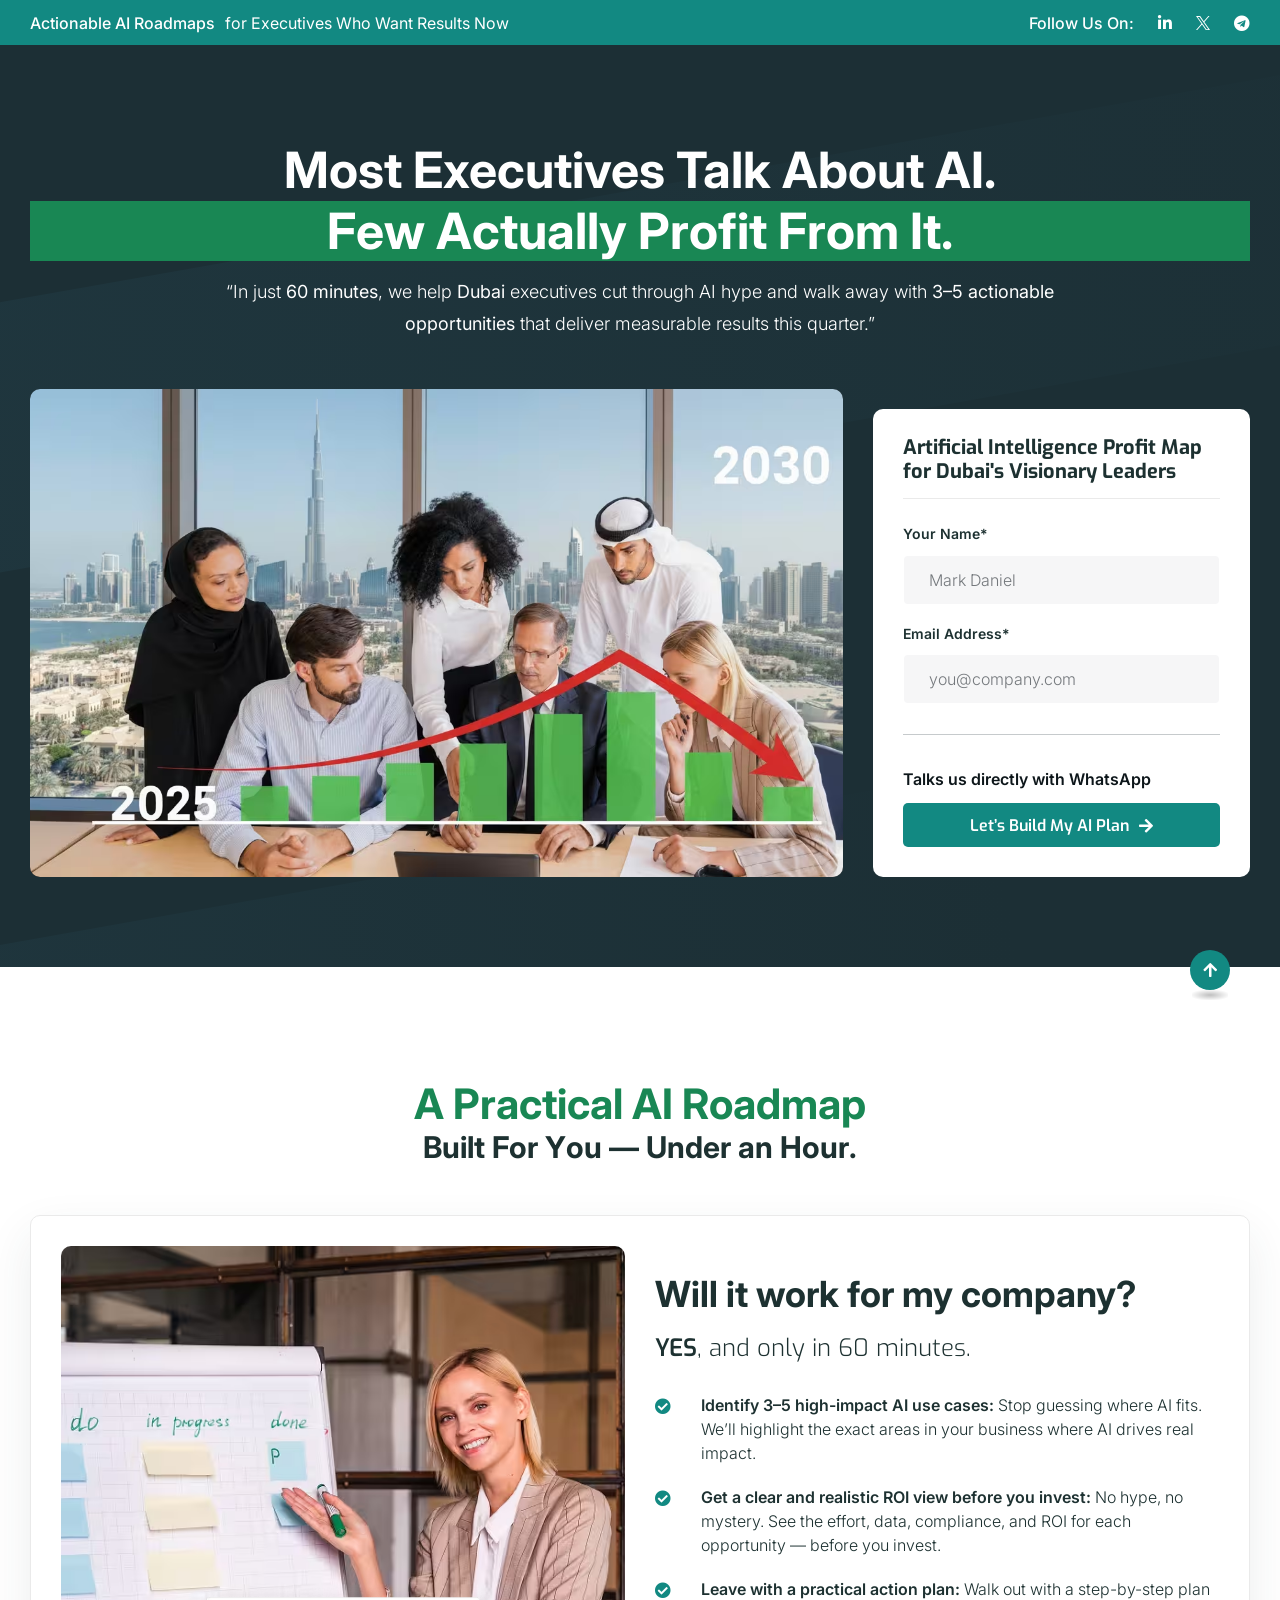
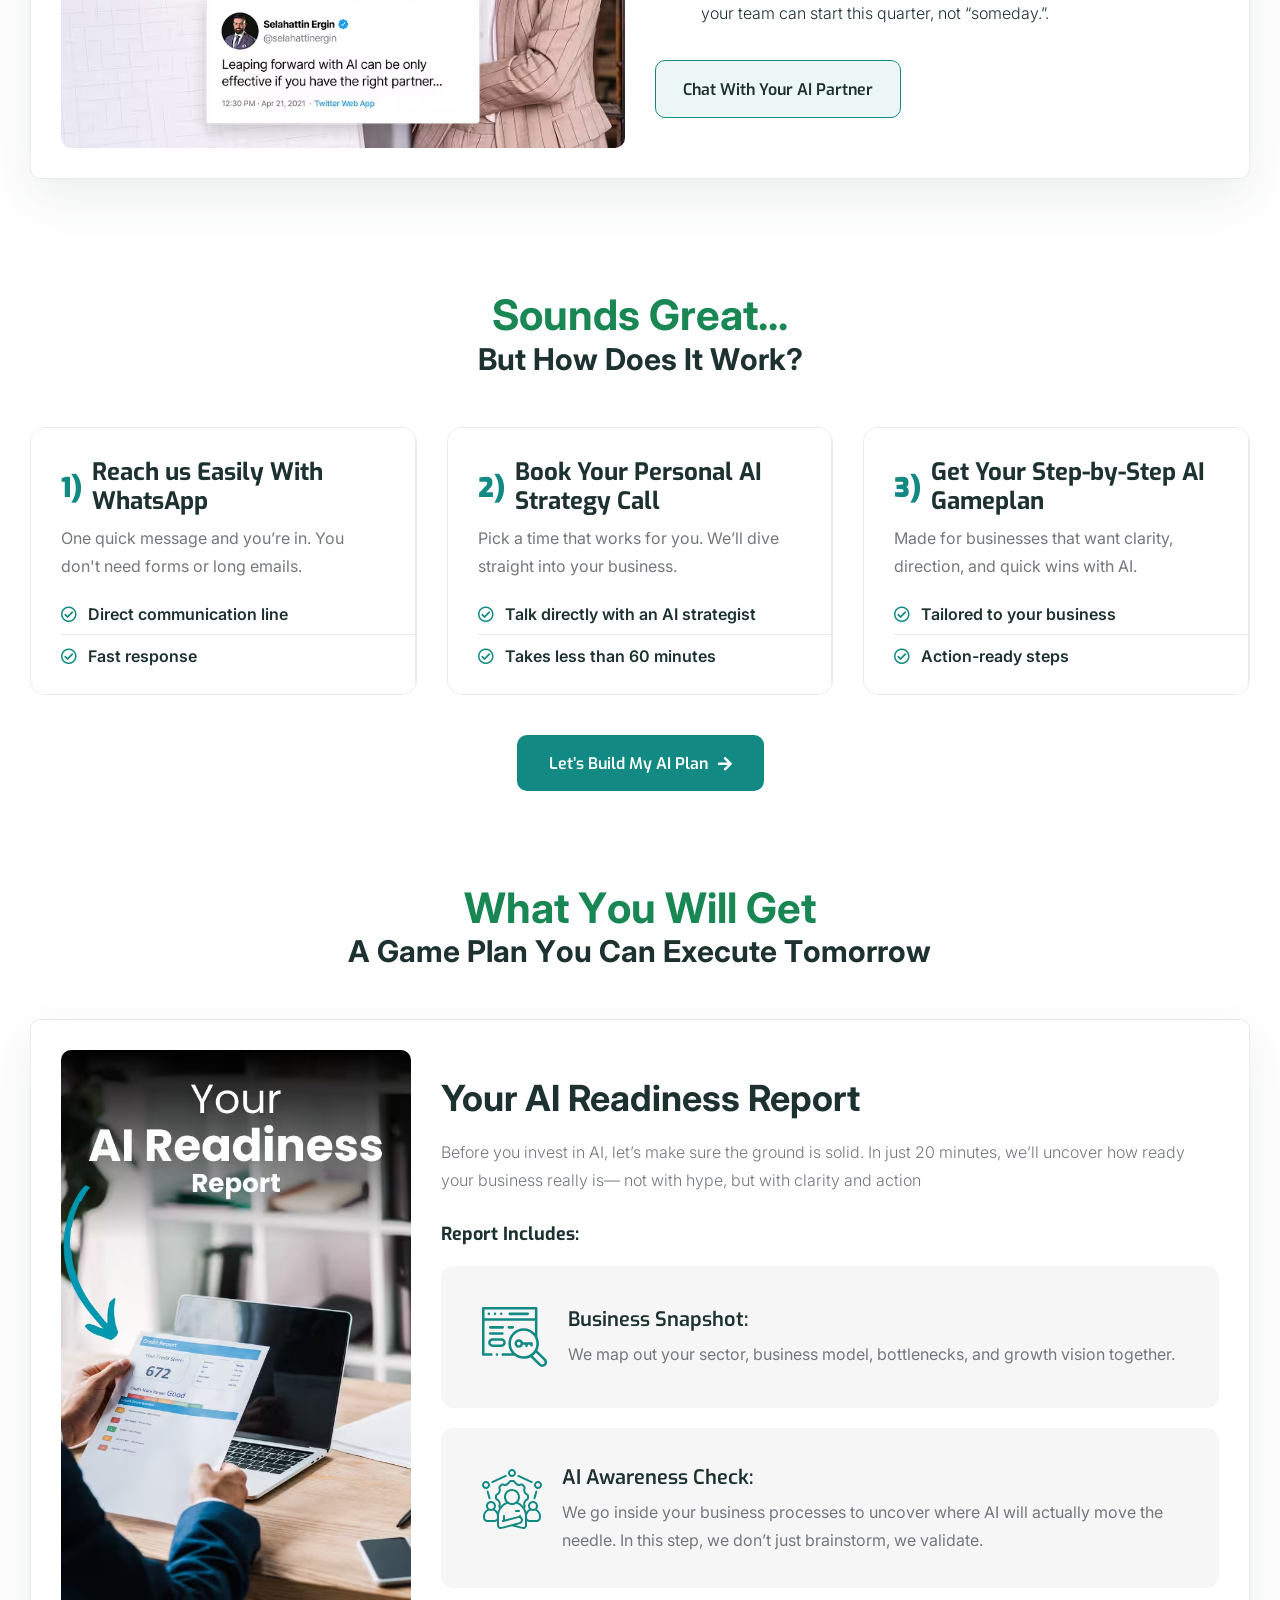
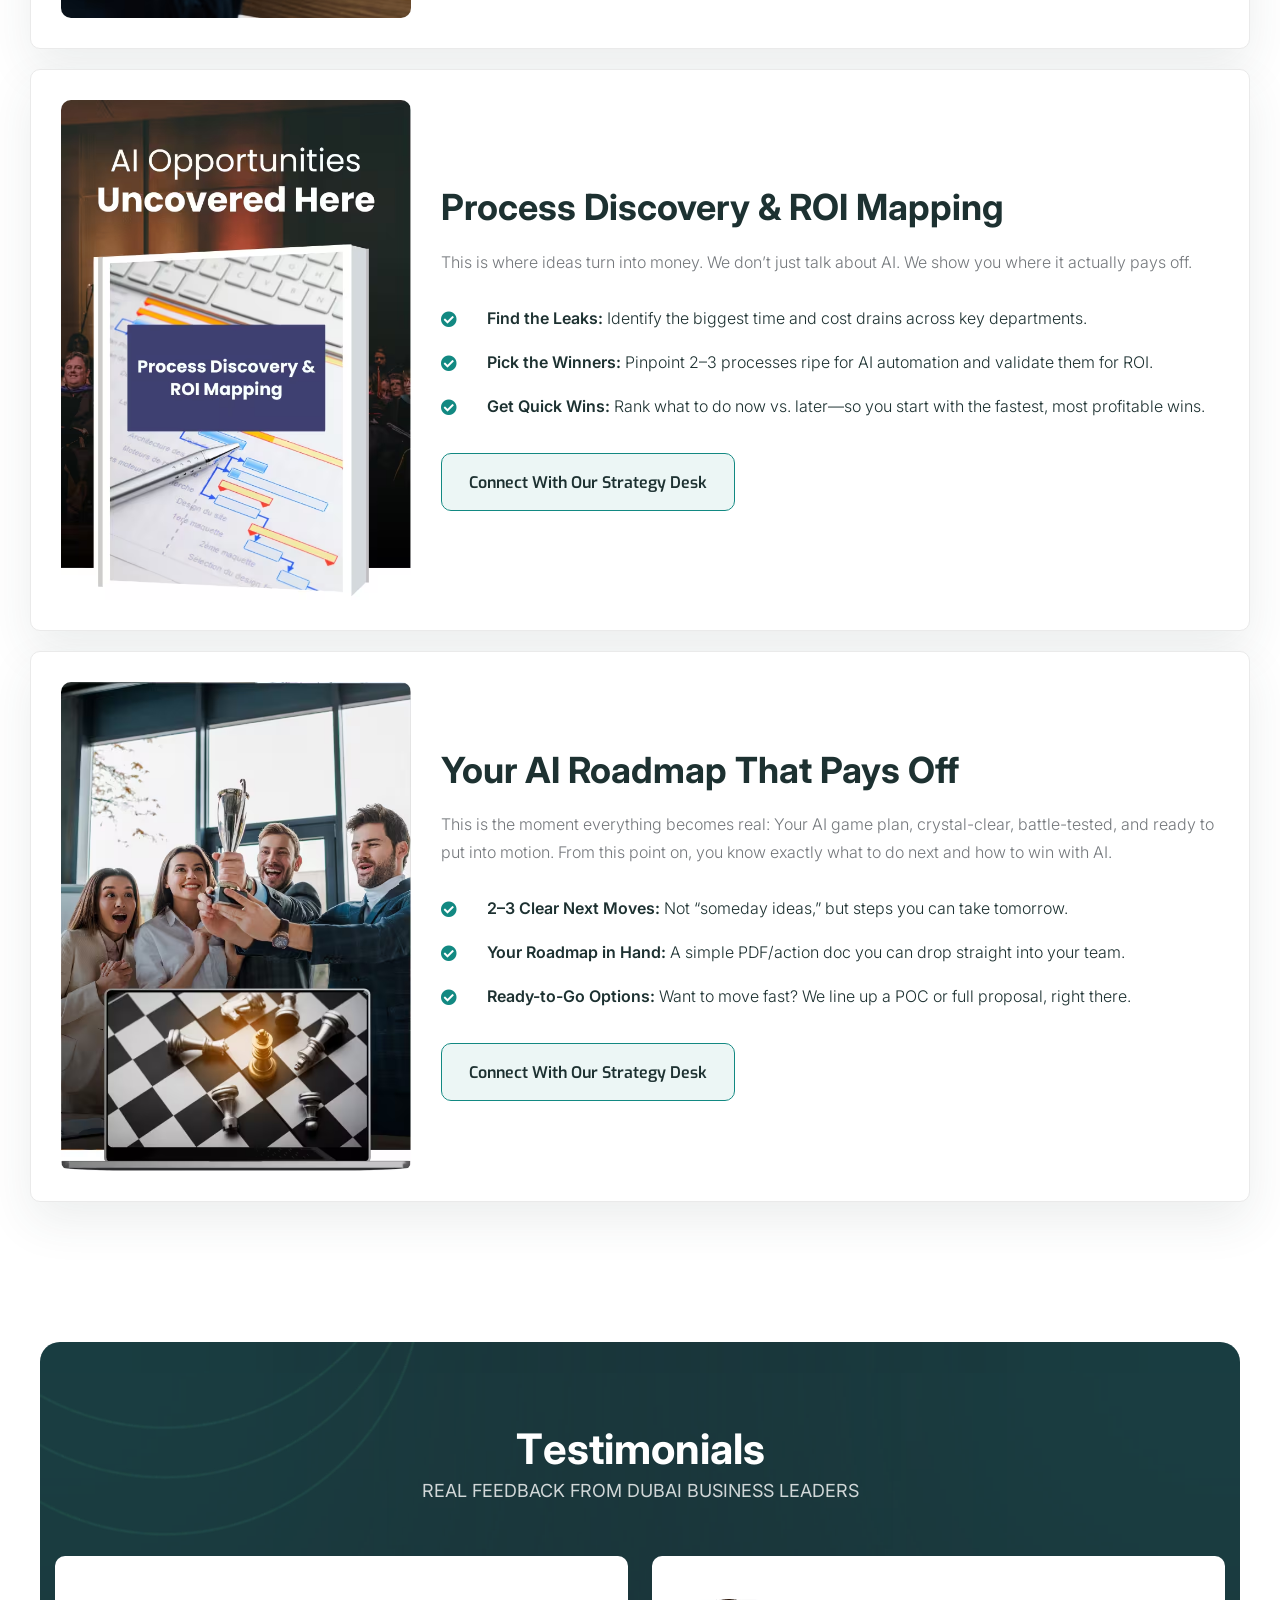
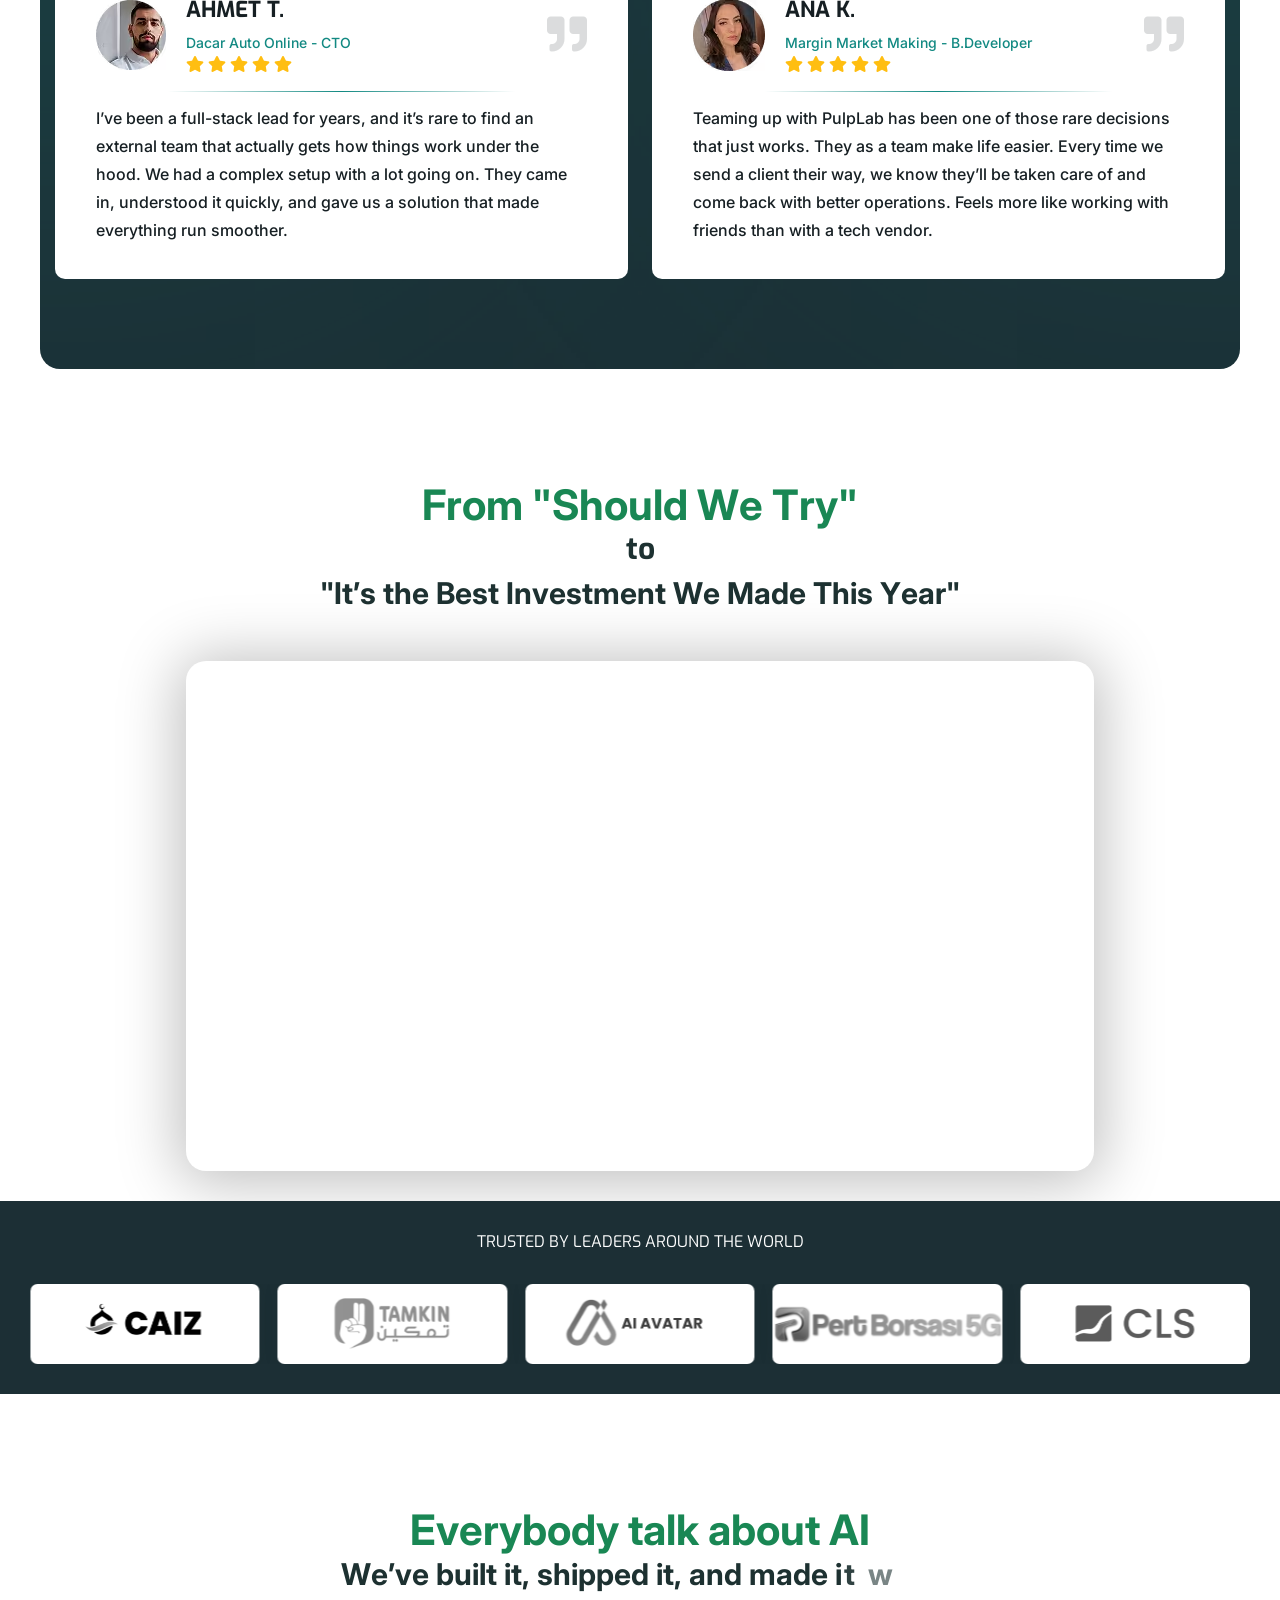
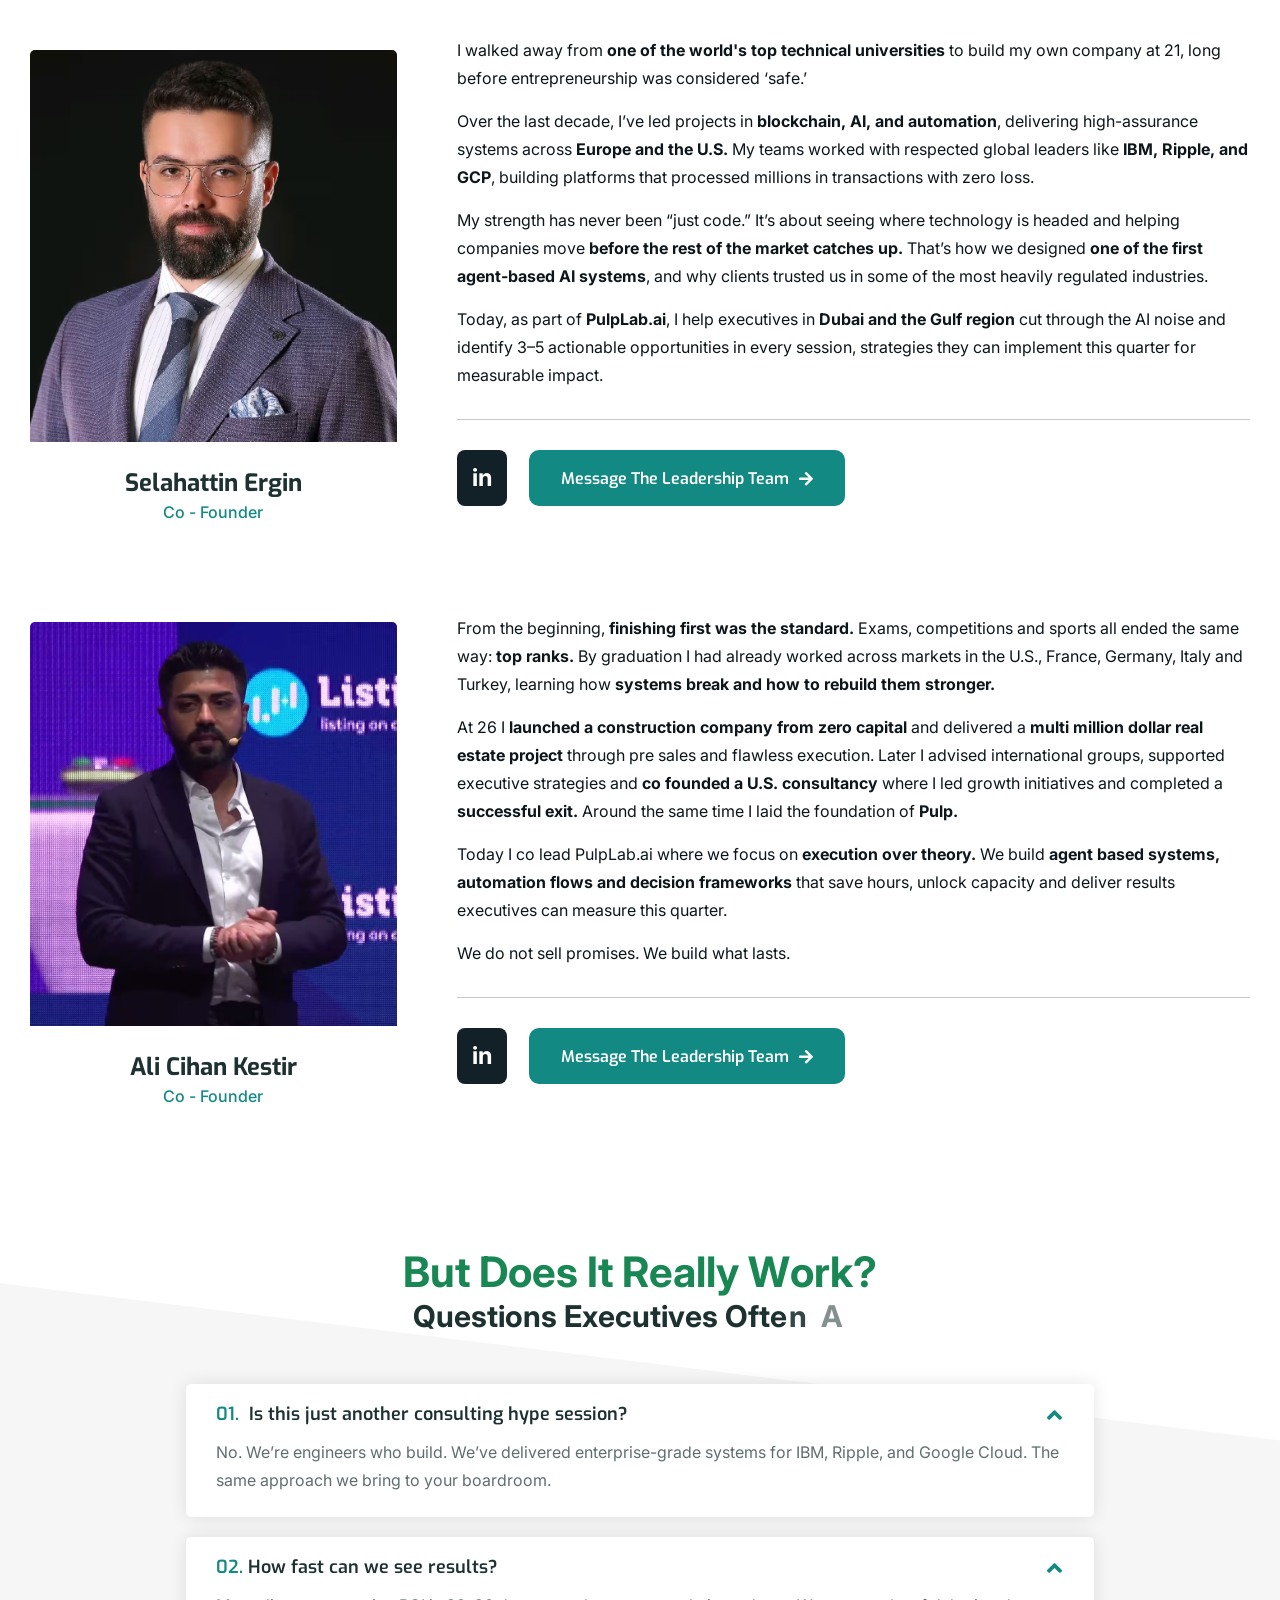
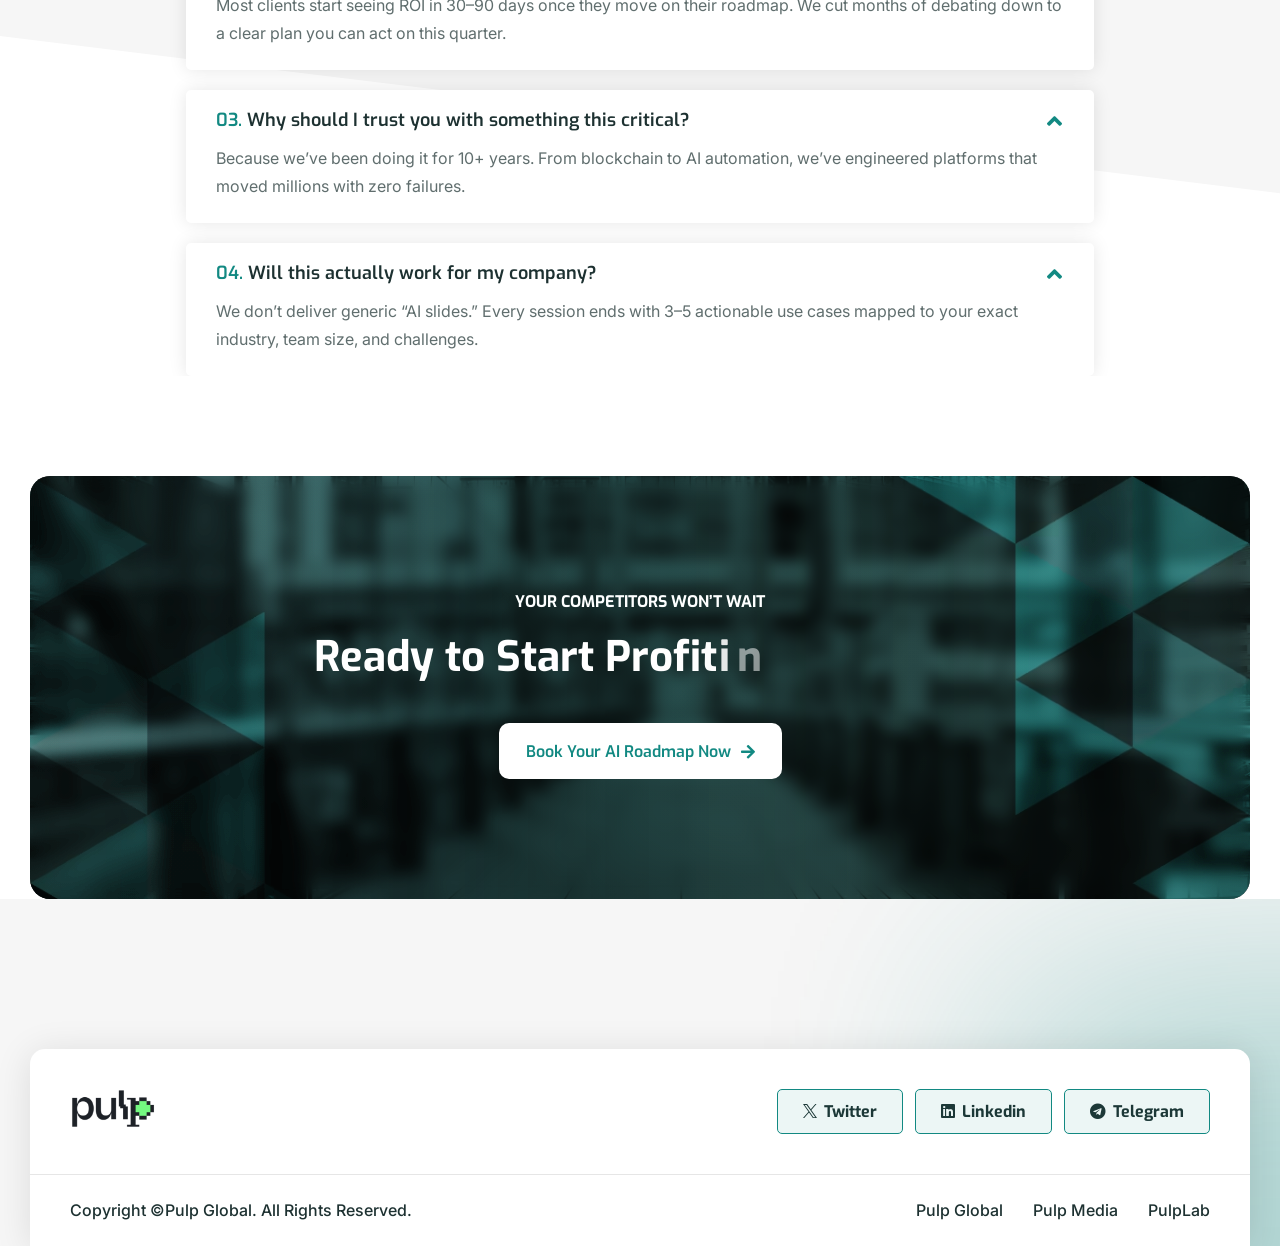
==== commit 592a1233: "test" ====
--- a/index.html
+++ b/index.html
@@ -27,7 +27,7 @@
     <link rel="stylesheet" href="assets/css/jquery.datetimepicker.min.css" />
     <link rel="stylesheet" href="assets/css/default.css" />
     <link rel="stylesheet" href="assets/css/style.css" />
-
+    .
     <!-- Google Tag Manager -->
     <script>
       (function (w, d, s, l, i) {
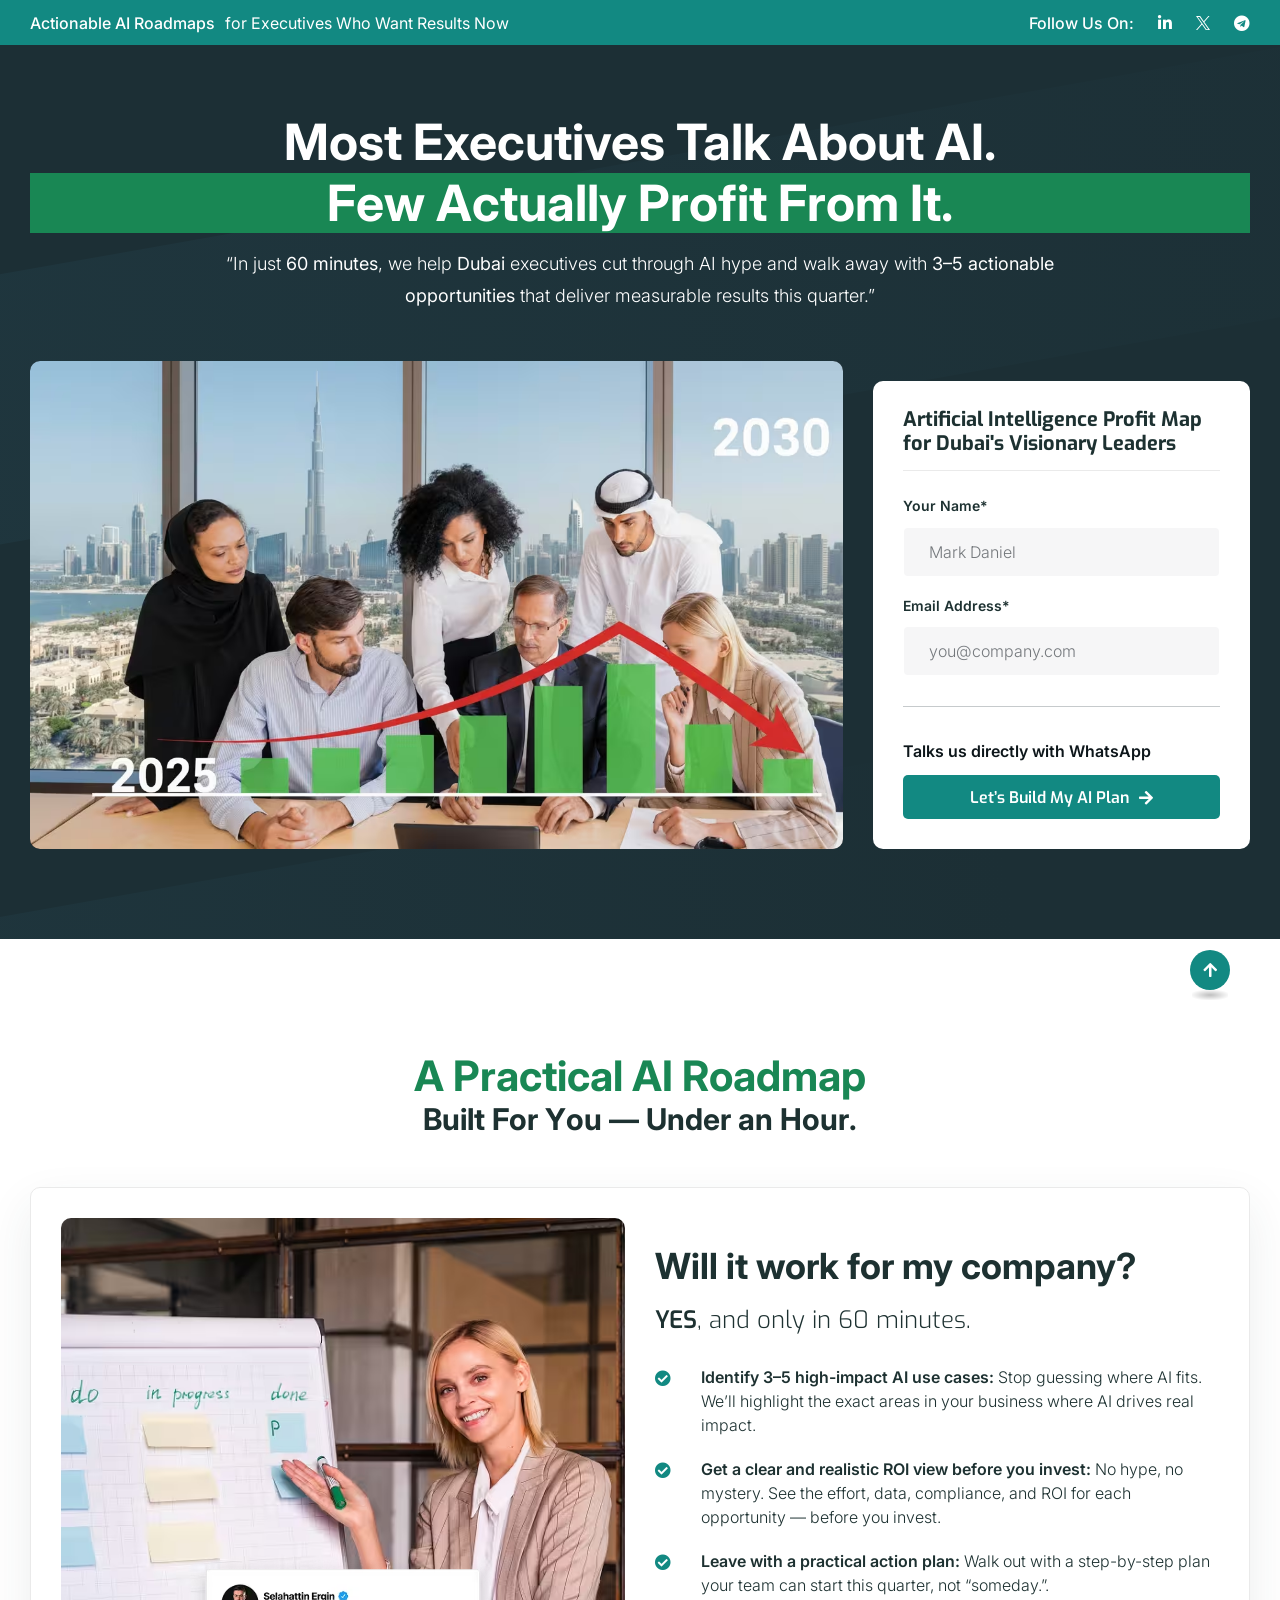
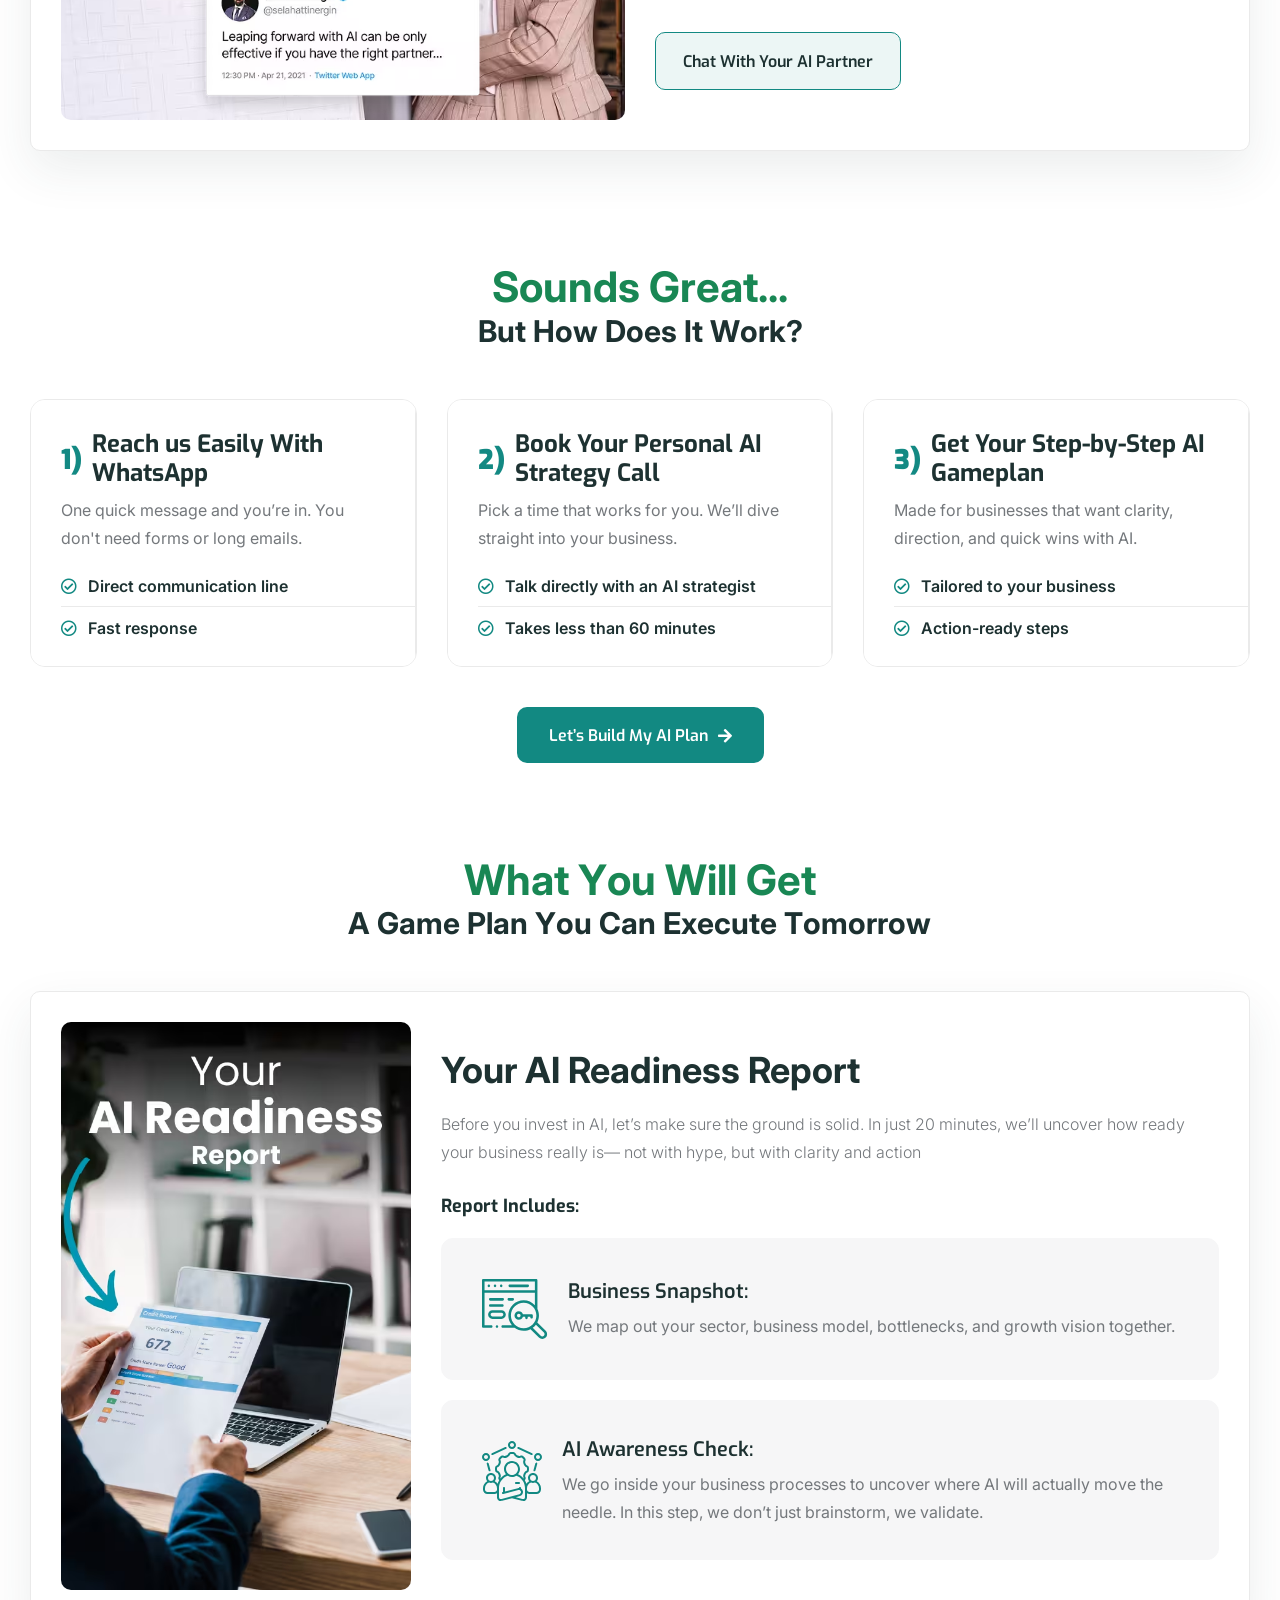
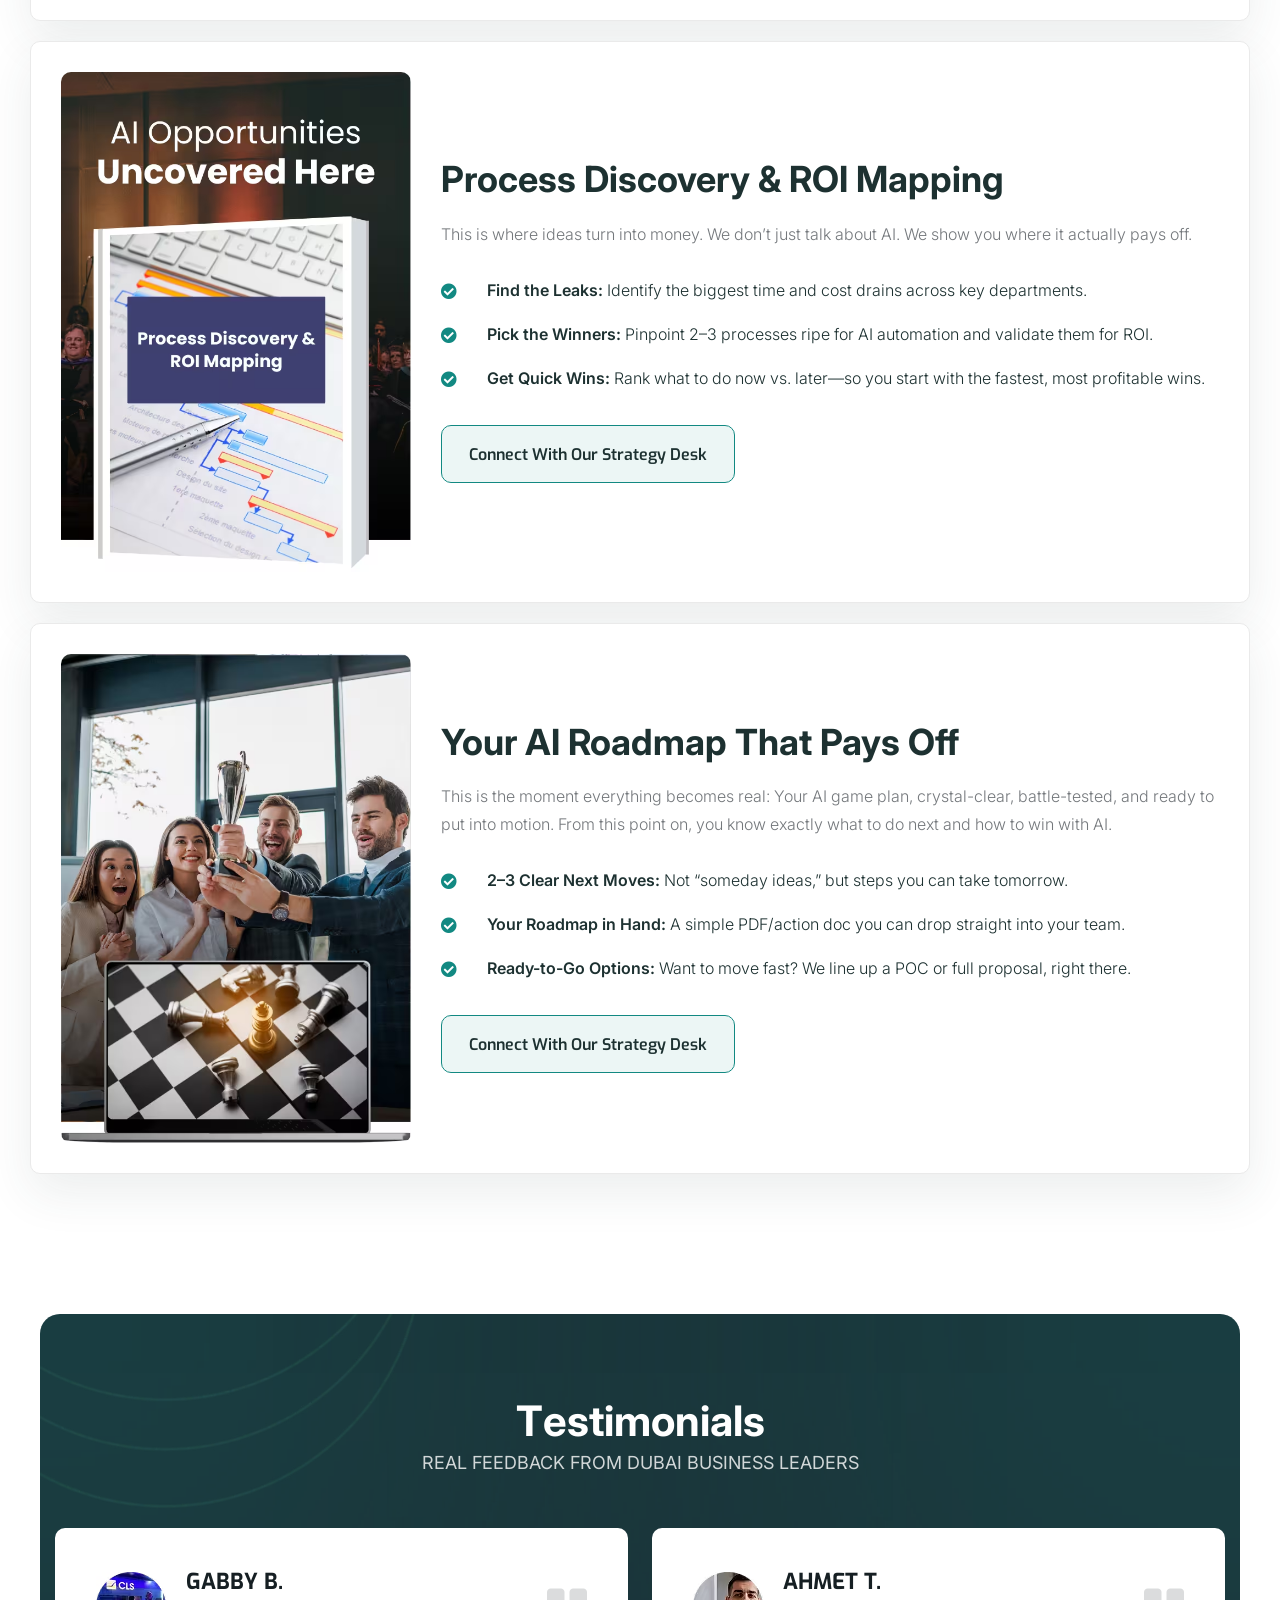
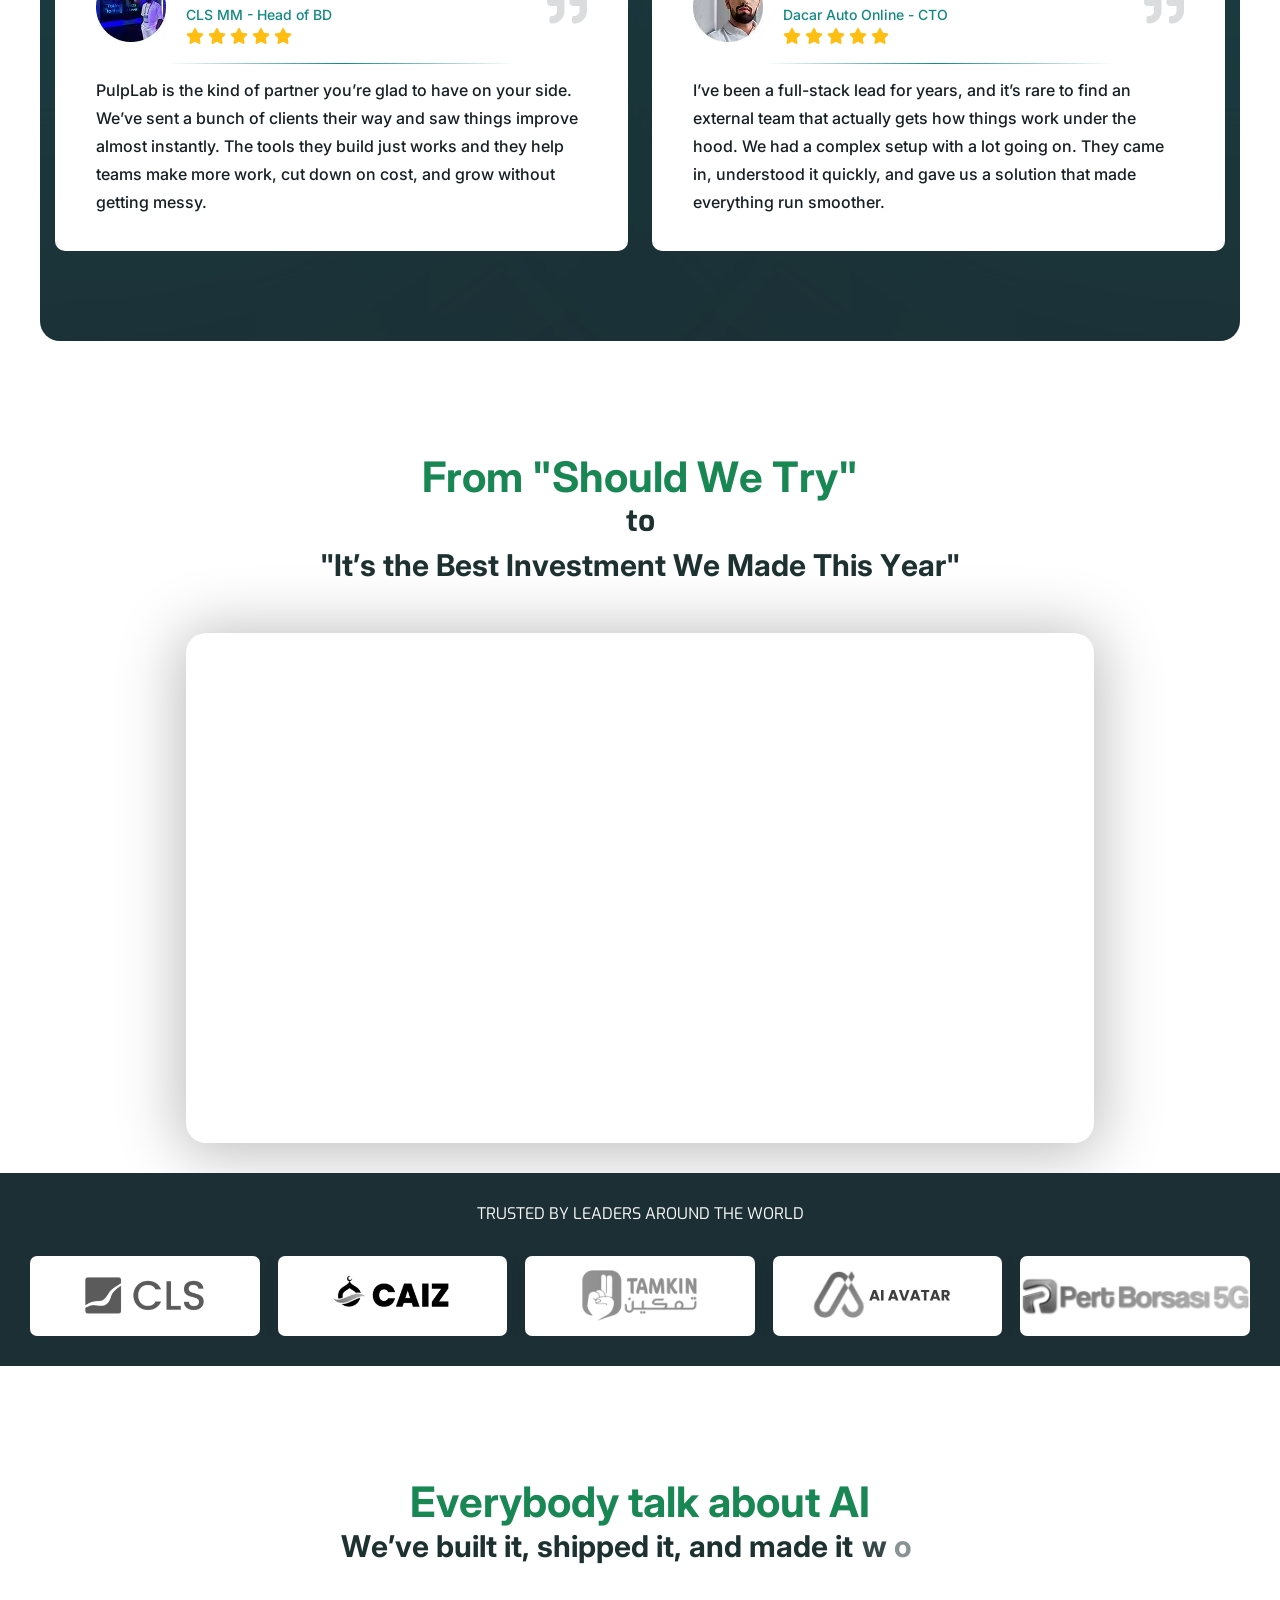
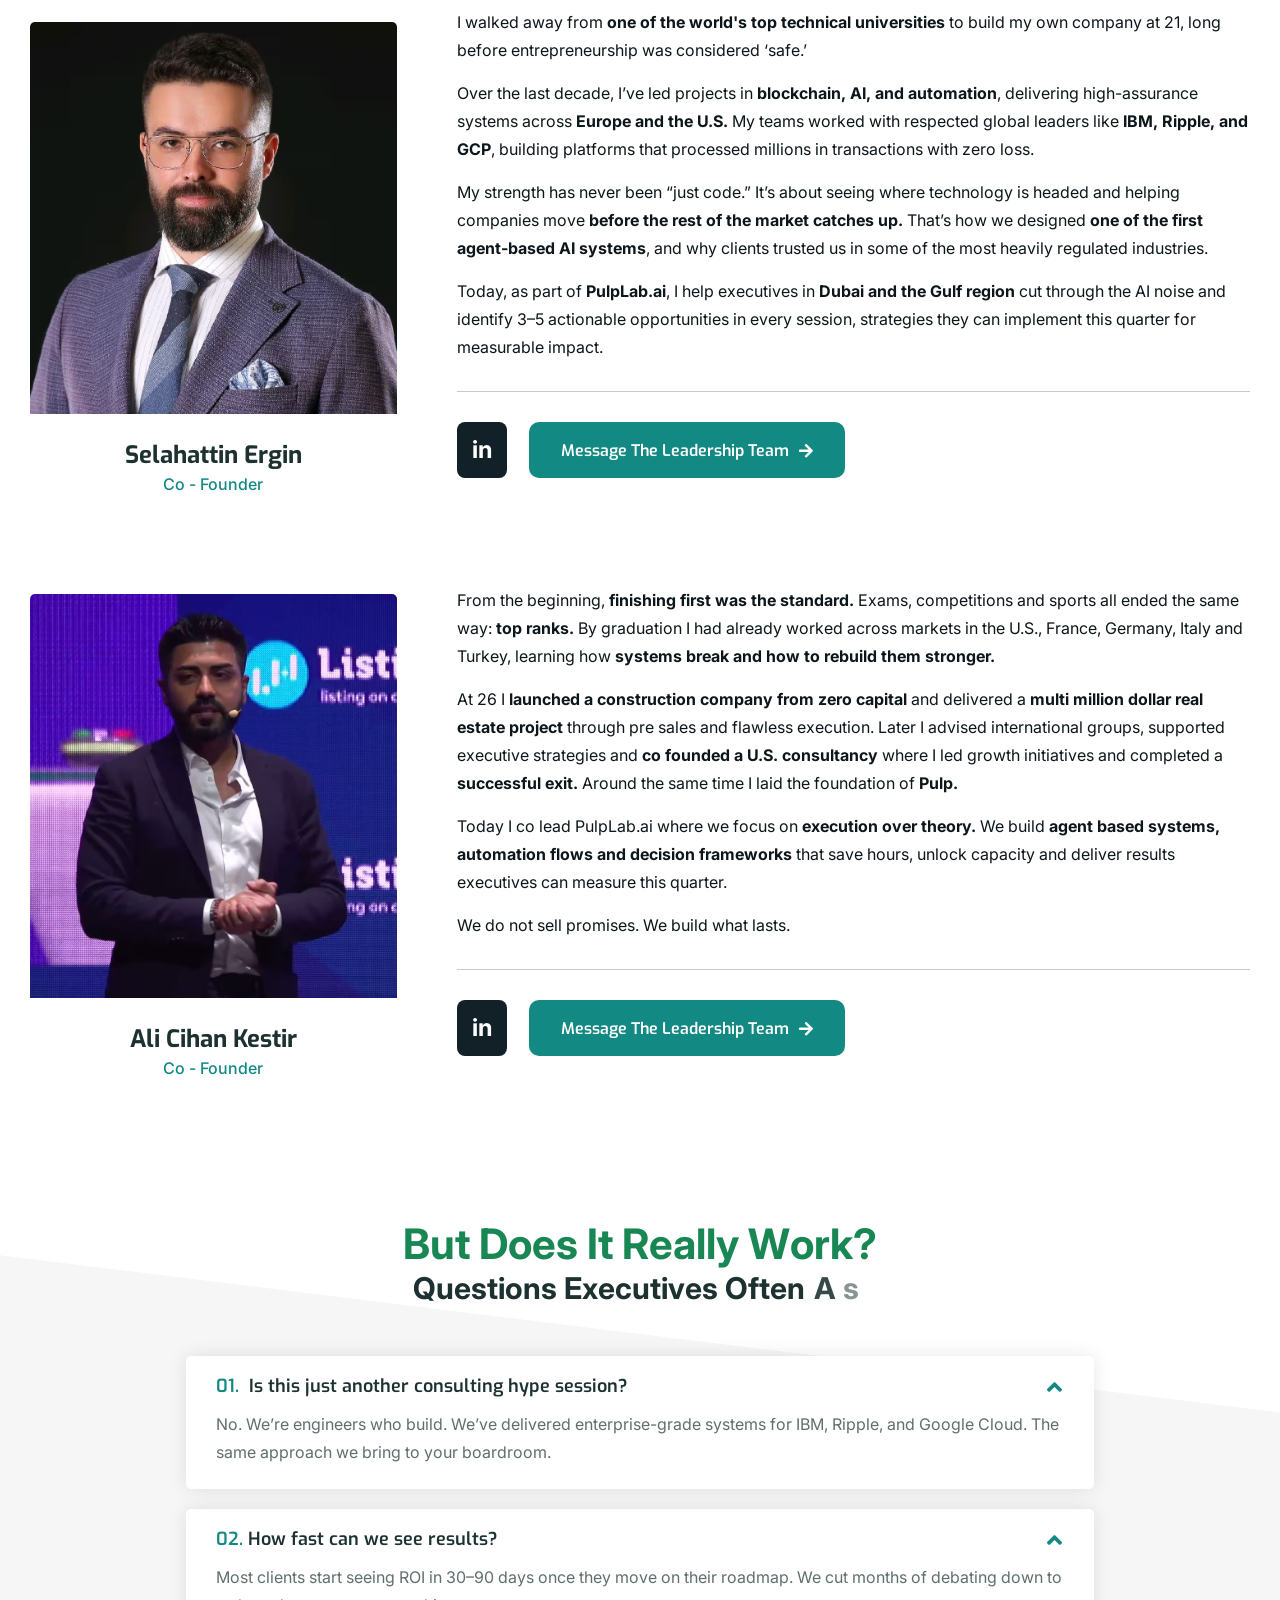
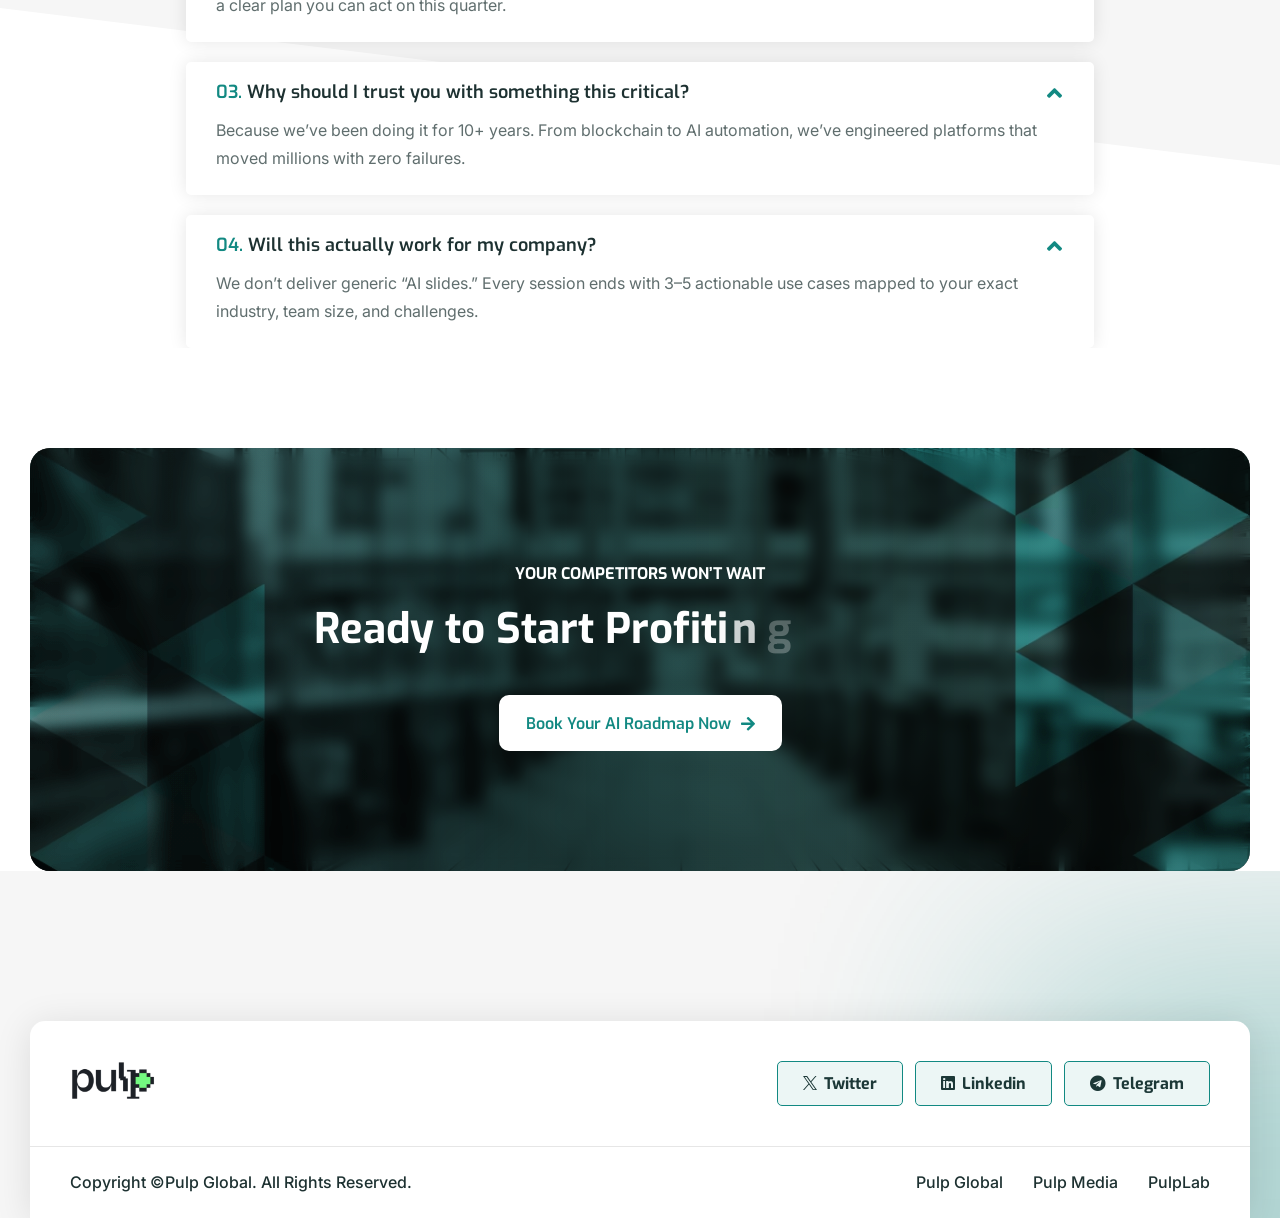
==== commit 8197f927: "test" ====
--- a/index.html
+++ b/index.html
@@ -27,7 +27,7 @@
     <link rel="stylesheet" href="assets/css/jquery.datetimepicker.min.css" />
     <link rel="stylesheet" href="assets/css/default.css" />
     <link rel="stylesheet" href="assets/css/style.css" />
-    .
+
     <!-- Google Tag Manager -->
     <script>
       (function (w, d, s, l, i) {
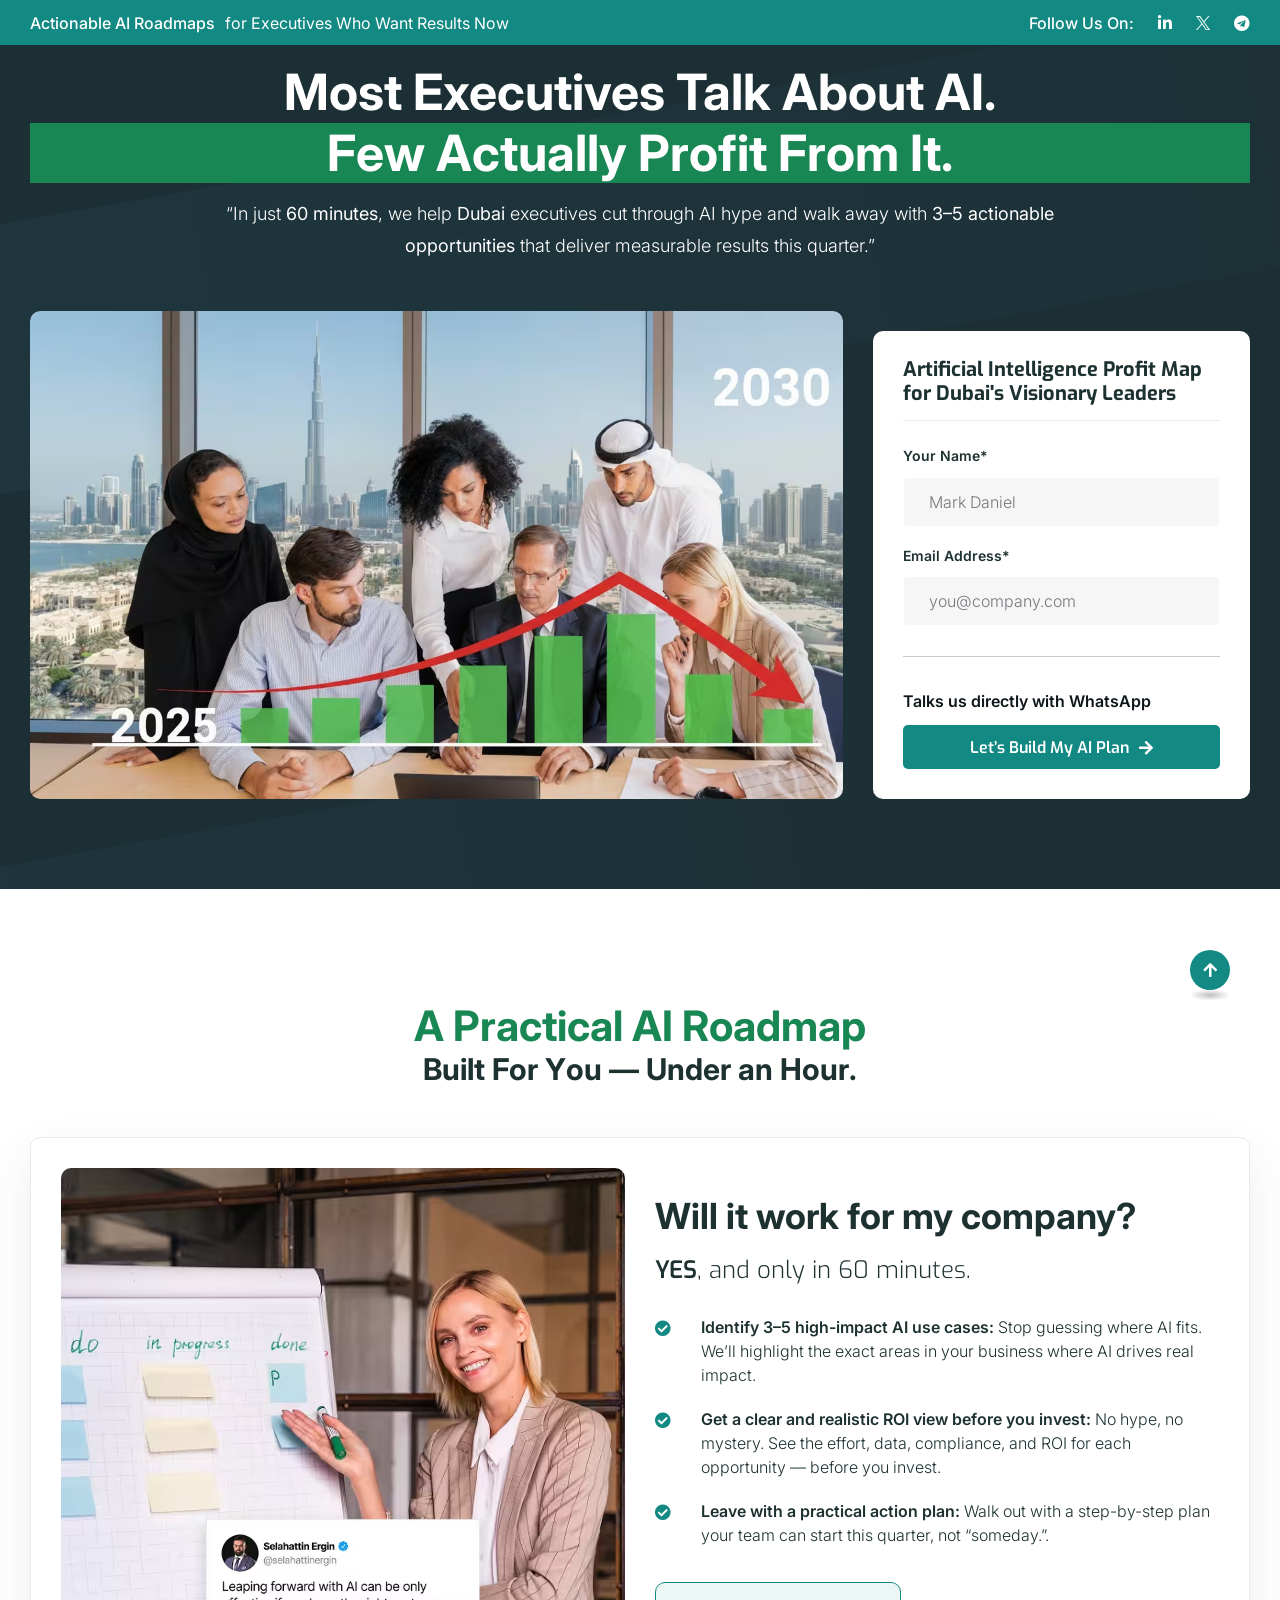
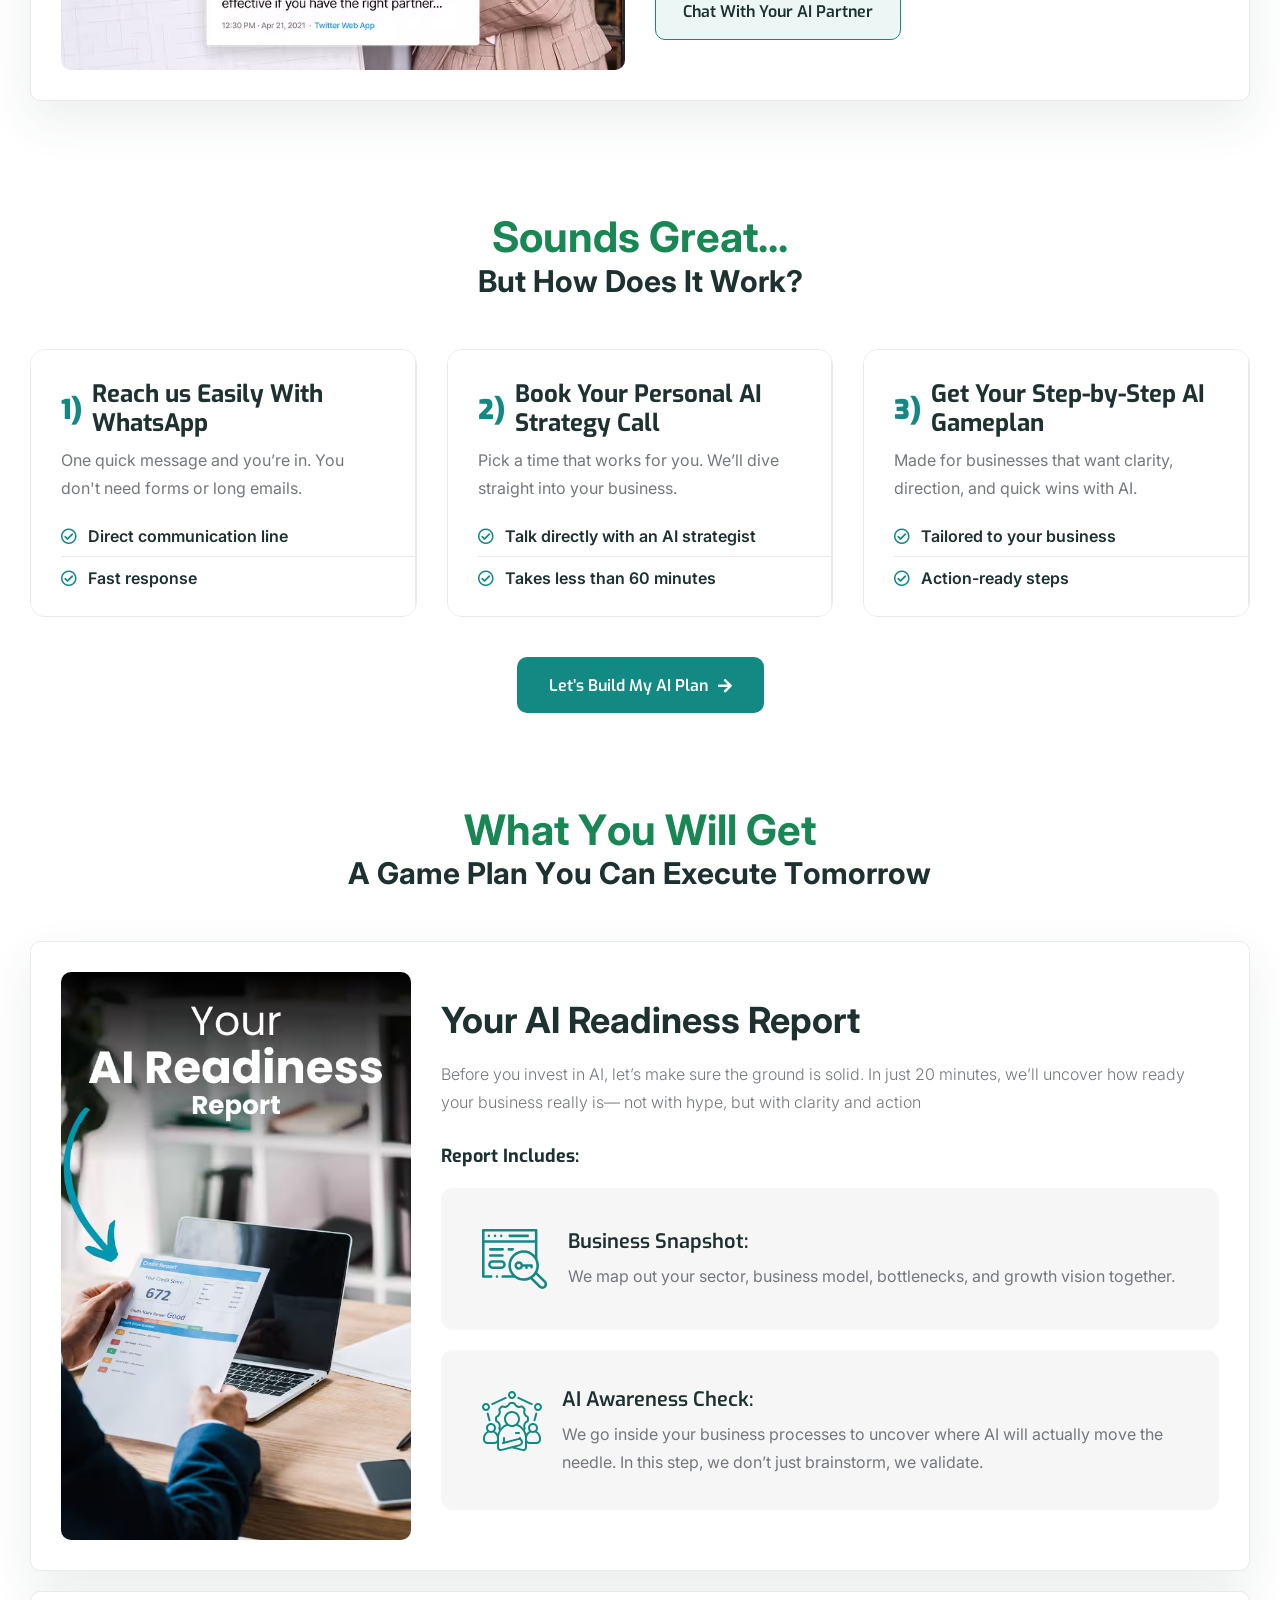
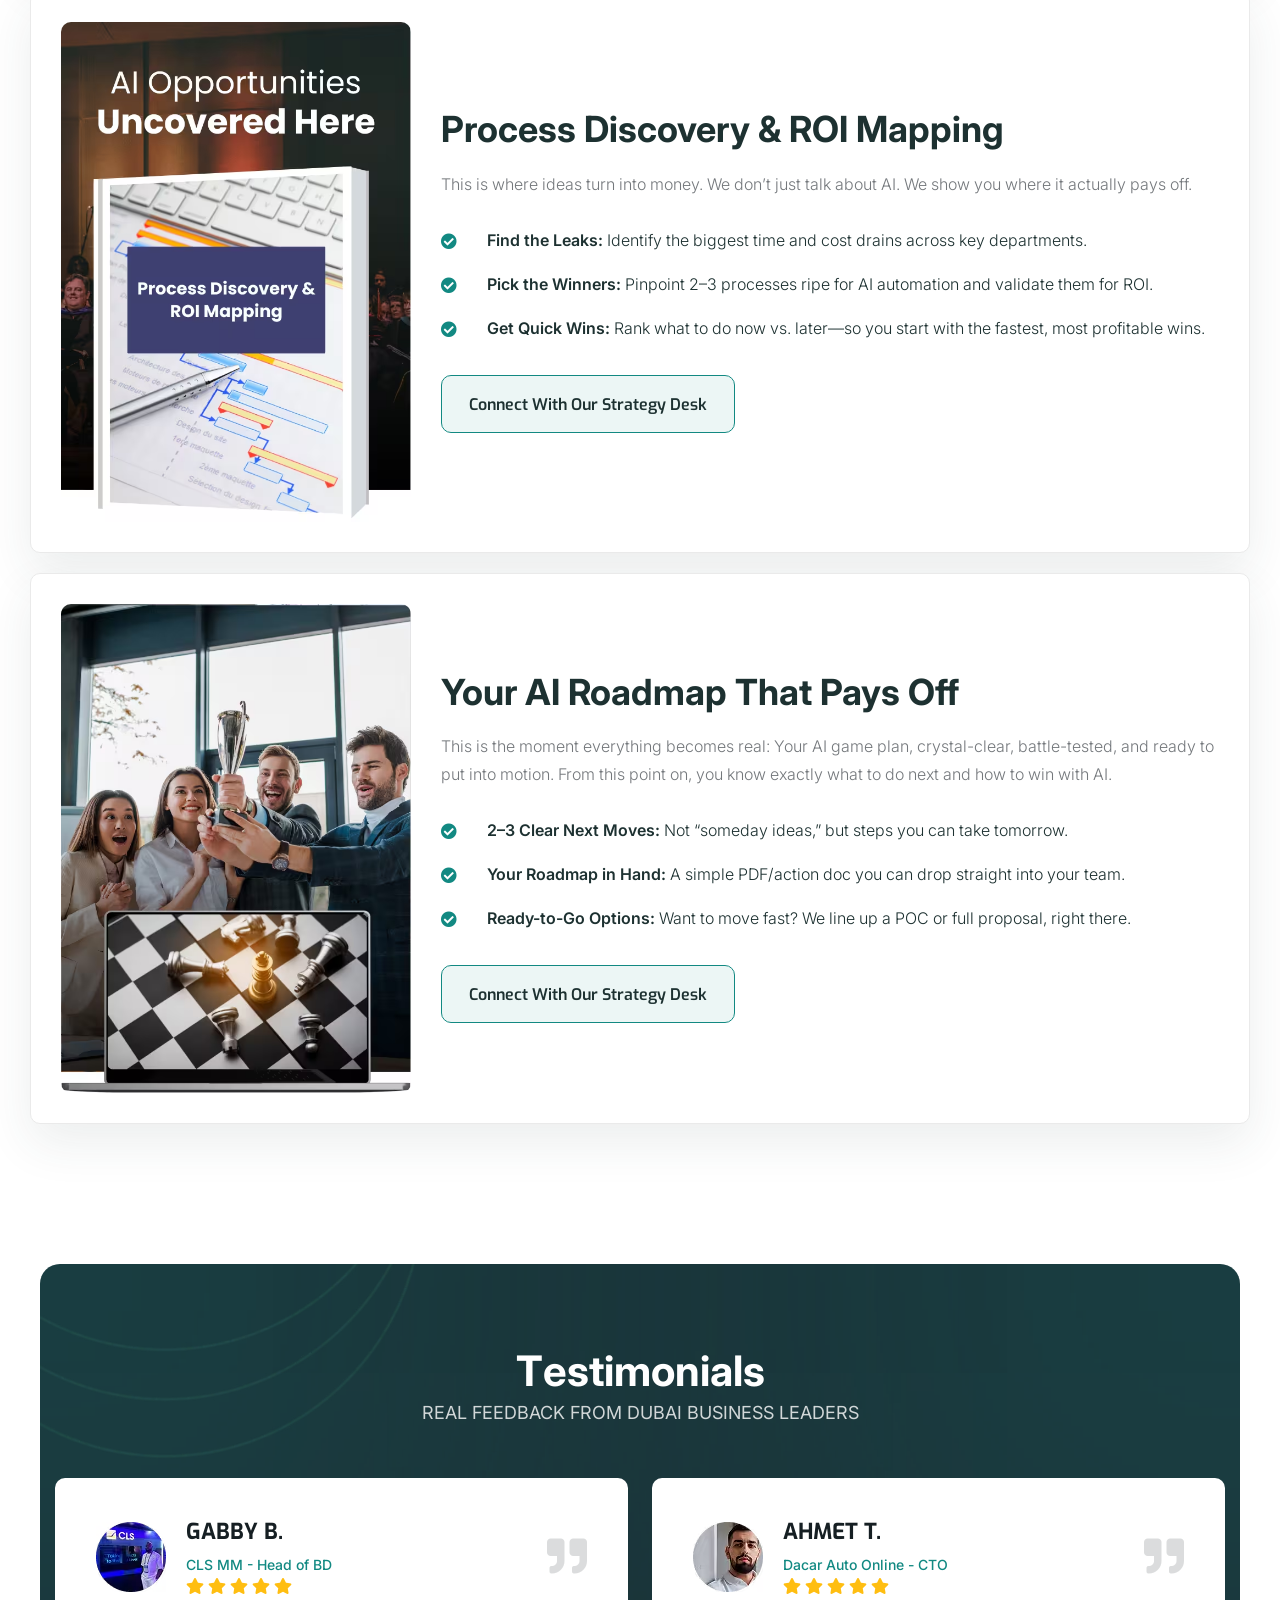
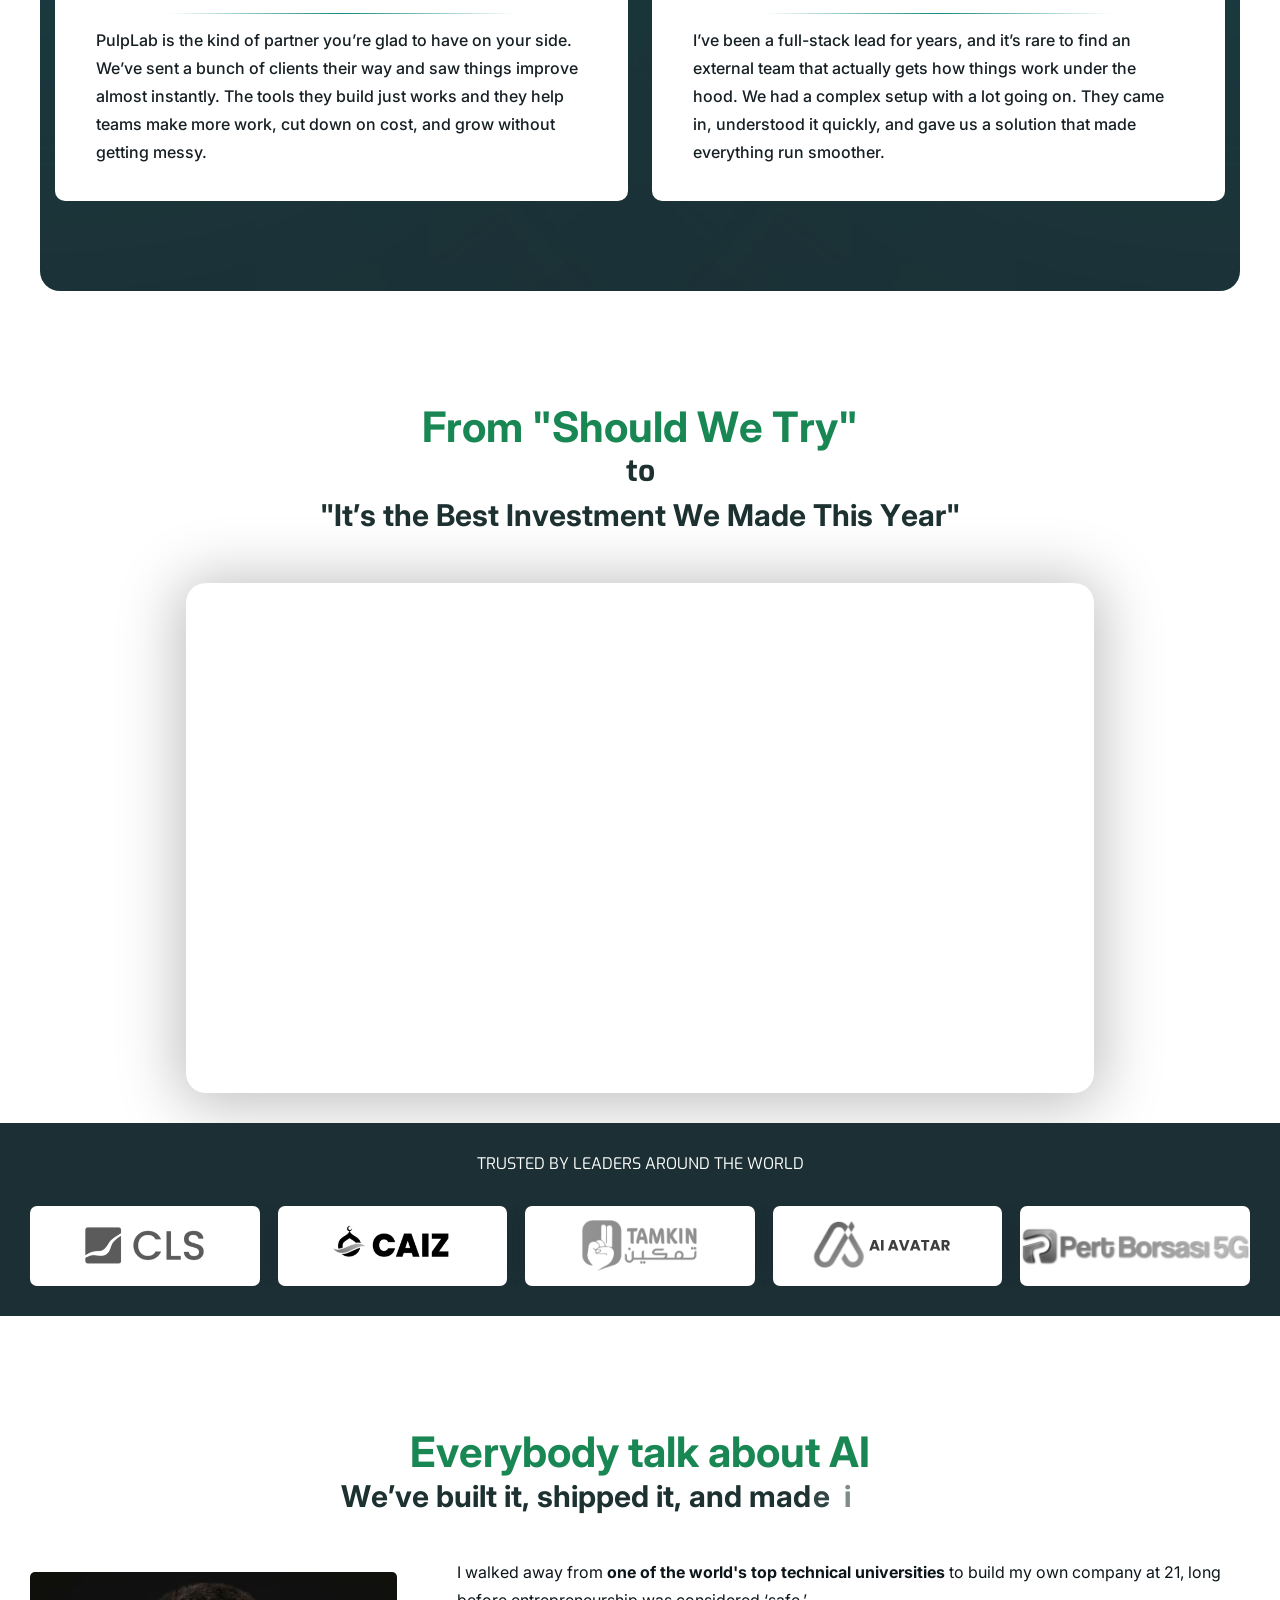
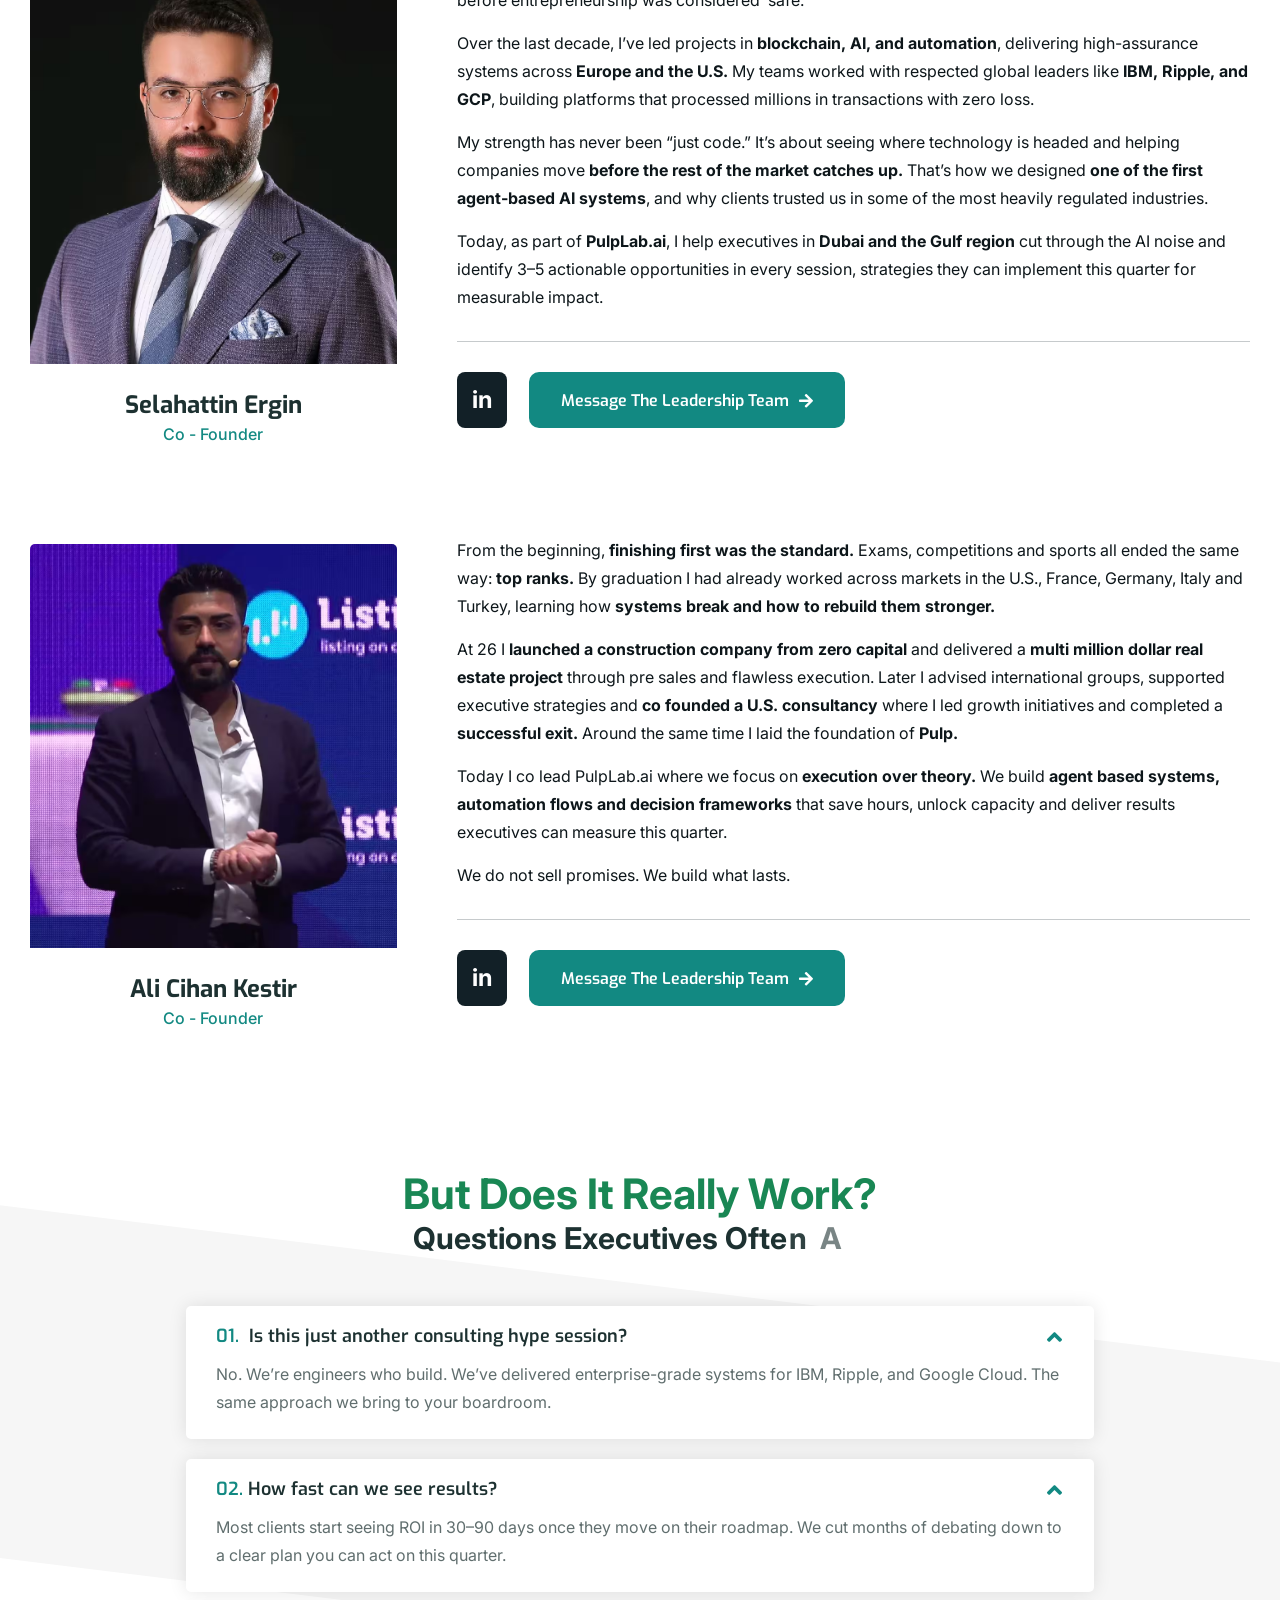
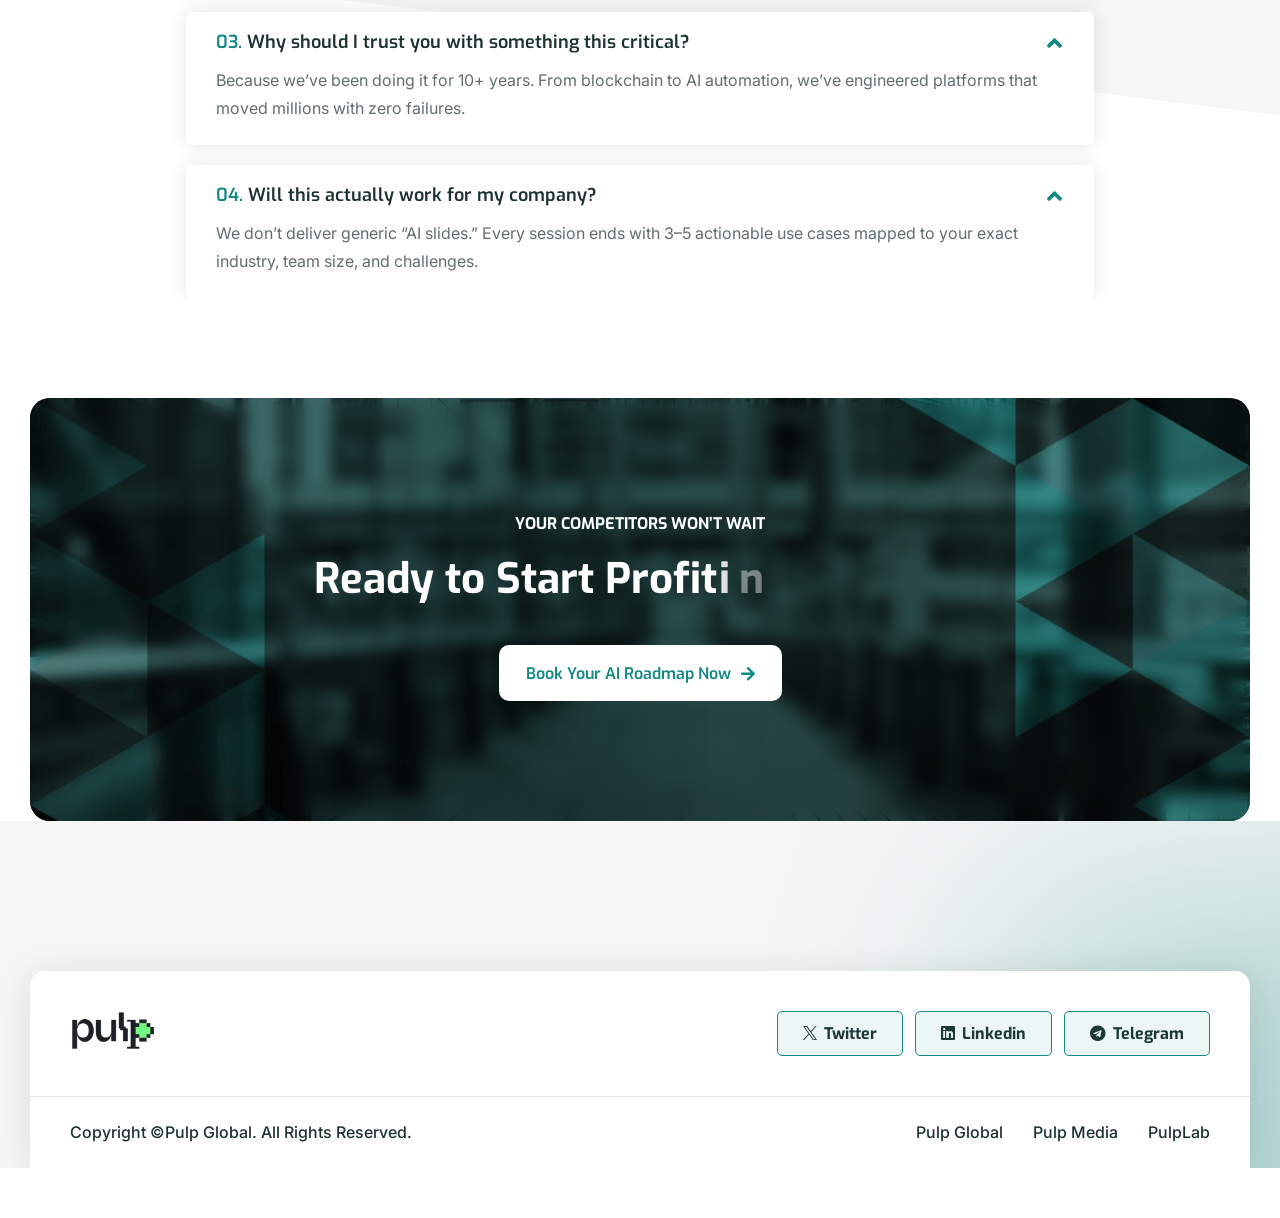
==== commit 59710ed5: "test" ====
--- a/index.html
+++ b/index.html
@@ -58,7 +58,7 @@
     gtag("config", "G-JP04Q40TRC");
   </script>
 
-  <body class="white-bg">
+  <body class="white-bg" style="margin-top: -50px;">
     <!--Preloader-->
     <div id="preloader" class="white-bg">
       <div id="loader" class="loader">
